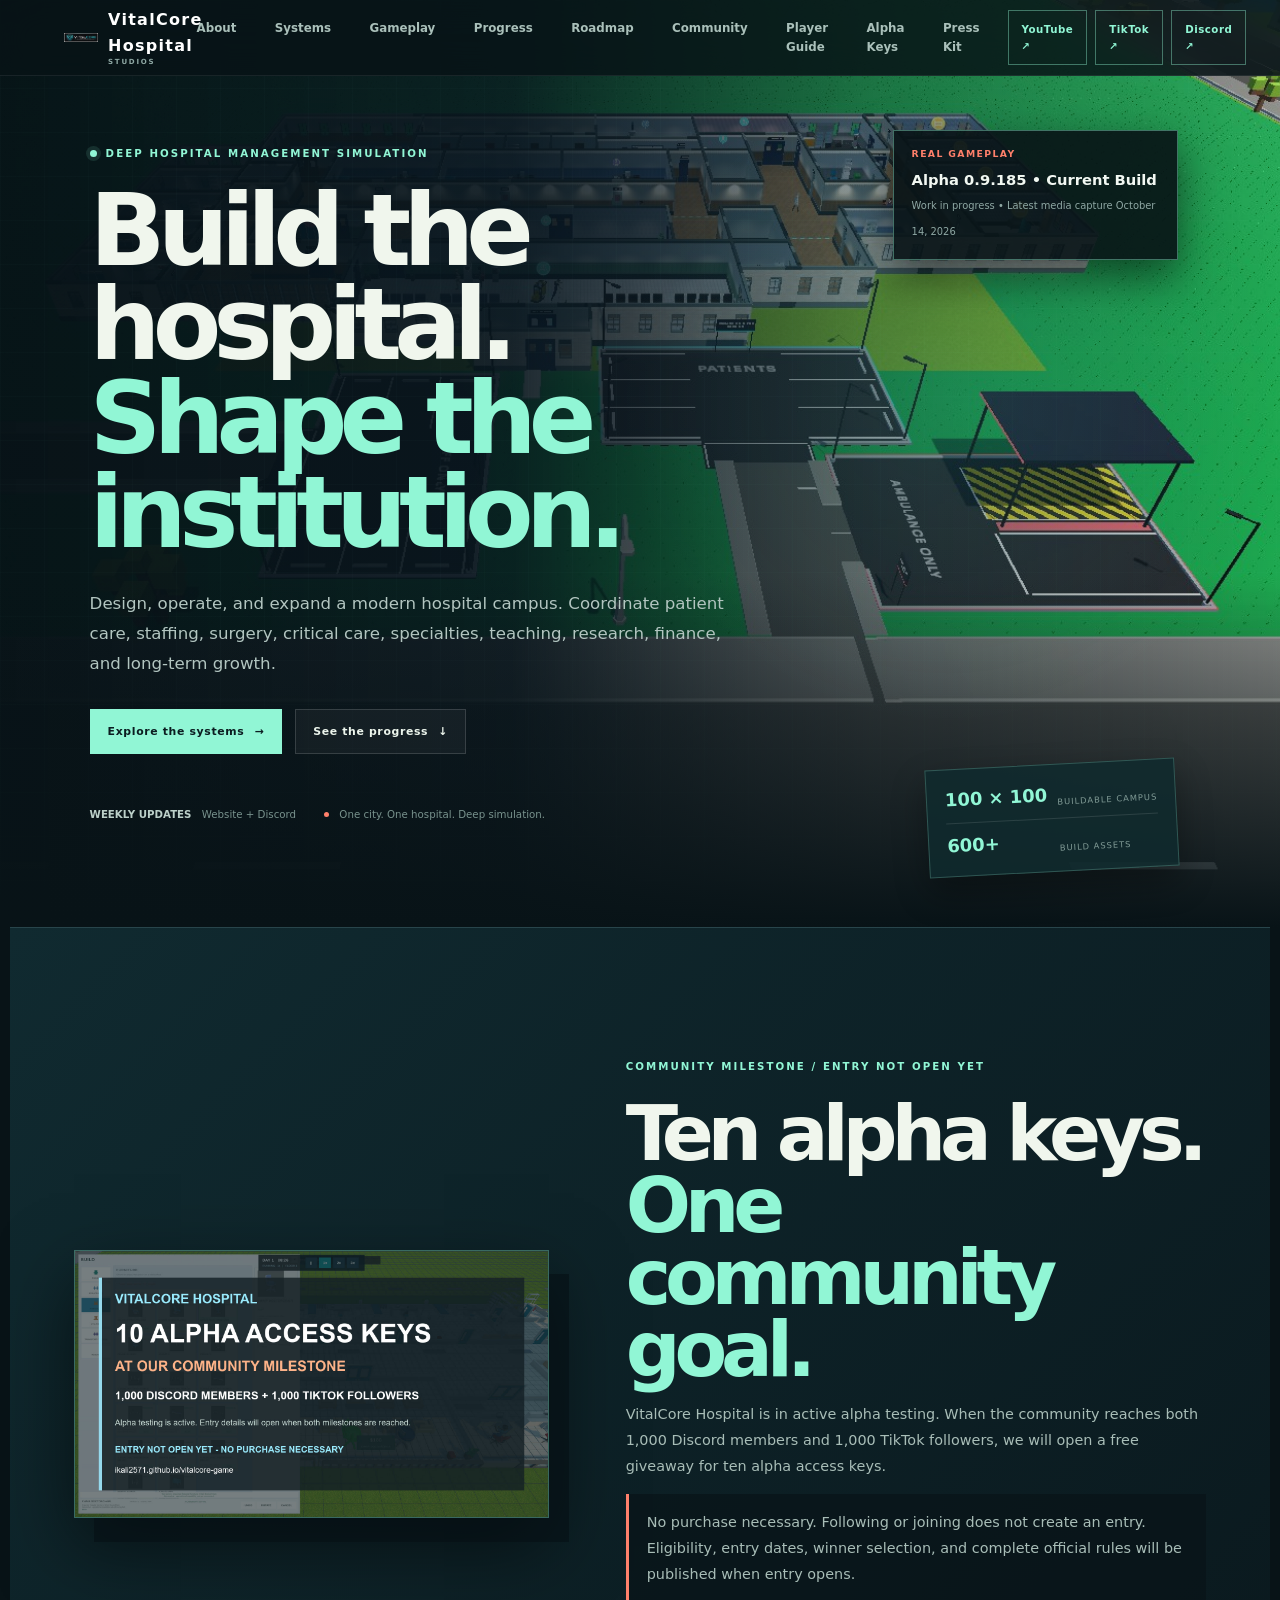
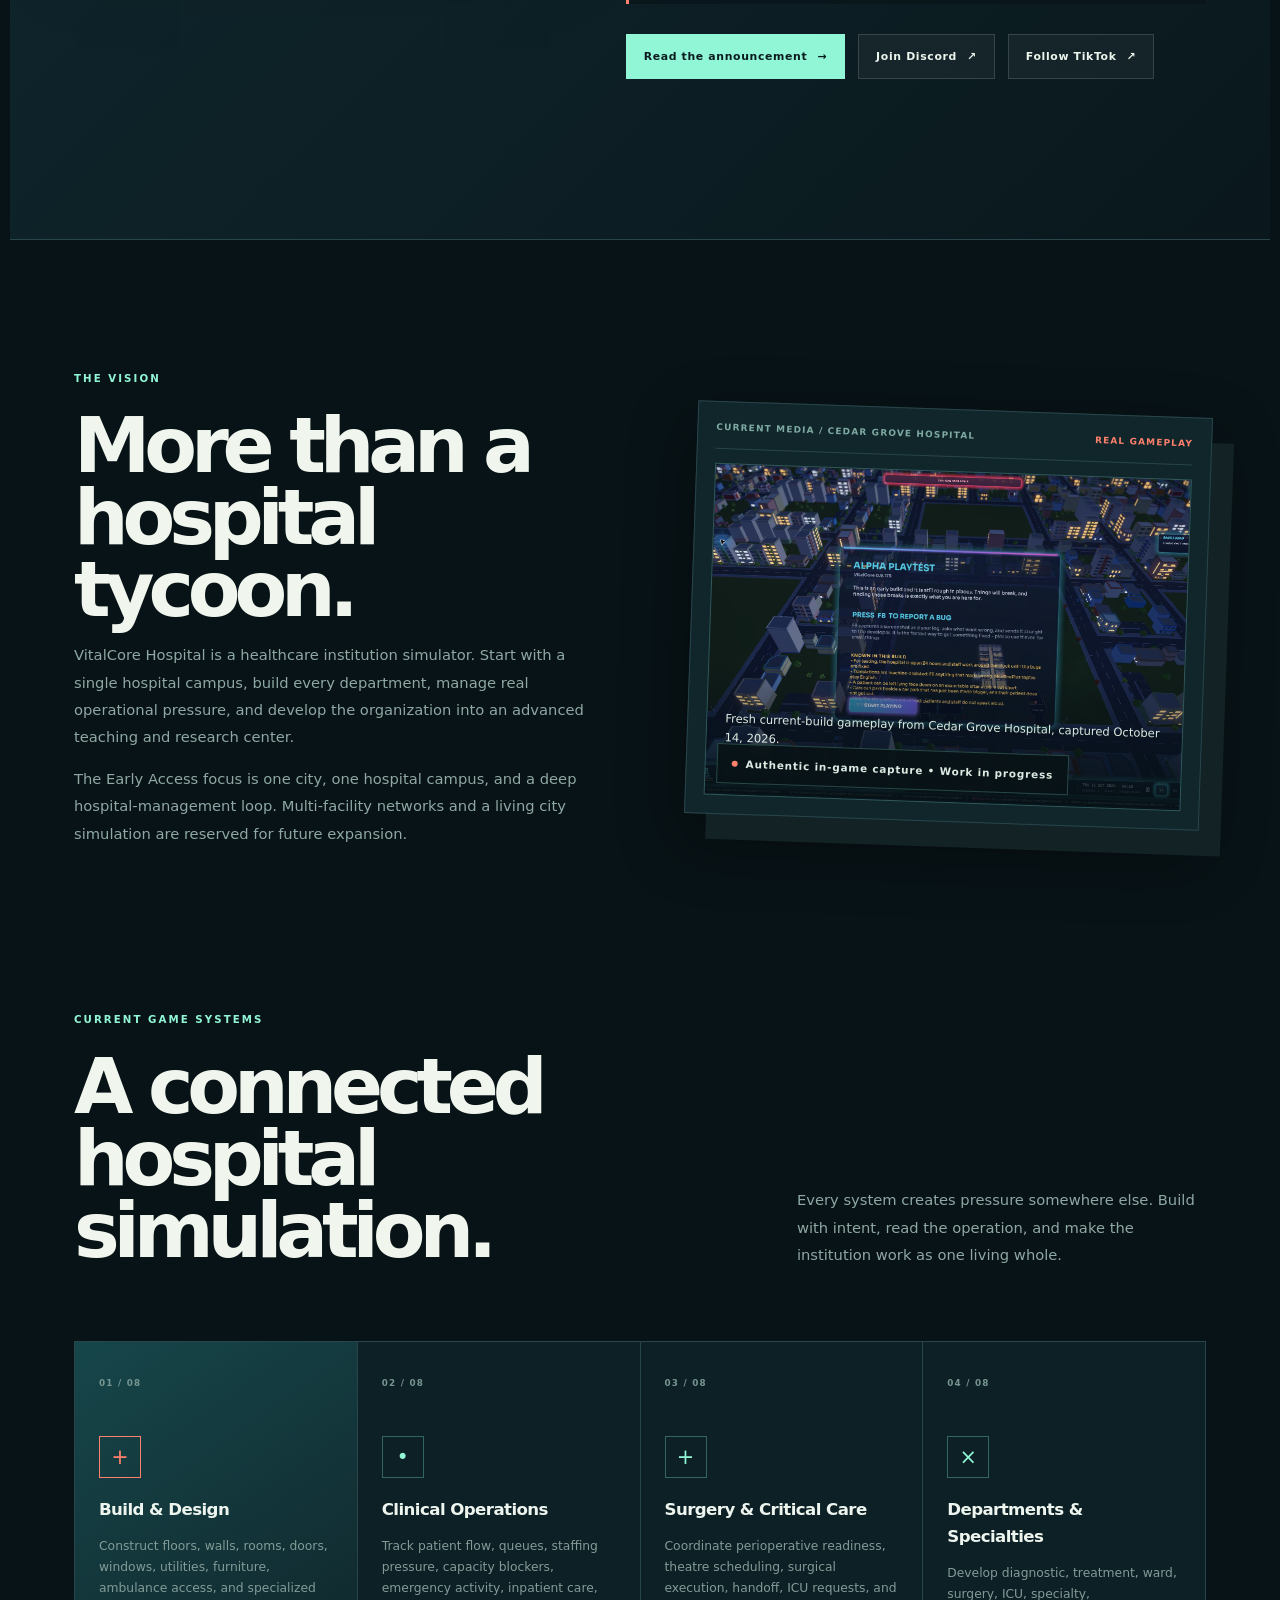
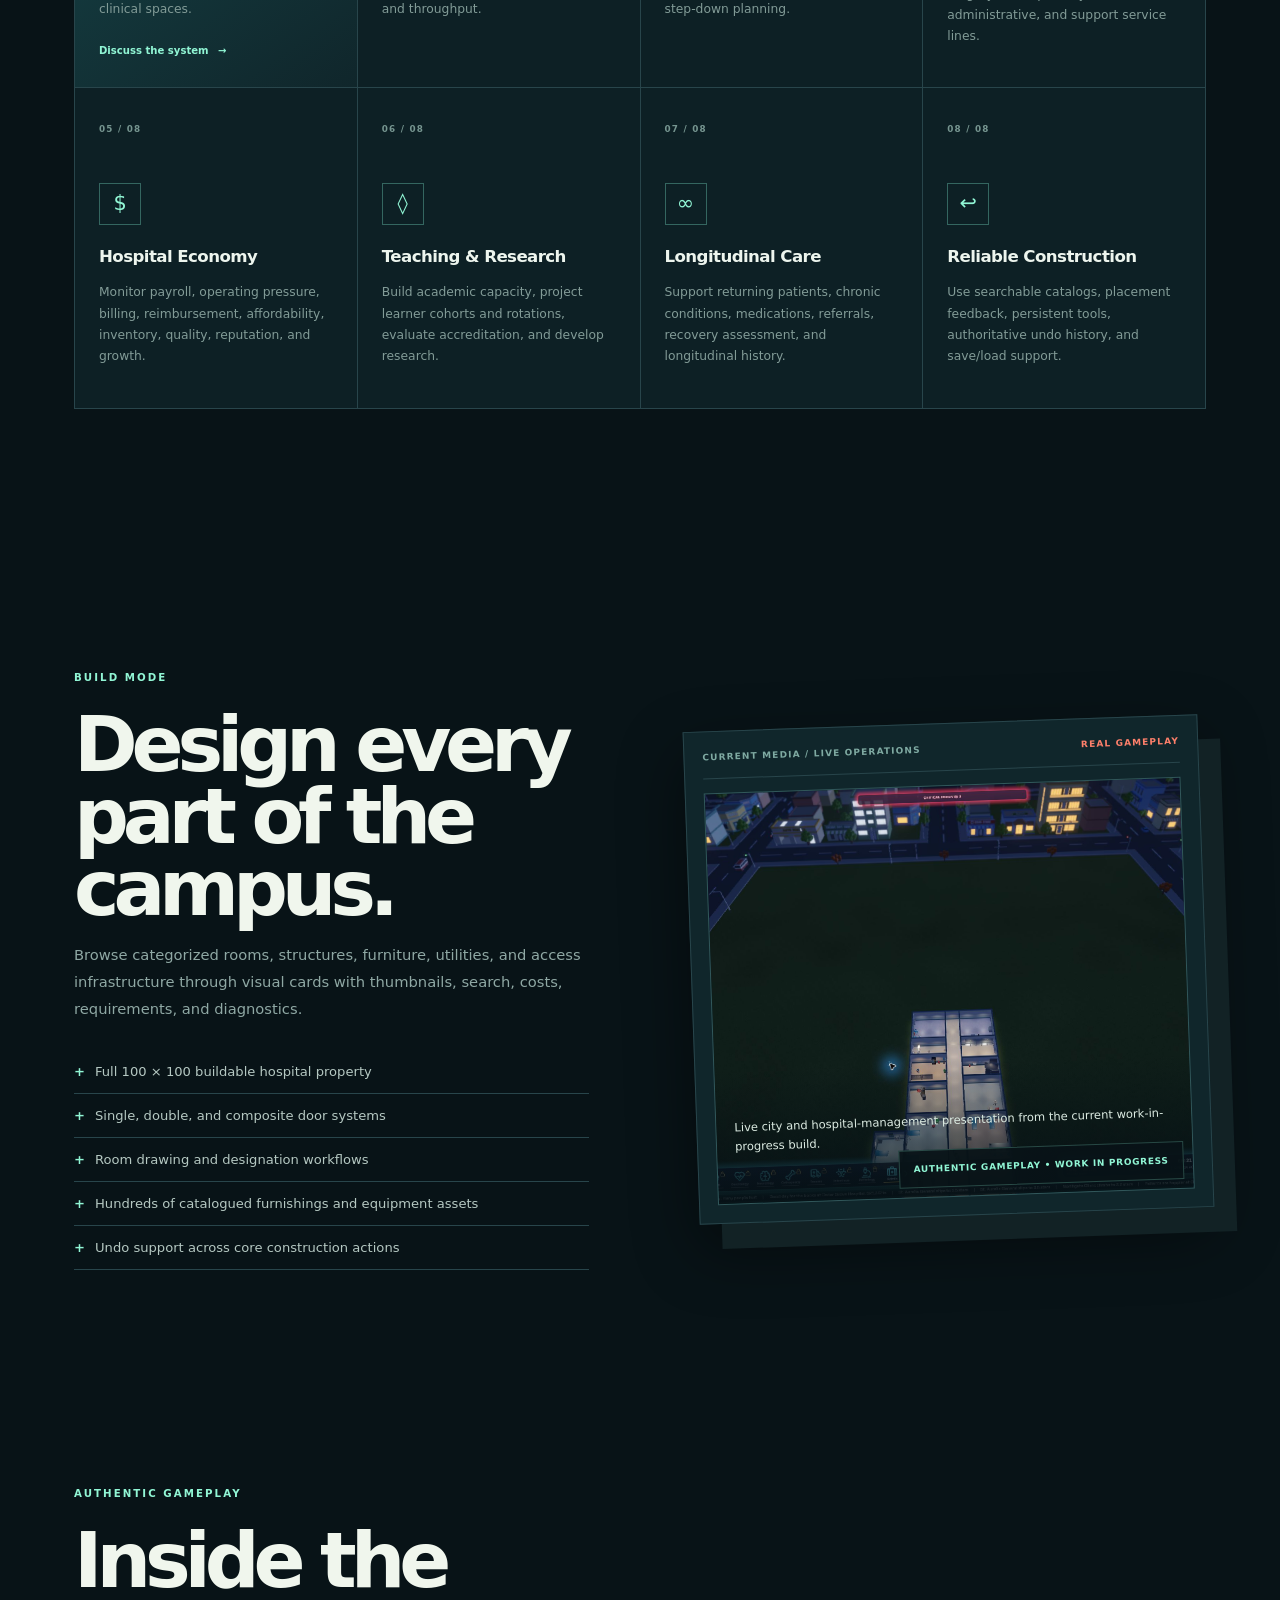
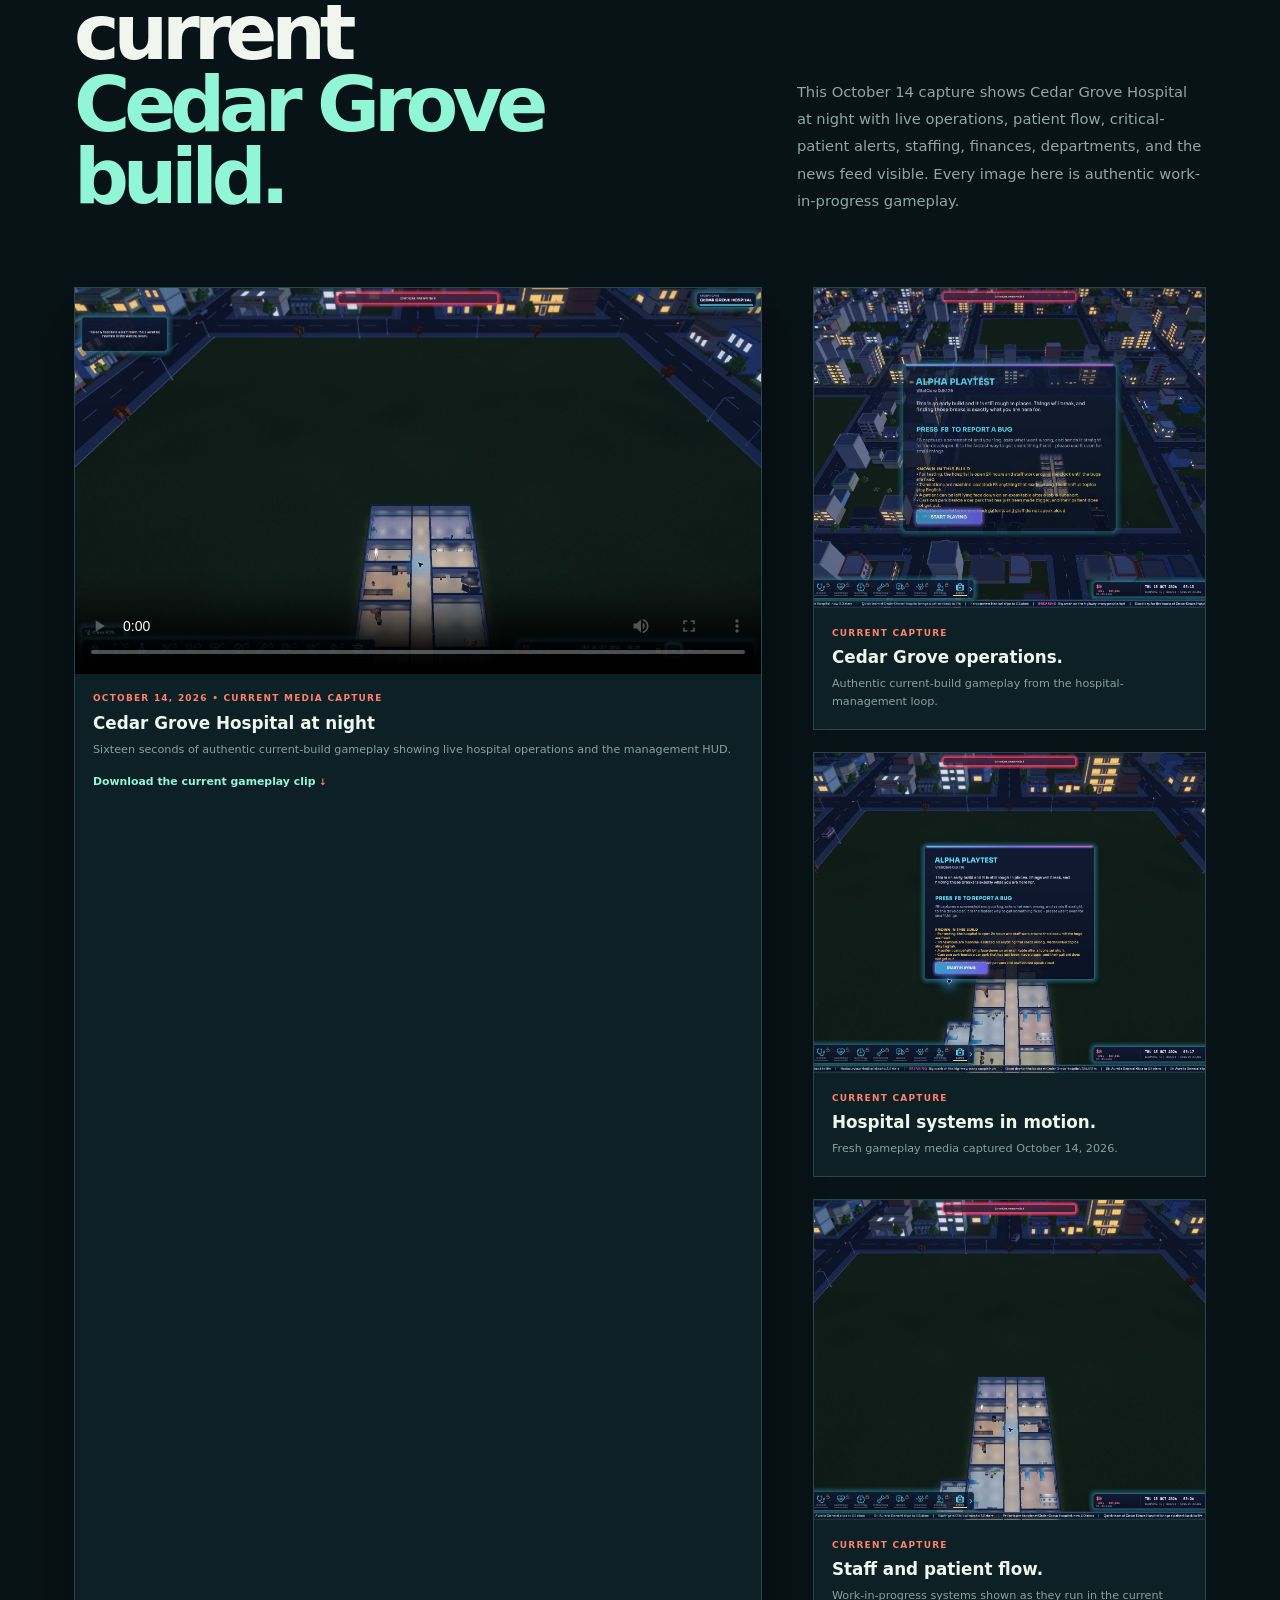
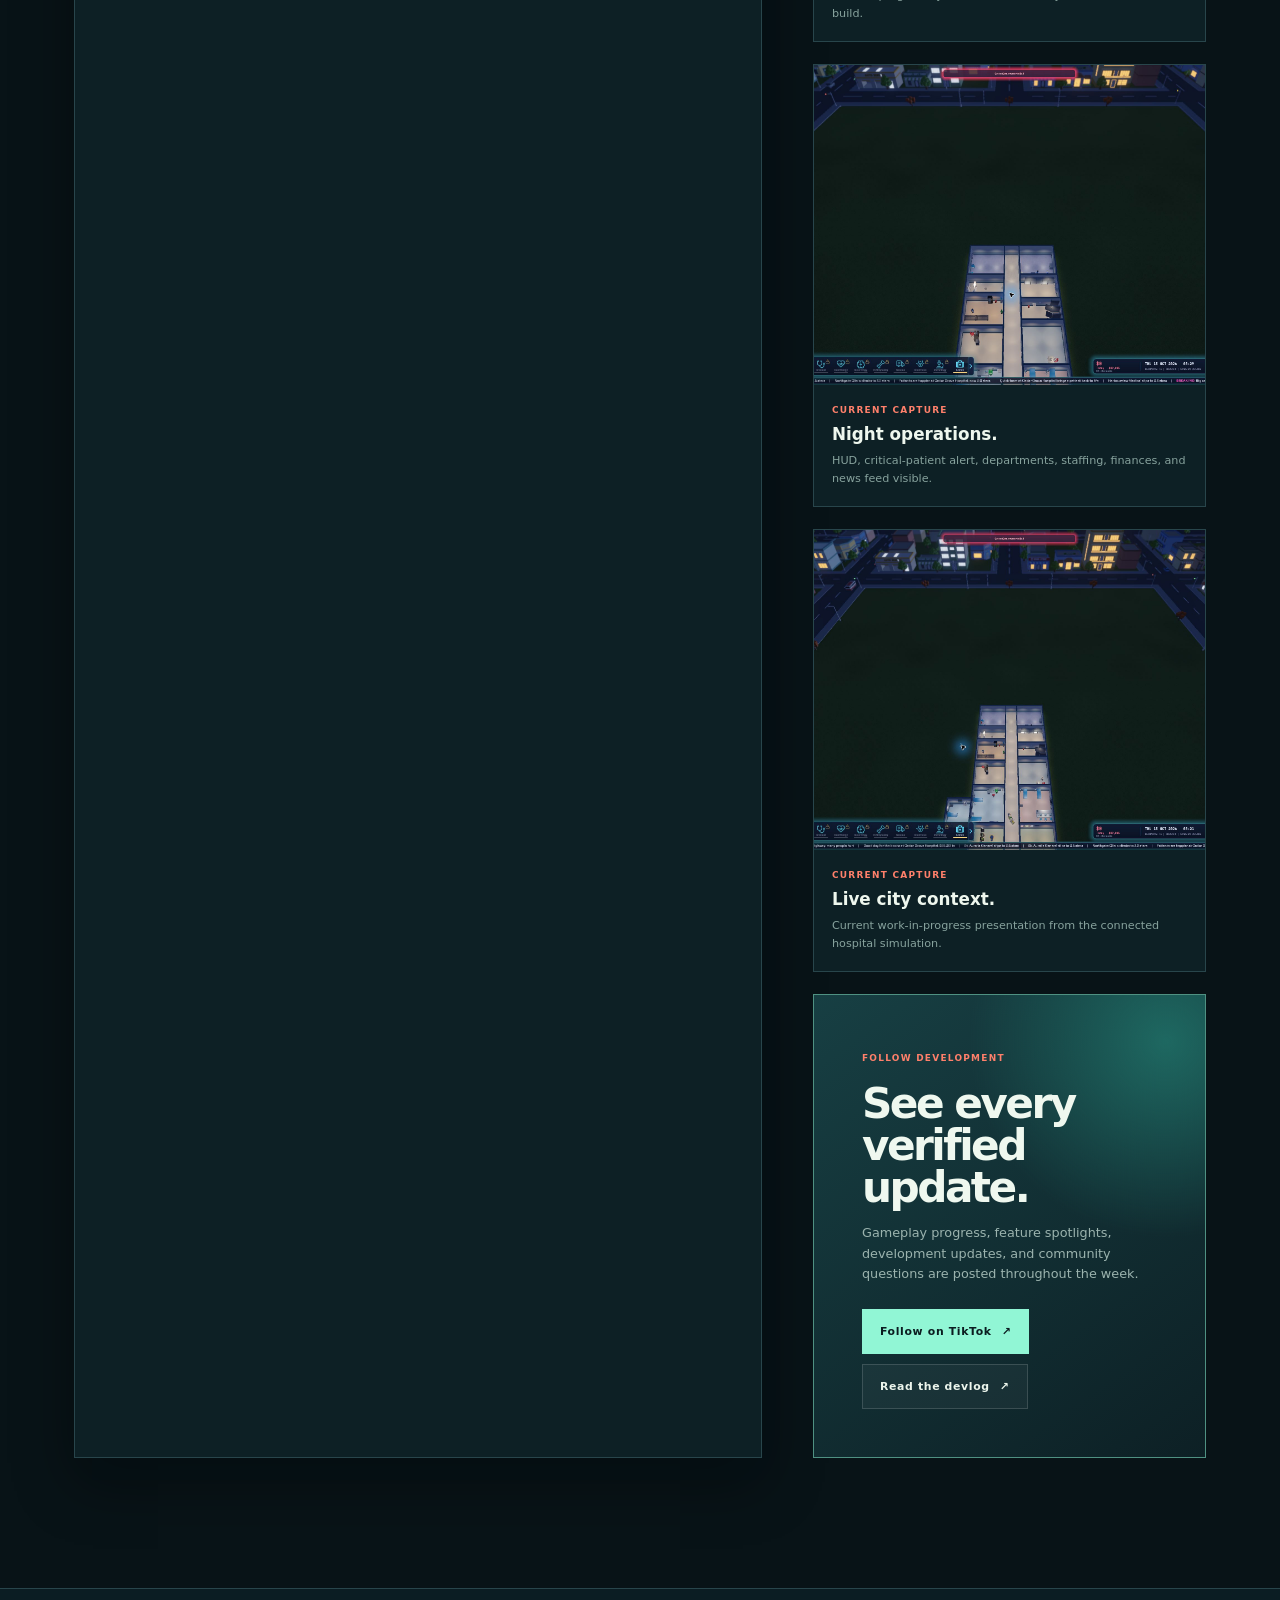
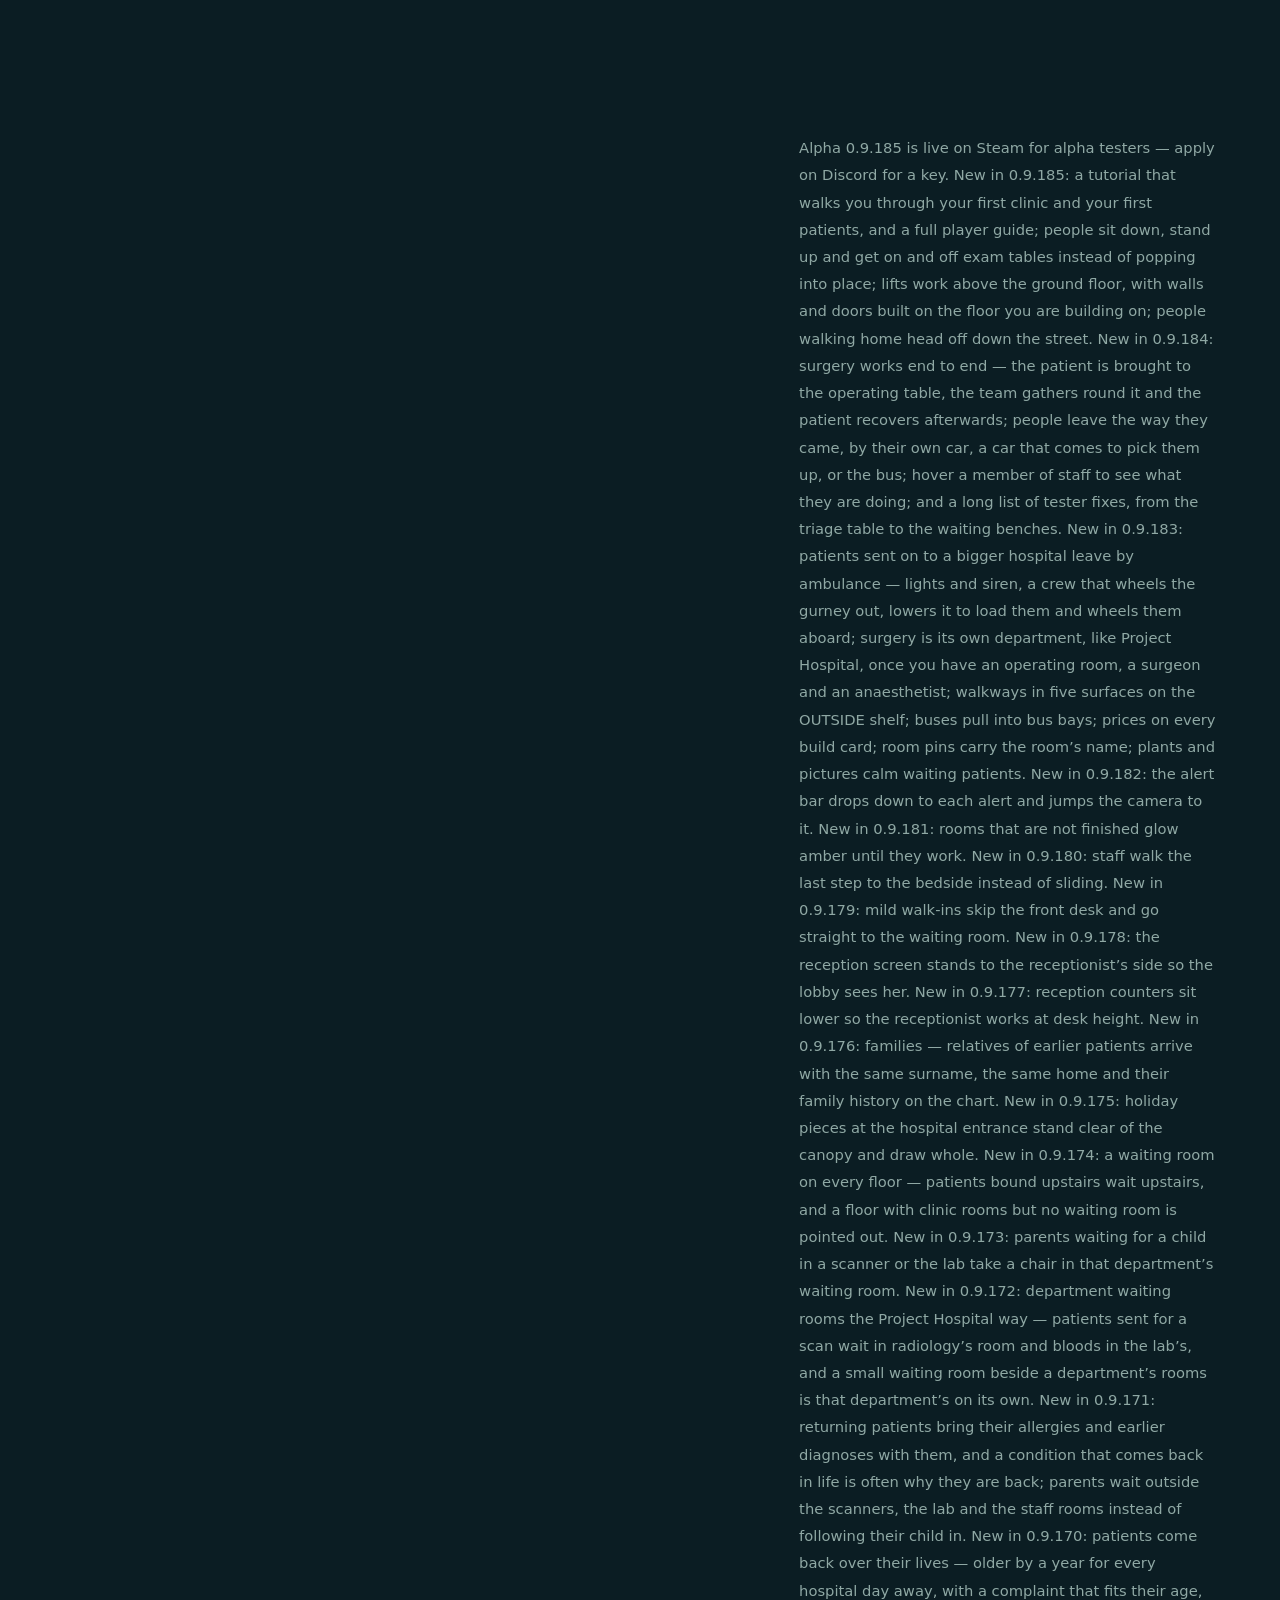
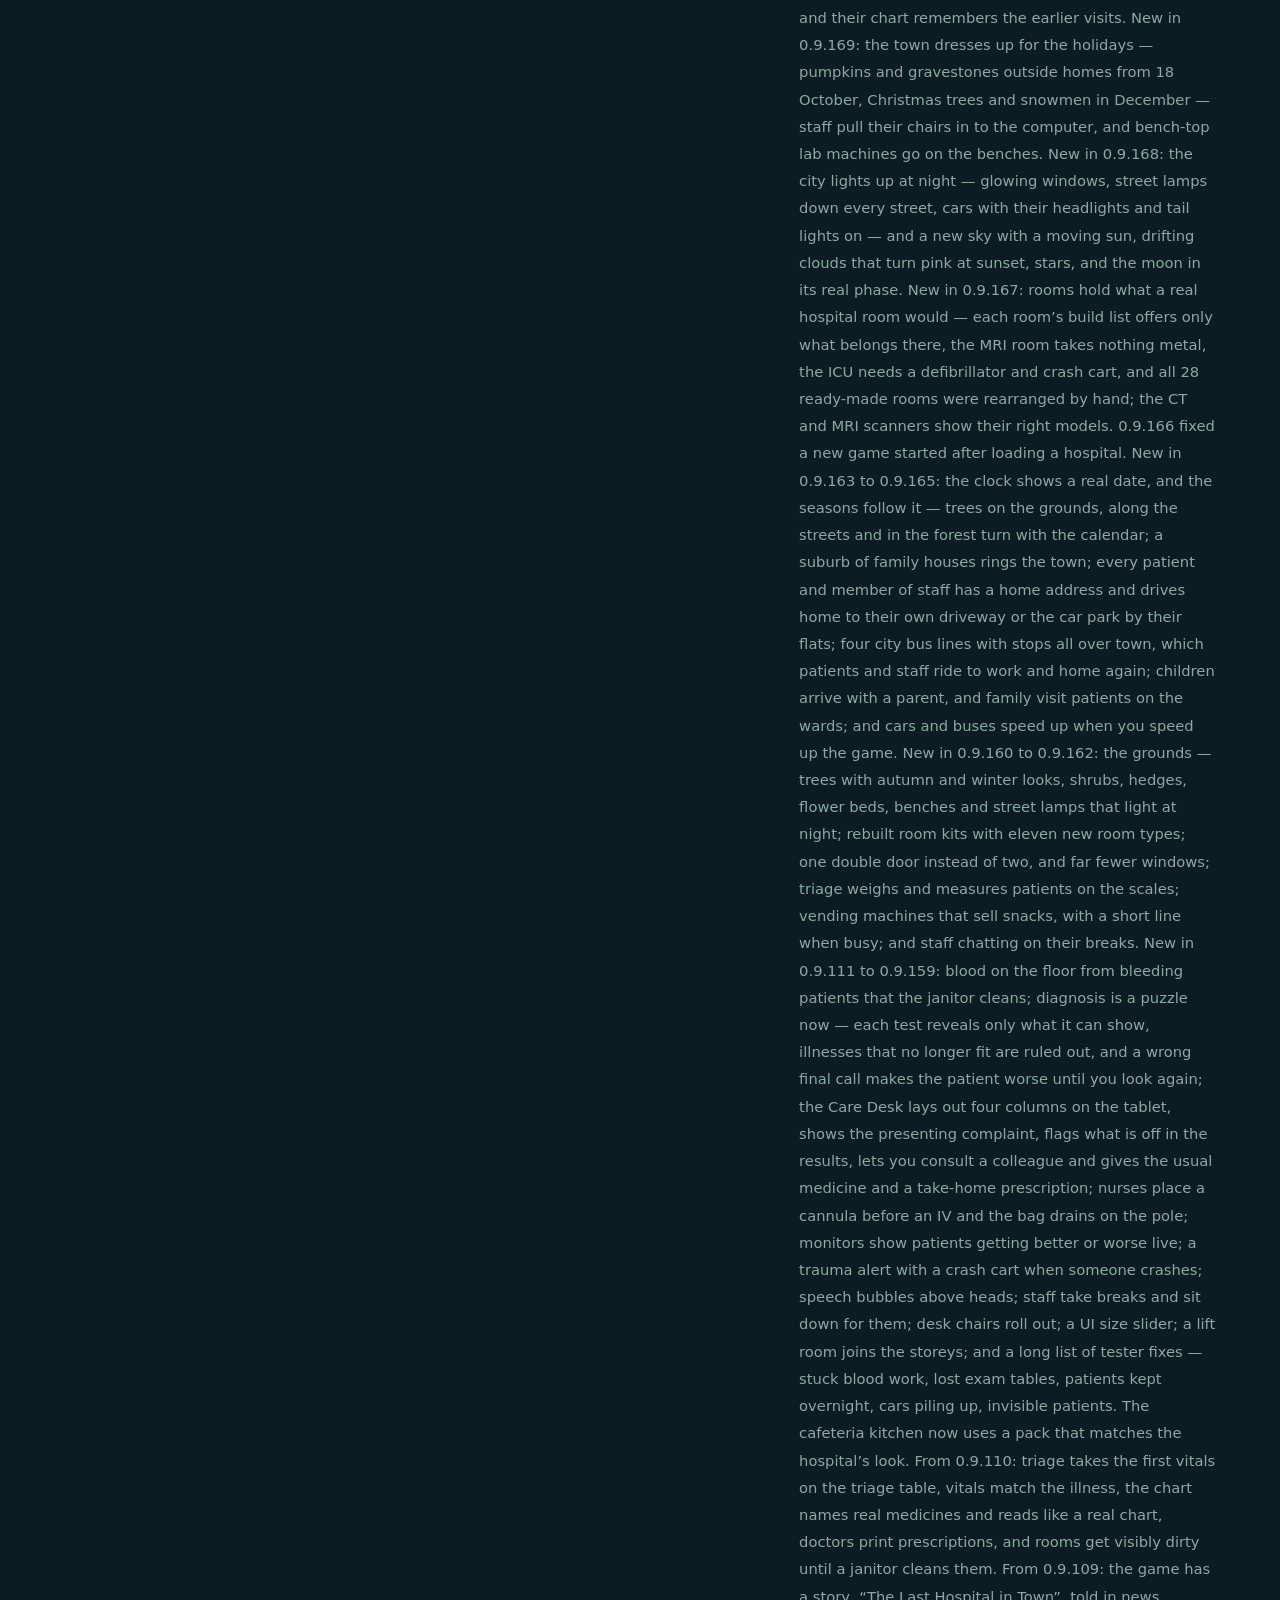
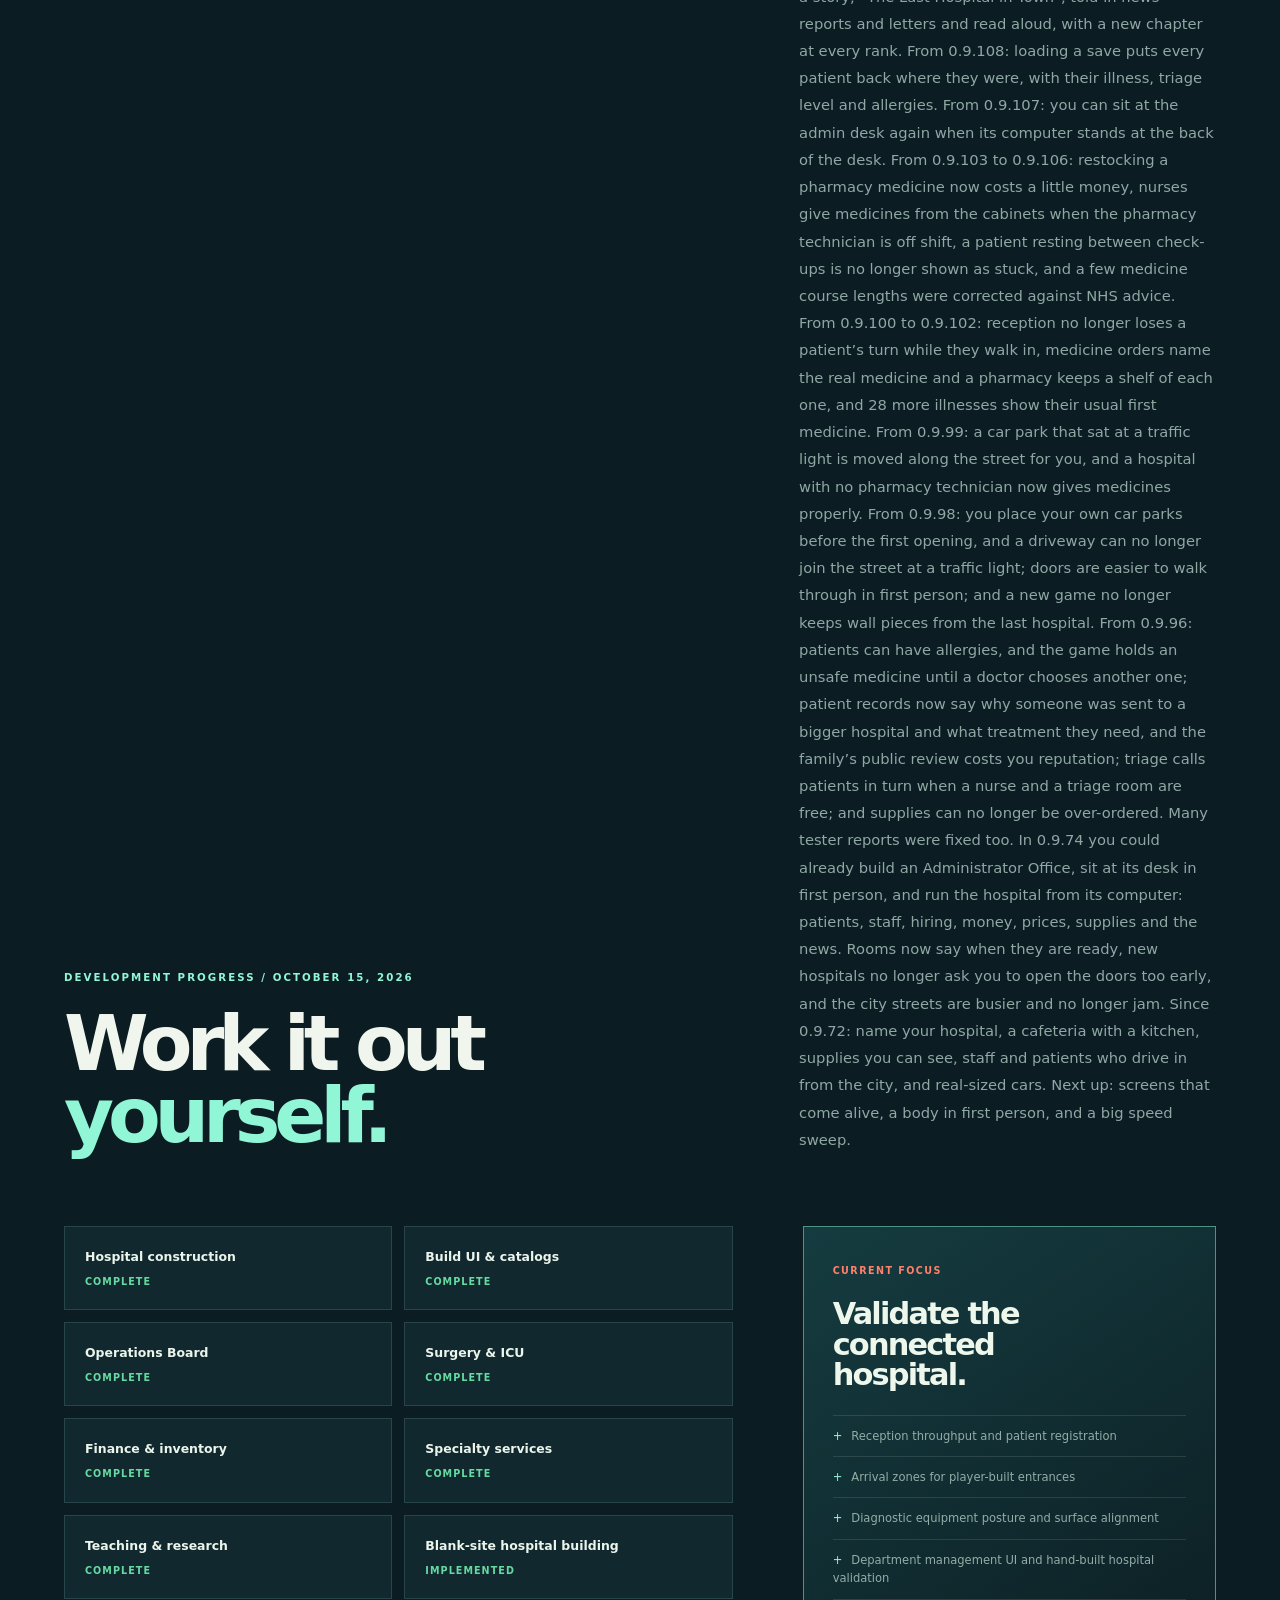
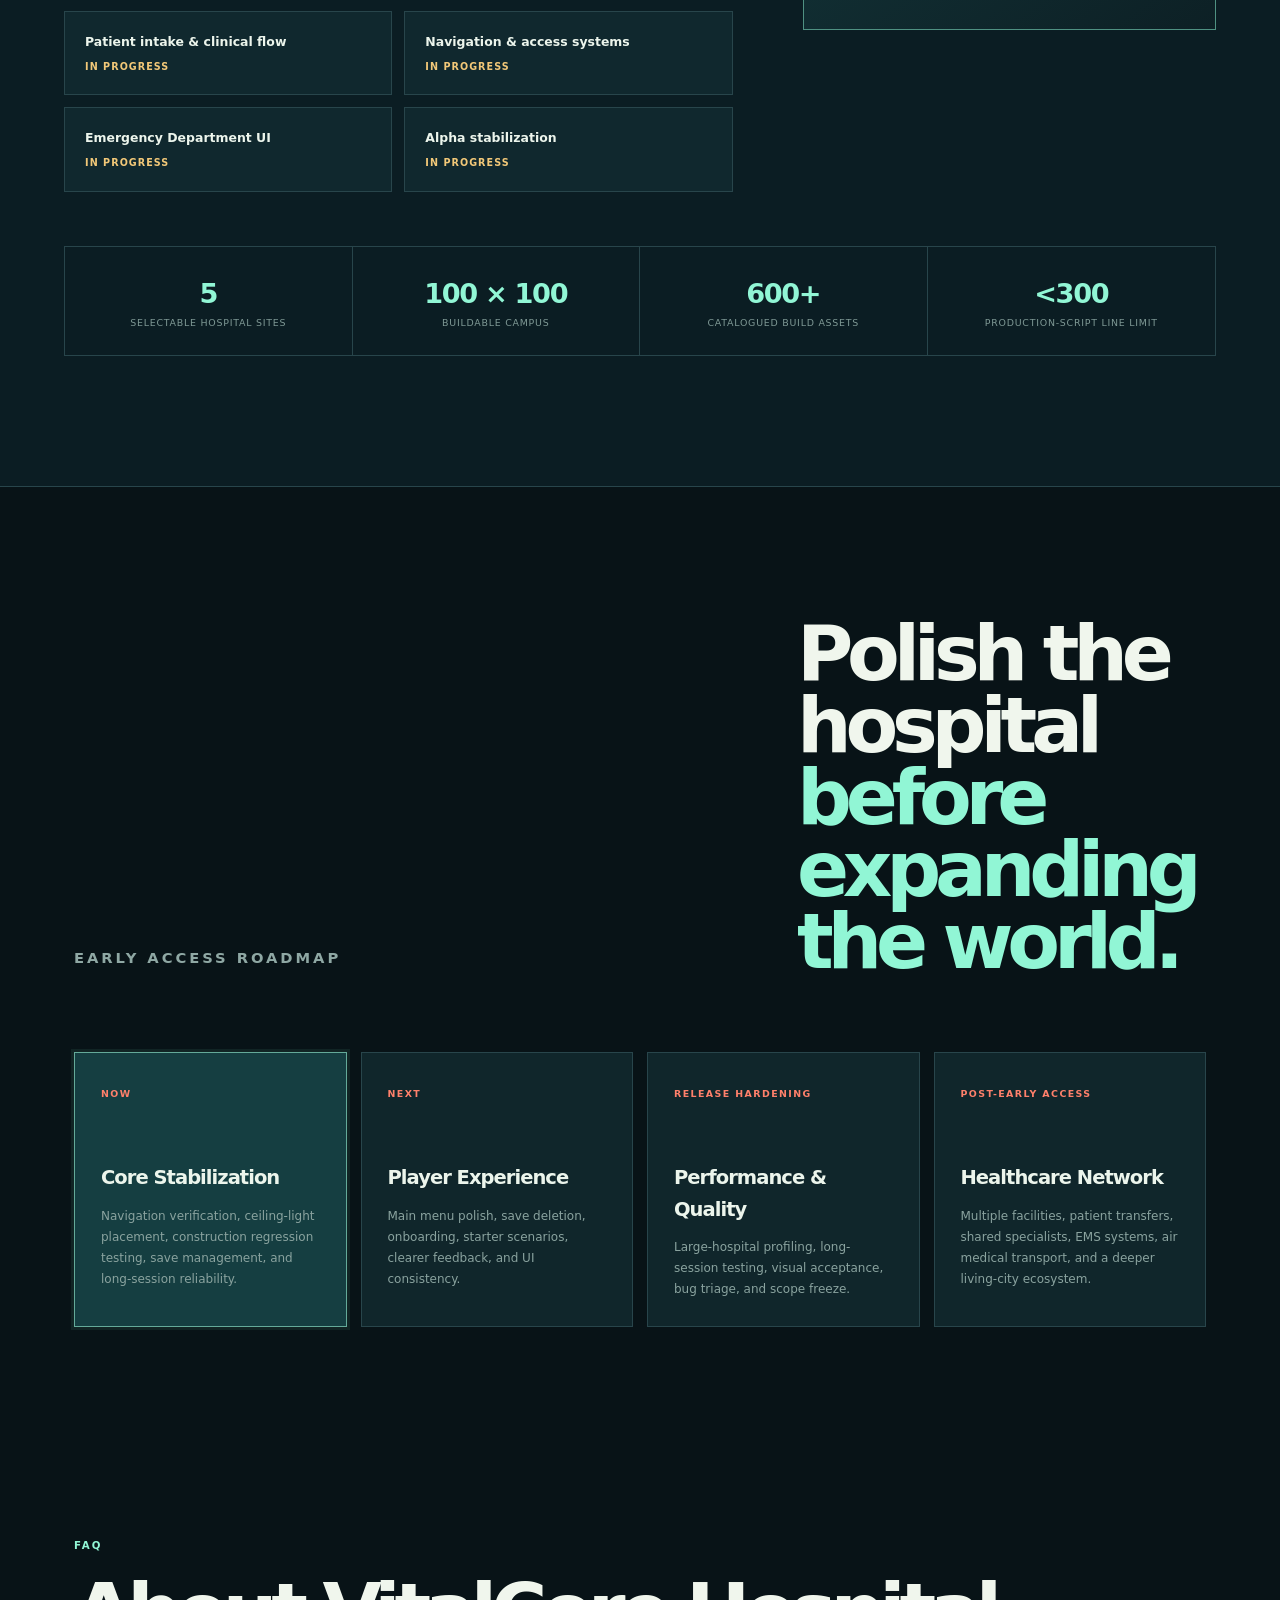
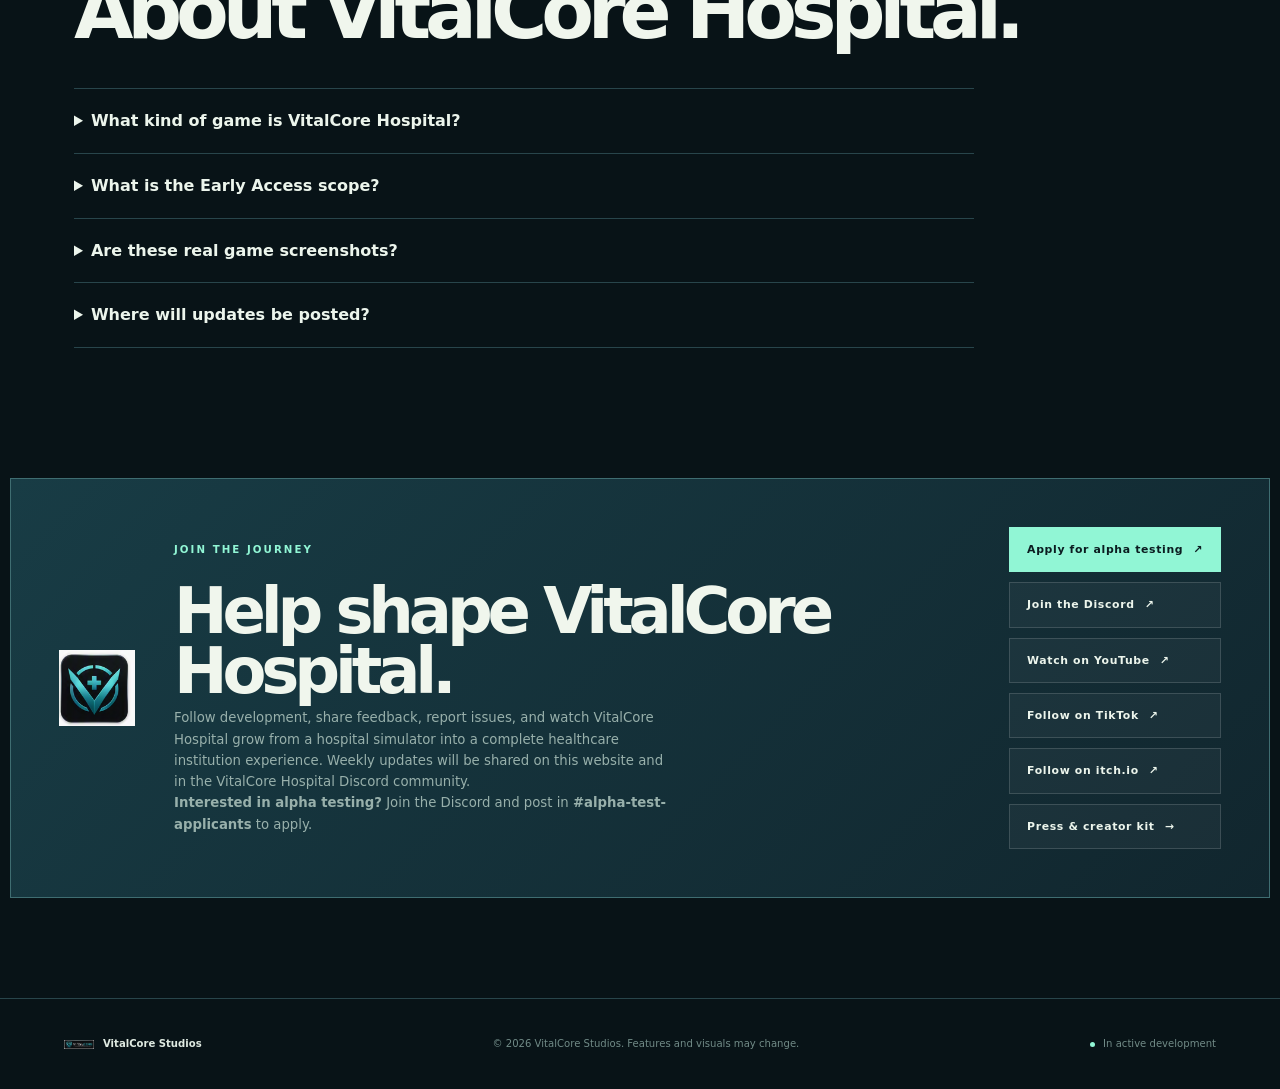
==== index.html @ 2a8ff997 "Site: alpha 0.9.185 on Steam (tutorial, player guide, sit/stand, lifts upstairs) Co-Authored-By: Cla" ====
<!doctype html>
<html lang="en">
<head>
  <meta charset="utf-8">
  <meta name="viewport" content="width=device-width,initial-scale=1">
  <meta name="theme-color" content="#081317">
  <meta name="google-site-verification" content="dPkNiEWGwj5PPYBAkTj7SoD_xoWhvpcWJ8rONcAm52Y">
  <meta name="description" content="VitalCore Hospital is a deep healthcare institution simulator focused on building and operating a modern hospital campus.">
  <meta property="og:title" content="VitalCore Hospital | Build the hospital. Shape the institution.">
  <meta property="og:description" content="See the latest authentic VitalCore Hospital gameplay capture from Cedar Grove Hospital, with live operations, staffing, patient flow, and critical-care alerts.">
  <meta property="og:type" content="website">
  <meta property="og:site_name" content="VitalCore Hospital">
  <meta property="og:url" content="https://ikali2571.github.io/vitalcore-game/">
  <meta property="og:image" content="https://ikali2571.github.io/vitalcore-game/assets/current-2026-10-14-gameplay-04.png">
  <meta property="og:image:alt" content="Cedar Grove Hospital current night-operations gameplay capture">
  <meta name="twitter:card" content="summary_large_image">
  <meta name="twitter:title" content="VitalCore Hospital | Deep hospital management simulation">
  <meta name="twitter:description" content="See the latest authentic work-in-progress gameplay from Cedar Grove Hospital, captured October 14, 2026.">
  <meta name="twitter:image" content="https://ikali2571.github.io/vitalcore-game/assets/current-2026-10-14-gameplay-04.png">
  <link rel="canonical" href="https://ikali2571.github.io/vitalcore-game/">
  <link rel="sitemap" type="application/xml" href="sitemap.xml">
  <title>VitalCore Hospital | Build the hospital. Shape the institution.</title>
  <link rel="icon" href="assets/vitalcore-icon.png">
  <link rel="stylesheet" href="styles.css">
  <script type="application/ld+json">
  {
    "@context": "https://schema.org",
    "@type": "VideoGame",
    "name": "VitalCore Hospital",
    "url": "https://ikali2571.github.io/vitalcore-game/",
    "description": "A deep low-poly hospital-management simulation focused on building, operating, and growing a modern healthcare institution.",
    "image": "https://ikali2571.github.io/vitalcore-game/assets/current-2026-10-14-gameplay-04.png",
    "genre": ["Simulation", "Management", "Strategy"],
    "applicationCategory": "Game",
    "gamePlatform": "PC",
    "developmentStatus": "In development",
    "author": {
      "@type": "Organization",
      "name": "VitalCore Studios"
    },
    "sameAs": [
      "https://www.youtube.com/@VitalCoreHospital",
      "https://www.tiktok.com/@vitalcore.hospita",
      "https://ikali2571.itch.io/vitalcore",
      "https://discord.gg/wJsszncrF6"
    ]
  }
  </script>
</head>
<body>
<header class="site-header">
  <a class="brand" href="#top" aria-label="VitalCore Hospital home"><img src="assets/vitalcore-logo.png" alt=""><span>VitalCore Hospital<small>STUDIOS</small></span></a>
  <button class="nav-toggle" aria-label="Open navigation" aria-expanded="false">&#9776;</button>
  <nav class="nav" aria-label="Main navigation"><a href="#about">About</a><a href="#features">Systems</a><a href="#gameplay">Gameplay</a><a href="#progress">Progress</a><a href="#roadmap">Roadmap</a><a href="#community">Community</a><a href="guide.html">Player Guide</a><a href="alpha-key-milestone.html">Alpha Keys</a><a href="press-kit.html">Press Kit</a></nav>
  <div class="header-actions"><a class="header-link" href="https://www.youtube.com/@VitalCoreHospital" target="_blank" rel="noreferrer">YouTube <span>&nearr;</span></a><a class="header-link" href="https://www.tiktok.com/@vitalcore.hospita" target="_blank" rel="noreferrer">TikTok <span>&nearr;</span></a><a class="header-link" href="https://discord.gg/wJsszncrF6" target="_blank" rel="noreferrer">Discord <span>&nearr;</span></a></div>
</header>

<main id="top">
  <section class="hero">
    <div class="hero-bg"></div>
    <div class="hero-visual-label" aria-label="Authentic VitalCore Hospital gameplay screenshot">
      <span>REAL GAMEPLAY</span>
      <strong>Alpha 0.9.185 &bull; Current Build</strong>
      <small>Work in progress &bull; Latest media capture October 14, 2026</small>
    </div>
    <div class="hero-content">
      <p class="eyebrow"><span class="status-dot"></span> DEEP HOSPITAL MANAGEMENT SIMULATION</p>
      <h1>Build the hospital.<br><em>Shape the institution.</em></h1>
      <p class="hero-lede">Design, operate, and expand a modern hospital campus. Coordinate patient care, staffing, surgery, critical care, specialties, teaching, research, finance, and long-term growth.</p>
      <div class="actions"><a class="button primary" href="#features">Explore the systems <span>&rarr;</span></a><a class="button secondary" href="#progress">See the progress <span>&darr;</span></a></div>
      <div class="hero-meta"><span><b>WEEKLY UPDATES</b> Website + Discord</span><span><i></i> One city. One hospital. Deep simulation.</span></div>
    </div>
    <div class="hero-stamp"><strong>100 &times; 100</strong><span>buildable campus</span><i></i><strong>600+</strong><span>build assets</span></div>
  </section>

  <section class="section milestone-callout" aria-labelledby="alpha-milestone-title">
    <img src="assets/alpha-key-milestone-cover.jpg" alt="VitalCore Hospital community milestone announcement for ten alpha access keys" loading="lazy">
    <div>
      <p class="eyebrow">COMMUNITY MILESTONE / ENTRY NOT OPEN YET</p>
      <h2 id="alpha-milestone-title">Ten alpha keys.<br><em>One community goal.</em></h2>
      <p>VitalCore Hospital is in active alpha testing. When the community reaches both 1,000 Discord members and 1,000 TikTok followers, we will open a free giveaway for ten alpha access keys.</p>
      <p class="milestone-note">No purchase necessary. Following or joining does not create an entry. Eligibility, entry dates, winner selection, and complete official rules will be published when entry opens.</p>
      <div class="actions"><a class="button primary" href="alpha-key-milestone.html">Read the announcement <span>&rarr;</span></a><a class="button secondary" href="https://discord.gg/wJsszncrF6" target="_blank" rel="noreferrer">Join Discord <span>&nearr;</span></a><a class="button secondary" href="https://www.tiktok.com/@vitalcore.hospita" target="_blank" rel="noreferrer">Follow TikTok <span>&nearr;</span></a></div>
    </div>
  </section>

  <section id="about" class="section intro split">
    <div><p class="eyebrow">THE VISION</p><h2>More than a hospital tycoon.</h2><p>VitalCore Hospital is a healthcare institution simulator. Start with a single hospital campus, build every department, manage real operational pressure, and develop the organization into an advanced teaching and research center.</p><p>The Early Access focus is one city, one hospital campus, and a deep hospital-management loop. Multi-facility networks and a living city simulation are reserved for future expansion.</p></div>
    <div class="catalog-panel">
      <div class="catalog-topline"><span>CURRENT MEDIA / CEDAR GROVE HOSPITAL</span><b>REAL GAMEPLAY</b></div>
      <figure class="gameplay-figure"><img src="assets/current-2026-10-14-gameplay-01.png" alt="Current Cedar Grove Hospital gameplay capture" loading="lazy"><figcaption>Fresh current-build gameplay from Cedar Grove Hospital, captured October 14, 2026.</figcaption></figure>
      <div class="art-label"><span></span>Authentic in-game capture &bull; Work in progress</div>
    </div>
  </section>

  <section id="features" class="section systems-section">
    <div class="section-heading"><div><p class="eyebrow">CURRENT GAME SYSTEMS</p><h2>A connected hospital simulation.</h2></div><p>Every system creates pressure somewhere else. Build with intent, read the operation, and make the institution work as one living whole.</p></div>
    <div class="feature-grid">
      <article class="feature-card featured"><span class="card-index">01 / 08</span><div class="icon">+</div><h3>Build &amp; Design</h3><p>Construct floors, walls, rooms, doors, windows, utilities, furniture, ambulance access, and specialized clinical spaces.</p><a href="#community">Discuss the system <span>&rarr;</span></a></article>
      <article class="feature-card"><span class="card-index">02 / 08</span><div class="icon">&bull;</div><h3>Clinical Operations</h3><p>Track patient flow, queues, staffing pressure, capacity blockers, emergency activity, inpatient care, and throughput.</p></article>
      <article class="feature-card"><span class="card-index">03 / 08</span><div class="icon">+</div><h3>Surgery &amp; Critical Care</h3><p>Coordinate perioperative readiness, theatre scheduling, surgical execution, handoff, ICU requests, and step-down planning.</p></article>
      <article class="feature-card"><span class="card-index">04 / 08</span><div class="icon">&times;</div><h3>Departments &amp; Specialties</h3><p>Develop diagnostic, treatment, ward, surgery, ICU, specialty, administrative, and support service lines.</p></article>
      <article class="feature-card"><span class="card-index">05 / 08</span><div class="icon">$</div><h3>Hospital Economy</h3><p>Monitor payroll, operating pressure, billing, reimbursement, affordability, inventory, quality, reputation, and growth.</p></article>
      <article class="feature-card"><span class="card-index">06 / 08</span><div class="icon">&loz;</div><h3>Teaching &amp; Research</h3><p>Build academic capacity, project learner cohorts and rotations, evaluate accreditation, and develop research.</p></article>
      <article class="feature-card"><span class="card-index">07 / 08</span><div class="icon">&infin;</div><h3>Longitudinal Care</h3><p>Support returning patients, chronic conditions, medications, referrals, recovery assessment, and longitudinal history.</p></article>
      <article class="feature-card"><span class="card-index">08 / 08</span><div class="icon">&larrhk;</div><h3>Reliable Construction</h3><p>Use searchable catalogs, placement feedback, persistent tools, authoritative undo history, and save/load support.</p></article>
    </div>
  </section>

  <section class="section showcase">
    <div class="showcase-copy"><p class="eyebrow">BUILD MODE</p><h2>Design every part of the campus.</h2><p>Browse categorized rooms, structures, furniture, utilities, and access infrastructure through visual cards with thumbnails, search, costs, requirements, and diagnostics.</p><ul><li>Full 100 &times; 100 buildable hospital property</li><li>Single, double, and composite door systems</li><li>Room drawing and designation workflows</li><li>Hundreds of catalogued furnishings and equipment assets</li><li>Undo support across core construction actions</li></ul></div>
    <div class="asset-stage">
      <div class="stage-header"><span>CURRENT MEDIA / LIVE OPERATIONS</span><b>REAL GAMEPLAY</b></div>
      <figure class="gameplay-figure stage-figure"><img src="assets/current-2026-10-14-live.png" alt="Current live city and hospital-management view" loading="lazy"><figcaption>Live city and hospital-management presentation from the current work-in-progress build.</figcaption></figure>
      <span class="media-caption">AUTHENTIC GAMEPLAY &bull; WORK IN PROGRESS</span>
    </div>
  </section>

  <section id="gameplay" class="section media-section">
    <div class="section-heading"><div><p class="eyebrow">AUTHENTIC GAMEPLAY</p><h2>Inside the current<br><em>Cedar Grove build.</em></h2></div><p>This October 14 capture shows Cedar Grove Hospital at night with live operations, patient flow, critical-patient alerts, staffing, finances, departments, and the news feed visible. Every image here is authentic work-in-progress gameplay.</p></div>
    <div class="media-layout">
      <figure class="reel-card">
        <video class="youtube-embed" controls playsinline preload="metadata" poster="assets/current-2026-10-14-gameplay-04.png"><source src="assets/current-2026-10-14-gameplay-16s.mp4" type="video/mp4"></video>
        <figcaption><span>OCTOBER 14, 2026 &bull; CURRENT MEDIA CAPTURE</span><strong>Cedar Grove Hospital at night</strong><small>Sixteen seconds of authentic current-build gameplay showing live hospital operations and the management HUD.</small><a href="assets/current-2026-10-14-gameplay-16s.mp4" download>Download the current gameplay clip <span>&darr;</span></a></figcaption>
      </figure>
      <div class="media-stills">
        <figure><img src="assets/current-2026-10-14-gameplay-01.png" alt="Current VitalCore Hospital gameplay frame from Cedar Grove Hospital" loading="lazy"><figcaption><span>CURRENT CAPTURE</span><strong>Cedar Grove operations.</strong><small>Authentic current-build gameplay from the hospital-management loop.</small></figcaption></figure>
        <figure><img src="assets/current-2026-10-14-gameplay-02.png" alt="Current VitalCore Hospital gameplay frame" loading="lazy"><figcaption><span>CURRENT CAPTURE</span><strong>Hospital systems in motion.</strong><small>Fresh gameplay media captured October 14, 2026.</small></figcaption></figure>
        <figure><img src="assets/current-2026-10-14-gameplay-03.png" alt="Current VitalCore Hospital gameplay frame" loading="lazy"><figcaption><span>CURRENT CAPTURE</span><strong>Staff and patient flow.</strong><small>Work-in-progress systems shown as they run in the current build.</small></figcaption></figure>
        <figure><img src="assets/current-2026-10-14-gameplay-04.png" alt="Cedar Grove Hospital at night with the operations HUD and critical-patient alert" loading="lazy"><figcaption><span>CURRENT CAPTURE</span><strong>Night operations.</strong><small>HUD, critical-patient alert, departments, staffing, finances, and news feed visible.</small></figcaption></figure>
        <figure><img src="assets/current-2026-10-14-live.png" alt="Current live city and hospital-management view" loading="lazy"><figcaption><span>CURRENT CAPTURE</span><strong>Live city context.</strong><small>Current work-in-progress presentation from the connected hospital simulation.</small></figcaption></figure>
        <div class="social-card"><span>FOLLOW DEVELOPMENT</span><h3>See every verified update.</h3><p>Gameplay progress, feature spotlights, development updates, and community questions are posted throughout the week.</p><div class="social-actions"><a class="button primary" href="https://www.tiktok.com/@vitalcore.hospita" target="_blank" rel="noreferrer">Follow on TikTok <span>&nearr;</span></a><a class="button secondary" href="https://ikali2571.itch.io/vitalcore/devlog/1638727/alpha-0744-walkthrough-new-onboarding-site-selection-and-hospital-detail" target="_blank" rel="noreferrer">Read the devlog <span>&nearr;</span></a></div></div>
      </div>
    </div>
  </section>

  <section id="progress" class="section dark progress-section">
    <div class="section-heading"><div><p class="eyebrow">DEVELOPMENT PROGRESS / OCTOBER 15, 2026</p><h2>Work it out<br><em>yourself.</em></h2></div><p>Alpha 0.9.185 is live on Steam for alpha testers &mdash; apply on Discord for a key. New in 0.9.185: a tutorial that walks you through your first clinic and your first patients, and a full <a href="guide.html">player guide</a>; people sit down, stand up and get on and off exam tables instead of popping into place; lifts work above the ground floor, with walls and doors built on the floor you are building on; people walking home head off down the street. New in 0.9.184: surgery works end to end &mdash; the patient is brought to the operating table, the team gathers round it and the patient recovers afterwards; people leave the way they came, by their own car, a car that comes to pick them up, or the bus; hover a member of staff to see what they are doing; and a long list of tester fixes, from the triage table to the waiting benches. New in 0.9.183: patients sent on to a bigger hospital leave by ambulance &mdash; lights and siren, a crew that wheels the gurney out, lowers it to load them and wheels them aboard; surgery is its own department, like Project Hospital, once you have an operating room, a surgeon and an anaesthetist; walkways in five surfaces on the OUTSIDE shelf; buses pull into bus bays; prices on every build card; room pins carry the room&rsquo;s name; plants and pictures calm waiting patients. New in 0.9.182: the alert bar drops down to each alert and jumps the camera to it. New in 0.9.181: rooms that are not finished glow amber until they work. New in 0.9.180: staff walk the last step to the bedside instead of sliding. New in 0.9.179: mild walk-ins skip the front desk and go straight to the waiting room. New in 0.9.178: the reception screen stands to the receptionist&rsquo;s side so the lobby sees her. New in 0.9.177: reception counters sit lower so the receptionist works at desk height. New in 0.9.176: families &mdash; relatives of earlier patients arrive with the same surname, the same home and their family history on the chart. New in 0.9.175: holiday pieces at the hospital entrance stand clear of the canopy and draw whole. New in 0.9.174: a waiting room on every floor &mdash; patients bound upstairs wait upstairs, and a floor with clinic rooms but no waiting room is pointed out. New in 0.9.173: parents waiting for a child in a scanner or the lab take a chair in that department&rsquo;s waiting room. New in 0.9.172: department waiting rooms the Project Hospital way &mdash; patients sent for a scan wait in radiology&rsquo;s room and bloods in the lab&rsquo;s, and a small waiting room beside a department&rsquo;s rooms is that department&rsquo;s on its own. New in 0.9.171: returning patients bring their allergies and earlier diagnoses with them, and a condition that comes back in life is often why they are back; parents wait outside the scanners, the lab and the staff rooms instead of following their child in. New in 0.9.170: patients come back over their lives &mdash; older by a year for every hospital day away, with a complaint that fits their age, and their chart remembers the earlier visits. New in 0.9.169: the town dresses up for the holidays &mdash; pumpkins and gravestones outside homes from 18 October, Christmas trees and snowmen in December &mdash; staff pull their chairs in to the computer, and bench-top lab machines go on the benches. New in 0.9.168: the city lights up at night &mdash; glowing windows, street lamps down every street, cars with their headlights and tail lights on &mdash; and a new sky with a moving sun, drifting clouds that turn pink at sunset, stars, and the moon in its real phase. New in 0.9.167: rooms hold what a real hospital room would &mdash; each room&rsquo;s build list offers only what belongs there, the MRI room takes nothing metal, the ICU needs a defibrillator and crash cart, and all 28 ready-made rooms were rearranged by hand; the CT and MRI scanners show their right models. 0.9.166 fixed a new game started after loading a hospital. New in 0.9.163 to 0.9.165: the clock shows a real date, and the seasons follow it &mdash; trees on the grounds, along the streets and in the forest turn with the calendar; a suburb of family houses rings the town; every patient and member of staff has a home address and drives home to their own driveway or the car park by their flats; four city bus lines with stops all over town, which patients and staff ride to work and home again; children arrive with a parent, and family visit patients on the wards; and cars and buses speed up when you speed up the game. New in 0.9.160 to 0.9.162: the grounds &mdash; trees with autumn and winter looks, shrubs, hedges, flower beds, benches and street lamps that light at night; rebuilt room kits with eleven new room types; one double door instead of two, and far fewer windows; triage weighs and measures patients on the scales; vending machines that sell snacks, with a short line when busy; and staff chatting on their breaks. New in 0.9.111 to 0.9.159: blood on the floor from bleeding patients that the janitor cleans; diagnosis is a puzzle now &mdash; each test reveals only what it can show, illnesses that no longer fit are ruled out, and a wrong final call makes the patient worse until you look again; the Care Desk lays out four columns on the tablet, shows the presenting complaint, flags what is off in the results, lets you consult a colleague and gives the usual medicine and a take-home prescription; nurses place a cannula before an IV and the bag drains on the pole; monitors show patients getting better or worse live; a trauma alert with a crash cart when someone crashes; speech bubbles above heads; staff take breaks and sit down for them; desk chairs roll out; a UI size slider; a lift room joins the storeys; and a long list of tester fixes &mdash; stuck blood work, lost exam tables, patients kept overnight, cars piling up, invisible patients. The cafeteria kitchen now uses a pack that matches the hospital&rsquo;s look. From 0.9.110: triage takes the first vitals on the triage table, vitals match the illness, the chart names real medicines and reads like a real chart, doctors print prescriptions, and rooms get visibly dirty until a janitor cleans them. From 0.9.109: the game has a story, &ldquo;The Last Hospital in Town&rdquo;, told in news reports and letters and read aloud, with a new chapter at every rank. From 0.9.108: loading a save puts every patient back where they were, with their illness, triage level and allergies. From 0.9.107: you can sit at the admin desk again when its computer stands at the back of the desk. From 0.9.103 to 0.9.106: restocking a pharmacy medicine now costs a little money, nurses give medicines from the cabinets when the pharmacy technician is off shift, a patient resting between check-ups is no longer shown as stuck, and a few medicine course lengths were corrected against NHS advice. From 0.9.100 to 0.9.102: reception no longer loses a patient&rsquo;s turn while they walk in, medicine orders name the real medicine and a pharmacy keeps a shelf of each one, and 28 more illnesses show their usual first medicine. From 0.9.99: a car park that sat at a traffic light is moved along the street for you, and a hospital with no pharmacy technician now gives medicines properly. From 0.9.98: you place your own car parks before the first opening, and a driveway can no longer join the street at a traffic light; doors are easier to walk through in first person; and a new game no longer keeps wall pieces from the last hospital. From 0.9.96: patients can have allergies, and the game holds an unsafe medicine until a doctor chooses another one; patient records now say why someone was sent to a bigger hospital and what treatment they need, and the family&rsquo;s public review costs you reputation; triage calls patients in turn when a nurse and a triage room are free; and supplies can no longer be over-ordered. Many tester reports were fixed too. In 0.9.74 you could already build an Administrator Office, sit at its desk in first person, and run the hospital from its computer: patients, staff, hiring, money, prices, supplies and the news. Rooms now say when they are ready, new hospitals no longer ask you to open the doors too early, and the city streets are busier and no longer jam. Since 0.9.72: name your hospital, a cafeteria with a kitchen, supplies you can see, staff and patients who drive in from the city, and real-sized cars. Next up: screens that come alive, a body in first person, and a big speed sweep.</p></div>
    <div class="progress-layout"><div class="progress-grid"><div><strong>Hospital construction</strong><span class="done">Complete</span></div><div><strong>Build UI &amp; catalogs</strong><span class="done">Complete</span></div><div><strong>Operations Board</strong><span class="done">Complete</span></div><div><strong>Surgery &amp; ICU</strong><span class="done">Complete</span></div><div><strong>Finance &amp; inventory</strong><span class="done">Complete</span></div><div><strong>Specialty services</strong><span class="done">Complete</span></div><div><strong>Teaching &amp; research</strong><span class="done">Complete</span></div><div><strong>Blank-site hospital building</strong><span class="done">Implemented</span></div><div><strong>Patient intake &amp; clinical flow</strong><span class="active">In progress</span></div><div><strong>Navigation &amp; access systems</strong><span class="active">In progress</span></div><div><strong>Emergency Department UI</strong><span class="active">In progress</span></div><div><strong>Alpha stabilization</strong><span class="active">In progress</span></div></div><aside class="focus-panel"><span>CURRENT FOCUS</span><h3>Validate the connected hospital.</h3><ul><li>Reception throughput and patient registration</li><li>Arrival zones for player-built entrances</li><li>Diagnostic equipment posture and surface alignment</li><li>Department management UI and hand-built hospital validation</li></ul></aside></div>
    <div class="quality-strip"><div><b>5</b><span>Selectable hospital sites</span></div><div><b>100 &times; 100</b><span>Buildable campus</span></div><div><b>600+</b><span>Catalogued build assets</span></div><div><b>&lt;300</b><span>Production-script line limit</span></div></div>
  </section>

  <section id="roadmap" class="section roadmap-section">
    <div class="section-heading"><p class="eyebrow">EARLY ACCESS ROADMAP</p><h2>Polish the hospital<br><em>before expanding the world.</em></h2></div>
    <div class="timeline"><article class="current"><span>NOW</span><h3>Core Stabilization</h3><p>Navigation verification, ceiling-light placement, construction regression testing, save management, and long-session reliability.</p></article><article><span>NEXT</span><h3>Player Experience</h3><p>Main menu polish, save deletion, onboarding, starter scenarios, clearer feedback, and UI consistency.</p></article><article><span>RELEASE HARDENING</span><h3>Performance &amp; Quality</h3><p>Large-hospital profiling, long-session testing, visual acceptance, bug triage, and scope freeze.</p></article><article><span>POST-EARLY ACCESS</span><h3>Healthcare Network</h3><p>Multiple facilities, patient transfers, shared specialists, EMS systems, air medical transport, and a deeper living-city ecosystem.</p></article></div>
  </section>

  <section class="section faq"><p class="eyebrow">FAQ</p><h2>About VitalCore Hospital.</h2><div class="faq-list"><details><summary>What kind of game is VitalCore Hospital?</summary><p>A deep hospital-management and healthcare-institution simulator combining construction, clinical operations, administration, academic medicine, research, and strategic growth.</p></details><details><summary>What is the Early Access scope?</summary><p>One city, one fully buildable hospital campus, and a deep single-hospital simulation. Multi-hospital and living-city systems are reserved for later development.</p></details><details><summary>Are these real game screenshots?</summary><p>Yes. Images labeled real gameplay were captured directly from the current low-poly VitalCore Hospital build. Development visuals, interface elements, balance, animation, and layouts may change.</p></details><details><summary>Where will updates be posted?</summary><p>VitalCore Hospital development updates are published weekly on this website, Steam, and Discord. Authentic gameplay videos are posted on YouTube, with shorter clips and development posts on TikTok.</p></details></div></section>

  <section id="community" class="section cta"><img src="assets/vitalcore-icon.png" alt="VitalCore Hospital icon"><div><p class="eyebrow">JOIN THE JOURNEY</p><h2>Help shape VitalCore Hospital.</h2><p>Follow development, share feedback, report issues, and watch VitalCore Hospital grow from a hospital simulator into a complete healthcare institution experience. Weekly updates will be shared on this website and in the VitalCore Hospital Discord community.</p><p><strong>Interested in alpha testing?</strong> Join the Discord and post in <strong>#alpha-test-applicants</strong> to apply.</p></div><div class="cta-actions"><a class="button primary" href="https://discord.com/channels/1513014614647115817/1560012216130871366" target="_blank" rel="noreferrer">Apply for alpha testing <span>&nearr;</span></a><a class="button secondary" href="https://discord.gg/wJsszncrF6" target="_blank" rel="noreferrer">Join the Discord <span>&nearr;</span></a><a class="button secondary" href="https://www.youtube.com/@VitalCoreHospital" target="_blank" rel="noreferrer">Watch on YouTube <span>&nearr;</span></a><a class="button secondary" href="https://www.tiktok.com/@vitalcore.hospita" target="_blank" rel="noreferrer">Follow on TikTok <span>&nearr;</span></a><a class="button secondary" href="https://ikali2571.itch.io/vitalcore" target="_blank" rel="noreferrer">Follow on itch.io <span>&nearr;</span></a><a class="button secondary" href="press-kit.html">Press &amp; creator kit <span>&rarr;</span></a></div></section>
</main>
<footer class="site-footer"><div><img src="assets/vitalcore-logo.png" alt=""><span>VitalCore Studios</span></div><p>&copy; <span id="year"></span> VitalCore Studios. Features and visuals may change.</p><span class="footer-status"><i></i> In active development</span></footer>
<script src="script.js"></script>
</body>
</html>
---- styles.css ----
:root {
  --bg: #081317;
  --panel: #10262b;
  --panel2: #14363a;
  --text: #ecf5ec;
  --muted: #8fa8a4;
  --mint: #91f6d5;
  --coral: #ff806b;
  --line: #28454b;
  --ink: #0b1c20;
  --max: 1260px;
}

* { box-sizing: border-box; }
html { scroll-behavior: smooth; }
body { margin: 0; background: var(--bg); color: var(--text); font-family: Inter, ui-sans-serif, system-ui, -apple-system, BlinkMacSystemFont, "Segoe UI", sans-serif; line-height: 1.6; }
img { max-width: 100%; display: block; }
a { color: inherit; text-decoration: none; }

.site-header { position: fixed; z-index: 20; top: 0; left: 0; right: 0; height: 76px; display: flex; align-items: center; justify-content: space-between; gap: 28px; padding: 0 clamp(22px, 5vw, 76px); background: #081317d9; backdrop-filter: blur(18px); border-bottom: 1px solid #ffffff12; }
.brand { display: flex; align-items: center; gap: 10px; color: #fff; font-weight: 850; letter-spacing: .08em; }
.brand img { width: 34px; height: 34px; object-fit: contain; }
.brand small { display: block; margin-top: -2px; color: var(--muted); font-size: .44rem; letter-spacing: .25em; }
.nav { display: flex; gap: clamp(18px, 3vw, 40px); color: #aac0ba; font-size: .74rem; font-weight: 750; }
.nav a:hover { color: var(--mint); }
.header-link { padding: 10px 13px; border: 1px solid #91f6d566; color: var(--mint); font-size: .64rem; font-weight: 850; letter-spacing: .05em; }
.header-link:hover { background: #91f6d512; }
.header-actions { display: flex; gap: 8px; }
.nav-toggle { display: none; background: none; border: 0; color: #fff; font-size: 1.3rem; }

.hero { min-height: 800px; display: flex; align-items: center; position: relative; overflow: hidden; padding: 145px clamp(22px, 7vw, 110px) 105px; }
.hero-bg { position: absolute; inset: 0; background: linear-gradient(90deg, #061116fa 0%, #07141cea 40%, #07141c72 68%, #07141c20 100%), url("assets/alpha-0969-site-parking.jpg") 68% center / cover no-repeat; }
.hero-bg::before { content: ""; position: absolute; inset: 0; opacity: .17; background-image: linear-gradient(#91f6d51a 1px, transparent 1px), linear-gradient(90deg, #91f6d51a 1px, transparent 1px); background-size: 44px 44px; }
.hero-bg::after { content: ""; position: absolute; inset: 0; background: radial-gradient(circle at 74% 43%, #4fe5d11d, transparent 30%), linear-gradient(0deg, var(--bg), transparent 38%); }
.hero-content { position: relative; z-index: 3; max-width: 800px; }
.eyebrow { display: flex; align-items: center; gap: 9px; margin: 0 0 23px; color: var(--mint); font-size: .64rem; font-weight: 850; letter-spacing: .2em; }
.status-dot, .footer-status i { width: 7px; height: 7px; border-radius: 50%; background: var(--mint); box-shadow: 0 0 0 4px #91f6d51d; }
.hero h1, .section h2, .cta h2 { margin: .2em 0; color: #f0f6ed; line-height: .94; letter-spacing: -.08em; font-size: clamp(3.5rem, 7.8vw, 7.5rem); font-weight: 780; }
.hero h1 em, .section h2 em, .cta h2 em { color: var(--mint); font-style: normal; }
.hero-lede { max-width: 650px; margin: 29px 0; color: #b2c5c0; font-size: 1.04rem; line-height: 1.8; }
.actions { display: flex; flex-wrap: wrap; gap: 13px; margin: 30px 0; }
.button { display: inline-flex; align-items: center; gap: 10px; padding: 13px 17px; border: 1px solid transparent; font-size: .68rem; font-weight: 850; letter-spacing: .06em; transition: transform .2s, box-shadow .2s, background .2s; }
.button:hover { transform: translateY(-3px); box-shadow: 0 12px 28px #0006; }
.primary { background: var(--mint); color: var(--ink); }
.secondary { border-color: #ffffff25; background: #ffffff0a; color: #ecf5ec; }
.hero-meta { display: flex; flex-wrap: wrap; gap: 28px; margin-top: 52px; color: #78928d; font-size: .64rem; }
.hero-meta b { margin-right: 7px; color: #bcd0c9; }
.hero-meta i { display: inline-block; width: 5px; height: 5px; margin: 0 7px 1px 0; border-radius: 50%; background: var(--coral); }
.hero-stamp { position: absolute; right: 8%; bottom: 55px; z-index: 4; display: grid; grid-template-columns: auto auto; gap: 2px 10px; padding: 16px 18px; border: 1px solid #6fb4a355; background: #102a2ddd; box-shadow: 0 15px 35px #0005; transform: rotate(-3deg); }
.hero-stamp strong { color: var(--mint); font-size: 1.12rem; }
.hero-stamp span { align-self: end; color: #819b96; font-size: .52rem; letter-spacing: .12em; text-transform: uppercase; }
.hero-stamp i { grid-column: 1 / -1; height: 1px; margin: 6px 0; background: #ffffff1d; }
.milestone-callout { display: grid; grid-template-columns: minmax(360px, .9fr) minmax(0, 1.1fr); gap: clamp(34px, 6vw, 84px); align-items: center; padding-top: 95px; padding-bottom: 95px; background: linear-gradient(135deg, #102a30, #0a181d); border-top: 1px solid var(--line); border-bottom: 1px solid var(--line); }
.milestone-callout > img { width: 100%; border: 1px solid #91f6d555; box-shadow: 20px 24px 0 #06101499, 0 28px 70px #0008; }
.milestone-callout h2 { font-size: clamp(3rem, 6vw, 6.2rem); }
.milestone-callout > div > p:not(.eyebrow) { max-width: 680px; color: #a8bdb7; font-size: .9rem; line-height: 1.8; }
.milestone-callout .milestone-note { padding: 16px 18px; border-left: 3px solid var(--coral); background: #081317aa; color: #c3d1cd; }

.milestone-page { min-height: 100vh; padding-top: 76px; }
.milestone-hero { display: grid; grid-template-columns: minmax(0, 1fr) minmax(380px, .9fr); gap: clamp(38px, 6vw, 90px); align-items: center; max-width: var(--max); margin: 0 auto; padding: 95px clamp(22px, 5vw, 76px) 70px; }
.milestone-hero h1 { margin: .15em 0; color: #f0f6ed; font-size: clamp(4rem, 8vw, 7.5rem); line-height: .9; letter-spacing: -.08em; }
.milestone-hero h1 em { color: var(--mint); font-style: normal; }
.milestone-hero > div > p:not(.eyebrow) { max-width: 700px; color: #a8bdb7; font-size: 1rem; line-height: 1.85; }
.milestone-hero figure { margin: 0; overflow: hidden; border: 1px solid #91f6d555; background: #0d2025; box-shadow: 22px 25px 0 #06101499, 0 25px 65px #0007; }
.milestone-hero figure img { width: 100%; }
.milestone-hero figcaption { padding: 15px 18px; color: #8fa8a4; font-size: .67rem; }
.milestone-facts { display: grid; grid-template-columns: repeat(3, 1fr); gap: 14px; max-width: var(--max); margin: 0 auto; padding: 0 clamp(22px, 5vw, 76px) 70px; }
.milestone-facts div { min-height: 145px; display: flex; flex-direction: column; justify-content: space-between; padding: 25px; border: 1px solid var(--line); background: #10282e; }
.milestone-facts span { color: var(--coral); font-size: .58rem; font-weight: 900; letter-spacing: .14em; }
.milestone-facts strong { color: #eef7ee; font-size: 1.25rem; }
.milestone-details { display: grid; grid-template-columns: minmax(0, 1.25fr) minmax(300px, .75fr); gap: 24px; }
.milestone-details article { padding: 30px; border: 1px solid var(--line); background: #10262b; }
.milestone-details h3 { margin-top: 0; color: #eef7ee; font-size: 1.35rem; }
.milestone-details p, .milestone-details li { color: #9db2ad; font-size: .82rem; line-height: 1.8; }
.milestone-details ul { padding-left: 20px; }
.milestone-video { max-width: var(--max); margin: 0 auto; padding: 0 clamp(22px, 5vw, 76px) 90px; }
.milestone-video video { display: block; width: 100%; aspect-ratio: 16 / 9; border: 1px solid var(--line); background: #03090b; }
.platform-disclaimer { margin-top: 20px; color: #718b87; font-size: .65rem; }
.hero-visual-label { position: absolute; right: 8%; top: 130px; z-index: 4; max-width: 285px; padding: 16px 18px; border: 1px solid #91f6d566; background: #081317e8; box-shadow: 0 16px 40px #0008; }
.hero-visual-label span { display: block; margin-bottom: 6px; color: var(--coral); font-size: .58rem; font-weight: 900; letter-spacing: .15em; }
.hero-visual-label strong { display: block; color: #f2f8f2; font-size: .92rem; }
.hero-visual-label small { color: #8fa8a4; font-size: .62rem; }

.hero-assets { position: absolute; z-index: 2; right: clamp(20px, 7vw, 110px); top: 150px; width: min(40vw, 545px); height: 490px; transform: rotate(-5deg); opacity: .92; }
.asset-tile { position: absolute; display: grid; place-items: center; width: 190px; height: 170px; padding: 15px; border: 1px solid #76cbb455; background: linear-gradient(145deg, #173f43e8, #0b1b21ee); box-shadow: 14px 18px 0 #061014aa, 0 22px 45px #0007; }
.asset-tile img { width: 100%; height: 115px; object-fit: contain; image-rendering: auto; filter: drop-shadow(0 12px 10px #0008); }
.asset-tile span { color: var(--mint); font-size: .56rem; font-weight: 850; letter-spacing: .12em; }
.tile-bed { top: 42px; left: 30px; transform: rotate(-8deg); }
.tile-table { top: 0; right: 10px; transform: rotate(7deg); }
.tile-vent { right: 24px; bottom: 60px; transform: rotate(8deg); }
.tile-monitor { left: 0; bottom: 20px; transform: rotate(-7deg); }
.hero-build-note { position: absolute; z-index: 2; right: clamp(28px, 8vw, 120px); top: 190px; width: min(31vw, 390px); min-height: 285px; display: flex; flex-direction: column; justify-content: space-between; padding: 25px; border: 1px solid #76cbb455; background: linear-gradient(145deg, #173f43e8, #0b1b21ee); box-shadow: 18px 22px 0 #061014aa, 0 25px 55px #0007; transform: rotate(-5deg); }
.hero-build-kicker { color: var(--coral); font-size: .58rem; font-weight: 850; letter-spacing: .15em; }
.hero-build-note strong { color: var(--mint); font-size: clamp(1.7rem, 3.2vw, 3rem); line-height: .96; letter-spacing: -.07em; }
.hero-build-note small { max-width: 270px; color: #9db6b0; font-size: .68rem; line-height: 1.65; }

.section { max-width: var(--max); margin: 0 auto; padding: 130px clamp(22px, 5vw, 76px); }
.split { display: grid; grid-template-columns: 1fr 1fr; align-items: center; gap: clamp(45px, 8vw, 120px); }
.section h2 { font-size: clamp(3rem, 6vw, 6.1rem); }
.intro p:not(.eyebrow), .showcase-copy > p:not(.eyebrow), .section-heading > p { max-width: 620px; color: var(--muted); font-size: .92rem; line-height: 1.85; }
.catalog-panel, .asset-stage { position: relative; padding: 18px; border: 1px solid var(--line); background: var(--panel); box-shadow: 22px 25px 0 #122225, 0 25px 65px #0007; transform: rotate(2deg); }
.catalog-topline, .stage-header { display: flex; justify-content: space-between; gap: 15px; padding-bottom: 14px; border-bottom: 1px solid var(--line); color: #7faaa2; font-size: .56rem; font-weight: 850; letter-spacing: .13em; }
.catalog-topline b, .stage-header b { color: var(--coral); }
.catalog-grid { display: grid; grid-template-columns: repeat(2, 1fr); gap: 10px; margin-top: 14px; }
.catalog-grid > div { min-height: 150px; display: flex; flex-direction: column; justify-content: space-between; padding: 12px; background: #0c2025; border: 1px solid #31575a; }
.catalog-grid img { width: 100%; height: 112px; object-fit: contain; filter: drop-shadow(0 12px 8px #0008); }
.catalog-grid span, .stage-grid small { color: var(--mint); font-size: .55rem; font-weight: 850; letter-spacing: .11em; }
.catalog-placeholder { min-height: 300px; display: flex; flex-direction: column; justify-content: center; gap: 16px; padding: 22px 14px 42px; background: linear-gradient(145deg, #153a3d, #0b1d23); border: 1px solid #31575a; }
.placeholder-mark { width: 46px; height: 46px; display: grid; place-items: center; border: 1px solid var(--coral); color: var(--coral); font-size: 1.8rem; }
.catalog-placeholder strong, .stage-placeholder strong { color: #edf7ec; font-size: 1.35rem; line-height: 1; letter-spacing: -.05em; }
.catalog-placeholder p { max-width: 340px; margin: 0; color: #8fa8a4; font-size: .75rem; line-height: 1.7; }
.gameplay-figure { position: relative; min-height: 330px; margin: 14px 0 0; overflow: hidden; background: #071418; border: 1px solid #31575a; }
.gameplay-figure img { width: 100%; min-height: 330px; object-fit: cover; }
.gameplay-figure figcaption { position: absolute; left: 0; right: 0; bottom: 0; padding: 50px 18px 48px; background: linear-gradient(transparent, #061115ed); color: #dcebe2; font-size: .72rem; }
.stage-figure { min-height: 410px; }
.stage-figure img { min-height: 410px; }
.art-label, .media-caption { position: absolute; left: 30px; bottom: 30px; display: flex; align-items: center; gap: 8px; padding: 11px 14px; background: #081317ed; border: 1px solid #6ab7a255; color: #dcebe2; font-size: .65rem; font-weight: 800; letter-spacing: .08em; }
.art-label span { width: 6px; height: 6px; border-radius: 50%; background: var(--coral); }
.systems-section { padding-top: 20px; }
.section-heading { display: grid; grid-template-columns: 1.1fr .7fr; gap: 80px; align-items: end; margin-bottom: 58px; }
.systems-section h2 { max-width: 780px; }
.feature-grid { display: grid; grid-template-columns: repeat(4, 1fr); gap: 1px; background: var(--line); border: 1px solid var(--line); }
.feature-card { min-height: 320px; padding: 26px 24px; background: #0d2025; transition: .2s; }
.feature-card:hover { background: #143238; transform: translateY(-4px); }
.feature-card.featured { background: linear-gradient(145deg, #16464a, #10262b); }
.card-index { color: #769590; font-size: .55rem; font-weight: 850; letter-spacing: .14em; }
.feature-card .icon { display: grid; place-items: center; width: 42px; height: 42px; margin: 43px 0 19px; border: 1px solid #62b7a477; color: var(--mint); font-size: 1.3rem; }
.feature-card.featured .icon { border-color: #ff806b; color: var(--coral); }
.feature-card h3 { margin: 0; color: #edf5ee; font-size: 1.04rem; letter-spacing: -.035em; }
.feature-card p { margin: 12px 0 0; color: #829b97; font-size: .77rem; line-height: 1.72; }
.feature-card a { display: inline-block; margin-top: 22px; color: var(--mint); font-size: .63rem; font-weight: 850; }
.feature-card a span { margin-left: 6px; }

.showcase { display: grid; grid-template-columns: 1fr 1fr; align-items: center; gap: clamp(45px, 8vw, 120px); }
.showcase-copy h2 { max-width: 580px; }
.showcase ul { margin: 28px 0 0; padding: 0; list-style: none; color: #b5c8c2; font-size: .82rem; }
.showcase li { padding: 11px 0; border-bottom: 1px solid var(--line); }
.showcase li::before { content: "+"; margin-right: 10px; color: var(--mint); font-weight: 900; }
.asset-stage { transform: rotate(-2deg); }
.stage-grid { display: grid; grid-template-columns: repeat(2, 1fr); gap: 10px; margin-top: 14px; }
.stage-grid > div { min-height: 165px; display: flex; flex-direction: column; justify-content: space-between; padding: 12px; background: linear-gradient(145deg, #153a3d, #0b1d23); border: 1px solid #31575a; }
.stage-grid img { width: 100%; height: 125px; object-fit: contain; filter: drop-shadow(0 12px 8px #0008); }
.stage-placeholder { min-height: 375px; display: flex; flex-direction: column; justify-content: center; gap: 18px; padding: 30px; background: radial-gradient(circle at 76% 26%, #1d5b5c, transparent 26%), linear-gradient(145deg, #153a3d, #0b1d23); border: 1px solid #31575a; }
.placeholder-grid { color: #70b8aa; font-size: 3.7rem; font-weight: 800; letter-spacing: -.1em; opacity: .75; }
.stage-placeholder small { max-width: 340px; color: #8fa8a4; font-size: .72rem; line-height: 1.7; }
.media-caption { left: auto; right: 28px; bottom: 28px; color: var(--mint); font-size: .56rem; }

.media-section { padding-top: 85px; }
.media-layout { display: grid; grid-template-columns: minmax(0, 1.4fr) minmax(300px, .8fr); gap: clamp(28px, 4vw, 56px); align-items: stretch; }
.reel-card, .media-stills figure { margin: 0; border: 1px solid var(--line); background: #0d2025; box-shadow: 18px 22px 0 #06101499, 0 24px 55px #0006; }
.youtube-embed { display: block; width: 100%; aspect-ratio: 16 / 9; border: 0; background: #03090b; }
.reel-card figcaption, .media-stills figcaption { display: flex; flex-direction: column; gap: 4px; padding: 18px; }
.reel-card figcaption span, .media-stills figcaption span, .social-card > span { color: var(--coral); font-size: .56rem; font-weight: 900; letter-spacing: .14em; }
.reel-card figcaption strong, .media-stills figcaption strong { color: #eef7ee; font-size: 1.05rem; }
.reel-card figcaption small, .media-stills figcaption small { color: #87a29d; font-size: .7rem; line-height: 1.6; }
.reel-card figcaption > a { margin-top: 10px; color: var(--mint); font-size: .68rem; font-weight: 850; }
.media-stills { display: grid; grid-template-rows: minmax(0, 1fr) auto; gap: 22px; }
.media-stills figure { display: grid; grid-template-rows: 1fr auto; min-height: 0; box-shadow: none; }
.media-stills figure img { width: 100%; height: 100%; min-height: 320px; object-fit: cover; }
.social-card { padding: clamp(26px, 4vw, 48px); border: 1px solid #4f9182; background: radial-gradient(circle at 90% 10%, #1e6861, transparent 36%), linear-gradient(145deg, #173f43, #0d2025); }
.social-card h3 { max-width: 520px; margin: 14px 0; color: #eff8ef; font-size: clamp(1.8rem, 3.3vw, 3.2rem); line-height: 1; letter-spacing: -.06em; }
.social-card p { max-width: 560px; margin: 0 0 24px; color: #9bb3ae; font-size: .8rem; }
.social-actions { display: flex; flex-wrap: wrap; gap: 10px; }

.dark { max-width: none; background: #0b1d23; border-top: 1px solid var(--line); border-bottom: 1px solid var(--line); }
.dark > * { max-width: var(--max); margin-left: auto; margin-right: auto; }
.progress-layout { display: grid; grid-template-columns: 1.1fr .68fr; gap: 70px; align-items: start; }
.progress-grid { display: grid; grid-template-columns: repeat(2, 1fr); gap: 12px; }
.progress-grid div { display: flex; flex-direction: column; gap: 7px; padding: 20px; background: #10282e; border: 1px solid var(--line); }
.progress-grid strong { font-size: .78rem; }
.progress-grid span { font-size: .6rem; font-weight: 850; letter-spacing: .11em; text-transform: uppercase; }
.done { color: #65d9a1; }
.active { color: #f2c878; }
.focus-panel { padding: 29px; background: linear-gradient(145deg, #153c40, #0d2025); border: 1px solid #4f9182; }
.focus-panel > span { color: var(--coral); font-size: .6rem; font-weight: 850; letter-spacing: .15em; }
.focus-panel h3 { max-width: 300px; margin: 18px 0 24px; color: #edf7ec; font-size: 1.9rem; line-height: 1; letter-spacing: -.06em; }
.focus-panel ul { list-style: none; margin: 0; padding: 0; border-top: 1px solid #ffffff1c; }
.focus-panel li { padding: 11px 0; border-bottom: 1px solid #ffffff1c; color: #93aca7; font-size: .72rem; }
.focus-panel li::before { content: "+"; margin-right: 9px; color: var(--mint); }
.quality-strip { display: grid; grid-template-columns: repeat(4, 1fr); margin-top: 54px; border: 1px solid var(--line); }
.quality-strip div { padding: 25px; text-align: center; border-right: 1px solid var(--line); }
.quality-strip div:last-child { border-right: 0; }
.quality-strip b { display: block; color: var(--mint); font-size: 1.7rem; letter-spacing: -.05em; }
.quality-strip span { display: block; color: #7f9995; font-size: .59rem; letter-spacing: .08em; text-transform: uppercase; }
.roadmap-section { padding-top: 115px; }
.timeline { display: grid; grid-template-columns: repeat(4, 1fr); gap: 14px; margin-top: 45px; }
.timeline article { min-height: 255px; padding: 26px; border: 1px solid var(--line); background: #10262b; }
.timeline article.current { background: #153e41; border-color: #64aa99; box-shadow: 0 0 0 3px #91f6d512; }
.timeline span { color: var(--coral); font-size: .59rem; font-weight: 850; letter-spacing: .15em; }
.timeline h3 { margin: 58px 0 12px; font-size: 1.22rem; letter-spacing: -.05em; }
.timeline p { margin: 0; color: #8aa39f; font-size: .75rem; line-height: 1.75; }
.faq { padding-top: 80px; }
.faq-list { max-width: 900px; margin-top: 40px; }
.faq details { padding: 19px 0; border-top: 1px solid var(--line); }
.faq details:last-child { border-bottom: 1px solid var(--line); }
.faq summary { cursor: pointer; font-size: 1rem; font-weight: 800; }
.faq details p { max-width: 700px; color: var(--muted); font-size: .84rem; }
.cta { display: grid; grid-template-columns: 85px 1fr auto; gap: 30px; align-items: center; margin-top: 0; margin-bottom: 100px; padding: 48px; background: linear-gradient(135deg, #183c45, #11262e); border: 1px solid #3f6d71; }
.cta > img { width: 76px; }
.cta h2 { margin: .1em 0; font-size: clamp(2.6rem, 5vw, 5rem); }
.cta > div > p:not(.eyebrow) { max-width: 500px; margin: 0; color: #98b0ab; font-size: .83rem; }
.cta-actions { display: flex; flex-direction: column; gap: 10px; }
.cta-actions .secondary { white-space: nowrap; }
.site-footer { display: flex; justify-content: space-between; align-items: center; gap: 20px; padding: 27px clamp(22px, 5vw, 76px); border-top: 1px solid var(--line); color: #718b87; font-size: .63rem; }
.site-footer > div { display: flex; align-items: center; gap: 9px; color: #dfeae1; font-weight: 800; }
.site-footer img { width: 30px; height: 30px; object-fit: contain; }
.footer-status { display: flex; align-items: center; gap: 8px; }
.footer-status i { display: inline-block; width: 5px; height: 5px; box-shadow: none; }

.press-nav { display: flex; gap: 28px; color: #aac0ba; font-size: .72rem; font-weight: 750; }
.press-nav a:hover { color: var(--mint); }
.press-hero { min-height: 720px; display: grid; grid-template-columns: .85fr 1.15fr; gap: clamp(35px, 7vw, 100px); align-items: center; max-width: var(--max); margin: 0 auto; padding: 145px clamp(22px, 5vw, 76px) 80px; }
.press-hero h1 { margin: .15em 0; color: #f0f6ed; font-size: clamp(3.8rem, 8vw, 7.4rem); line-height: .92; letter-spacing: -.08em; }
.press-hero h1 em { color: var(--mint); font-style: normal; }
.press-hero > div > p:not(.eyebrow) { max-width: 620px; color: #a8bdb7; font-size: .95rem; line-height: 1.8; }
.press-hero figure { margin: 0; border: 1px solid var(--line); background: #0d2025; box-shadow: 22px 25px 0 #06101499, 0 25px 65px #0007; transform: rotate(1.5deg); }
.press-hero figure img { width: 100%; min-height: 420px; object-fit: cover; }
.press-hero figcaption { padding: 15px 18px; color: #8fa8a4; font-size: .65rem; font-weight: 750; letter-spacing: .05em; }
.press-section { padding-top: 70px; }
.facts-grid { display: grid; grid-template-columns: repeat(3, 1fr); border: 1px solid var(--line); }
.facts-grid div { min-height: 135px; display: flex; flex-direction: column; justify-content: space-between; gap: 12px; padding: 24px; background: #0d2025; border-right: 1px solid var(--line); border-bottom: 1px solid var(--line); }
.facts-grid div:nth-child(3n) { border-right: 0; }
.facts-grid div:nth-last-child(-n+3) { border-bottom: 0; }
.facts-grid span { color: var(--coral); font-size: .58rem; font-weight: 900; letter-spacing: .14em; text-transform: uppercase; }
.facts-grid strong { color: #edf5ee; font-size: 1rem; }
.press-copy { display: grid; grid-template-columns: repeat(3, 1fr); gap: 18px; padding-top: 30px; }
.press-copy article { padding: 28px; border: 1px solid var(--line); background: linear-gradient(145deg, #15353a, #0d2025); }
.press-copy article > p:last-child { margin: 0; color: #a4bab4; font-size: .82rem; line-height: 1.8; }
.press-media { padding-top: 75px; }
.download-grid { display: grid; grid-template-columns: repeat(2, 1fr); gap: 18px; }
.download-grid figure { margin: 0; overflow: hidden; border: 1px solid var(--line); background: #0d2025; }
.download-grid img, .download-grid video { width: 100%; aspect-ratio: 16 / 9; object-fit: cover; background: #03090b; }
.download-grid figcaption { display: grid; grid-template-columns: 1fr auto; gap: 4px 20px; align-items: center; padding: 18px; }
.download-grid figcaption strong { color: #edf5ee; }
.download-grid figcaption span { grid-column: 1; color: #829b97; font-size: .67rem; }
.download-grid figcaption a { grid-column: 2; grid-row: 1 / span 2; padding: 10px 13px; border: 1px solid #91f6d566; color: var(--mint); font-size: .62rem; font-weight: 850; }
.usage-note { margin-top: 22px; padding: 24px; border-left: 3px solid var(--coral); background: #10262b; }
.usage-note strong { color: #eef7ee; }
.usage-note p { margin: 7px 0 0; color: #8fa8a4; font-size: .74rem; line-height: 1.7; }
.press-cta { max-width: calc(var(--max) - 2 * clamp(22px, 5vw, 76px)); }

@media (max-width: 1020px) {
  .header-actions { display: none; }
  .section-heading { grid-template-columns: 1fr; gap: 22px; }
  .feature-grid { grid-template-columns: repeat(2, 1fr); }
  .progress-layout { grid-template-columns: 1fr; }
  .milestone-callout, .milestone-hero, .milestone-details { grid-template-columns: 1fr; }
  .milestone-facts { grid-template-columns: 1fr; }
  .timeline { grid-template-columns: repeat(2, 1fr); }
  .media-layout { grid-template-columns: minmax(0, 1.25fr) minmax(280px, .75fr); }
  .cta { grid-template-columns: 75px 1fr; }
  .cta-actions { grid-column: 1 / -1; flex-direction: row; flex-wrap: wrap; }
  .press-hero { grid-template-columns: 1fr; }
  .press-hero figure { transform: none; }
  .press-copy { grid-template-columns: 1fr; }
}

@media (max-width: 700px) {
  .site-header { height: 66px; padding: 0 20px; }
  .nav-toggle { display: block; }
  .nav { display: none; position: absolute; top: 66px; left: 0; right: 0; flex-direction: column; gap: 18px; padding: 22px; background: #081317f5; border-bottom: 1px solid var(--line); }
  .nav.open { display: flex; }
  .hero { min-height: 850px; padding: 115px 22px 80px; }
  .hero h1 { font-size: clamp(3.2rem, 15vw, 5.4rem); }
  .hero-lede { font-size: .92rem; }
  .hero-meta { flex-direction: column; gap: 12px; margin-top: 39px; }
  .hero-visual-label { top: auto; right: 22px; bottom: 118px; max-width: calc(100% - 44px); }
  .hero-stamp { right: 20px; bottom: 28px; }
  .section { padding: 85px 22px; }
  .milestone-callout { grid-template-columns: 1fr; }
  .milestone-hero { grid-template-columns: 1fr; padding: 95px 22px 55px; }
  .milestone-hero h1 { font-size: clamp(3.4rem, 16vw, 5rem); }
  .milestone-facts { padding: 0 22px 55px; }
  .milestone-details { grid-template-columns: 1fr; }
  .milestone-video { padding: 0 22px 70px; }
  .intro, .showcase { grid-template-columns: 1fr; gap: 56px; }
  .catalog-panel, .asset-stage { transform: none; }
  .gameplay-figure, .gameplay-figure img, .stage-figure, .stage-figure img { min-height: 280px; }
  .media-layout { grid-template-columns: 1fr; }
  .reel-card { width: 100%; max-width: 900px; margin: 0 auto; }
  .media-stills figure img { min-height: 250px; }
  .feature-grid, .timeline, .progress-grid { grid-template-columns: 1fr; }
  .feature-card { min-height: 0; padding: 23px; }
  .feature-card .icon { margin-top: 28px; }
  .quality-strip { grid-template-columns: repeat(2, 1fr); }
  .quality-strip div { padding: 18px 10px; }
  .quality-strip div:nth-child(2) { border-right: 0; }
  .quality-strip div:nth-child(-n+2) { border-bottom: 1px solid var(--line); }
  .cta { grid-template-columns: 1fr; margin: 0 20px 70px; padding: 34px 24px; text-align: center; }
  .cta > img { margin: 0 auto; }
  .cta-actions { grid-column: auto; justify-content: center; flex-direction: column; align-items: stretch; }
  .site-footer { flex-direction: column; align-items: flex-start; padding: 24px 20px; }
  .footer-status { order: 3; }
  .press-nav { display: none; }
  .press-hero { min-height: 0; padding: 115px 22px 55px; }
  .press-hero h1 { font-size: clamp(3.4rem, 16vw, 5rem); }
  .press-hero figure img { min-height: 250px; }
  .facts-grid, .download-grid { grid-template-columns: 1fr; }
  .facts-grid div, .facts-grid div:nth-child(3n), .facts-grid div:nth-last-child(-n+3) { border-right: 0; border-bottom: 1px solid var(--line); }
  .facts-grid div:last-child { border-bottom: 0; }
  .download-grid figcaption { grid-template-columns: 1fr; }
  .download-grid figcaption a { grid-column: 1; grid-row: auto; margin-top: 8px; text-align: center; }
  .press-cta { max-width: none; }
}
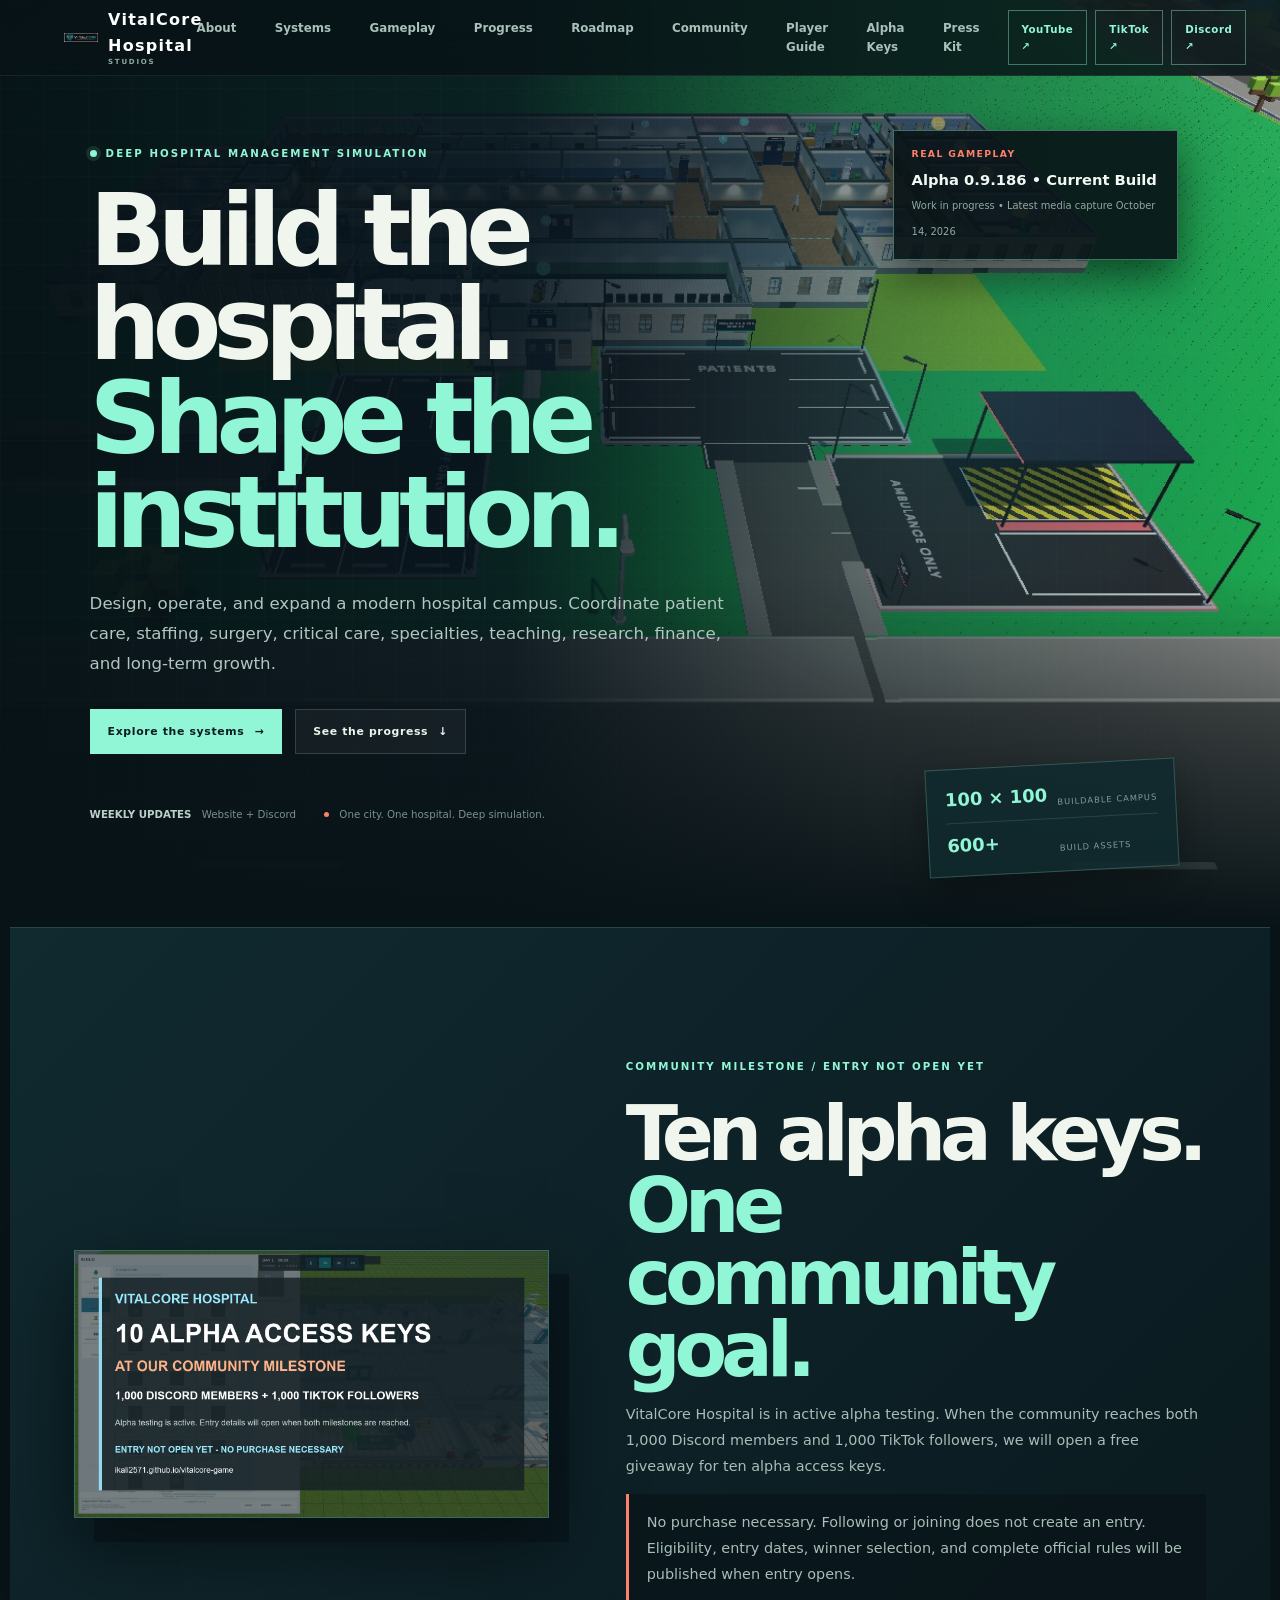
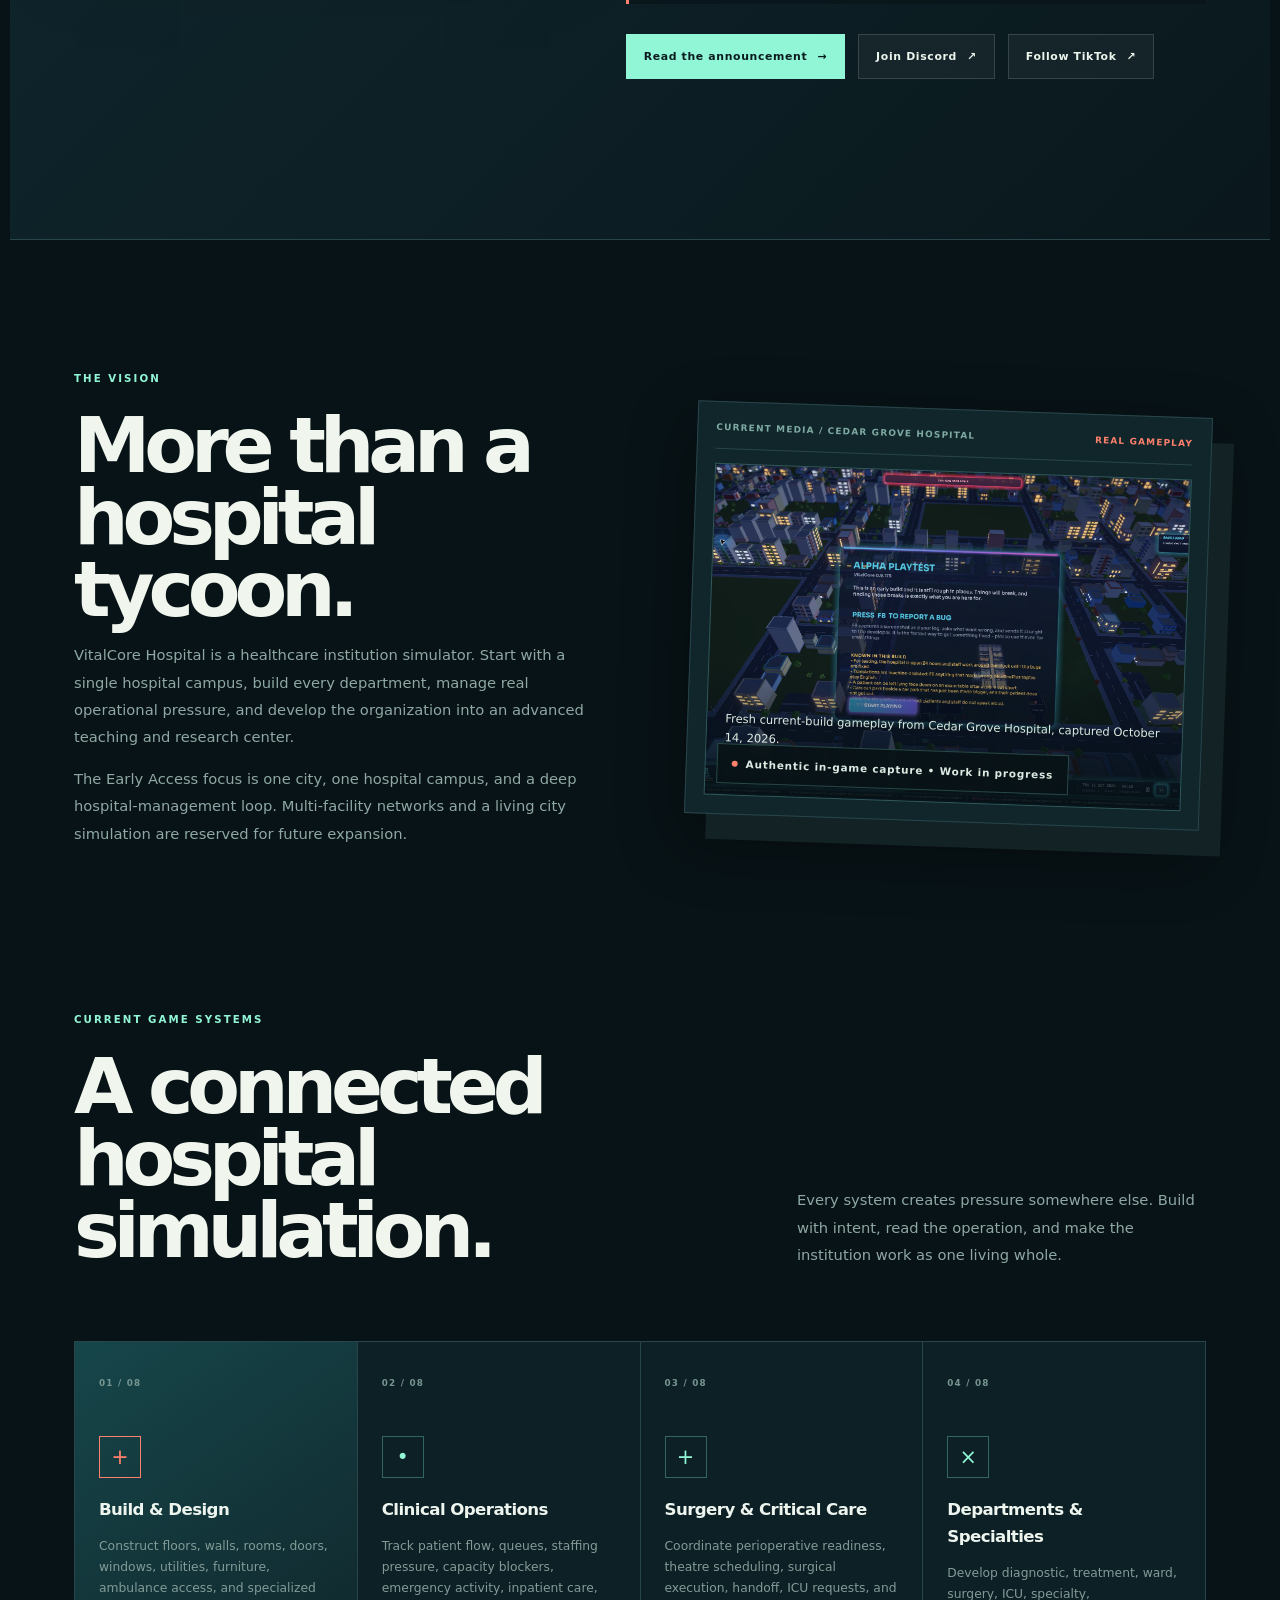
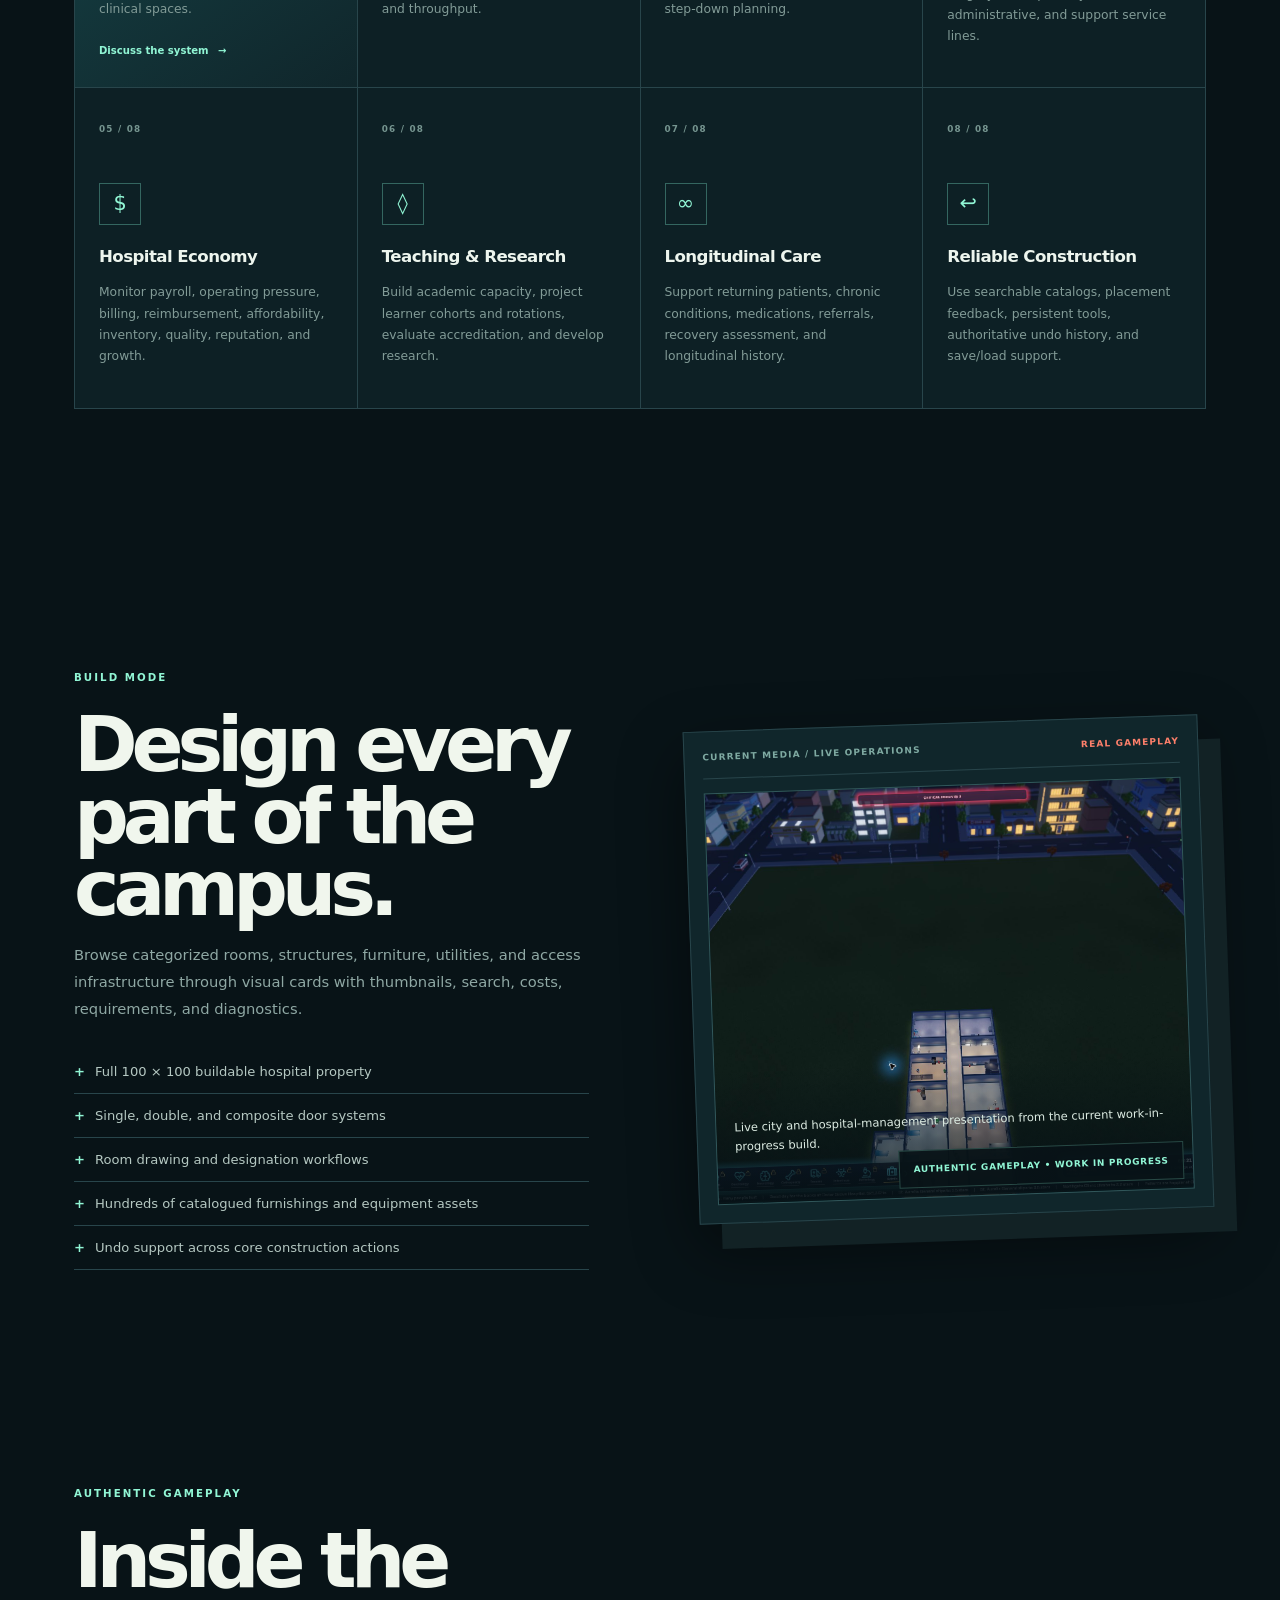
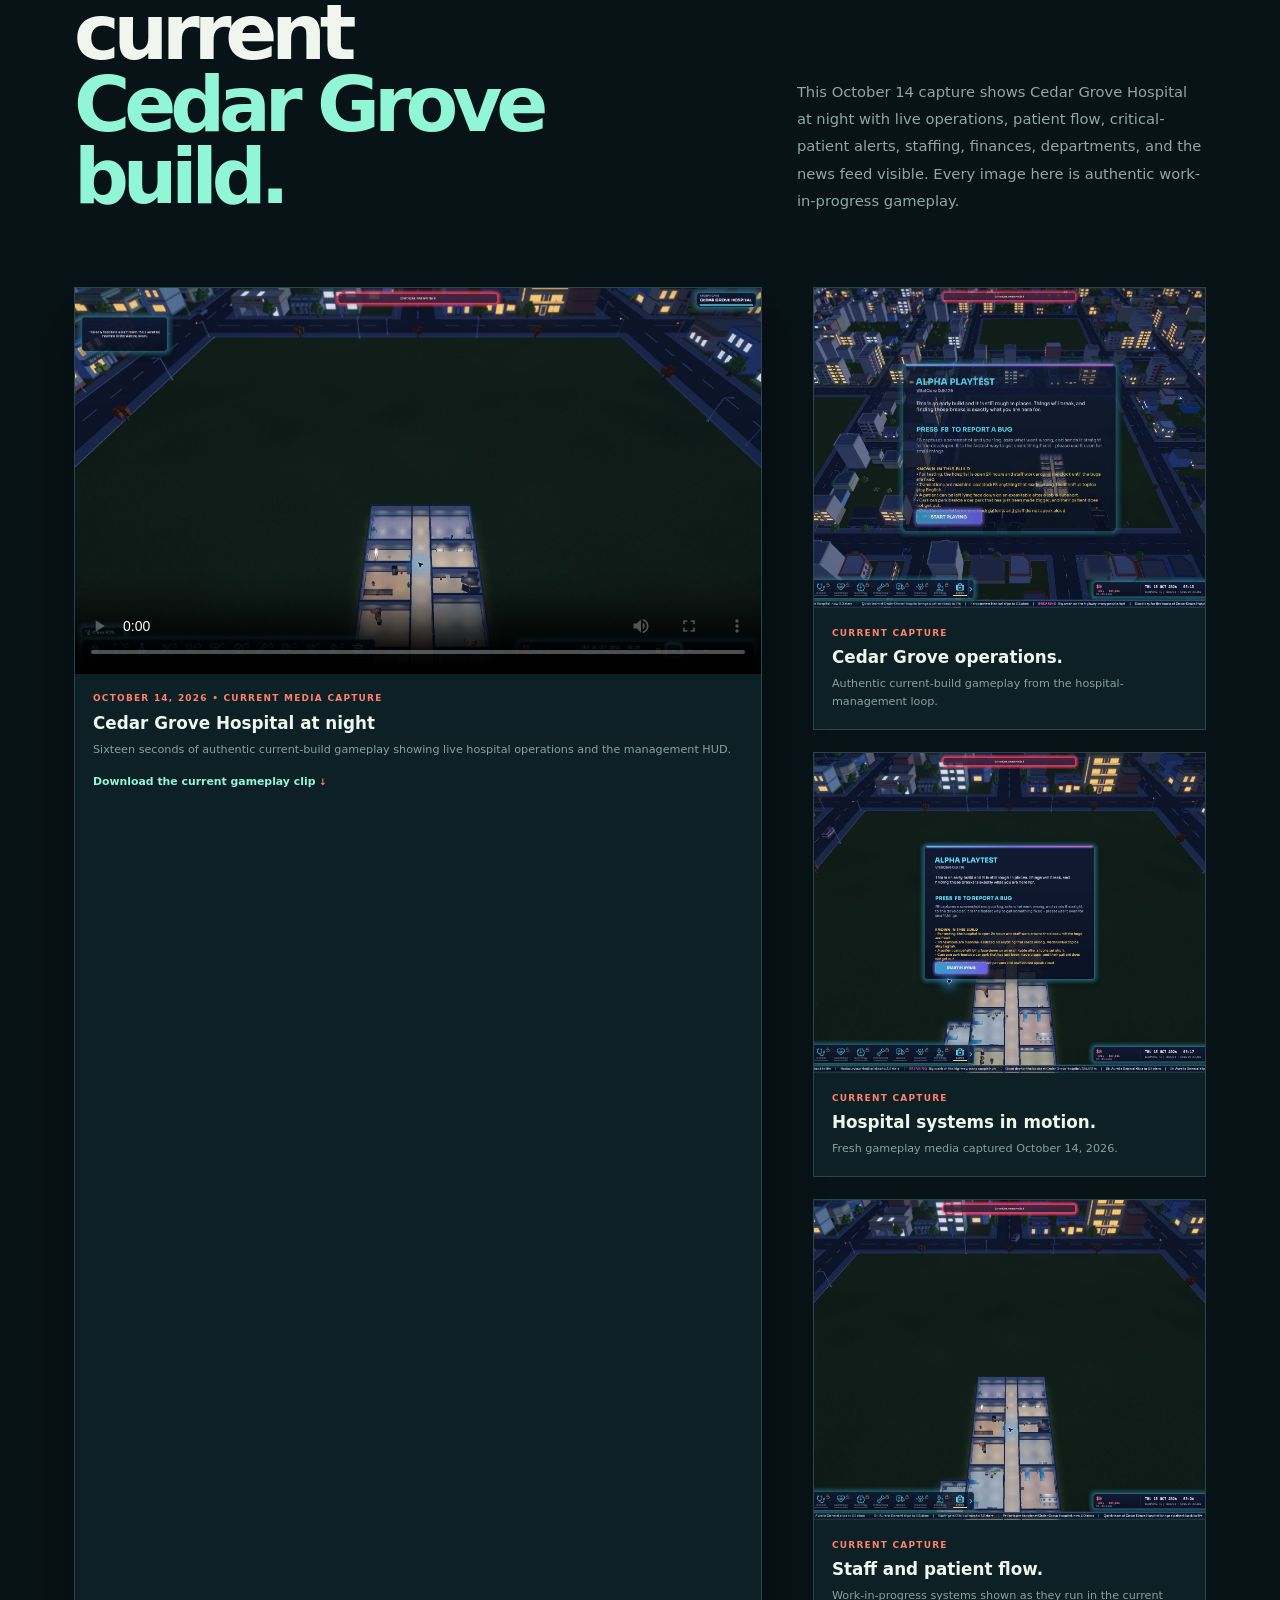
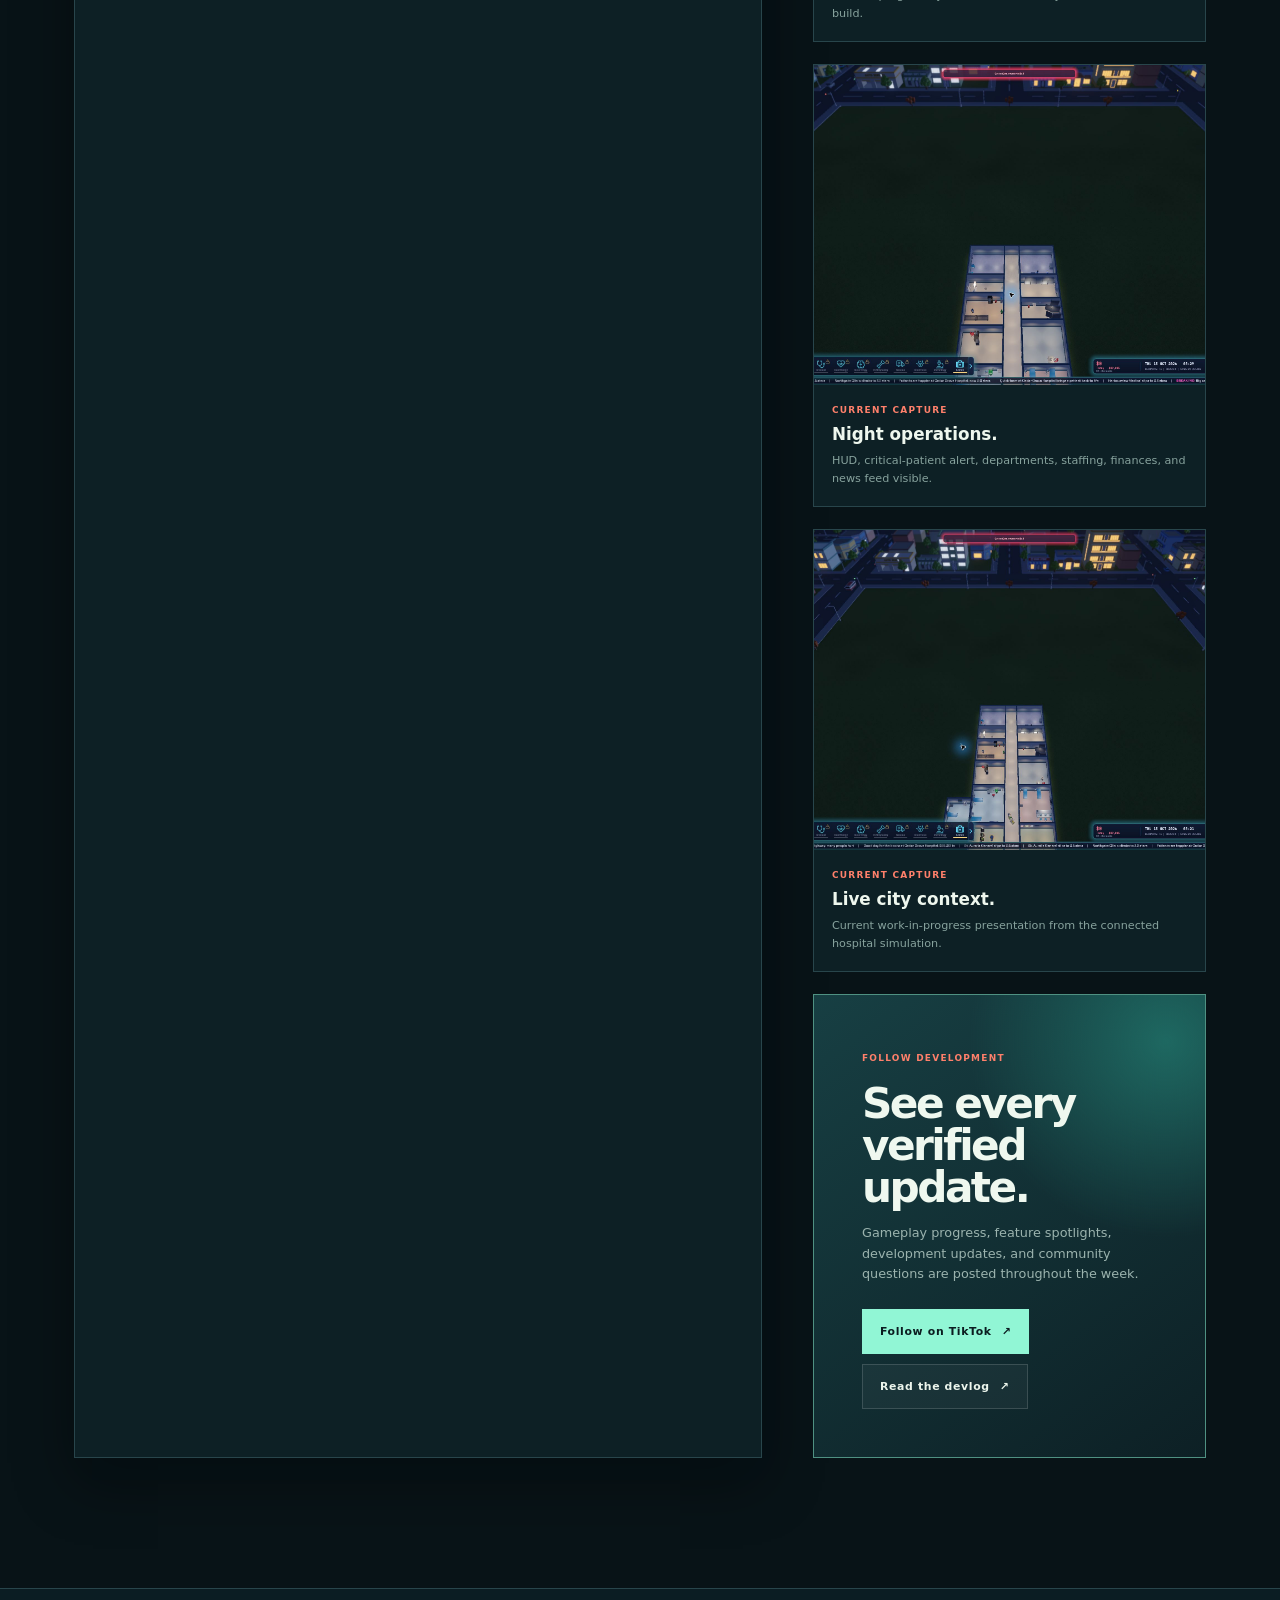
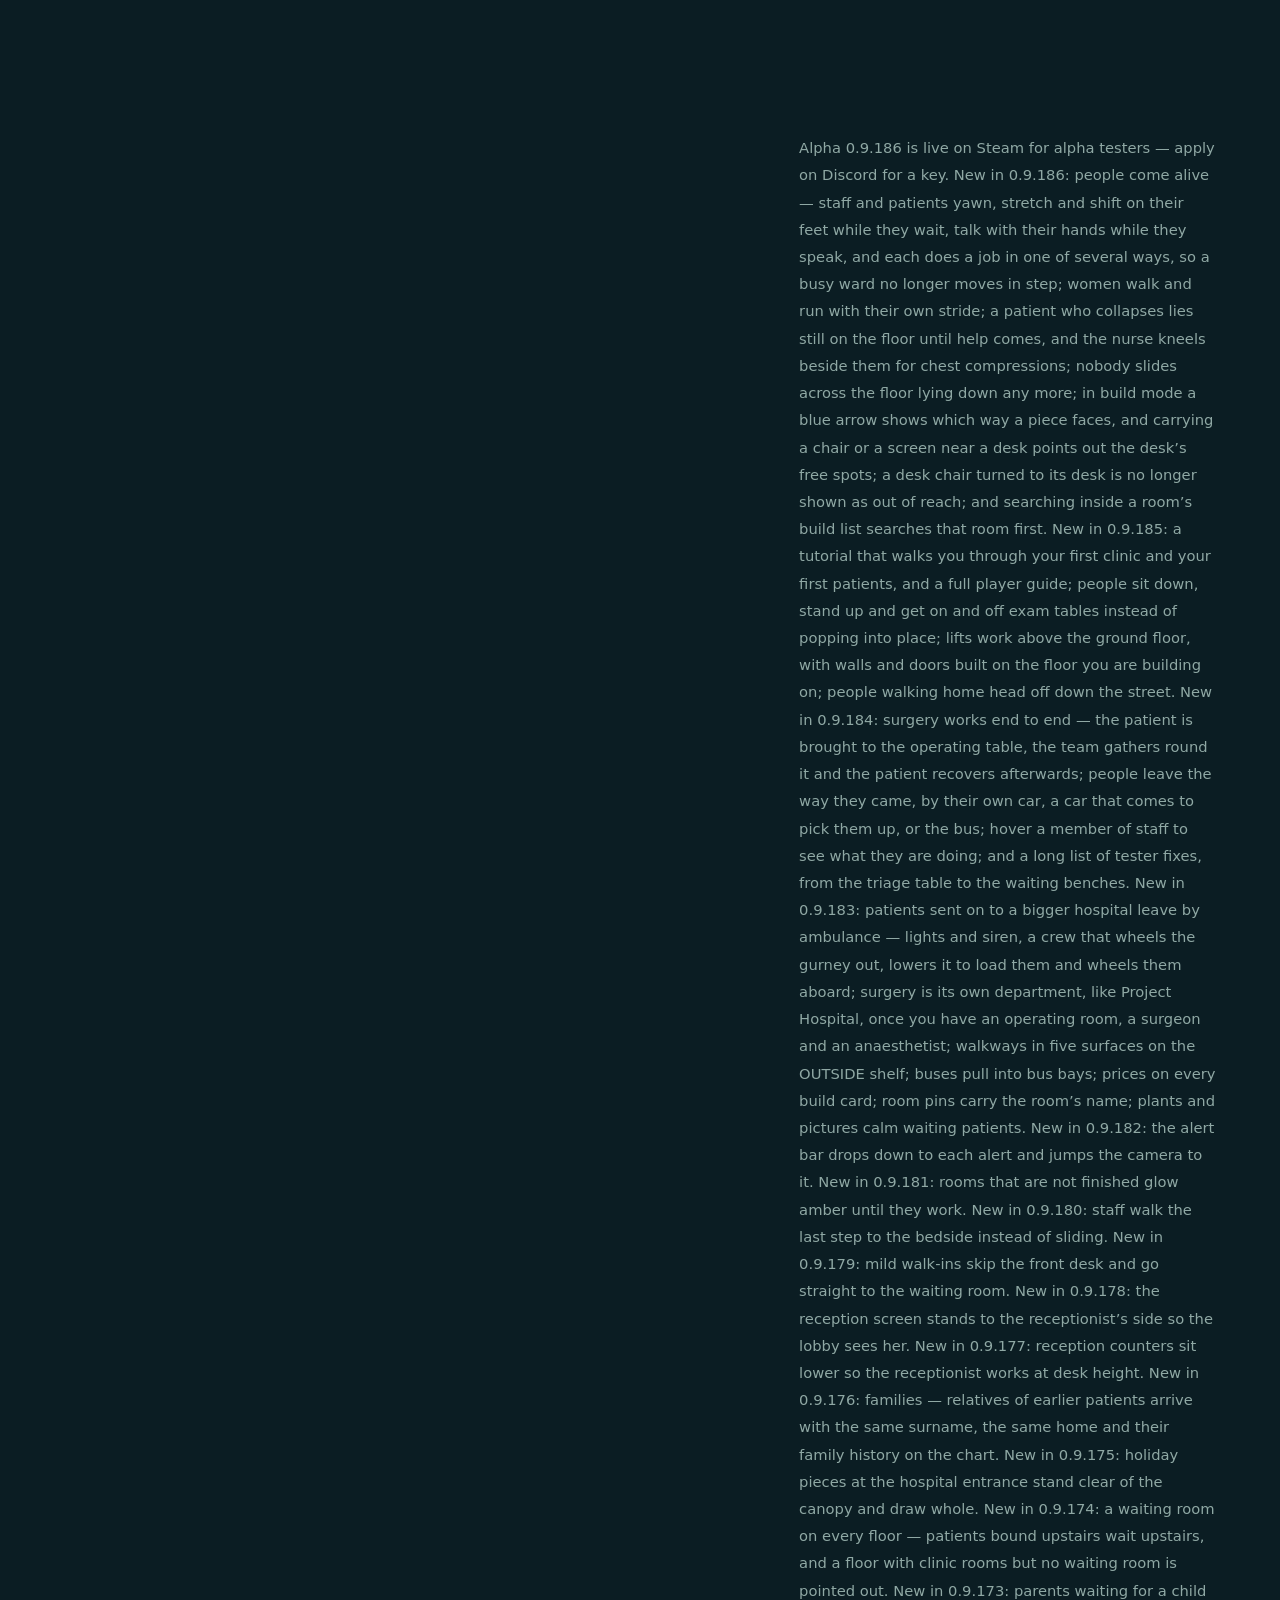
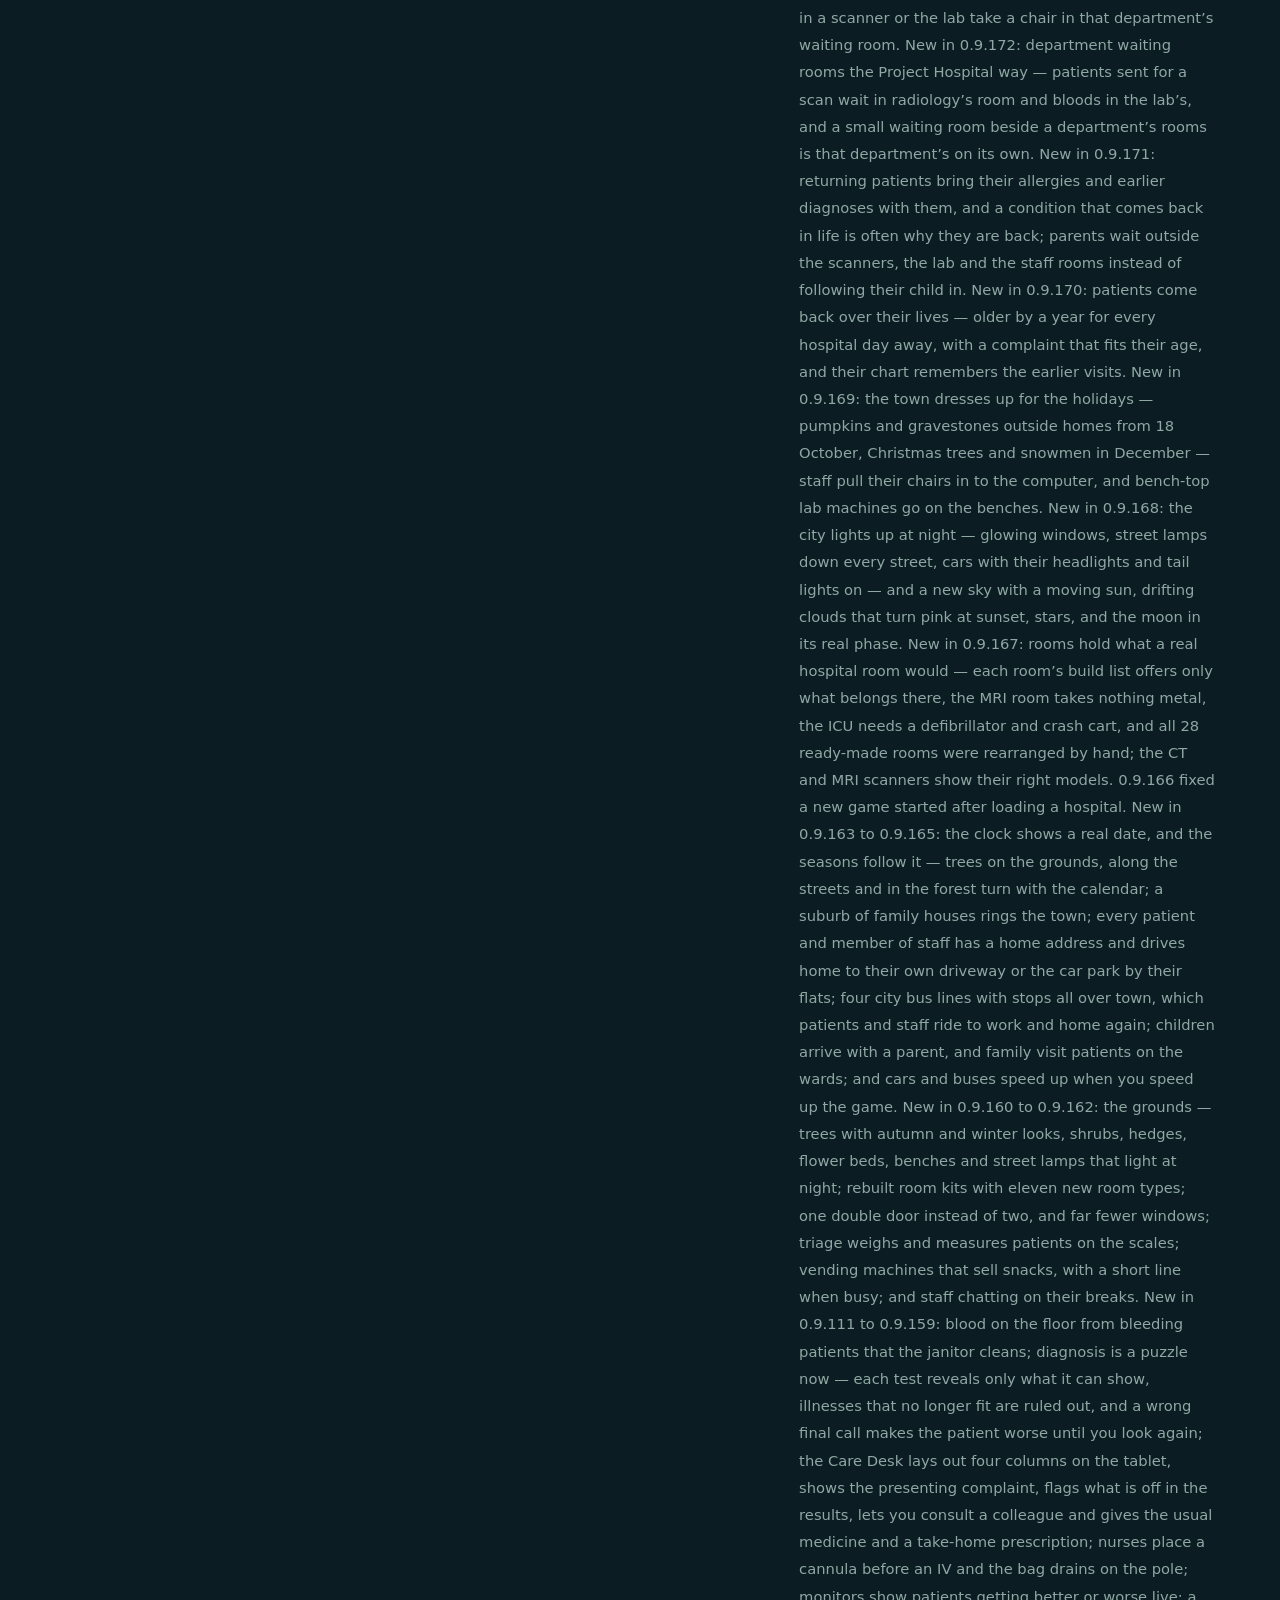
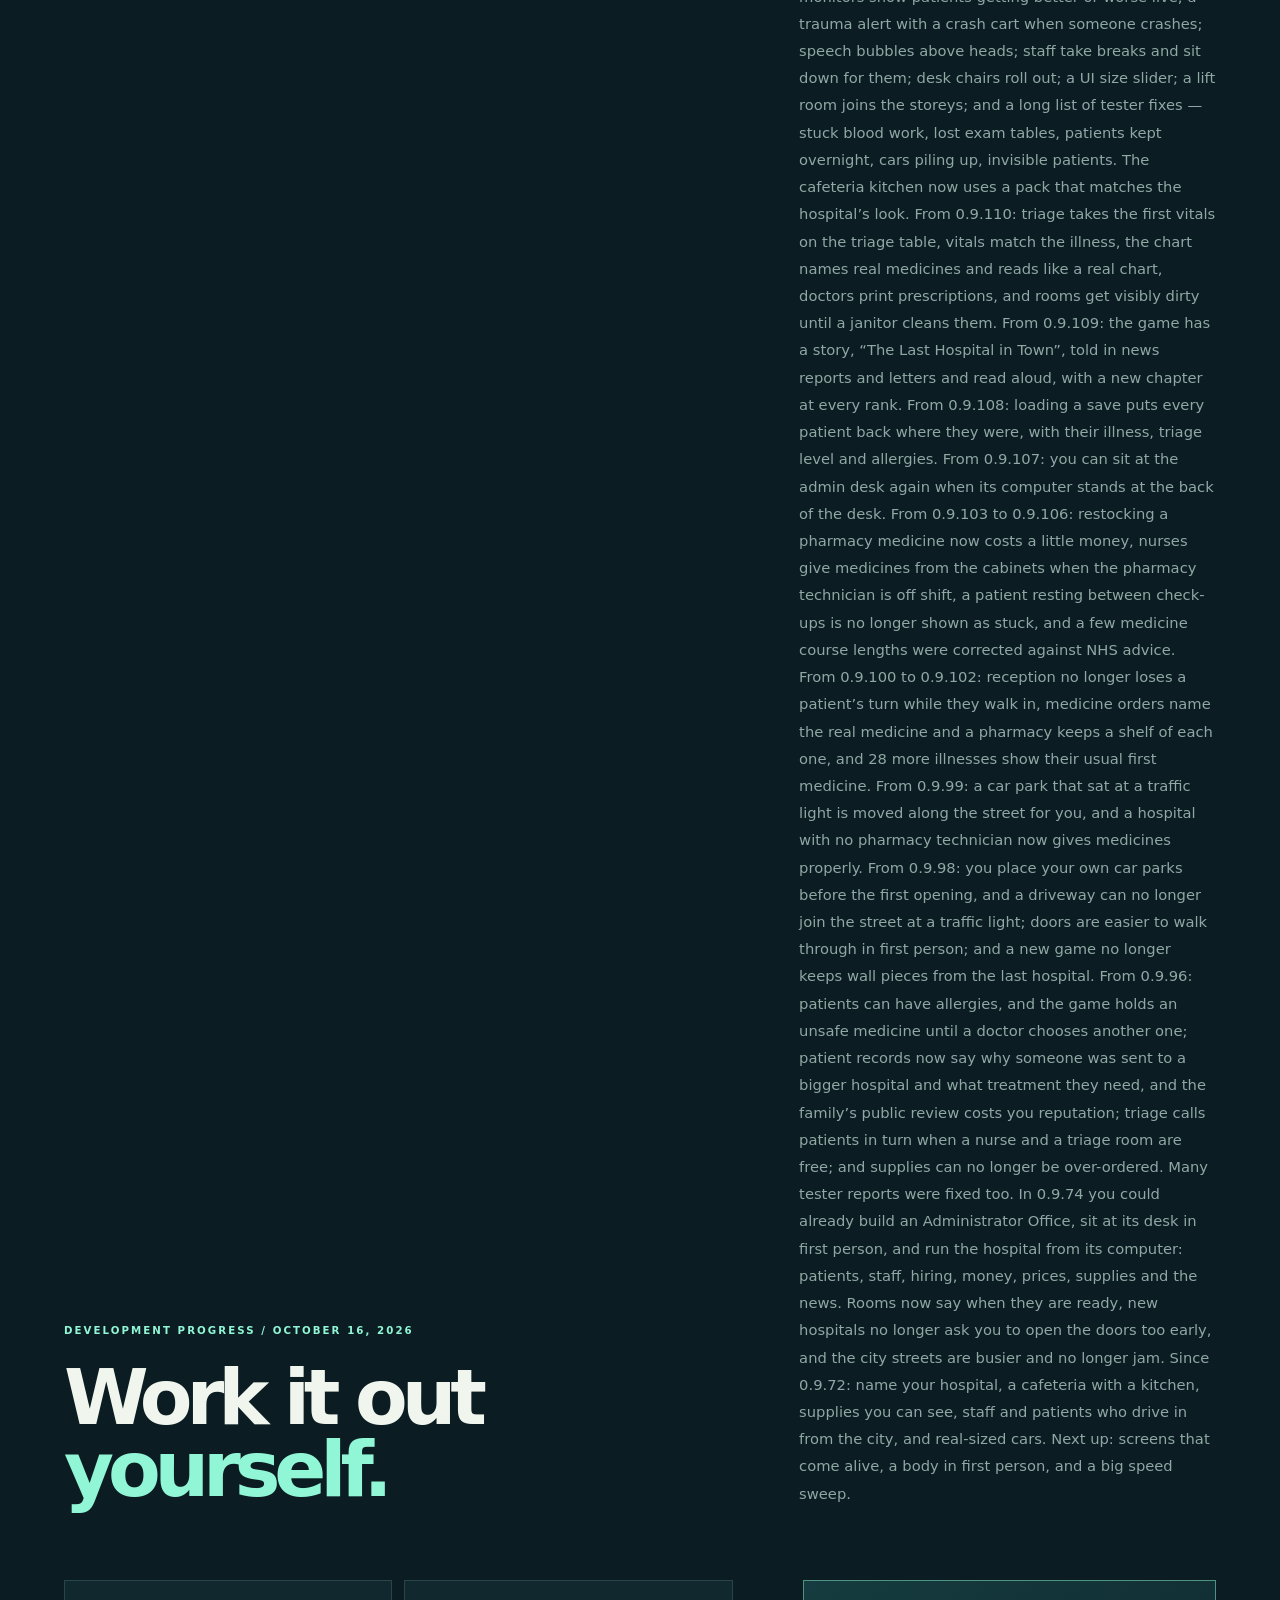
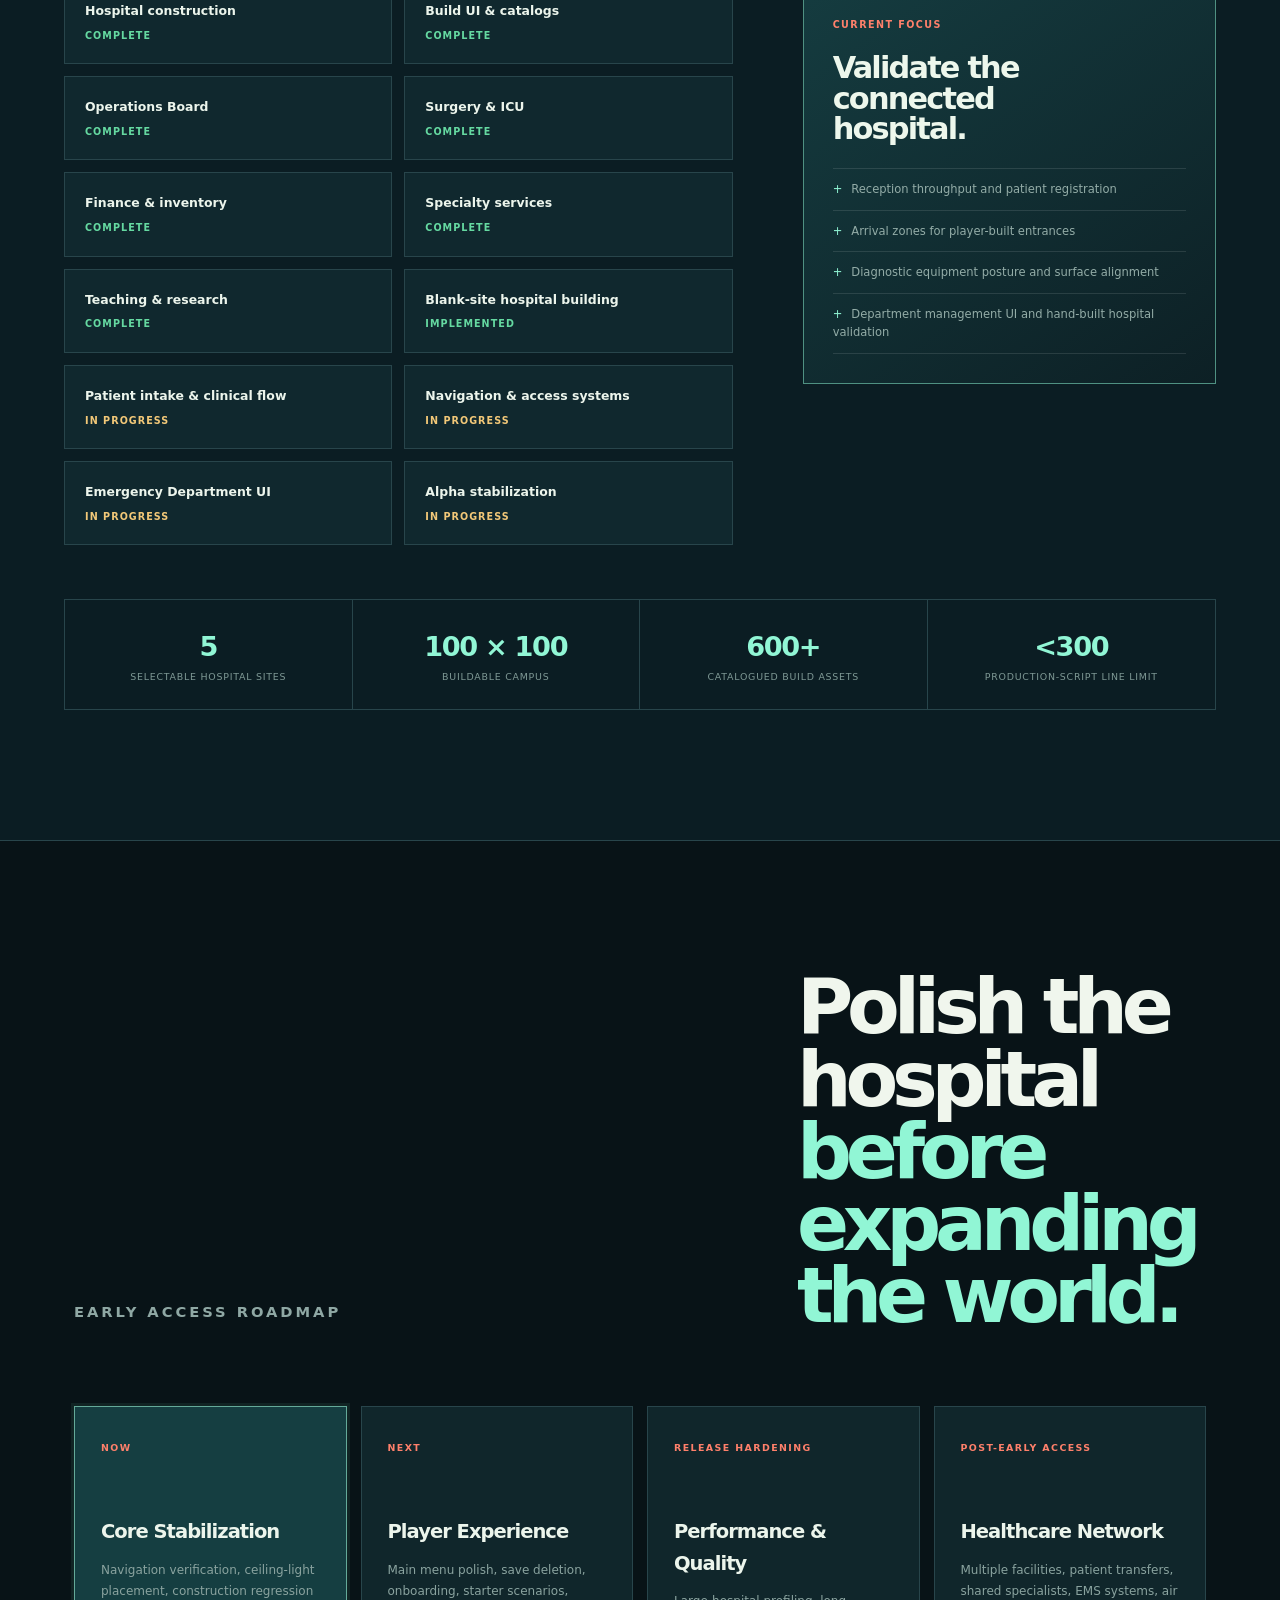
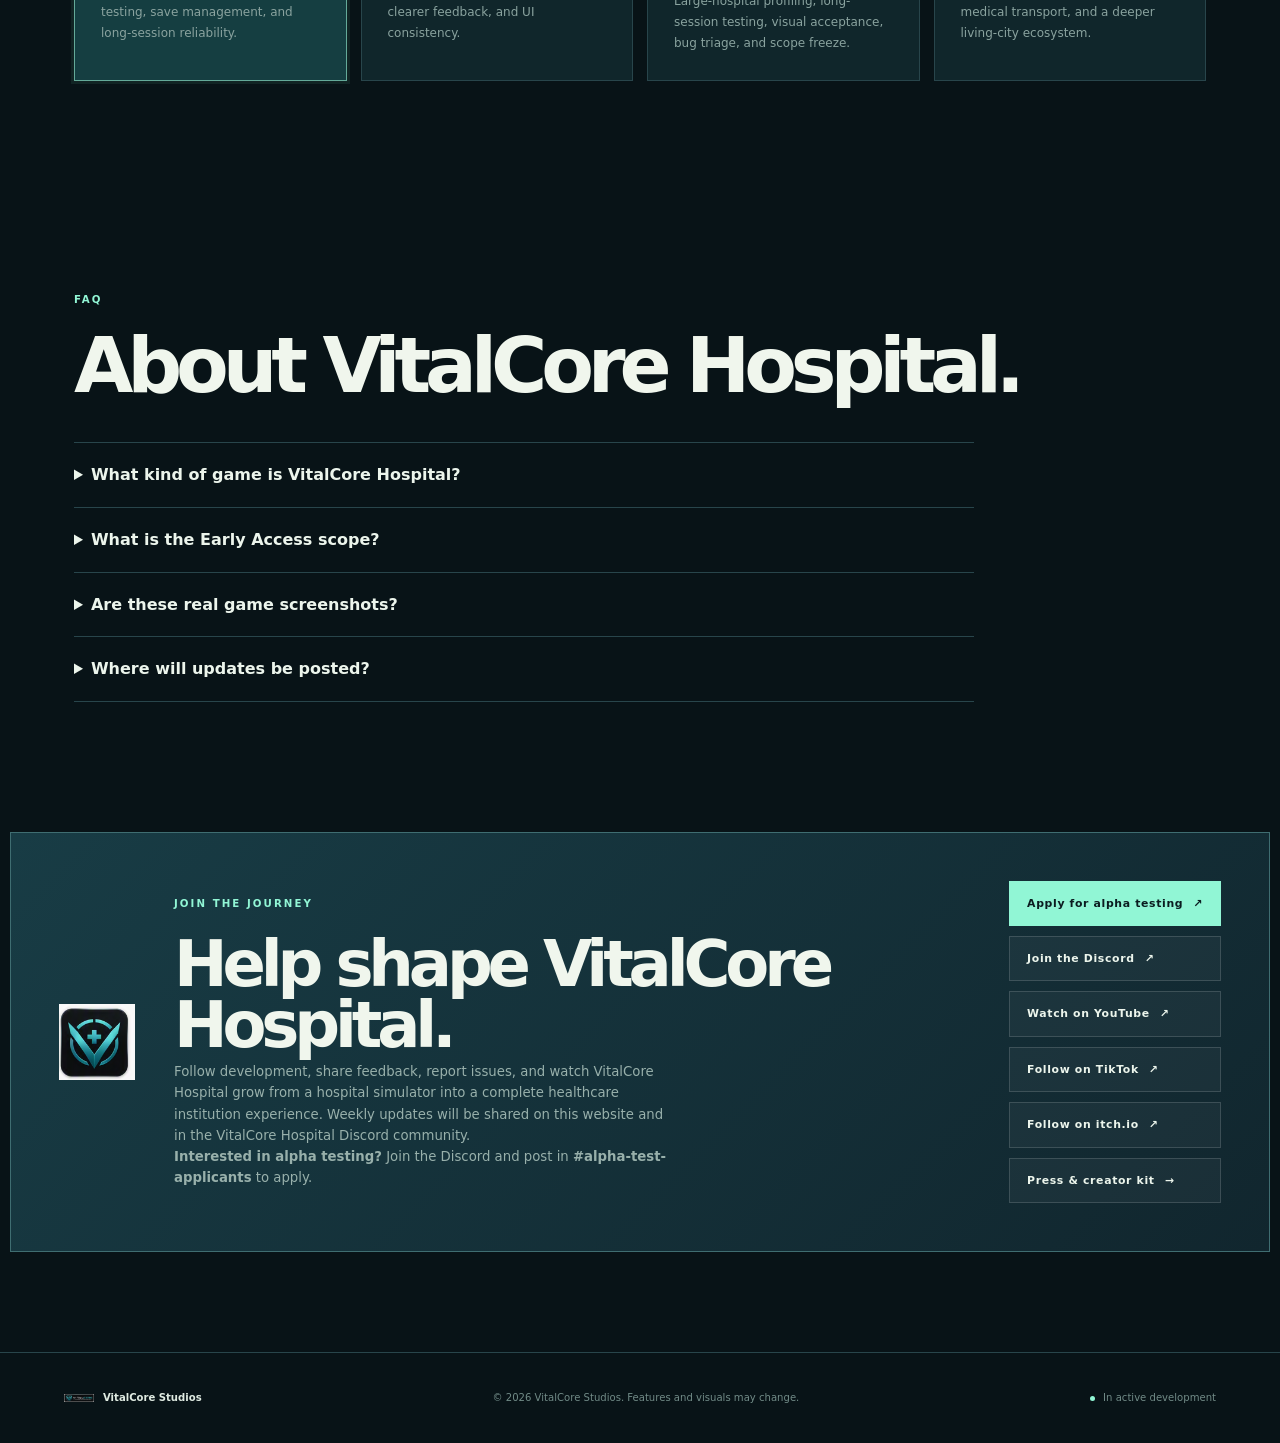
==== commit 7957c010: "Site: alpha 0.9.186 on Steam (people come alive, kneeling CPR, build arrows, room search)" ====
--- a/index.html
+++ b/index.html
@@ -60,7 +60,7 @@
     <div class="hero-bg"></div>
     <div class="hero-visual-label" aria-label="Authentic VitalCore Hospital gameplay screenshot">
       <span>REAL GAMEPLAY</span>
-      <strong>Alpha 0.9.185 &bull; Current Build</strong>
+      <strong>Alpha 0.9.186 &bull; Current Build</strong>
       <small>Work in progress &bull; Latest media capture October 14, 2026</small>
     </div>
     <div class="hero-content">
@@ -135,7 +135,7 @@
   </section>
 
   <section id="progress" class="section dark progress-section">
-    <div class="section-heading"><div><p class="eyebrow">DEVELOPMENT PROGRESS / OCTOBER 15, 2026</p><h2>Work it out<br><em>yourself.</em></h2></div><p>Alpha 0.9.185 is live on Steam for alpha testers &mdash; apply on Discord for a key. New in 0.9.185: a tutorial that walks you through your first clinic and your first patients, and a full <a href="guide.html">player guide</a>; people sit down, stand up and get on and off exam tables instead of popping into place; lifts work above the ground floor, with walls and doors built on the floor you are building on; people walking home head off down the street. New in 0.9.184: surgery works end to end &mdash; the patient is brought to the operating table, the team gathers round it and the patient recovers afterwards; people leave the way they came, by their own car, a car that comes to pick them up, or the bus; hover a member of staff to see what they are doing; and a long list of tester fixes, from the triage table to the waiting benches. New in 0.9.183: patients sent on to a bigger hospital leave by ambulance &mdash; lights and siren, a crew that wheels the gurney out, lowers it to load them and wheels them aboard; surgery is its own department, like Project Hospital, once you have an operating room, a surgeon and an anaesthetist; walkways in five surfaces on the OUTSIDE shelf; buses pull into bus bays; prices on every build card; room pins carry the room&rsquo;s name; plants and pictures calm waiting patients. New in 0.9.182: the alert bar drops down to each alert and jumps the camera to it. New in 0.9.181: rooms that are not finished glow amber until they work. New in 0.9.180: staff walk the last step to the bedside instead of sliding. New in 0.9.179: mild walk-ins skip the front desk and go straight to the waiting room. New in 0.9.178: the reception screen stands to the receptionist&rsquo;s side so the lobby sees her. New in 0.9.177: reception counters sit lower so the receptionist works at desk height. New in 0.9.176: families &mdash; relatives of earlier patients arrive with the same surname, the same home and their family history on the chart. New in 0.9.175: holiday pieces at the hospital entrance stand clear of the canopy and draw whole. New in 0.9.174: a waiting room on every floor &mdash; patients bound upstairs wait upstairs, and a floor with clinic rooms but no waiting room is pointed out. New in 0.9.173: parents waiting for a child in a scanner or the lab take a chair in that department&rsquo;s waiting room. New in 0.9.172: department waiting rooms the Project Hospital way &mdash; patients sent for a scan wait in radiology&rsquo;s room and bloods in the lab&rsquo;s, and a small waiting room beside a department&rsquo;s rooms is that department&rsquo;s on its own. New in 0.9.171: returning patients bring their allergies and earlier diagnoses with them, and a condition that comes back in life is often why they are back; parents wait outside the scanners, the lab and the staff rooms instead of following their child in. New in 0.9.170: patients come back over their lives &mdash; older by a year for every hospital day away, with a complaint that fits their age, and their chart remembers the earlier visits. New in 0.9.169: the town dresses up for the holidays &mdash; pumpkins and gravestones outside homes from 18 October, Christmas trees and snowmen in December &mdash; staff pull their chairs in to the computer, and bench-top lab machines go on the benches. New in 0.9.168: the city lights up at night &mdash; glowing windows, street lamps down every street, cars with their headlights and tail lights on &mdash; and a new sky with a moving sun, drifting clouds that turn pink at sunset, stars, and the moon in its real phase. New in 0.9.167: rooms hold what a real hospital room would &mdash; each room&rsquo;s build list offers only what belongs there, the MRI room takes nothing metal, the ICU needs a defibrillator and crash cart, and all 28 ready-made rooms were rearranged by hand; the CT and MRI scanners show their right models. 0.9.166 fixed a new game started after loading a hospital. New in 0.9.163 to 0.9.165: the clock shows a real date, and the seasons follow it &mdash; trees on the grounds, along the streets and in the forest turn with the calendar; a suburb of family houses rings the town; every patient and member of staff has a home address and drives home to their own driveway or the car park by their flats; four city bus lines with stops all over town, which patients and staff ride to work and home again; children arrive with a parent, and family visit patients on the wards; and cars and buses speed up when you speed up the game. New in 0.9.160 to 0.9.162: the grounds &mdash; trees with autumn and winter looks, shrubs, hedges, flower beds, benches and street lamps that light at night; rebuilt room kits with eleven new room types; one double door instead of two, and far fewer windows; triage weighs and measures patients on the scales; vending machines that sell snacks, with a short line when busy; and staff chatting on their breaks. New in 0.9.111 to 0.9.159: blood on the floor from bleeding patients that the janitor cleans; diagnosis is a puzzle now &mdash; each test reveals only what it can show, illnesses that no longer fit are ruled out, and a wrong final call makes the patient worse until you look again; the Care Desk lays out four columns on the tablet, shows the presenting complaint, flags what is off in the results, lets you consult a colleague and gives the usual medicine and a take-home prescription; nurses place a cannula before an IV and the bag drains on the pole; monitors show patients getting better or worse live; a trauma alert with a crash cart when someone crashes; speech bubbles above heads; staff take breaks and sit down for them; desk chairs roll out; a UI size slider; a lift room joins the storeys; and a long list of tester fixes &mdash; stuck blood work, lost exam tables, patients kept overnight, cars piling up, invisible patients. The cafeteria kitchen now uses a pack that matches the hospital&rsquo;s look. From 0.9.110: triage takes the first vitals on the triage table, vitals match the illness, the chart names real medicines and reads like a real chart, doctors print prescriptions, and rooms get visibly dirty until a janitor cleans them. From 0.9.109: the game has a story, &ldquo;The Last Hospital in Town&rdquo;, told in news reports and letters and read aloud, with a new chapter at every rank. From 0.9.108: loading a save puts every patient back where they were, with their illness, triage level and allergies. From 0.9.107: you can sit at the admin desk again when its computer stands at the back of the desk. From 0.9.103 to 0.9.106: restocking a pharmacy medicine now costs a little money, nurses give medicines from the cabinets when the pharmacy technician is off shift, a patient resting between check-ups is no longer shown as stuck, and a few medicine course lengths were corrected against NHS advice. From 0.9.100 to 0.9.102: reception no longer loses a patient&rsquo;s turn while they walk in, medicine orders name the real medicine and a pharmacy keeps a shelf of each one, and 28 more illnesses show their usual first medicine. From 0.9.99: a car park that sat at a traffic light is moved along the street for you, and a hospital with no pharmacy technician now gives medicines properly. From 0.9.98: you place your own car parks before the first opening, and a driveway can no longer join the street at a traffic light; doors are easier to walk through in first person; and a new game no longer keeps wall pieces from the last hospital. From 0.9.96: patients can have allergies, and the game holds an unsafe medicine until a doctor chooses another one; patient records now say why someone was sent to a bigger hospital and what treatment they need, and the family&rsquo;s public review costs you reputation; triage calls patients in turn when a nurse and a triage room are free; and supplies can no longer be over-ordered. Many tester reports were fixed too. In 0.9.74 you could already build an Administrator Office, sit at its desk in first person, and run the hospital from its computer: patients, staff, hiring, money, prices, supplies and the news. Rooms now say when they are ready, new hospitals no longer ask you to open the doors too early, and the city streets are busier and no longer jam. Since 0.9.72: name your hospital, a cafeteria with a kitchen, supplies you can see, staff and patients who drive in from the city, and real-sized cars. Next up: screens that come alive, a body in first person, and a big speed sweep.</p></div>
+    <div class="section-heading"><div><p class="eyebrow">DEVELOPMENT PROGRESS / OCTOBER 16, 2026</p><h2>Work it out<br><em>yourself.</em></h2></div><p>Alpha 0.9.186 is live on Steam for alpha testers &mdash; apply on Discord for a key. New in 0.9.186: people come alive &mdash; staff and patients yawn, stretch and shift on their feet while they wait, talk with their hands while they speak, and each does a job in one of several ways, so a busy ward no longer moves in step; women walk and run with their own stride; a patient who collapses lies still on the floor until help comes, and the nurse kneels beside them for chest compressions; nobody slides across the floor lying down any more; in build mode a blue arrow shows which way a piece faces, and carrying a chair or a screen near a desk points out the desk&rsquo;s free spots; a desk chair turned to its desk is no longer shown as out of reach; and searching inside a room&rsquo;s build list searches that room first. New in 0.9.185: a tutorial that walks you through your first clinic and your first patients, and a full <a href="guide.html">player guide</a>; people sit down, stand up and get on and off exam tables instead of popping into place; lifts work above the ground floor, with walls and doors built on the floor you are building on; people walking home head off down the street. New in 0.9.184: surgery works end to end &mdash; the patient is brought to the operating table, the team gathers round it and the patient recovers afterwards; people leave the way they came, by their own car, a car that comes to pick them up, or the bus; hover a member of staff to see what they are doing; and a long list of tester fixes, from the triage table to the waiting benches. New in 0.9.183: patients sent on to a bigger hospital leave by ambulance &mdash; lights and siren, a crew that wheels the gurney out, lowers it to load them and wheels them aboard; surgery is its own department, like Project Hospital, once you have an operating room, a surgeon and an anaesthetist; walkways in five surfaces on the OUTSIDE shelf; buses pull into bus bays; prices on every build card; room pins carry the room&rsquo;s name; plants and pictures calm waiting patients. New in 0.9.182: the alert bar drops down to each alert and jumps the camera to it. New in 0.9.181: rooms that are not finished glow amber until they work. New in 0.9.180: staff walk the last step to the bedside instead of sliding. New in 0.9.179: mild walk-ins skip the front desk and go straight to the waiting room. New in 0.9.178: the reception screen stands to the receptionist&rsquo;s side so the lobby sees her. New in 0.9.177: reception counters sit lower so the receptionist works at desk height. New in 0.9.176: families &mdash; relatives of earlier patients arrive with the same surname, the same home and their family history on the chart. New in 0.9.175: holiday pieces at the hospital entrance stand clear of the canopy and draw whole. New in 0.9.174: a waiting room on every floor &mdash; patients bound upstairs wait upstairs, and a floor with clinic rooms but no waiting room is pointed out. New in 0.9.173: parents waiting for a child in a scanner or the lab take a chair in that department&rsquo;s waiting room. New in 0.9.172: department waiting rooms the Project Hospital way &mdash; patients sent for a scan wait in radiology&rsquo;s room and bloods in the lab&rsquo;s, and a small waiting room beside a department&rsquo;s rooms is that department&rsquo;s on its own. New in 0.9.171: returning patients bring their allergies and earlier diagnoses with them, and a condition that comes back in life is often why they are back; parents wait outside the scanners, the lab and the staff rooms instead of following their child in. New in 0.9.170: patients come back over their lives &mdash; older by a year for every hospital day away, with a complaint that fits their age, and their chart remembers the earlier visits. New in 0.9.169: the town dresses up for the holidays &mdash; pumpkins and gravestones outside homes from 18 October, Christmas trees and snowmen in December &mdash; staff pull their chairs in to the computer, and bench-top lab machines go on the benches. New in 0.9.168: the city lights up at night &mdash; glowing windows, street lamps down every street, cars with their headlights and tail lights on &mdash; and a new sky with a moving sun, drifting clouds that turn pink at sunset, stars, and the moon in its real phase. New in 0.9.167: rooms hold what a real hospital room would &mdash; each room&rsquo;s build list offers only what belongs there, the MRI room takes nothing metal, the ICU needs a defibrillator and crash cart, and all 28 ready-made rooms were rearranged by hand; the CT and MRI scanners show their right models. 0.9.166 fixed a new game started after loading a hospital. New in 0.9.163 to 0.9.165: the clock shows a real date, and the seasons follow it &mdash; trees on the grounds, along the streets and in the forest turn with the calendar; a suburb of family houses rings the town; every patient and member of staff has a home address and drives home to their own driveway or the car park by their flats; four city bus lines with stops all over town, which patients and staff ride to work and home again; children arrive with a parent, and family visit patients on the wards; and cars and buses speed up when you speed up the game. New in 0.9.160 to 0.9.162: the grounds &mdash; trees with autumn and winter looks, shrubs, hedges, flower beds, benches and street lamps that light at night; rebuilt room kits with eleven new room types; one double door instead of two, and far fewer windows; triage weighs and measures patients on the scales; vending machines that sell snacks, with a short line when busy; and staff chatting on their breaks. New in 0.9.111 to 0.9.159: blood on the floor from bleeding patients that the janitor cleans; diagnosis is a puzzle now &mdash; each test reveals only what it can show, illnesses that no longer fit are ruled out, and a wrong final call makes the patient worse until you look again; the Care Desk lays out four columns on the tablet, shows the presenting complaint, flags what is off in the results, lets you consult a colleague and gives the usual medicine and a take-home prescription; nurses place a cannula before an IV and the bag drains on the pole; monitors show patients getting better or worse live; a trauma alert with a crash cart when someone crashes; speech bubbles above heads; staff take breaks and sit down for them; desk chairs roll out; a UI size slider; a lift room joins the storeys; and a long list of tester fixes &mdash; stuck blood work, lost exam tables, patients kept overnight, cars piling up, invisible patients. The cafeteria kitchen now uses a pack that matches the hospital&rsquo;s look. From 0.9.110: triage takes the first vitals on the triage table, vitals match the illness, the chart names real medicines and reads like a real chart, doctors print prescriptions, and rooms get visibly dirty until a janitor cleans them. From 0.9.109: the game has a story, &ldquo;The Last Hospital in Town&rdquo;, told in news reports and letters and read aloud, with a new chapter at every rank. From 0.9.108: loading a save puts every patient back where they were, with their illness, triage level and allergies. From 0.9.107: you can sit at the admin desk again when its computer stands at the back of the desk. From 0.9.103 to 0.9.106: restocking a pharmacy medicine now costs a little money, nurses give medicines from the cabinets when the pharmacy technician is off shift, a patient resting between check-ups is no longer shown as stuck, and a few medicine course lengths were corrected against NHS advice. From 0.9.100 to 0.9.102: reception no longer loses a patient&rsquo;s turn while they walk in, medicine orders name the real medicine and a pharmacy keeps a shelf of each one, and 28 more illnesses show their usual first medicine. From 0.9.99: a car park that sat at a traffic light is moved along the street for you, and a hospital with no pharmacy technician now gives medicines properly. From 0.9.98: you place your own car parks before the first opening, and a driveway can no longer join the street at a traffic light; doors are easier to walk through in first person; and a new game no longer keeps wall pieces from the last hospital. From 0.9.96: patients can have allergies, and the game holds an unsafe medicine until a doctor chooses another one; patient records now say why someone was sent to a bigger hospital and what treatment they need, and the family&rsquo;s public review costs you reputation; triage calls patients in turn when a nurse and a triage room are free; and supplies can no longer be over-ordered. Many tester reports were fixed too. In 0.9.74 you could already build an Administrator Office, sit at its desk in first person, and run the hospital from its computer: patients, staff, hiring, money, prices, supplies and the news. Rooms now say when they are ready, new hospitals no longer ask you to open the doors too early, and the city streets are busier and no longer jam. Since 0.9.72: name your hospital, a cafeteria with a kitchen, supplies you can see, staff and patients who drive in from the city, and real-sized cars. Next up: screens that come alive, a body in first person, and a big speed sweep.</p></div>
     <div class="progress-layout"><div class="progress-grid"><div><strong>Hospital construction</strong><span class="done">Complete</span></div><div><strong>Build UI &amp; catalogs</strong><span class="done">Complete</span></div><div><strong>Operations Board</strong><span class="done">Complete</span></div><div><strong>Surgery &amp; ICU</strong><span class="done">Complete</span></div><div><strong>Finance &amp; inventory</strong><span class="done">Complete</span></div><div><strong>Specialty services</strong><span class="done">Complete</span></div><div><strong>Teaching &amp; research</strong><span class="done">Complete</span></div><div><strong>Blank-site hospital building</strong><span class="done">Implemented</span></div><div><strong>Patient intake &amp; clinical flow</strong><span class="active">In progress</span></div><div><strong>Navigation &amp; access systems</strong><span class="active">In progress</span></div><div><strong>Emergency Department UI</strong><span class="active">In progress</span></div><div><strong>Alpha stabilization</strong><span class="active">In progress</span></div></div><aside class="focus-panel"><span>CURRENT FOCUS</span><h3>Validate the connected hospital.</h3><ul><li>Reception throughput and patient registration</li><li>Arrival zones for player-built entrances</li><li>Diagnostic equipment posture and surface alignment</li><li>Department management UI and hand-built hospital validation</li></ul></aside></div>
     <div class="quality-strip"><div><b>5</b><span>Selectable hospital sites</span></div><div><b>100 &times; 100</b><span>Buildable campus</span></div><div><b>600+</b><span>Catalogued build assets</span></div><div><b>&lt;300</b><span>Production-script line limit</span></div></div>
   </section>
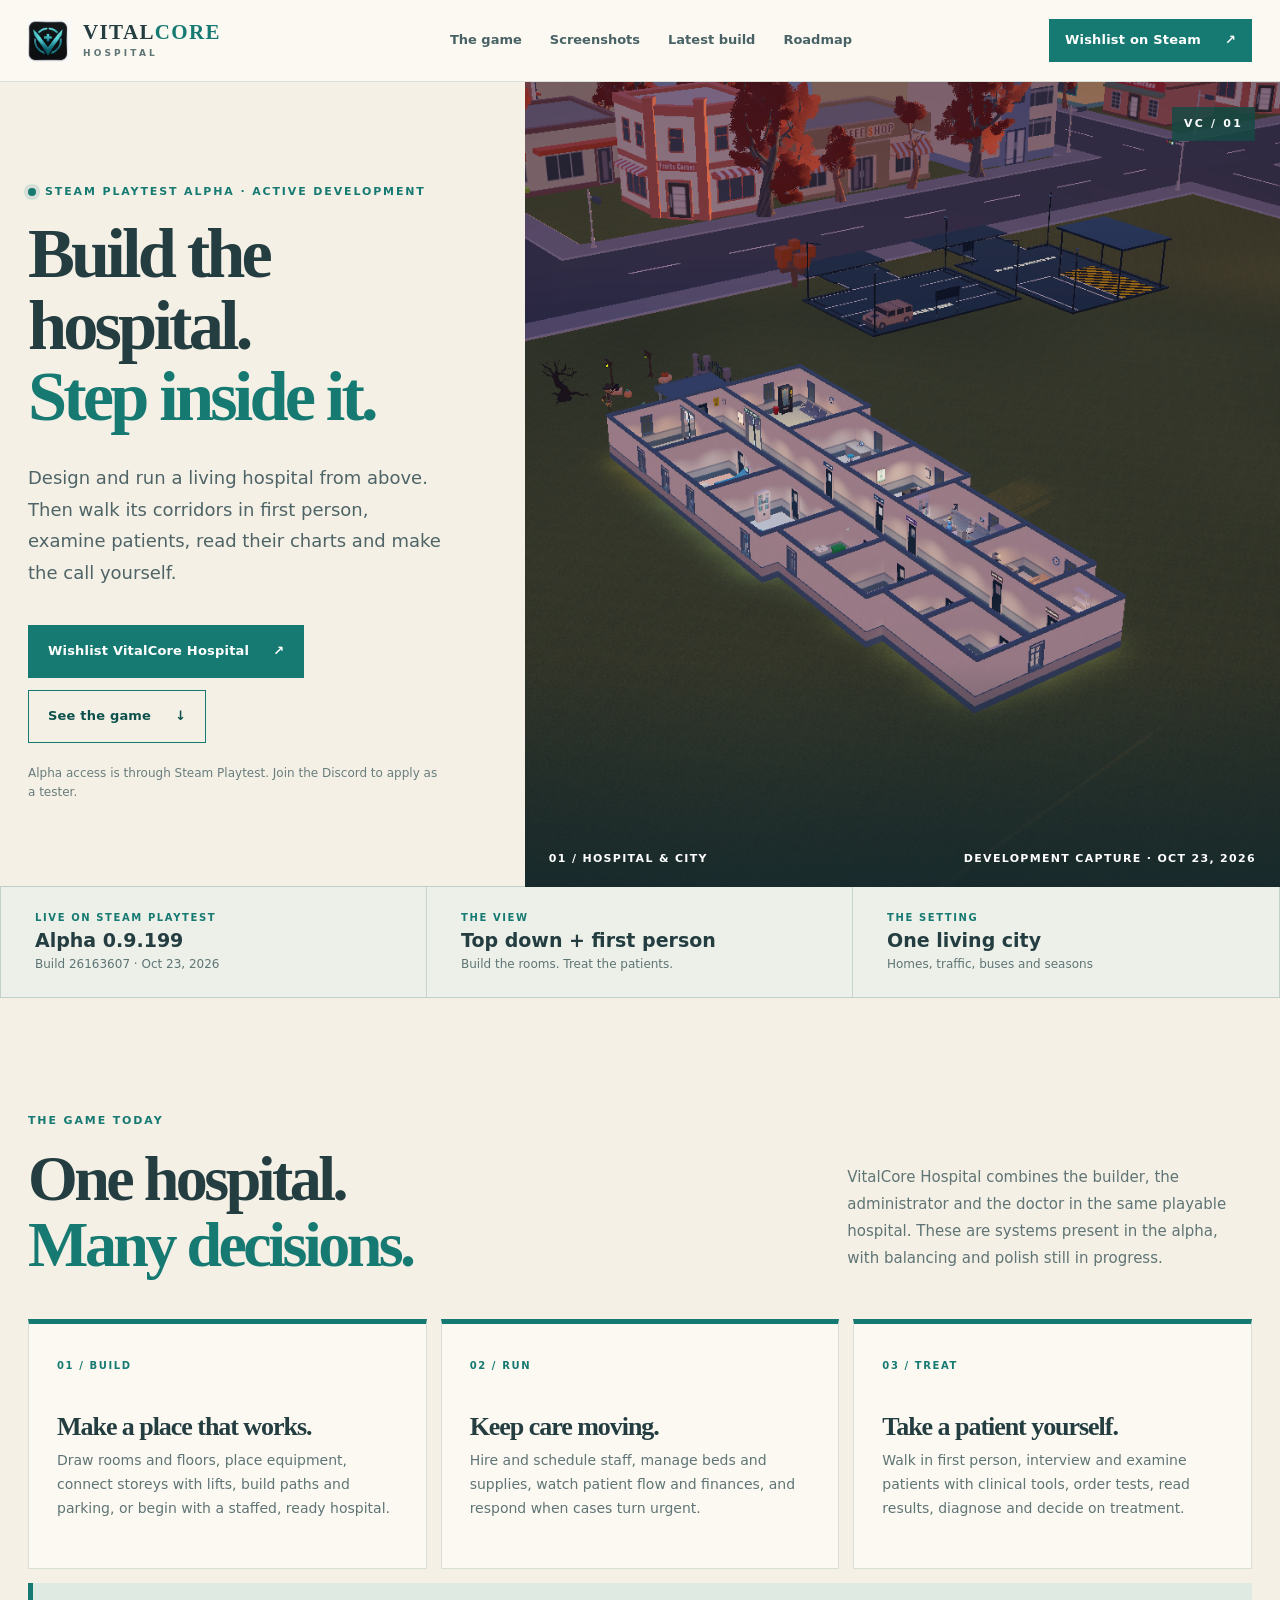
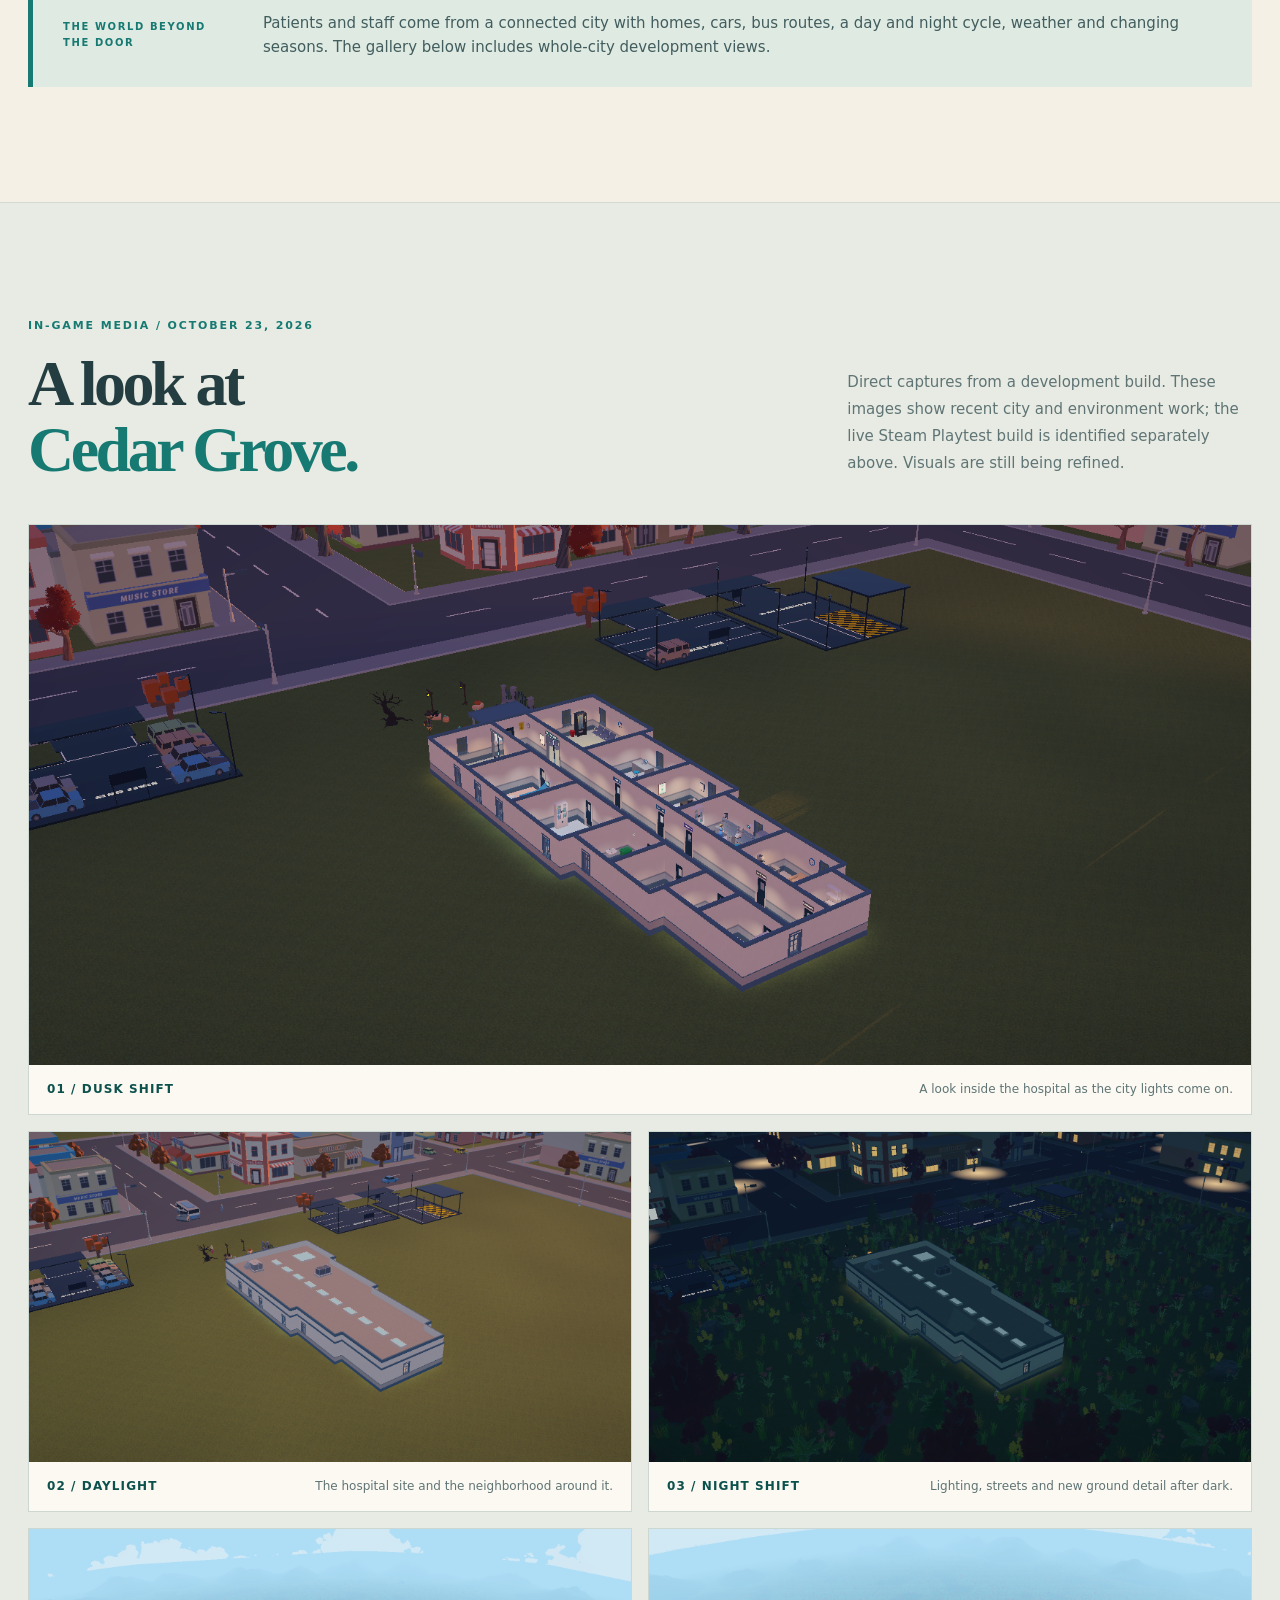
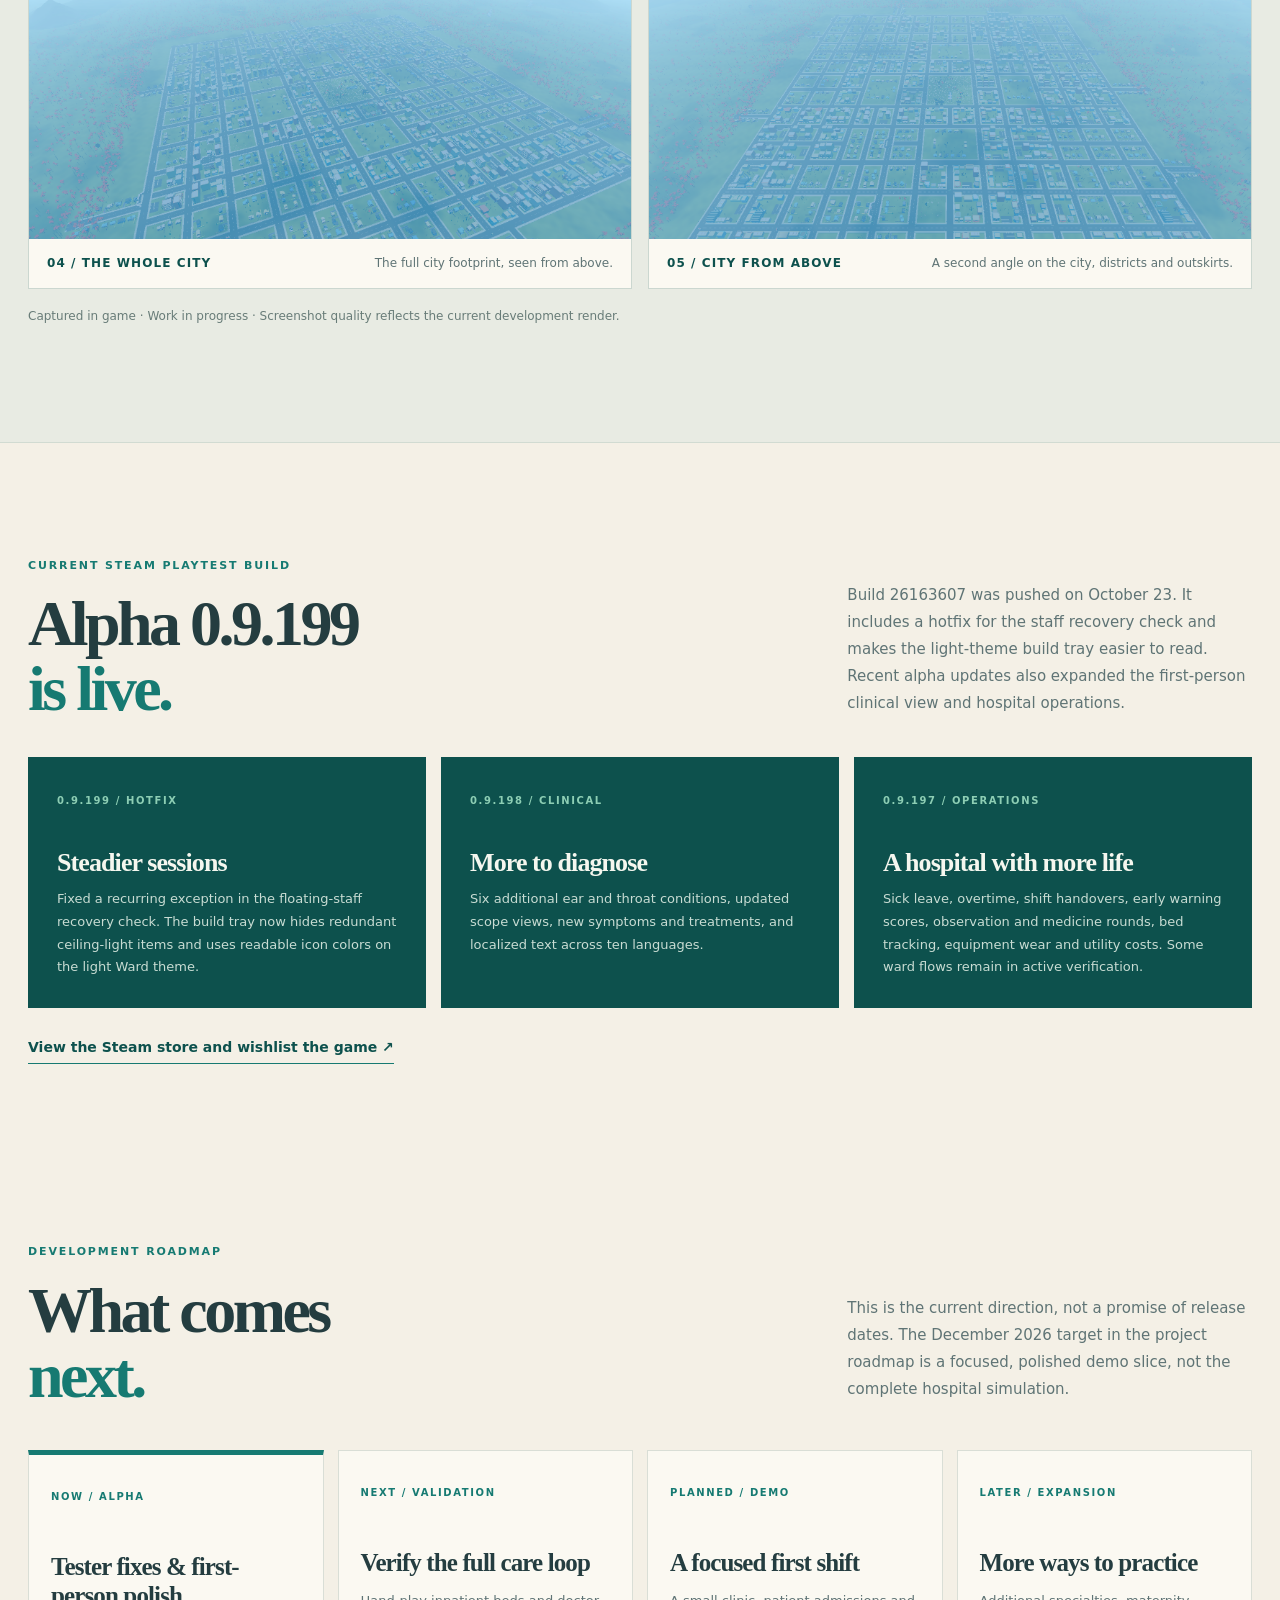
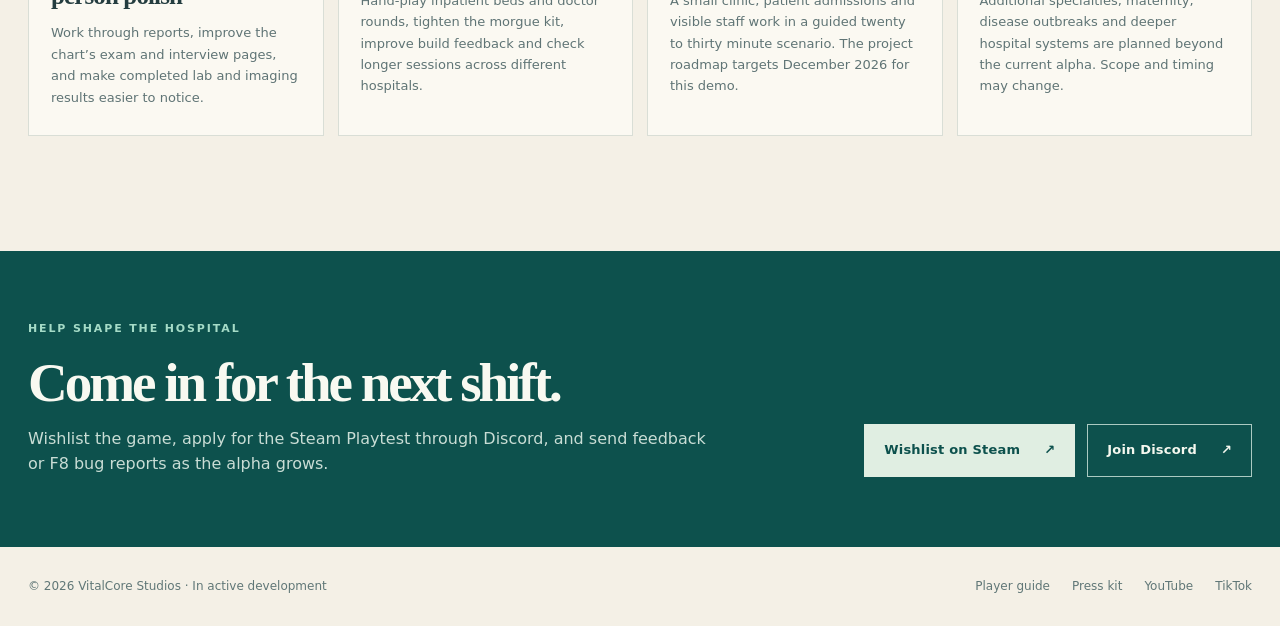
==== commit 48d40839: "Refresh site for alpha 0.9.199 and October city captures" ====
--- a/index.html
+++ b/index.html
@@ -2,154 +2,110 @@
 <html lang="en">
 <head>
   <meta charset="utf-8">
-  <meta name="viewport" content="width=device-width,initial-scale=1">
-  <meta name="theme-color" content="#081317">
+  <meta name="viewport" content="width=device-width, initial-scale=1">
+  <meta name="theme-color" content="#f4f0e6">
   <meta name="google-site-verification" content="dPkNiEWGwj5PPYBAkTj7SoD_xoWhvpcWJ8rONcAm52Y">
-  <meta name="description" content="VitalCore Hospital is a deep healthcare institution simulator focused on building and operating a modern hospital campus.">
-  <meta property="og:title" content="VitalCore Hospital | Build the hospital. Shape the institution.">
-  <meta property="og:description" content="See the latest authentic VitalCore Hospital gameplay capture from Cedar Grove Hospital, with live operations, staffing, patient flow, and critical-care alerts.">
+  <meta name="description" content="Build and run a living hospital, then walk its corridors and treat patients yourself. Explore the VitalCore Hospital alpha, current Steam Playtest build, development screenshots and roadmap.">
   <meta property="og:type" content="website">
   <meta property="og:site_name" content="VitalCore Hospital">
+  <meta property="og:title" content="VitalCore Hospital | Build it. Run it. Treat the patients.">
+  <meta property="og:description" content="A hospital builder and doctor game. See authentic hospital and city captures, the latest Steam Playtest build and what is coming next.">
   <meta property="og:url" content="https://ikali2571.github.io/vitalcore-game/">
-  <meta property="og:image" content="https://ikali2571.github.io/vitalcore-game/assets/current-2026-10-14-gameplay-04.png">
-  <meta property="og:image:alt" content="Cedar Grove Hospital current night-operations gameplay capture">
+  <meta property="og:image" content="https://ikali2571.github.io/vitalcore-game/assets/dev-2026-10-23-hospital-dusk.png">
+  <meta property="og:image:alt" content="VitalCore Hospital and the surrounding city at dusk, captured in game">
   <meta name="twitter:card" content="summary_large_image">
-  <meta name="twitter:title" content="VitalCore Hospital | Deep hospital management simulation">
-  <meta name="twitter:description" content="See the latest authentic work-in-progress gameplay from Cedar Grove Hospital, captured October 14, 2026.">
-  <meta name="twitter:image" content="https://ikali2571.github.io/vitalcore-game/assets/current-2026-10-14-gameplay-04.png">
+  <meta name="twitter:title" content="VitalCore Hospital | Build it. Run it. Treat the patients.">
+  <meta name="twitter:description" content="Explore the hospital, the city and the latest Steam Playtest alpha.">
+  <meta name="twitter:image" content="https://ikali2571.github.io/vitalcore-game/assets/dev-2026-10-23-hospital-dusk.png">
   <link rel="canonical" href="https://ikali2571.github.io/vitalcore-game/">
   <link rel="sitemap" type="application/xml" href="sitemap.xml">
-  <title>VitalCore Hospital | Build the hospital. Shape the institution.</title>
   <link rel="icon" href="assets/vitalcore-icon.png">
-  <link rel="stylesheet" href="styles.css">
+  <link rel="stylesheet" href="home.css">
+  <title>VitalCore Hospital | Build it. Run it. Treat the patients.</title>
   <script type="application/ld+json">
-  {
-    "@context": "https://schema.org",
-    "@type": "VideoGame",
-    "name": "VitalCore Hospital",
-    "url": "https://ikali2571.github.io/vitalcore-game/",
-    "description": "A deep low-poly hospital-management simulation focused on building, operating, and growing a modern healthcare institution.",
-    "image": "https://ikali2571.github.io/vitalcore-game/assets/current-2026-10-14-gameplay-04.png",
-    "genre": ["Simulation", "Management", "Strategy"],
-    "applicationCategory": "Game",
-    "gamePlatform": "PC",
-    "developmentStatus": "In development",
-    "author": {
-      "@type": "Organization",
-      "name": "VitalCore Studios"
-    },
-    "sameAs": [
-      "https://www.youtube.com/@VitalCoreHospital",
-      "https://www.tiktok.com/@vitalcore.hospita",
-      "https://ikali2571.itch.io/vitalcore",
-      "https://discord.gg/wJsszncrF6"
-    ]
-  }
+  {"@context":"https://schema.org","@type":"VideoGame","name":"VitalCore Hospital","url":"https://ikali2571.github.io/vitalcore-game/","description":"A hospital builder and doctor game where you run the hospital from above and treat patients in first person.","image":"https://ikali2571.github.io/vitalcore-game/assets/dev-2026-10-23-hospital-dusk.png","genre":["Simulation","Management","Medical Sim"],"gamePlatform":"PC","developmentStatus":"In development","author":{"@type":"Organization","name":"VitalCore Studios"},"sameAs":["https://store.steampowered.com/app/5342330/","https://www.youtube.com/@VitalCoreHospital","https://www.tiktok.com/@vitalcore.hospita","https://discord.gg/wJsszncrF6"]}
   </script>
 </head>
 <body>
-<header class="site-header">
-  <a class="brand" href="#top" aria-label="VitalCore Hospital home"><img src="assets/vitalcore-logo.png" alt=""><span>VitalCore Hospital<small>STUDIOS</small></span></a>
-  <button class="nav-toggle" aria-label="Open navigation" aria-expanded="false">&#9776;</button>
-  <nav class="nav" aria-label="Main navigation"><a href="#about">About</a><a href="#features">Systems</a><a href="#gameplay">Gameplay</a><a href="#progress">Progress</a><a href="#roadmap">Roadmap</a><a href="#community">Community</a><a href="guide.html">Player Guide</a><a href="alpha-key-milestone.html">Alpha Keys</a><a href="press-kit.html">Press Kit</a></nav>
-  <div class="header-actions"><a class="header-link" href="https://www.youtube.com/@VitalCoreHospital" target="_blank" rel="noreferrer">YouTube <span>&nearr;</span></a><a class="header-link" href="https://www.tiktok.com/@vitalcore.hospita" target="_blank" rel="noreferrer">TikTok <span>&nearr;</span></a><a class="header-link" href="https://discord.gg/wJsszncrF6" target="_blank" rel="noreferrer">Discord <span>&nearr;</span></a></div>
-</header>
+  <header class="site-header">
+    <a class="brand" href="#top" aria-label="VitalCore Hospital home"><img src="assets/vitalcore-icon.png" alt=""><span>VITAL<span class="brand-accent">CORE</span><small>HOSPITAL</small></span></a>
+    <nav aria-label="Main navigation"><a href="#play">The game</a><a href="#gallery">Screenshots</a><a href="#build">Latest build</a><a href="#roadmap">Roadmap</a></nav>
+    <a class="header-cta" href="https://store.steampowered.com/app/5342330/" target="_blank" rel="noopener noreferrer">Wishlist on Steam <span aria-hidden="true">↗</span></a>
+  </header>
 
-<main id="top">
-  <section class="hero">
-    <div class="hero-bg"></div>
-    <div class="hero-visual-label" aria-label="Authentic VitalCore Hospital gameplay screenshot">
-      <span>REAL GAMEPLAY</span>
-      <strong>Alpha 0.9.186 &bull; Current Build</strong>
-      <small>Work in progress &bull; Latest media capture October 14, 2026</small>
+  <main id="top">
+    <section class="hero" aria-labelledby="hero-title">
+      <div class="hero-copy">
+        <p class="eyebrow"><span class="signal" aria-hidden="true"></span> STEAM PLAYTEST ALPHA · ACTIVE DEVELOPMENT</p>
+        <h1 id="hero-title">Build the hospital.<br><em>Step inside it.</em></h1>
+        <p class="lead">Design and run a living hospital from above. Then walk its corridors in first person, examine patients, read their charts and make the call yourself.</p>
+        <div class="actions">
+          <a class="button primary" href="https://store.steampowered.com/app/5342330/" target="_blank" rel="noopener noreferrer">Wishlist VitalCore Hospital <span aria-hidden="true">↗</span></a>
+          <a class="button secondary" href="#gallery">See the game <span aria-hidden="true">↓</span></a>
+        </div>
+        <p class="hero-note">Alpha access is through Steam Playtest. Join the Discord to apply as a tester.</p>
+      </div>
+      <figure class="hero-shot">
+        <img src="assets/dev-2026-10-23-hospital-dusk.png" alt="In-game view of the hospital and city streets at dusk" fetchpriority="high">
+        <figcaption><span>01 / HOSPITAL &amp; CITY</span><span>Development capture · Oct 23, 2026</span></figcaption>
+      </figure>
+      <div class="hero-corner" aria-hidden="true">VC / 01</div>
+    </section>
+
+    <div class="status-bar" aria-label="Development status">
+      <div><span class="status-label">LIVE ON STEAM PLAYTEST</span><strong>Alpha 0.9.199</strong><small>Build 26163607 · Oct 23, 2026</small></div>
+      <div><span class="status-label">THE VIEW</span><strong>Top down + first person</strong><small>Build the rooms. Treat the patients.</small></div>
+      <div><span class="status-label">THE SETTING</span><strong>One living city</strong><small>Homes, traffic, buses and seasons</small></div>
     </div>
-    <div class="hero-content">
-      <p class="eyebrow"><span class="status-dot"></span> DEEP HOSPITAL MANAGEMENT SIMULATION</p>
-      <h1>Build the hospital.<br><em>Shape the institution.</em></h1>
-      <p class="hero-lede">Design, operate, and expand a modern hospital campus. Coordinate patient care, staffing, surgery, critical care, specialties, teaching, research, finance, and long-term growth.</p>
-      <div class="actions"><a class="button primary" href="#features">Explore the systems <span>&rarr;</span></a><a class="button secondary" href="#progress">See the progress <span>&darr;</span></a></div>
-      <div class="hero-meta"><span><b>WEEKLY UPDATES</b> Website + Discord</span><span><i></i> One city. One hospital. Deep simulation.</span></div>
-    </div>
-    <div class="hero-stamp"><strong>100 &times; 100</strong><span>buildable campus</span><i></i><strong>600+</strong><span>build assets</span></div>
-  </section>
 
-  <section class="section milestone-callout" aria-labelledby="alpha-milestone-title">
-    <img src="assets/alpha-key-milestone-cover.jpg" alt="VitalCore Hospital community milestone announcement for ten alpha access keys" loading="lazy">
-    <div>
-      <p class="eyebrow">COMMUNITY MILESTONE / ENTRY NOT OPEN YET</p>
-      <h2 id="alpha-milestone-title">Ten alpha keys.<br><em>One community goal.</em></h2>
-      <p>VitalCore Hospital is in active alpha testing. When the community reaches both 1,000 Discord members and 1,000 TikTok followers, we will open a free giveaway for ten alpha access keys.</p>
-      <p class="milestone-note">No purchase necessary. Following or joining does not create an entry. Eligibility, entry dates, winner selection, and complete official rules will be published when entry opens.</p>
-      <div class="actions"><a class="button primary" href="alpha-key-milestone.html">Read the announcement <span>&rarr;</span></a><a class="button secondary" href="https://discord.gg/wJsszncrF6" target="_blank" rel="noreferrer">Join Discord <span>&nearr;</span></a><a class="button secondary" href="https://www.tiktok.com/@vitalcore.hospita" target="_blank" rel="noreferrer">Follow TikTok <span>&nearr;</span></a></div>
-    </div>
-  </section>
+    <section id="play" class="section play-section">
+      <div class="section-heading"><div><p class="eyebrow">THE GAME TODAY</p><h2>One hospital.<br><em>Many decisions.</em></h2></div><p>VitalCore Hospital combines the builder, the administrator and the doctor in the same playable hospital. These are systems present in the alpha, with balancing and polish still in progress.</p></div>
+      <div class="system-grid">
+        <article><span class="system-number">01 / BUILD</span><h3>Make a place that works.</h3><p>Draw rooms and floors, place equipment, connect storeys with lifts, build paths and parking, or begin with a staffed, ready hospital.</p></article>
+        <article><span class="system-number">02 / RUN</span><h3>Keep care moving.</h3><p>Hire and schedule staff, manage beds and supplies, watch patient flow and finances, and respond when cases turn urgent.</p></article>
+        <article><span class="system-number">03 / TREAT</span><h3>Take a patient yourself.</h3><p>Walk in first person, interview and examine patients with clinical tools, order tests, read results, diagnose and decide on treatment.</p></article>
+      </div>
+      <div class="world-note"><span>THE WORLD BEYOND THE DOOR</span><p>Patients and staff come from a connected city with homes, cars, bus routes, a day and night cycle, weather and changing seasons. The gallery below includes whole-city development views.</p></div>
+    </section>
 
-  <section id="about" class="section intro split">
-    <div><p class="eyebrow">THE VISION</p><h2>More than a hospital tycoon.</h2><p>VitalCore Hospital is a healthcare institution simulator. Start with a single hospital campus, build every department, manage real operational pressure, and develop the organization into an advanced teaching and research center.</p><p>The Early Access focus is one city, one hospital campus, and a deep hospital-management loop. Multi-facility networks and a living city simulation are reserved for future expansion.</p></div>
-    <div class="catalog-panel">
-      <div class="catalog-topline"><span>CURRENT MEDIA / CEDAR GROVE HOSPITAL</span><b>REAL GAMEPLAY</b></div>
-      <figure class="gameplay-figure"><img src="assets/current-2026-10-14-gameplay-01.png" alt="Current Cedar Grove Hospital gameplay capture" loading="lazy"><figcaption>Fresh current-build gameplay from Cedar Grove Hospital, captured October 14, 2026.</figcaption></figure>
-      <div class="art-label"><span></span>Authentic in-game capture &bull; Work in progress</div>
-    </div>
-  </section>
+    <section id="gallery" class="section gallery-section">
+      <div class="section-heading"><div><p class="eyebrow">IN-GAME MEDIA / OCTOBER 23, 2026</p><h2>A look at<br><em>Cedar Grove.</em></h2></div><p>Direct captures from a development build. These images show recent city and environment work; the live Steam Playtest build is identified separately above. Visuals are still being refined.</p></div>
+      <div class="gallery-grid">
+        <figure class="gallery-card gallery-large"><a href="assets/dev-2026-10-23-hospital-dusk.png" target="_blank"><img src="assets/dev-2026-10-23-hospital-dusk.png" alt="Hospital cutaway and city streets at dusk" loading="lazy"></a><figcaption><b>01 / DUSK SHIFT</b><span>A look inside the hospital as the city lights come on.</span></figcaption></figure>
+        <figure class="gallery-card"><a href="assets/dev-2026-10-23-hospital-day.png" target="_blank"><img src="assets/dev-2026-10-23-hospital-day.png" alt="Hospital building, car parks and city blocks in daylight" loading="lazy"></a><figcaption><b>02 / DAYLIGHT</b><span>The hospital site and the neighborhood around it.</span></figcaption></figure>
+        <figure class="gallery-card"><a href="assets/dev-2026-10-23-hospital-night.png" target="_blank"><img src="assets/dev-2026-10-23-hospital-night.png" alt="Hospital, planted grounds and lit city windows at night" loading="lazy"></a><figcaption><b>03 / NIGHT SHIFT</b><span>Lighting, streets and new ground detail after dark.</span></figcaption></figure>
+        <figure class="gallery-card gallery-wide"><a href="assets/dev-2026-10-23-city-aerial-2.png" target="_blank"><img src="assets/dev-2026-10-23-city-aerial-2.png" alt="Wide aerial view of the entire connected city and surrounding forest" loading="lazy"></a><figcaption><b>04 / THE WHOLE CITY</b><span>The full city footprint, seen from above.</span></figcaption></figure>
+        <figure class="gallery-card gallery-wide"><a href="assets/dev-2026-10-23-city-aerial.png" target="_blank"><img src="assets/dev-2026-10-23-city-aerial.png" alt="Second whole-city aerial view with streets, districts and tree cover" loading="lazy"></a><figcaption><b>05 / CITY FROM ABOVE</b><span>A second angle on the city, districts and outskirts.</span></figcaption></figure>
+      </div>
+      <p class="gallery-disclaimer">Captured in game · Work in progress · Screenshot quality reflects the current development render.</p>
+    </section>
 
-  <section id="features" class="section systems-section">
-    <div class="section-heading"><div><p class="eyebrow">CURRENT GAME SYSTEMS</p><h2>A connected hospital simulation.</h2></div><p>Every system creates pressure somewhere else. Build with intent, read the operation, and make the institution work as one living whole.</p></div>
-    <div class="feature-grid">
-      <article class="feature-card featured"><span class="card-index">01 / 08</span><div class="icon">+</div><h3>Build &amp; Design</h3><p>Construct floors, walls, rooms, doors, windows, utilities, furniture, ambulance access, and specialized clinical spaces.</p><a href="#community">Discuss the system <span>&rarr;</span></a></article>
-      <article class="feature-card"><span class="card-index">02 / 08</span><div class="icon">&bull;</div><h3>Clinical Operations</h3><p>Track patient flow, queues, staffing pressure, capacity blockers, emergency activity, inpatient care, and throughput.</p></article>
-      <article class="feature-card"><span class="card-index">03 / 08</span><div class="icon">+</div><h3>Surgery &amp; Critical Care</h3><p>Coordinate perioperative readiness, theatre scheduling, surgical execution, handoff, ICU requests, and step-down planning.</p></article>
-      <article class="feature-card"><span class="card-index">04 / 08</span><div class="icon">&times;</div><h3>Departments &amp; Specialties</h3><p>Develop diagnostic, treatment, ward, surgery, ICU, specialty, administrative, and support service lines.</p></article>
-      <article class="feature-card"><span class="card-index">05 / 08</span><div class="icon">$</div><h3>Hospital Economy</h3><p>Monitor payroll, operating pressure, billing, reimbursement, affordability, inventory, quality, reputation, and growth.</p></article>
-      <article class="feature-card"><span class="card-index">06 / 08</span><div class="icon">&loz;</div><h3>Teaching &amp; Research</h3><p>Build academic capacity, project learner cohorts and rotations, evaluate accreditation, and develop research.</p></article>
-      <article class="feature-card"><span class="card-index">07 / 08</span><div class="icon">&infin;</div><h3>Longitudinal Care</h3><p>Support returning patients, chronic conditions, medications, referrals, recovery assessment, and longitudinal history.</p></article>
-      <article class="feature-card"><span class="card-index">08 / 08</span><div class="icon">&larrhk;</div><h3>Reliable Construction</h3><p>Use searchable catalogs, placement feedback, persistent tools, authoritative undo history, and save/load support.</p></article>
-    </div>
-  </section>
+    <section id="build" class="section build-section">
+      <div class="section-heading"><div><p class="eyebrow">CURRENT STEAM PLAYTEST BUILD</p><h2>Alpha 0.9.199<br><em>is live.</em></h2></div><p>Build 26163607 was pushed on October 23. It includes a hotfix for the staff recovery check and makes the light-theme build tray easier to read. Recent alpha updates also expanded the first-person clinical view and hospital operations.</p></div>
+      <div class="build-grid">
+        <article><span>0.9.199 / HOTFIX</span><h3>Steadier sessions</h3><p>Fixed a recurring exception in the floating-staff recovery check. The build tray now hides redundant ceiling-light items and uses readable icon colors on the light Ward theme.</p></article>
+        <article><span>0.9.198 / CLINICAL</span><h3>More to diagnose</h3><p>Six additional ear and throat conditions, updated scope views, new symptoms and treatments, and localized text across ten languages.</p></article>
+        <article><span>0.9.197 / OPERATIONS</span><h3>A hospital with more life</h3><p>Sick leave, overtime, shift handovers, early warning scores, observation and medicine rounds, bed tracking, equipment wear and utility costs. Some ward flows remain in active verification.</p></article>
+      </div>
+      <a class="text-link" href="https://store.steampowered.com/app/5342330/" target="_blank" rel="noopener noreferrer">View the Steam store and wishlist the game <span aria-hidden="true">↗</span></a>
+    </section>
 
-  <section class="section showcase">
-    <div class="showcase-copy"><p class="eyebrow">BUILD MODE</p><h2>Design every part of the campus.</h2><p>Browse categorized rooms, structures, furniture, utilities, and access infrastructure through visual cards with thumbnails, search, costs, requirements, and diagnostics.</p><ul><li>Full 100 &times; 100 buildable hospital property</li><li>Single, double, and composite door systems</li><li>Room drawing and designation workflows</li><li>Hundreds of catalogued furnishings and equipment assets</li><li>Undo support across core construction actions</li></ul></div>
-    <div class="asset-stage">
-      <div class="stage-header"><span>CURRENT MEDIA / LIVE OPERATIONS</span><b>REAL GAMEPLAY</b></div>
-      <figure class="gameplay-figure stage-figure"><img src="assets/current-2026-10-14-live.png" alt="Current live city and hospital-management view" loading="lazy"><figcaption>Live city and hospital-management presentation from the current work-in-progress build.</figcaption></figure>
-      <span class="media-caption">AUTHENTIC GAMEPLAY &bull; WORK IN PROGRESS</span>
-    </div>
-  </section>
+    <section id="roadmap" class="section roadmap-section">
+      <div class="section-heading"><div><p class="eyebrow">DEVELOPMENT ROADMAP</p><h2>What comes<br><em>next.</em></h2></div><p>This is the current direction, not a promise of release dates. The December 2026 target in the project roadmap is a focused, polished demo slice, not the complete hospital simulation.</p></div>
+      <div class="roadmap-grid">
+        <article><span>NOW / ALPHA</span><h3>Tester fixes &amp; first-person polish</h3><p>Work through reports, improve the chart’s exam and interview pages, and make completed lab and imaging results easier to notice.</p></article>
+        <article><span>NEXT / VALIDATION</span><h3>Verify the full care loop</h3><p>Hand-play inpatient beds and doctor rounds, tighten the morgue kit, improve build feedback and check longer sessions across different hospitals.</p></article>
+        <article><span>PLANNED / DEMO</span><h3>A focused first shift</h3><p>A small clinic, patient admissions and visible staff work in a guided twenty to thirty minute scenario. The project roadmap targets December 2026 for this demo.</p></article>
+        <article><span>LATER / EXPANSION</span><h3>More ways to practice</h3><p>Additional specialties, maternity, disease outbreaks and deeper hospital systems are planned beyond the current alpha. Scope and timing may change.</p></article>
+      </div>
+    </section>
 
-  <section id="gameplay" class="section media-section">
-    <div class="section-heading"><div><p class="eyebrow">AUTHENTIC GAMEPLAY</p><h2>Inside the current<br><em>Cedar Grove build.</em></h2></div><p>This October 14 capture shows Cedar Grove Hospital at night with live operations, patient flow, critical-patient alerts, staffing, finances, departments, and the news feed visible. Every image here is authentic work-in-progress gameplay.</p></div>
-    <div class="media-layout">
-      <figure class="reel-card">
-        <video class="youtube-embed" controls playsinline preload="metadata" poster="assets/current-2026-10-14-gameplay-04.png"><source src="assets/current-2026-10-14-gameplay-16s.mp4" type="video/mp4"></video>
-        <figcaption><span>OCTOBER 14, 2026 &bull; CURRENT MEDIA CAPTURE</span><strong>Cedar Grove Hospital at night</strong><small>Sixteen seconds of authentic current-build gameplay showing live hospital operations and the management HUD.</small><a href="assets/current-2026-10-14-gameplay-16s.mp4" download>Download the current gameplay clip <span>&darr;</span></a></figcaption>
-      </figure>
-      <div class="media-stills">
-        <figure><img src="assets/current-2026-10-14-gameplay-01.png" alt="Current VitalCore Hospital gameplay frame from Cedar Grove Hospital" loading="lazy"><figcaption><span>CURRENT CAPTURE</span><strong>Cedar Grove operations.</strong><small>Authentic current-build gameplay from the hospital-management loop.</small></figcaption></figure>
-        <figure><img src="assets/current-2026-10-14-gameplay-02.png" alt="Current VitalCore Hospital gameplay frame" loading="lazy"><figcaption><span>CURRENT CAPTURE</span><strong>Hospital systems in motion.</strong><small>Fresh gameplay media captured October 14, 2026.</small></figcaption></figure>
-        <figure><img src="assets/current-2026-10-14-gameplay-03.png" alt="Current VitalCore Hospital gameplay frame" loading="lazy"><figcaption><span>CURRENT CAPTURE</span><strong>Staff and patient flow.</strong><small>Work-in-progress systems shown as they run in the current build.</small></figcaption></figure>
-        <figure><img src="assets/current-2026-10-14-gameplay-04.png" alt="Cedar Grove Hospital at night with the operations HUD and critical-patient alert" loading="lazy"><figcaption><span>CURRENT CAPTURE</span><strong>Night operations.</strong><small>HUD, critical-patient alert, departments, staffing, finances, and news feed visible.</small></figcaption></figure>
-        <figure><img src="assets/current-2026-10-14-live.png" alt="Current live city and hospital-management view" loading="lazy"><figcaption><span>CURRENT CAPTURE</span><strong>Live city context.</strong><small>Current work-in-progress presentation from the connected hospital simulation.</small></figcaption></figure>
-        <div class="social-card"><span>FOLLOW DEVELOPMENT</span><h3>See every verified update.</h3><p>Gameplay progress, feature spotlights, development updates, and community questions are posted throughout the week.</p><div class="social-actions"><a class="button primary" href="https://www.tiktok.com/@vitalcore.hospita" target="_blank" rel="noreferrer">Follow on TikTok <span>&nearr;</span></a><a class="button secondary" href="https://ikali2571.itch.io/vitalcore/devlog/1638727/alpha-0744-walkthrough-new-onboarding-site-selection-and-hospital-detail" target="_blank" rel="noreferrer">Read the devlog <span>&nearr;</span></a></div></div>
-      </div>
-    </div>
-  </section>
+    <section id="community" class="community-section">
+      <div><p class="eyebrow">HELP SHAPE THE HOSPITAL</p><h2>Come in for the next shift.</h2><p>Wishlist the game, apply for the Steam Playtest through Discord, and send feedback or F8 bug reports as the alpha grows.</p></div>
+      <div class="community-actions"><a class="button primary" href="https://store.steampowered.com/app/5342330/" target="_blank" rel="noopener noreferrer">Wishlist on Steam <span aria-hidden="true">↗</span></a><a class="button secondary" href="https://discord.gg/wJsszncrF6" target="_blank" rel="noopener noreferrer">Join Discord <span aria-hidden="true">↗</span></a></div>
+    </section>
+  </main>
 
-  <section id="progress" class="section dark progress-section">
-    <div class="section-heading"><div><p class="eyebrow">DEVELOPMENT PROGRESS / OCTOBER 16, 2026</p><h2>Work it out<br><em>yourself.</em></h2></div><p>Alpha 0.9.186 is live on Steam for alpha testers &mdash; apply on Discord for a key. New in 0.9.186: people come alive &mdash; staff and patients yawn, stretch and shift on their feet while they wait, talk with their hands while they speak, and each does a job in one of several ways, so a busy ward no longer moves in step; women walk and run with their own stride; a patient who collapses lies still on the floor until help comes, and the nurse kneels beside them for chest compressions; nobody slides across the floor lying down any more; in build mode a blue arrow shows which way a piece faces, and carrying a chair or a screen near a desk points out the desk&rsquo;s free spots; a desk chair turned to its desk is no longer shown as out of reach; and searching inside a room&rsquo;s build list searches that room first. New in 0.9.185: a tutorial that walks you through your first clinic and your first patients, and a full <a href="guide.html">player guide</a>; people sit down, stand up and get on and off exam tables instead of popping into place; lifts work above the ground floor, with walls and doors built on the floor you are building on; people walking home head off down the street. New in 0.9.184: surgery works end to end &mdash; the patient is brought to the operating table, the team gathers round it and the patient recovers afterwards; people leave the way they came, by their own car, a car that comes to pick them up, or the bus; hover a member of staff to see what they are doing; and a long list of tester fixes, from the triage table to the waiting benches. New in 0.9.183: patients sent on to a bigger hospital leave by ambulance &mdash; lights and siren, a crew that wheels the gurney out, lowers it to load them and wheels them aboard; surgery is its own department, like Project Hospital, once you have an operating room, a surgeon and an anaesthetist; walkways in five surfaces on the OUTSIDE shelf; buses pull into bus bays; prices on every build card; room pins carry the room&rsquo;s name; plants and pictures calm waiting patients. New in 0.9.182: the alert bar drops down to each alert and jumps the camera to it. New in 0.9.181: rooms that are not finished glow amber until they work. New in 0.9.180: staff walk the last step to the bedside instead of sliding. New in 0.9.179: mild walk-ins skip the front desk and go straight to the waiting room. New in 0.9.178: the reception screen stands to the receptionist&rsquo;s side so the lobby sees her. New in 0.9.177: reception counters sit lower so the receptionist works at desk height. New in 0.9.176: families &mdash; relatives of earlier patients arrive with the same surname, the same home and their family history on the chart. New in 0.9.175: holiday pieces at the hospital entrance stand clear of the canopy and draw whole. New in 0.9.174: a waiting room on every floor &mdash; patients bound upstairs wait upstairs, and a floor with clinic rooms but no waiting room is pointed out. New in 0.9.173: parents waiting for a child in a scanner or the lab take a chair in that department&rsquo;s waiting room. New in 0.9.172: department waiting rooms the Project Hospital way &mdash; patients sent for a scan wait in radiology&rsquo;s room and bloods in the lab&rsquo;s, and a small waiting room beside a department&rsquo;s rooms is that department&rsquo;s on its own. New in 0.9.171: returning patients bring their allergies and earlier diagnoses with them, and a condition that comes back in life is often why they are back; parents wait outside the scanners, the lab and the staff rooms instead of following their child in. New in 0.9.170: patients come back over their lives &mdash; older by a year for every hospital day away, with a complaint that fits their age, and their chart remembers the earlier visits. New in 0.9.169: the town dresses up for the holidays &mdash; pumpkins and gravestones outside homes from 18 October, Christmas trees and snowmen in December &mdash; staff pull their chairs in to the computer, and bench-top lab machines go on the benches. New in 0.9.168: the city lights up at night &mdash; glowing windows, street lamps down every street, cars with their headlights and tail lights on &mdash; and a new sky with a moving sun, drifting clouds that turn pink at sunset, stars, and the moon in its real phase. New in 0.9.167: rooms hold what a real hospital room would &mdash; each room&rsquo;s build list offers only what belongs there, the MRI room takes nothing metal, the ICU needs a defibrillator and crash cart, and all 28 ready-made rooms were rearranged by hand; the CT and MRI scanners show their right models. 0.9.166 fixed a new game started after loading a hospital. New in 0.9.163 to 0.9.165: the clock shows a real date, and the seasons follow it &mdash; trees on the grounds, along the streets and in the forest turn with the calendar; a suburb of family houses rings the town; every patient and member of staff has a home address and drives home to their own driveway or the car park by their flats; four city bus lines with stops all over town, which patients and staff ride to work and home again; children arrive with a parent, and family visit patients on the wards; and cars and buses speed up when you speed up the game. New in 0.9.160 to 0.9.162: the grounds &mdash; trees with autumn and winter looks, shrubs, hedges, flower beds, benches and street lamps that light at night; rebuilt room kits with eleven new room types; one double door instead of two, and far fewer windows; triage weighs and measures patients on the scales; vending machines that sell snacks, with a short line when busy; and staff chatting on their breaks. New in 0.9.111 to 0.9.159: blood on the floor from bleeding patients that the janitor cleans; diagnosis is a puzzle now &mdash; each test reveals only what it can show, illnesses that no longer fit are ruled out, and a wrong final call makes the patient worse until you look again; the Care Desk lays out four columns on the tablet, shows the presenting complaint, flags what is off in the results, lets you consult a colleague and gives the usual medicine and a take-home prescription; nurses place a cannula before an IV and the bag drains on the pole; monitors show patients getting better or worse live; a trauma alert with a crash cart when someone crashes; speech bubbles above heads; staff take breaks and sit down for them; desk chairs roll out; a UI size slider; a lift room joins the storeys; and a long list of tester fixes &mdash; stuck blood work, lost exam tables, patients kept overnight, cars piling up, invisible patients. The cafeteria kitchen now uses a pack that matches the hospital&rsquo;s look. From 0.9.110: triage takes the first vitals on the triage table, vitals match the illness, the chart names real medicines and reads like a real chart, doctors print prescriptions, and rooms get visibly dirty until a janitor cleans them. From 0.9.109: the game has a story, &ldquo;The Last Hospital in Town&rdquo;, told in news reports and letters and read aloud, with a new chapter at every rank. From 0.9.108: loading a save puts every patient back where they were, with their illness, triage level and allergies. From 0.9.107: you can sit at the admin desk again when its computer stands at the back of the desk. From 0.9.103 to 0.9.106: restocking a pharmacy medicine now costs a little money, nurses give medicines from the cabinets when the pharmacy technician is off shift, a patient resting between check-ups is no longer shown as stuck, and a few medicine course lengths were corrected against NHS advice. From 0.9.100 to 0.9.102: reception no longer loses a patient&rsquo;s turn while they walk in, medicine orders name the real medicine and a pharmacy keeps a shelf of each one, and 28 more illnesses show their usual first medicine. From 0.9.99: a car park that sat at a traffic light is moved along the street for you, and a hospital with no pharmacy technician now gives medicines properly. From 0.9.98: you place your own car parks before the first opening, and a driveway can no longer join the street at a traffic light; doors are easier to walk through in first person; and a new game no longer keeps wall pieces from the last hospital. From 0.9.96: patients can have allergies, and the game holds an unsafe medicine until a doctor chooses another one; patient records now say why someone was sent to a bigger hospital and what treatment they need, and the family&rsquo;s public review costs you reputation; triage calls patients in turn when a nurse and a triage room are free; and supplies can no longer be over-ordered. Many tester reports were fixed too. In 0.9.74 you could already build an Administrator Office, sit at its desk in first person, and run the hospital from its computer: patients, staff, hiring, money, prices, supplies and the news. Rooms now say when they are ready, new hospitals no longer ask you to open the doors too early, and the city streets are busier and no longer jam. Since 0.9.72: name your hospital, a cafeteria with a kitchen, supplies you can see, staff and patients who drive in from the city, and real-sized cars. Next up: screens that come alive, a body in first person, and a big speed sweep.</p></div>
-    <div class="progress-layout"><div class="progress-grid"><div><strong>Hospital construction</strong><span class="done">Complete</span></div><div><strong>Build UI &amp; catalogs</strong><span class="done">Complete</span></div><div><strong>Operations Board</strong><span class="done">Complete</span></div><div><strong>Surgery &amp; ICU</strong><span class="done">Complete</span></div><div><strong>Finance &amp; inventory</strong><span class="done">Complete</span></div><div><strong>Specialty services</strong><span class="done">Complete</span></div><div><strong>Teaching &amp; research</strong><span class="done">Complete</span></div><div><strong>Blank-site hospital building</strong><span class="done">Implemented</span></div><div><strong>Patient intake &amp; clinical flow</strong><span class="active">In progress</span></div><div><strong>Navigation &amp; access systems</strong><span class="active">In progress</span></div><div><strong>Emergency Department UI</strong><span class="active">In progress</span></div><div><strong>Alpha stabilization</strong><span class="active">In progress</span></div></div><aside class="focus-panel"><span>CURRENT FOCUS</span><h3>Validate the connected hospital.</h3><ul><li>Reception throughput and patient registration</li><li>Arrival zones for player-built entrances</li><li>Diagnostic equipment posture and surface alignment</li><li>Department management UI and hand-built hospital validation</li></ul></aside></div>
-    <div class="quality-strip"><div><b>5</b><span>Selectable hospital sites</span></div><div><b>100 &times; 100</b><span>Buildable campus</span></div><div><b>600+</b><span>Catalogued build assets</span></div><div><b>&lt;300</b><span>Production-script line limit</span></div></div>
-  </section>
-
-  <section id="roadmap" class="section roadmap-section">
-    <div class="section-heading"><p class="eyebrow">EARLY ACCESS ROADMAP</p><h2>Polish the hospital<br><em>before expanding the world.</em></h2></div>
-    <div class="timeline"><article class="current"><span>NOW</span><h3>Core Stabilization</h3><p>Navigation verification, ceiling-light placement, construction regression testing, save management, and long-session reliability.</p></article><article><span>NEXT</span><h3>Player Experience</h3><p>Main menu polish, save deletion, onboarding, starter scenarios, clearer feedback, and UI consistency.</p></article><article><span>RELEASE HARDENING</span><h3>Performance &amp; Quality</h3><p>Large-hospital profiling, long-session testing, visual acceptance, bug triage, and scope freeze.</p></article><article><span>POST-EARLY ACCESS</span><h3>Healthcare Network</h3><p>Multiple facilities, patient transfers, shared specialists, EMS systems, air medical transport, and a deeper living-city ecosystem.</p></article></div>
-  </section>
-
-  <section class="section faq"><p class="eyebrow">FAQ</p><h2>About VitalCore Hospital.</h2><div class="faq-list"><details><summary>What kind of game is VitalCore Hospital?</summary><p>A deep hospital-management and healthcare-institution simulator combining construction, clinical operations, administration, academic medicine, research, and strategic growth.</p></details><details><summary>What is the Early Access scope?</summary><p>One city, one fully buildable hospital campus, and a deep single-hospital simulation. Multi-hospital and living-city systems are reserved for later development.</p></details><details><summary>Are these real game screenshots?</summary><p>Yes. Images labeled real gameplay were captured directly from the current low-poly VitalCore Hospital build. Development visuals, interface elements, balance, animation, and layouts may change.</p></details><details><summary>Where will updates be posted?</summary><p>VitalCore Hospital development updates are published weekly on this website, Steam, and Discord. Authentic gameplay videos are posted on YouTube, with shorter clips and development posts on TikTok.</p></details></div></section>
-
-  <section id="community" class="section cta"><img src="assets/vitalcore-icon.png" alt="VitalCore Hospital icon"><div><p class="eyebrow">JOIN THE JOURNEY</p><h2>Help shape VitalCore Hospital.</h2><p>Follow development, share feedback, report issues, and watch VitalCore Hospital grow from a hospital simulator into a complete healthcare institution experience. Weekly updates will be shared on this website and in the VitalCore Hospital Discord community.</p><p><strong>Interested in alpha testing?</strong> Join the Discord and post in <strong>#alpha-test-applicants</strong> to apply.</p></div><div class="cta-actions"><a class="button primary" href="https://discord.com/channels/1513014614647115817/1560012216130871366" target="_blank" rel="noreferrer">Apply for alpha testing <span>&nearr;</span></a><a class="button secondary" href="https://discord.gg/wJsszncrF6" target="_blank" rel="noreferrer">Join the Discord <span>&nearr;</span></a><a class="button secondary" href="https://www.youtube.com/@VitalCoreHospital" target="_blank" rel="noreferrer">Watch on YouTube <span>&nearr;</span></a><a class="button secondary" href="https://www.tiktok.com/@vitalcore.hospita" target="_blank" rel="noreferrer">Follow on TikTok <span>&nearr;</span></a><a class="button secondary" href="https://ikali2571.itch.io/vitalcore" target="_blank" rel="noreferrer">Follow on itch.io <span>&nearr;</span></a><a class="button secondary" href="press-kit.html">Press &amp; creator kit <span>&rarr;</span></a></div></section>
-</main>
-<footer class="site-footer"><div><img src="assets/vitalcore-logo.png" alt=""><span>VitalCore Studios</span></div><p>&copy; <span id="year"></span> VitalCore Studios. Features and visuals may change.</p><span class="footer-status"><i></i> In active development</span></footer>
-<script src="script.js"></script>
+  <footer class="site-footer"><span>© 2026 VitalCore Studios · In active development</span><div><a href="guide.html">Player guide</a><a href="press-kit.html">Press kit</a><a href="https://www.youtube.com/@VitalCoreHospital" target="_blank" rel="noopener noreferrer">YouTube</a><a href="https://www.tiktok.com/@vitalcore.hospita" target="_blank" rel="noopener noreferrer">TikTok</a></div></footer>
 </body>
 </html>
--- a/home.css
+++ b/home.css
@@ -0,0 +1,91 @@
+:root{--paper:#f4f0e6;--paper-light:#fbf9f2;--ink:#243d40;--muted:#5f7475;--teal:#167a72;--teal-dark:#0d514d;--line:#d9ded6;--gold:#d5a64f;--max:1280px}
+*{box-sizing:border-box}
+html{scroll-behavior:smooth}
+body{margin:0;background:var(--paper);color:var(--ink);font:16px/1.6 Inter,ui-sans-serif,system-ui,-apple-system,"Segoe UI",sans-serif}
+img{display:block;max-width:100%}
+a{color:inherit;text-decoration:none}
+a:focus-visible{outline:3px solid var(--gold);outline-offset:4px}
+.site-header{height:82px;padding:0 max(28px,calc((100vw - var(--max))/2));display:flex;align-items:center;gap:42px;background:var(--paper-light);border-bottom:1px solid var(--line);position:relative;z-index:5}
+.brand{display:flex;align-items:center;gap:12px;min-width:225px;font-family:Georgia,serif;font-size:21px;font-weight:800;letter-spacing:.065em;line-height:.9}
+.brand img{width:43px;height:43px;object-fit:contain}
+.brand-accent{color:var(--teal)}
+.brand small{display:block;margin-top:7px;color:var(--muted);font:700 9px/1 ui-sans-serif,system-ui,sans-serif;letter-spacing:.35em}
+.site-header nav{display:flex;gap:28px;margin:auto;font-size:13px;font-weight:750;color:#496265;white-space:nowrap}
+.site-header nav a:hover,.site-footer a:hover{color:var(--teal)}
+.header-cta,.button{display:inline-flex;justify-content:space-between;align-items:center;gap:24px;font-size:13px;font-weight:800;letter-spacing:.015em;transition:transform .2s,background .2s,box-shadow .2s}
+.header-cta{padding:11px 16px;background:var(--teal);color:white;white-space:nowrap}
+.header-cta:hover,.button:hover{transform:translateY(-2px);box-shadow:0 8px 18px #122e2d24}
+.hero{position:relative;min-height:680px;max-width:1550px;margin:auto;display:grid;grid-template-columns:minmax(0,.82fr) minmax(0,1.18fr);align-items:stretch;overflow:hidden}
+.hero-copy{padding:clamp(70px,8vw,125px) 6vw 85px max(28px,calc((100vw - var(--max))/2));display:flex;flex-direction:column;align-items:flex-start;justify-content:center;position:relative;z-index:1}
+.eyebrow{display:flex;align-items:center;gap:9px;margin:0 0 18px;color:var(--teal);font-size:11px;font-weight:850;letter-spacing:.17em;line-height:1.4}
+.signal{width:8px;height:8px;flex:none;border-radius:50%;background:var(--teal);box-shadow:0 0 0 4px #167a7224}
+h1,h2,h3,p,figure{margin-top:0}
+h1,h2{font-family:Georgia,"Times New Roman",serif;font-weight:700;letter-spacing:-.055em;line-height:1.02}
+h1{font-size:clamp(54px,5.5vw,88px);margin-bottom:29px}
+h1 em,h2 em{font-style:normal;color:var(--teal)}
+.lead{max-width:545px;color:#4e6467;font-size:18px;line-height:1.75}
+.actions{display:flex;flex-wrap:wrap;gap:12px;margin-top:19px}
+.button{padding:15px 19px;border:1px solid var(--teal)}
+.button.primary{background:var(--teal);color:white}
+.button.secondary{background:transparent;color:var(--teal-dark)}
+.hero-note{margin:21px 0 0;color:#687d7c;font-size:12px}
+.hero-shot{margin:0;position:relative;background:#d9d9cd;min-height:680px}
+.hero-shot img{width:100%;height:100%;min-height:680px;object-fit:cover;object-position:57% center}
+.hero-shot:after{content:"";position:absolute;inset:0;background:linear-gradient(0deg,#12292ec5,transparent 28%);pointer-events:none}
+.hero-shot figcaption{position:absolute;z-index:1;left:24px;right:24px;bottom:20px;display:flex;justify-content:space-between;gap:20px;color:white;font-size:11px;font-weight:850;letter-spacing:.12em;text-transform:uppercase}
+.hero-corner{position:absolute;right:25px;top:25px;z-index:1;color:white;background:#174945d9;padding:8px 12px;font-size:11px;font-weight:850;letter-spacing:.2em}
+.status-bar{display:grid;grid-template-columns:repeat(3,1fr);max-width:var(--max);margin:-1px auto 0;border:1px solid #bfcfca;background:#ecf0e9}
+.status-bar>div{display:flex;flex-direction:column;gap:2px;padding:23px 34px;border-right:1px solid #c6d3cf}
+.status-bar>div:last-child{border-right:0}
+.status-label,.system-number,.world-note span,.build-grid article>span,.roadmap-grid article>span{color:var(--teal);font-size:10px;font-weight:850;letter-spacing:.16em}
+.status-bar strong{font-size:19px;line-height:1.3}
+.status-bar small{color:var(--muted);font-size:12px}
+.section{max-width:var(--max);margin:0 auto;padding:115px 28px}
+.section-heading{display:grid;grid-template-columns:minmax(0,1fr) minmax(250px,.54fr);gap:70px;align-items:end;margin-bottom:42px}
+.section-heading h2{font-size:clamp(46px,5vw,72px);margin:0}
+.section-heading>p{color:var(--muted);font-size:15px;line-height:1.8;margin:0 0 5px}
+.system-grid{display:grid;grid-template-columns:repeat(3,1fr);gap:14px}
+.system-grid article{min-height:250px;padding:27px 28px;background:var(--paper-light);border:1px solid var(--line);border-top:5px solid var(--teal)}
+.system-grid h3{margin:36px 0 8px;font-family:Georgia,serif;font-size:26px;letter-spacing:-.04em;line-height:1.1}
+.system-grid p{margin:0;color:var(--muted);font-size:14px;line-height:1.7}
+.world-note{display:grid;grid-template-columns:170px 1fr;gap:30px;align-items:center;margin-top:14px;padding:28px 30px;background:#dfeae2;border-left:5px solid var(--teal)}
+.world-note p{margin:0;color:#425d5e;font-size:15px}
+.gallery-section{max-width:none;background:#e8ebe3;border-top:1px solid #d1dbd2;border-bottom:1px solid #d1dbd2;padding-left:max(28px,calc((100vw - var(--max))/2));padding-right:max(28px,calc((100vw - var(--max))/2))}
+.gallery-section .section-heading,.gallery-grid,.gallery-disclaimer{max-width:var(--max);margin-left:auto;margin-right:auto}
+.gallery-grid{display:grid;grid-template-columns:repeat(2,minmax(0,1fr));gap:16px}
+.gallery-card{margin:0;background:var(--paper-light);border:1px solid #cbd7d0;overflow:hidden}
+.gallery-card a{display:block;overflow:hidden;background:#c5d8d6}
+.gallery-card img{width:100%;height:330px;object-fit:cover;transition:transform .3s}
+.gallery-card a:hover img{transform:scale(1.025)}
+.gallery-card.gallery-large{grid-column:1/-1}
+.gallery-large img{height:540px;object-position:center 49%}
+.gallery-card.gallery-wide img{height:310px;object-position:center 60%}
+.gallery-card figcaption{display:flex;justify-content:space-between;gap:15px;padding:15px 18px;font-size:12px}
+.gallery-card figcaption b{color:var(--teal-dark);letter-spacing:.09em;white-space:nowrap}
+.gallery-card figcaption span{color:var(--muted);text-align:right}
+.gallery-disclaimer{margin-top:18px;margin-bottom:0;color:#687c78;font-size:12px}
+.build-section .section-heading{margin-bottom:35px}
+.build-grid{display:grid;grid-template-columns:repeat(3,1fr);gap:15px}
+.build-grid article{padding:29px;background:var(--teal-dark);color:#f5f7ef;min-height:250px}
+.build-grid article>span{color:#8dceb4}
+.build-grid h3{font:700 26px/1.15 Georgia,serif;letter-spacing:-.035em;margin:37px 0 10px}
+.build-grid p{color:#c8dcd3;font-size:13px;line-height:1.75;margin:0}
+.text-link{display:inline-block;margin-top:28px;border-bottom:1px solid var(--teal);color:var(--teal-dark);font-size:14px;font-weight:850;padding-bottom:5px}
+.roadmap-section{padding-top:65px}
+.roadmap-grid{display:grid;grid-template-columns:repeat(4,1fr);gap:14px}
+.roadmap-grid article{min-height:275px;padding:27px 22px;background:#fbf9f2;border:1px solid var(--line)}
+.roadmap-grid article:first-child{border-top:5px solid var(--teal)}
+.roadmap-grid h3{font:700 25px/1.15 Georgia,serif;letter-spacing:-.035em;margin:45px 0 12px}
+.roadmap-grid p{color:var(--muted);font-size:13px;line-height:1.65;margin:0}
+.community-section{display:grid;grid-template-columns:1fr auto;gap:40px;align-items:end;background:var(--teal-dark);color:#f8f9f1;padding:70px max(28px,calc((100vw - var(--max))/2))}
+.community-section .eyebrow{color:#a5dbc7}
+.community-section h2{font-size:clamp(45px,4.3vw,66px);margin:0 0 15px}
+.community-section p:not(.eyebrow){max-width:690px;margin:0;color:#c9ddd5}
+.community-actions{display:flex;gap:12px;flex-wrap:wrap}
+.community-actions .primary{background:#e0eee2;color:#0d514d;border-color:#e0eee2}
+.community-actions .secondary{border-color:#abcac2;color:#f5f8ef}
+.site-footer{display:flex;justify-content:space-between;gap:20px;align-items:center;max-width:var(--max);margin:auto;padding:30px 28px;color:#607777;font-size:12px}
+.site-footer div{display:flex;gap:22px;flex-wrap:wrap}
+@media(max-width:1020px){.site-header{gap:18px;padding:0 25px}.site-header nav{gap:15px}.brand{min-width:0}.hero-copy{padding-left:35px}.section-heading{gap:35px}.roadmap-grid{grid-template-columns:repeat(2,1fr)}}
+@media(max-width:760px){.site-header{height:auto;min-height:70px;padding:12px 20px;flex-wrap:wrap}.site-header nav{order:3;width:100%;margin:0;justify-content:space-between;overflow-x:auto;padding-bottom:3px}.header-cta{margin-left:auto}.hero{display:flex;flex-direction:column}.hero-copy{padding:70px 22px 55px}.hero-shot,.hero-shot img{min-height:0;height:420px}.hero-shot figcaption{font-size:9px}.status-bar{grid-template-columns:1fr;margin:0}.status-bar>div{border-right:0;border-bottom:1px solid #c6d3cf;padding:18px 22px}.status-bar>div:last-child{border-bottom:0}.section{padding:75px 22px}.section-heading{grid-template-columns:1fr;gap:18px}.section-heading h2{font-size:50px}.system-grid,.build-grid{grid-template-columns:1fr}.system-grid article,.build-grid article{min-height:0}.system-grid h3,.build-grid h3{margin-top:22px}.world-note{grid-template-columns:1fr;gap:8px}.gallery-section{padding-left:22px;padding-right:22px}.gallery-grid{grid-template-columns:1fr}.gallery-card.gallery-large{grid-column:auto}.gallery-card img,.gallery-large img,.gallery-card.gallery-wide img{height:260px}.gallery-card figcaption{display:block}.gallery-card figcaption span{display:block;text-align:left;margin-top:5px}.community-section{grid-template-columns:1fr;padding:60px 22px}.site-footer{display:block}.site-footer div{margin-top:15px}}
+@media(max-width:430px){h1{font-size:51px}.header-cta{font-size:11px;padding:9px 11px}.brand{font-size:17px}.brand img{width:37px;height:37px}.site-header nav{font-size:11px;gap:12px}.roadmap-grid{grid-template-columns:1fr}.hero-shot,.hero-shot img{height:300px}}
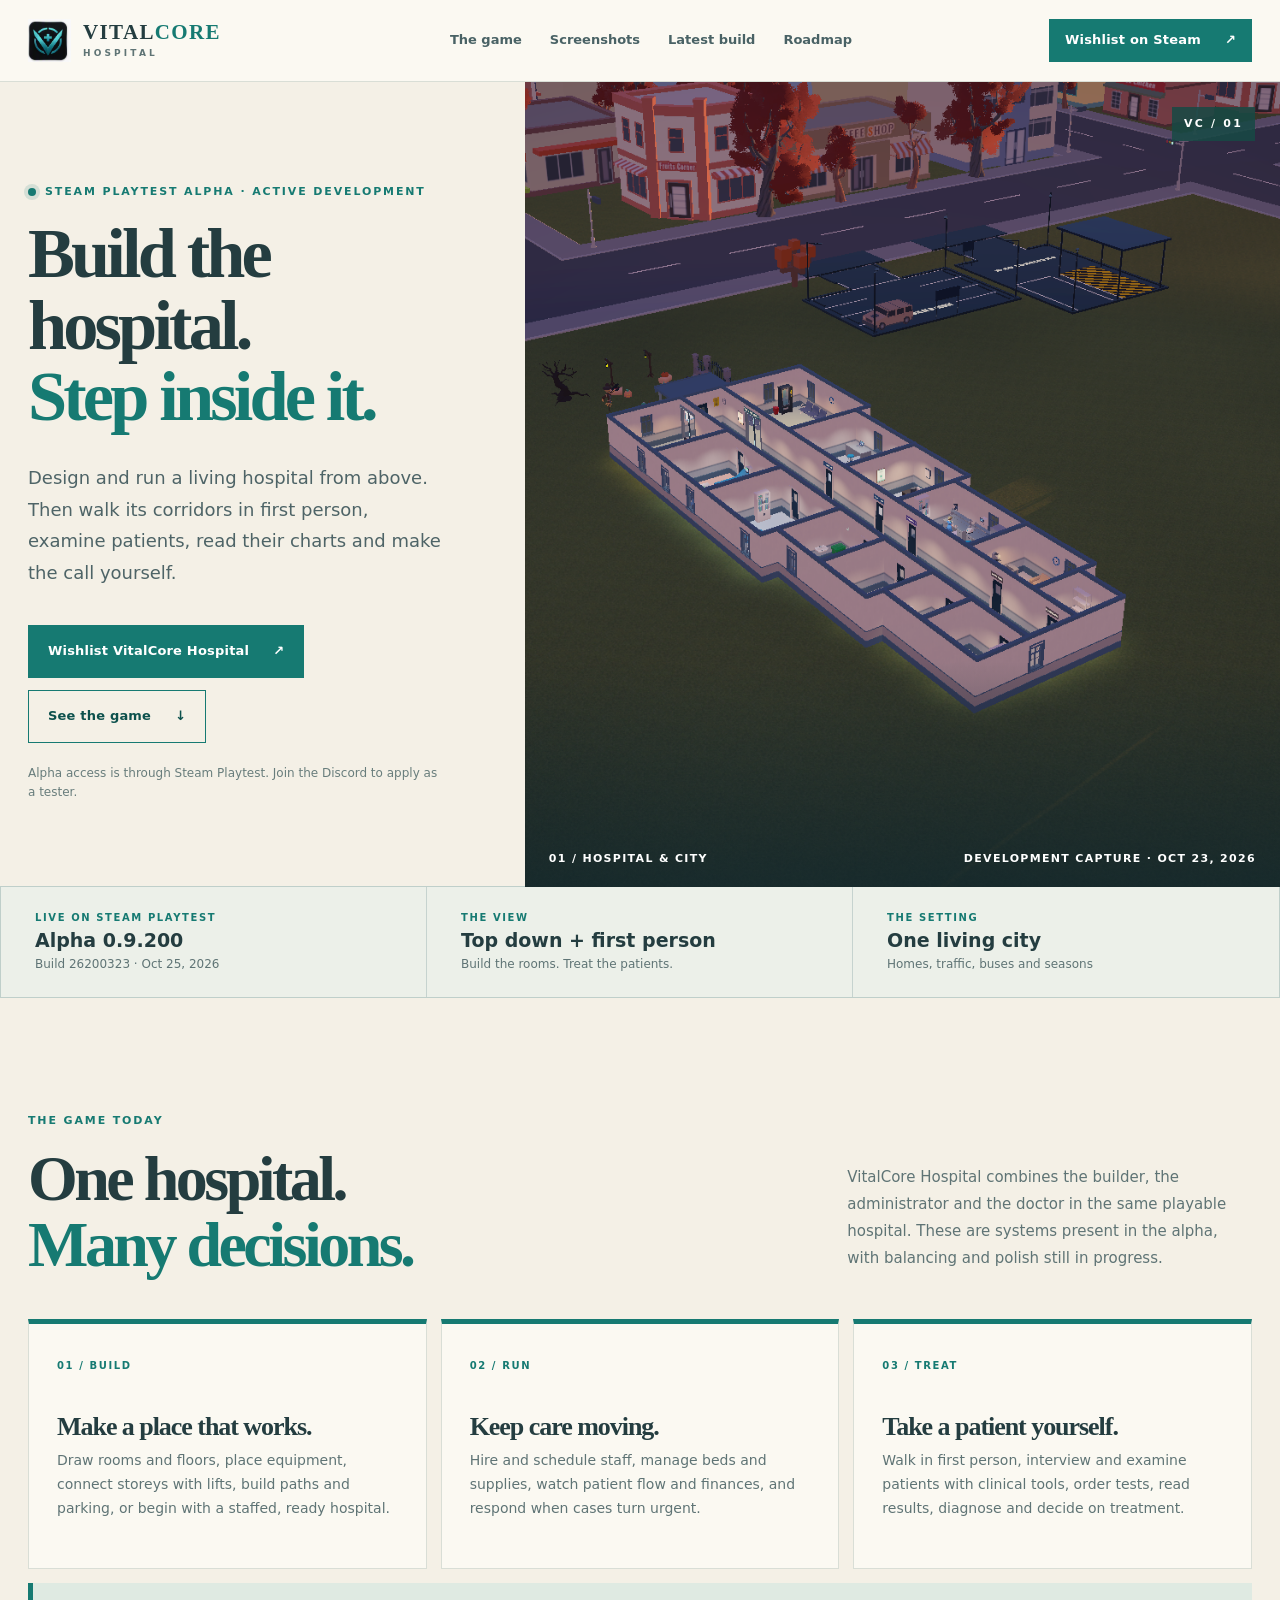
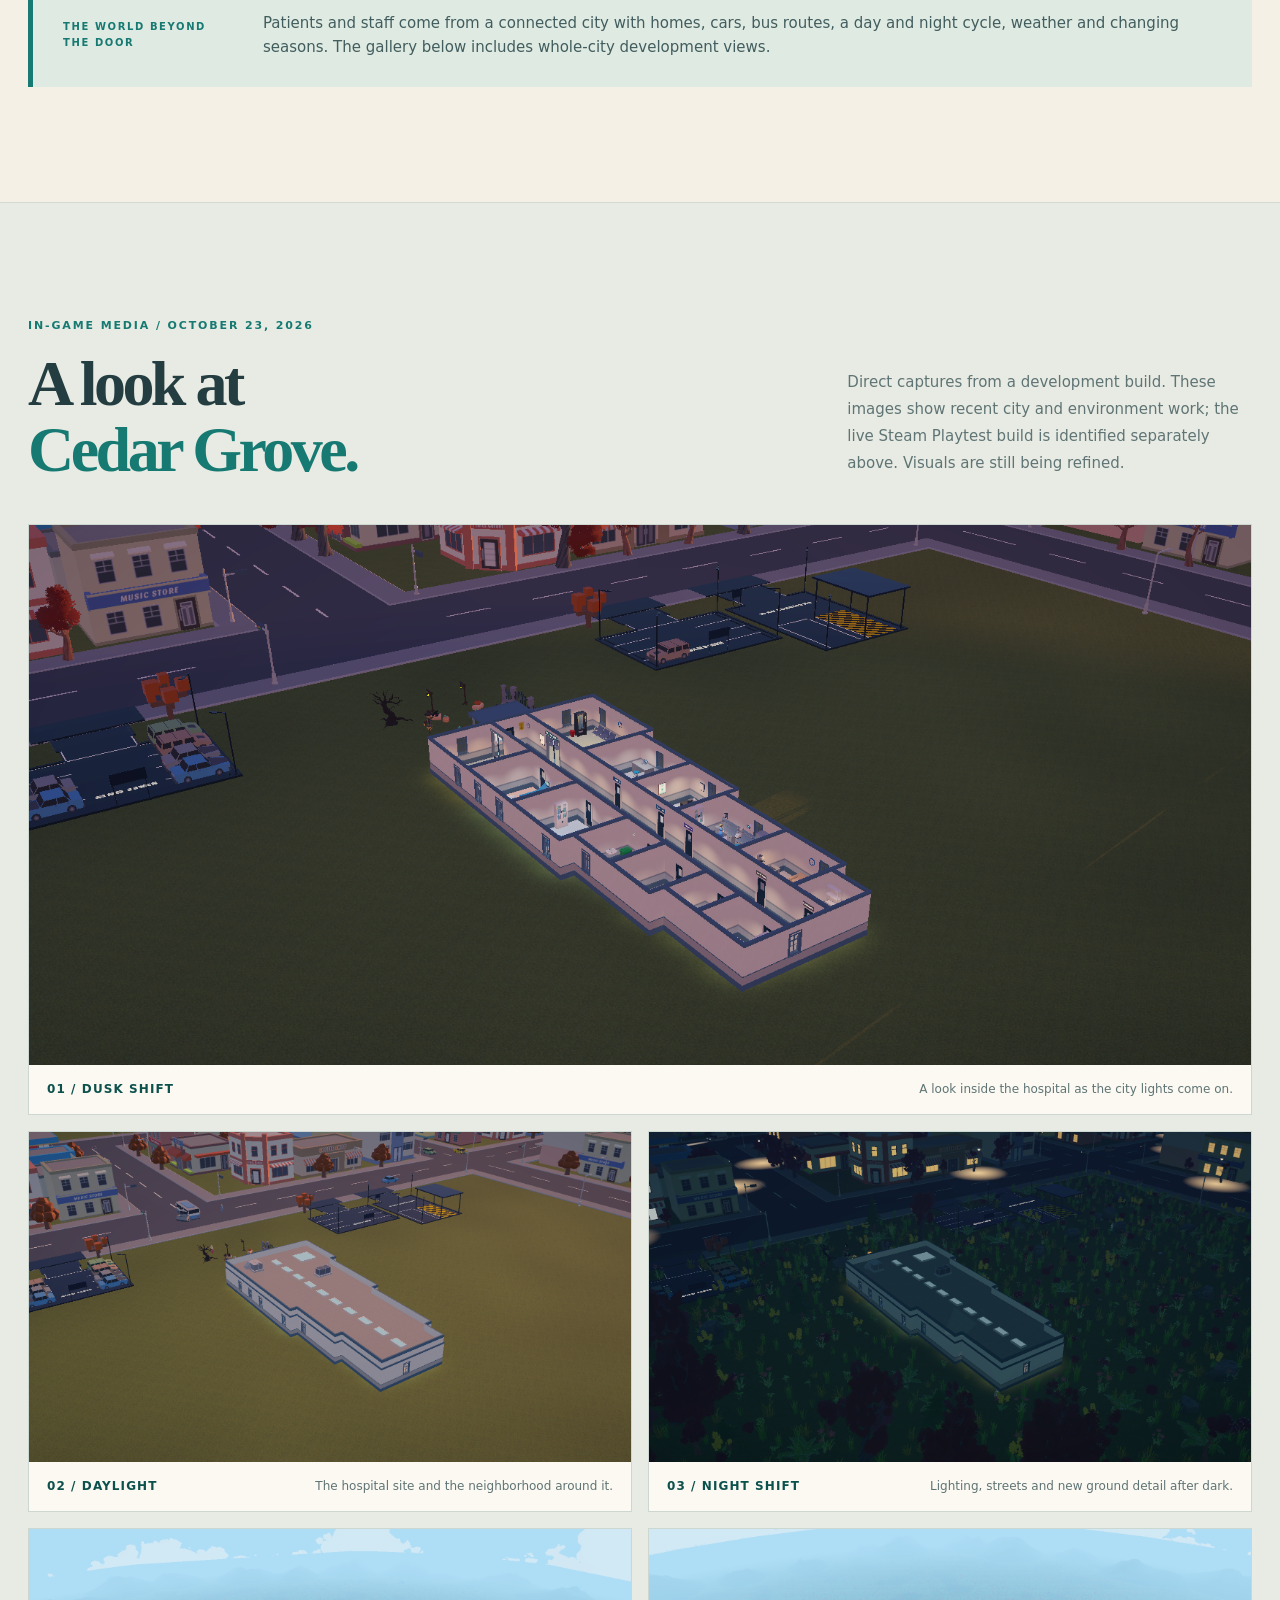
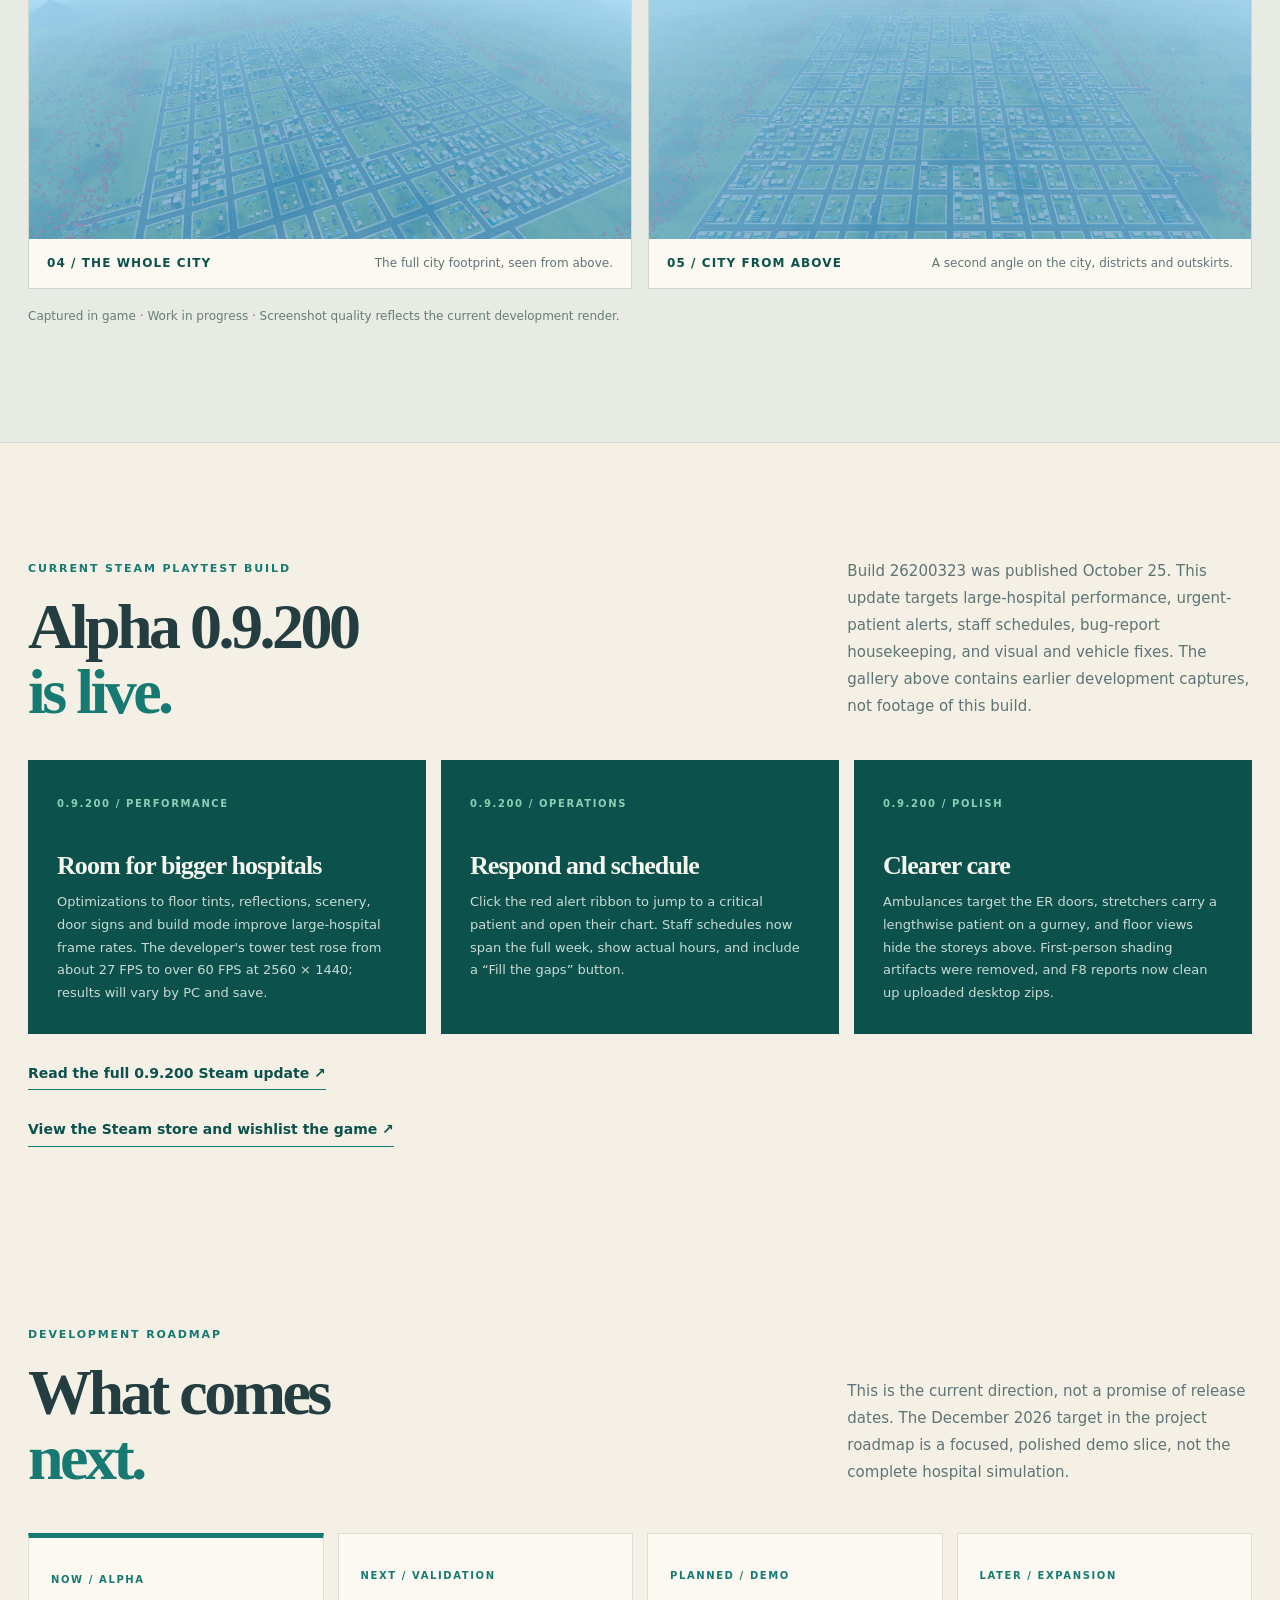
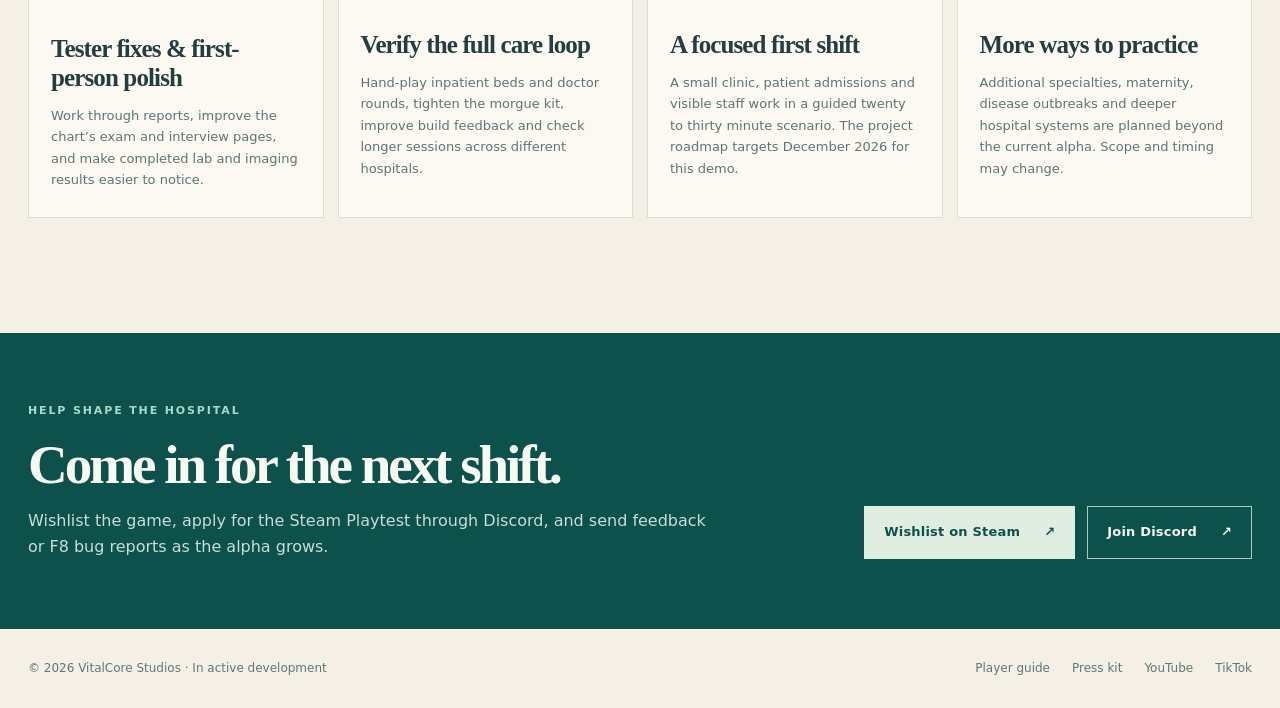
==== commit 76b18e4a: "Update website for alpha 0.9.200" ====
--- a/index.html
+++ b/index.html
@@ -53,7 +53,7 @@
     </section>
 
     <div class="status-bar" aria-label="Development status">
-      <div><span class="status-label">LIVE ON STEAM PLAYTEST</span><strong>Alpha 0.9.199</strong><small>Build 26163607 · Oct 23, 2026</small></div>
+      <div><span class="status-label">LIVE ON STEAM PLAYTEST</span><strong>Alpha 0.9.200</strong><small>Build 26200323 · Oct 25, 2026</small></div>
       <div><span class="status-label">THE VIEW</span><strong>Top down + first person</strong><small>Build the rooms. Treat the patients.</small></div>
       <div><span class="status-label">THE SETTING</span><strong>One living city</strong><small>Homes, traffic, buses and seasons</small></div>
     </div>
@@ -81,12 +81,13 @@
     </section>
 
     <section id="build" class="section build-section">
-      <div class="section-heading"><div><p class="eyebrow">CURRENT STEAM PLAYTEST BUILD</p><h2>Alpha 0.9.199<br><em>is live.</em></h2></div><p>Build 26163607 was pushed on October 23. It includes a hotfix for the staff recovery check and makes the light-theme build tray easier to read. Recent alpha updates also expanded the first-person clinical view and hospital operations.</p></div>
+      <div class="section-heading"><div><p class="eyebrow">CURRENT STEAM PLAYTEST BUILD</p><h2>Alpha 0.9.200<br><em>is live.</em></h2></div><p>Build 26200323 was published October 25. This update targets large-hospital performance, urgent-patient alerts, staff schedules, bug-report housekeeping, and visual and vehicle fixes. The gallery above contains earlier development captures, not footage of this build.</p></div>
       <div class="build-grid">
-        <article><span>0.9.199 / HOTFIX</span><h3>Steadier sessions</h3><p>Fixed a recurring exception in the floating-staff recovery check. The build tray now hides redundant ceiling-light items and uses readable icon colors on the light Ward theme.</p></article>
-        <article><span>0.9.198 / CLINICAL</span><h3>More to diagnose</h3><p>Six additional ear and throat conditions, updated scope views, new symptoms and treatments, and localized text across ten languages.</p></article>
-        <article><span>0.9.197 / OPERATIONS</span><h3>A hospital with more life</h3><p>Sick leave, overtime, shift handovers, early warning scores, observation and medicine rounds, bed tracking, equipment wear and utility costs. Some ward flows remain in active verification.</p></article>
+        <article><span>0.9.200 / PERFORMANCE</span><h3>Room for bigger hospitals</h3><p>Optimizations to floor tints, reflections, scenery, door signs and build mode improve large-hospital frame rates. The developer's tower test rose from about 27 FPS to over 60 FPS at 2560 × 1440; results will vary by PC and save.</p></article>
+        <article><span>0.9.200 / OPERATIONS</span><h3>Respond and schedule</h3><p>Click the red alert ribbon to jump to a critical patient and open their chart. Staff schedules now span the full week, show actual hours, and include a “Fill the gaps” button.</p></article>
+        <article><span>0.9.200 / POLISH</span><h3>Clearer care</h3><p>Ambulances target the ER doors, stretchers carry a lengthwise patient on a gurney, and floor views hide the storeys above. First-person shading artifacts were removed, and F8 reports now clean up uploaded desktop zips.</p></article>
       </div>
+      <a class="text-link" href="https://steamstore-a.akamaihd.net/news/externalpost/steam_community_announcements/1847286114042970" target="_blank" rel="noopener noreferrer">Read the full 0.9.200 Steam update <span aria-hidden="true">↗</span></a><br>
       <a class="text-link" href="https://store.steampowered.com/app/5342330/" target="_blank" rel="noopener noreferrer">View the Steam store and wishlist the game <span aria-hidden="true">↗</span></a>
     </section>
 
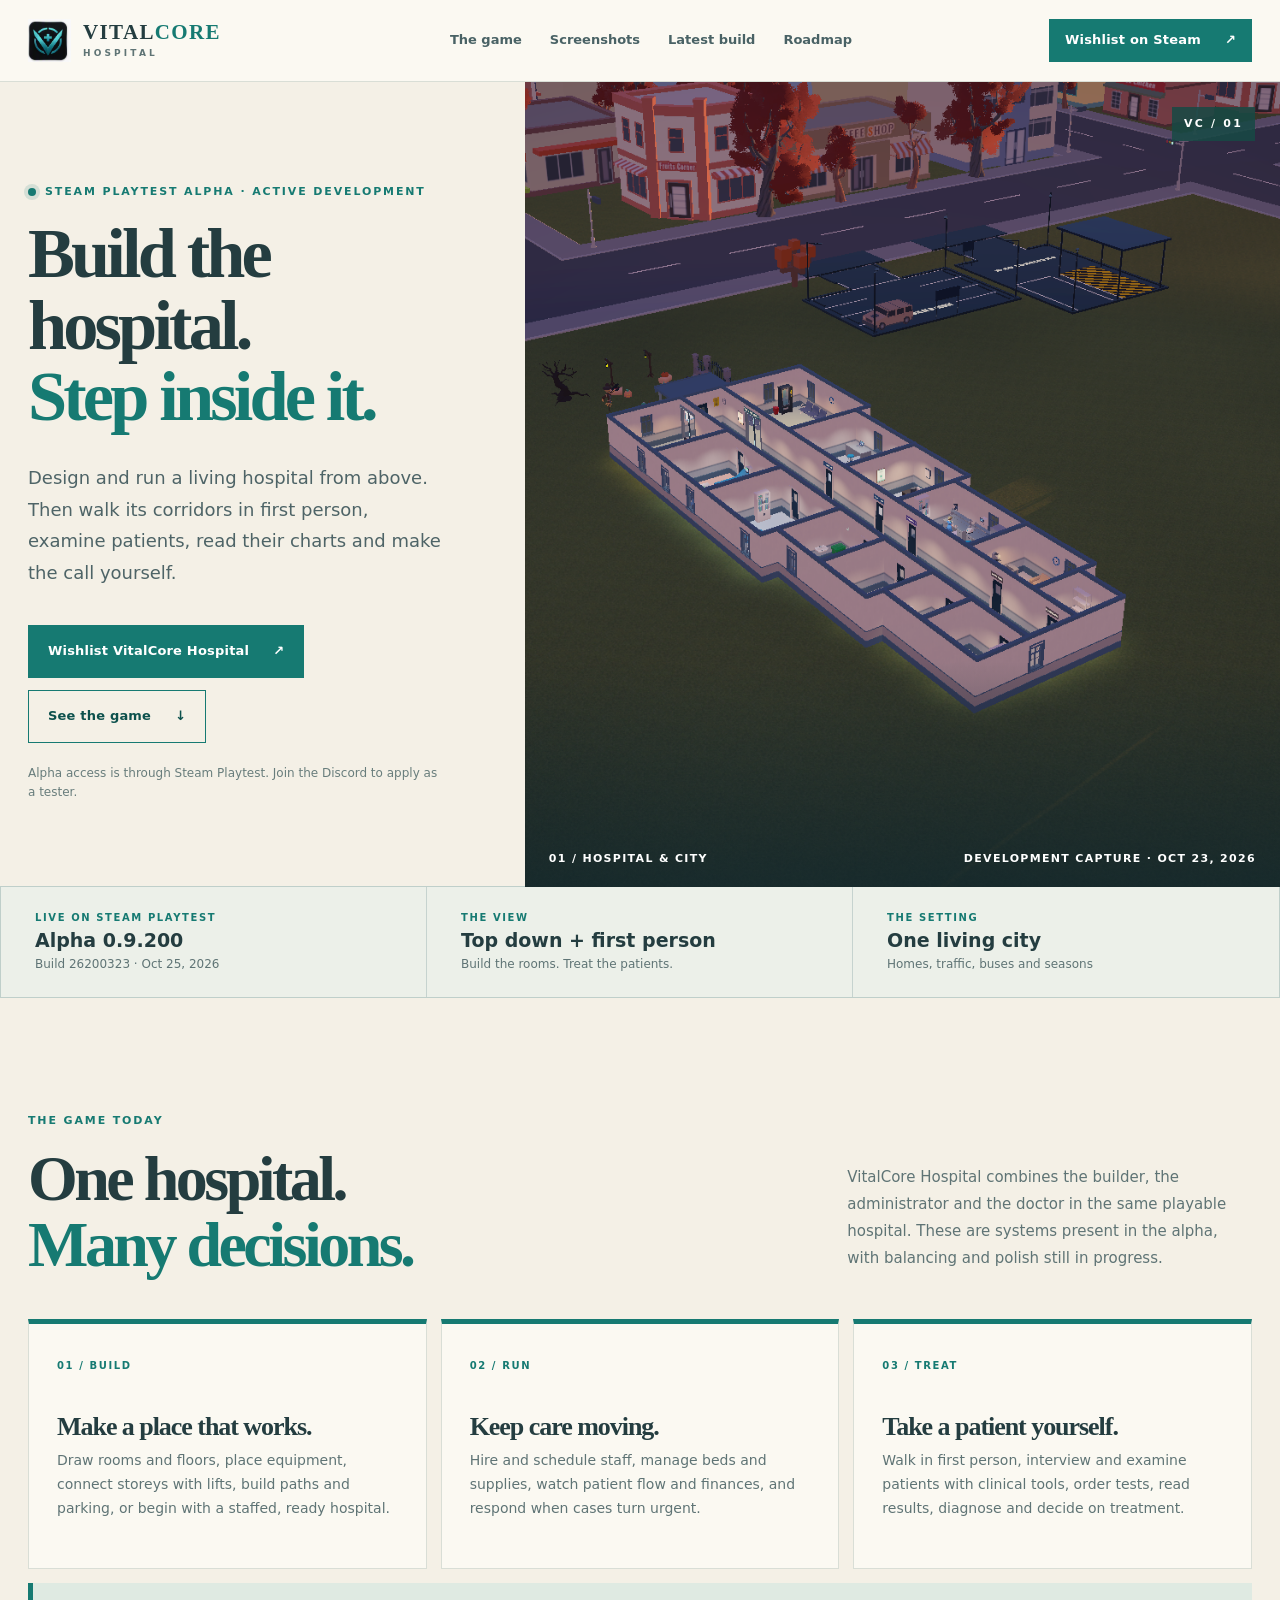
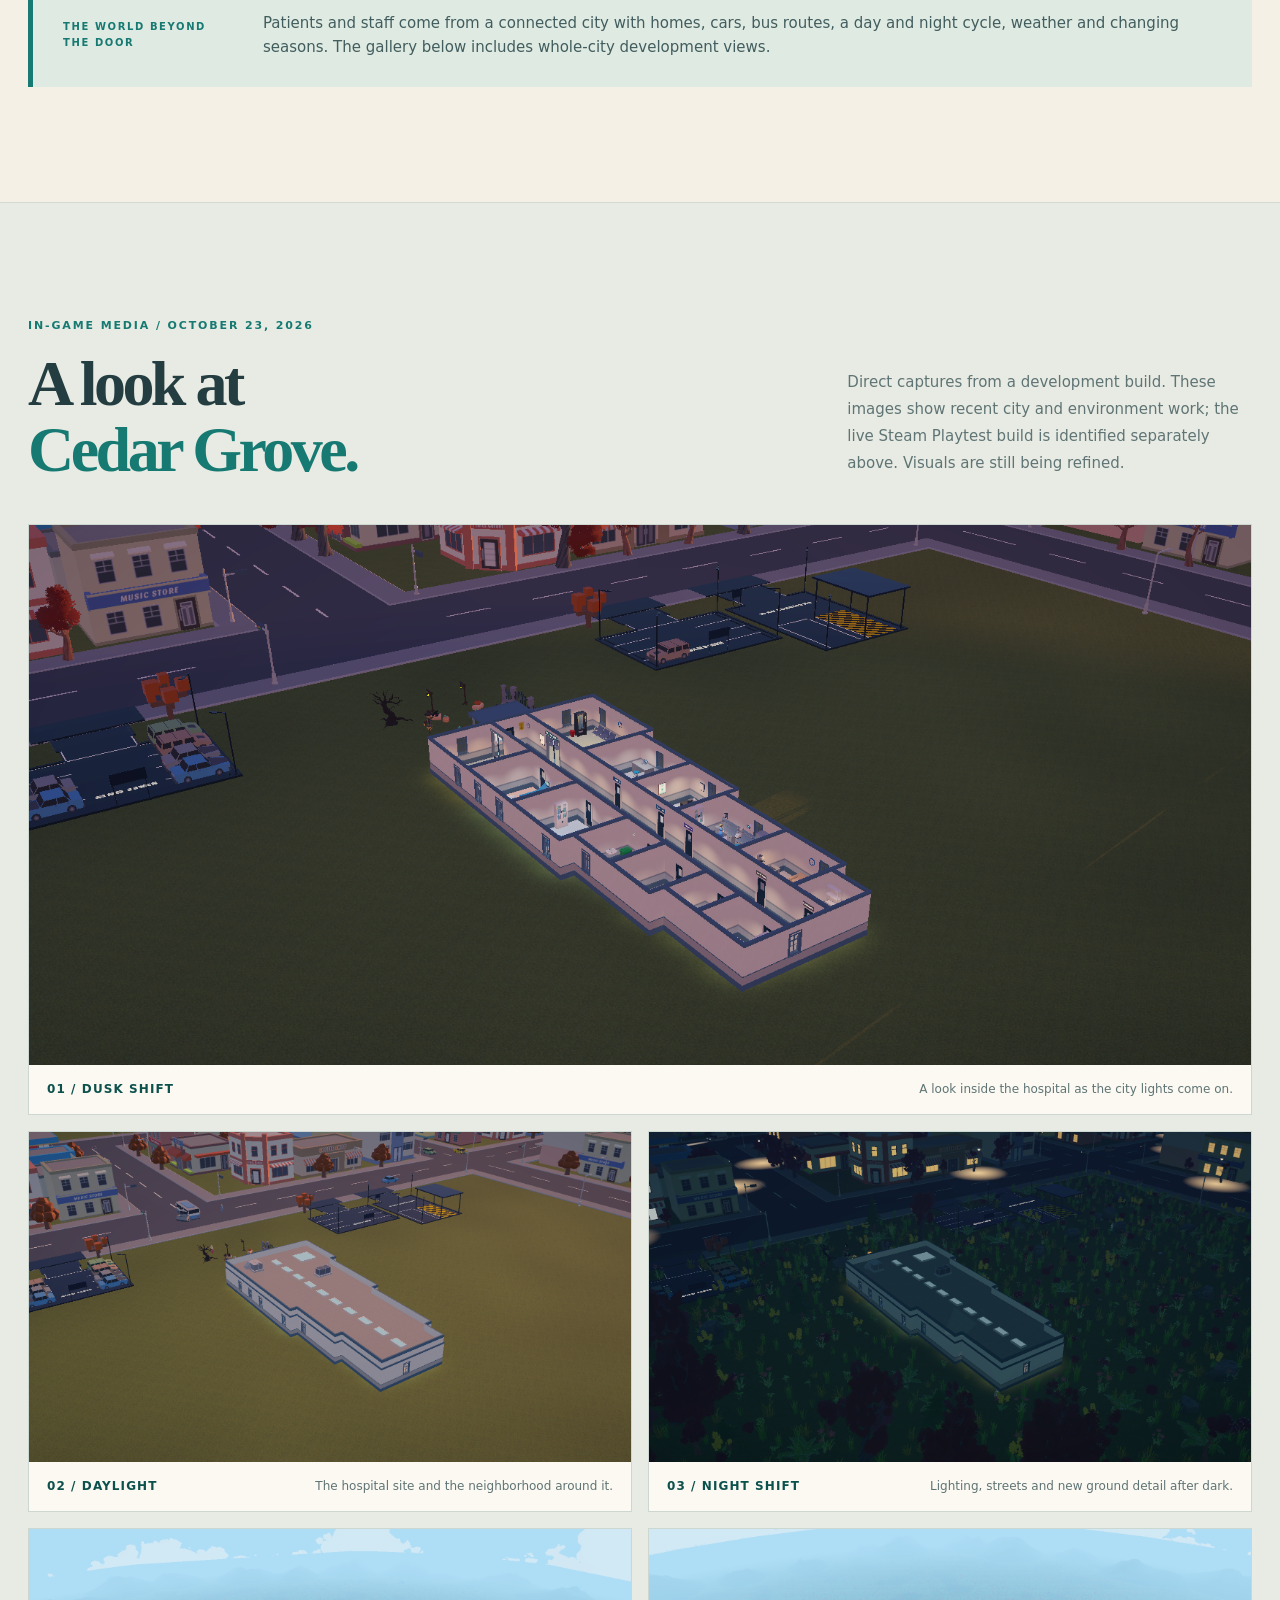
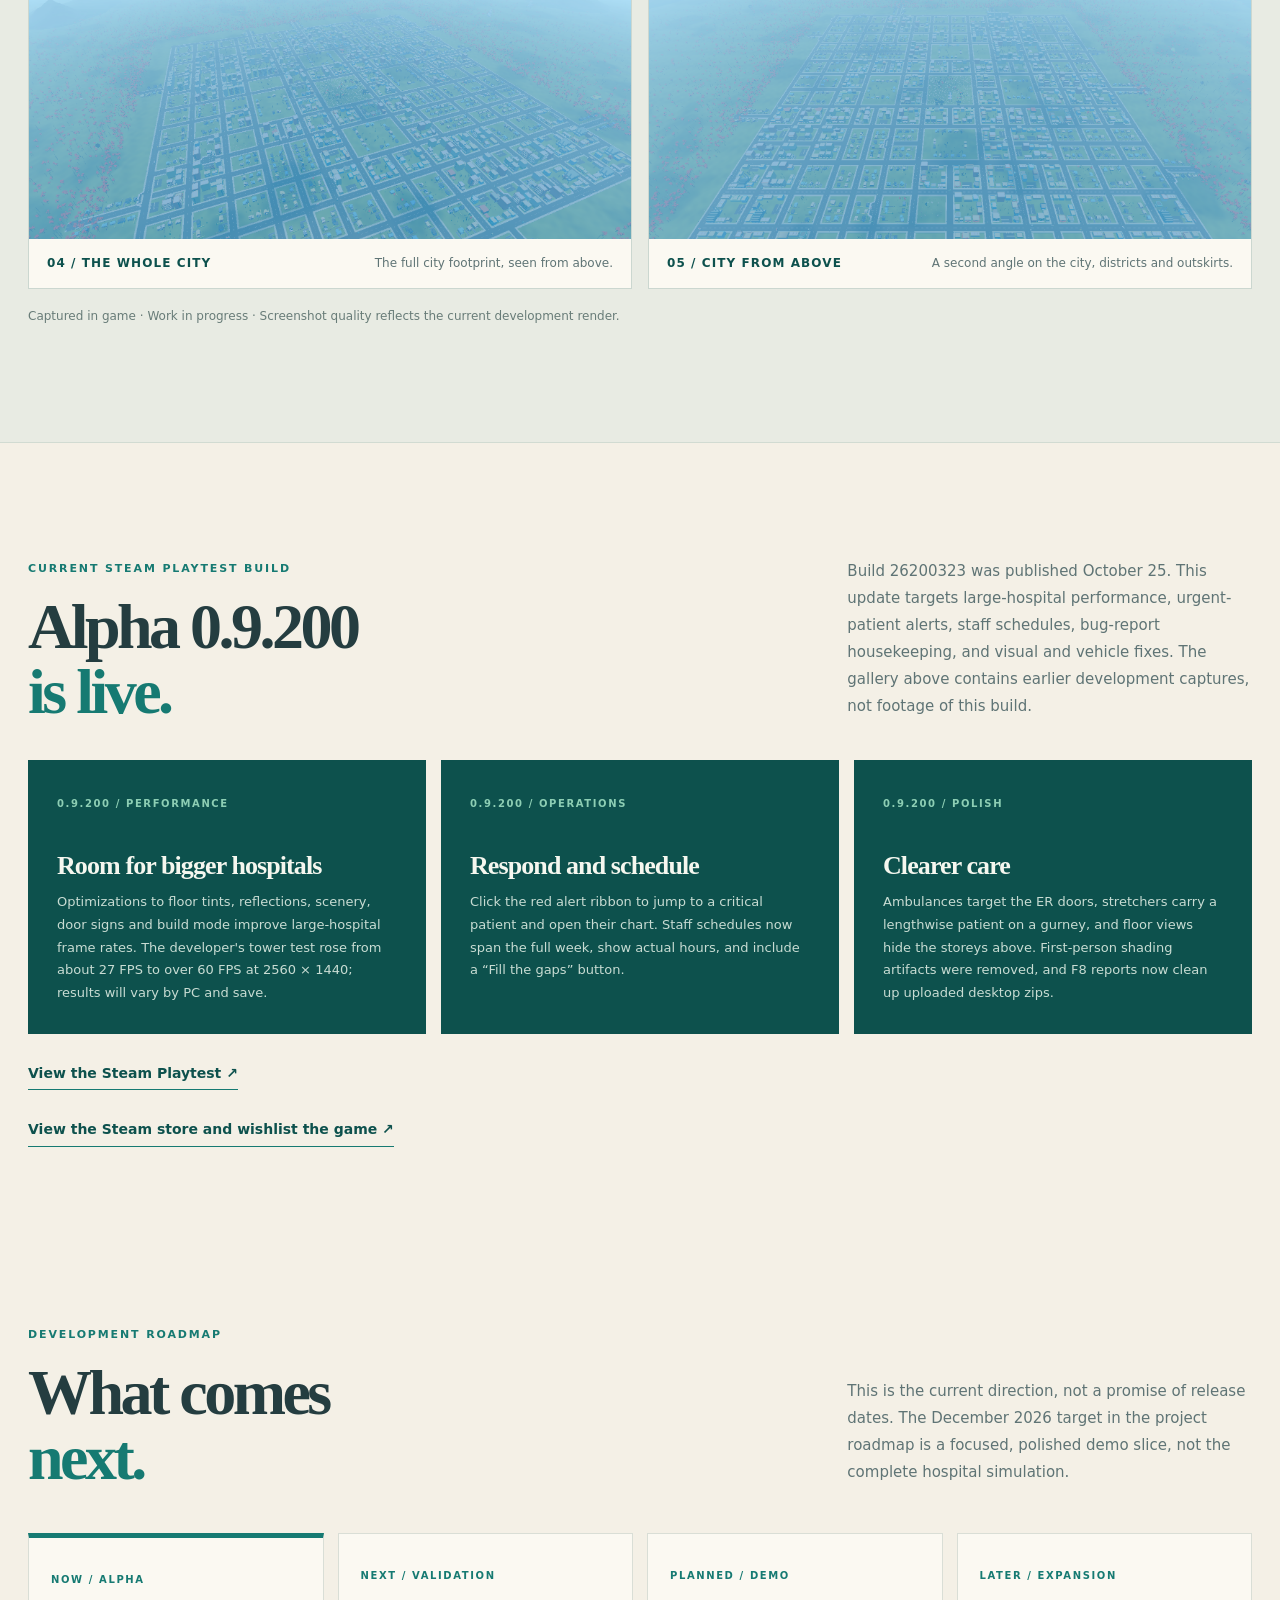
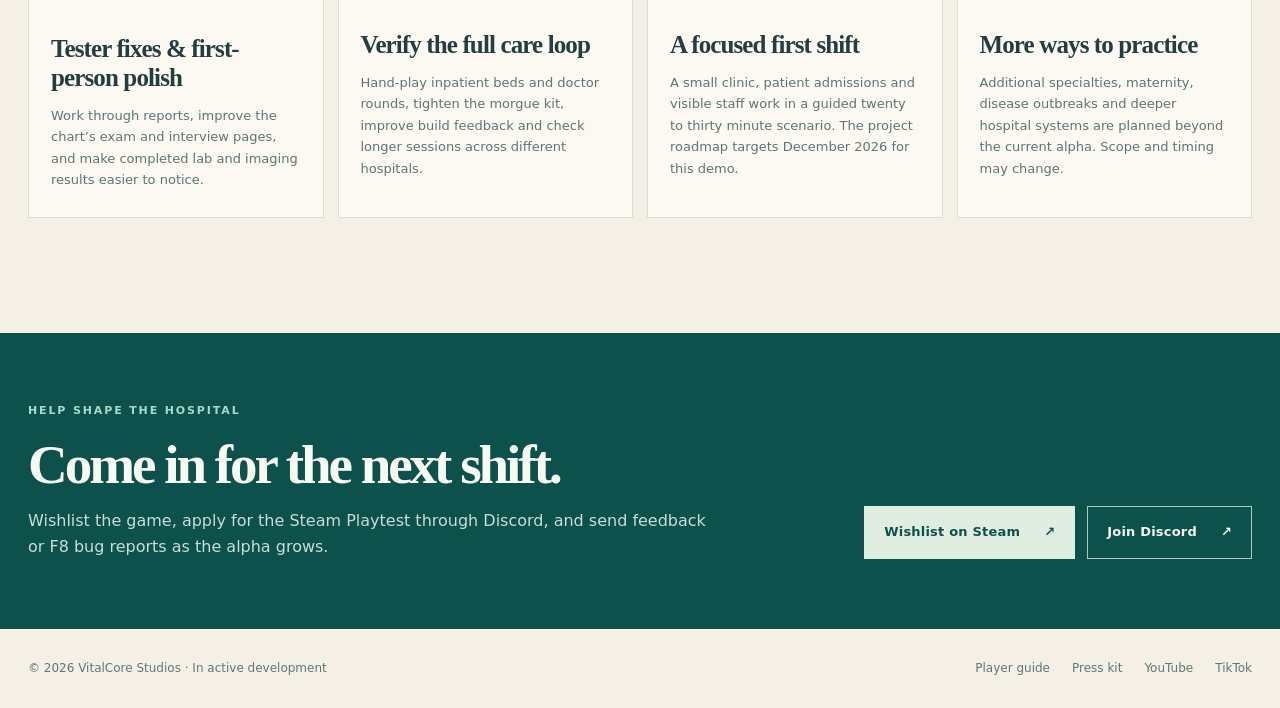
==== commit 4478d7e6: "Link playtest page from current build section" ====
--- a/index.html
+++ b/index.html
@@ -87,7 +87,7 @@
         <article><span>0.9.200 / OPERATIONS</span><h3>Respond and schedule</h3><p>Click the red alert ribbon to jump to a critical patient and open their chart. Staff schedules now span the full week, show actual hours, and include a “Fill the gaps” button.</p></article>
         <article><span>0.9.200 / POLISH</span><h3>Clearer care</h3><p>Ambulances target the ER doors, stretchers carry a lengthwise patient on a gurney, and floor views hide the storeys above. First-person shading artifacts were removed, and F8 reports now clean up uploaded desktop zips.</p></article>
       </div>
-      <a class="text-link" href="https://steamstore-a.akamaihd.net/news/externalpost/steam_community_announcements/1847286114042970" target="_blank" rel="noopener noreferrer">Read the full 0.9.200 Steam update <span aria-hidden="true">↗</span></a><br>
+      <a class="text-link" href="https://store.steampowered.com/app/5443290/" target="_blank" rel="noopener noreferrer">View the Steam Playtest <span aria-hidden="true">↗</span></a><br>
       <a class="text-link" href="https://store.steampowered.com/app/5342330/" target="_blank" rel="noopener noreferrer">View the Steam store and wishlist the game <span aria-hidden="true">↗</span></a>
     </section>
 
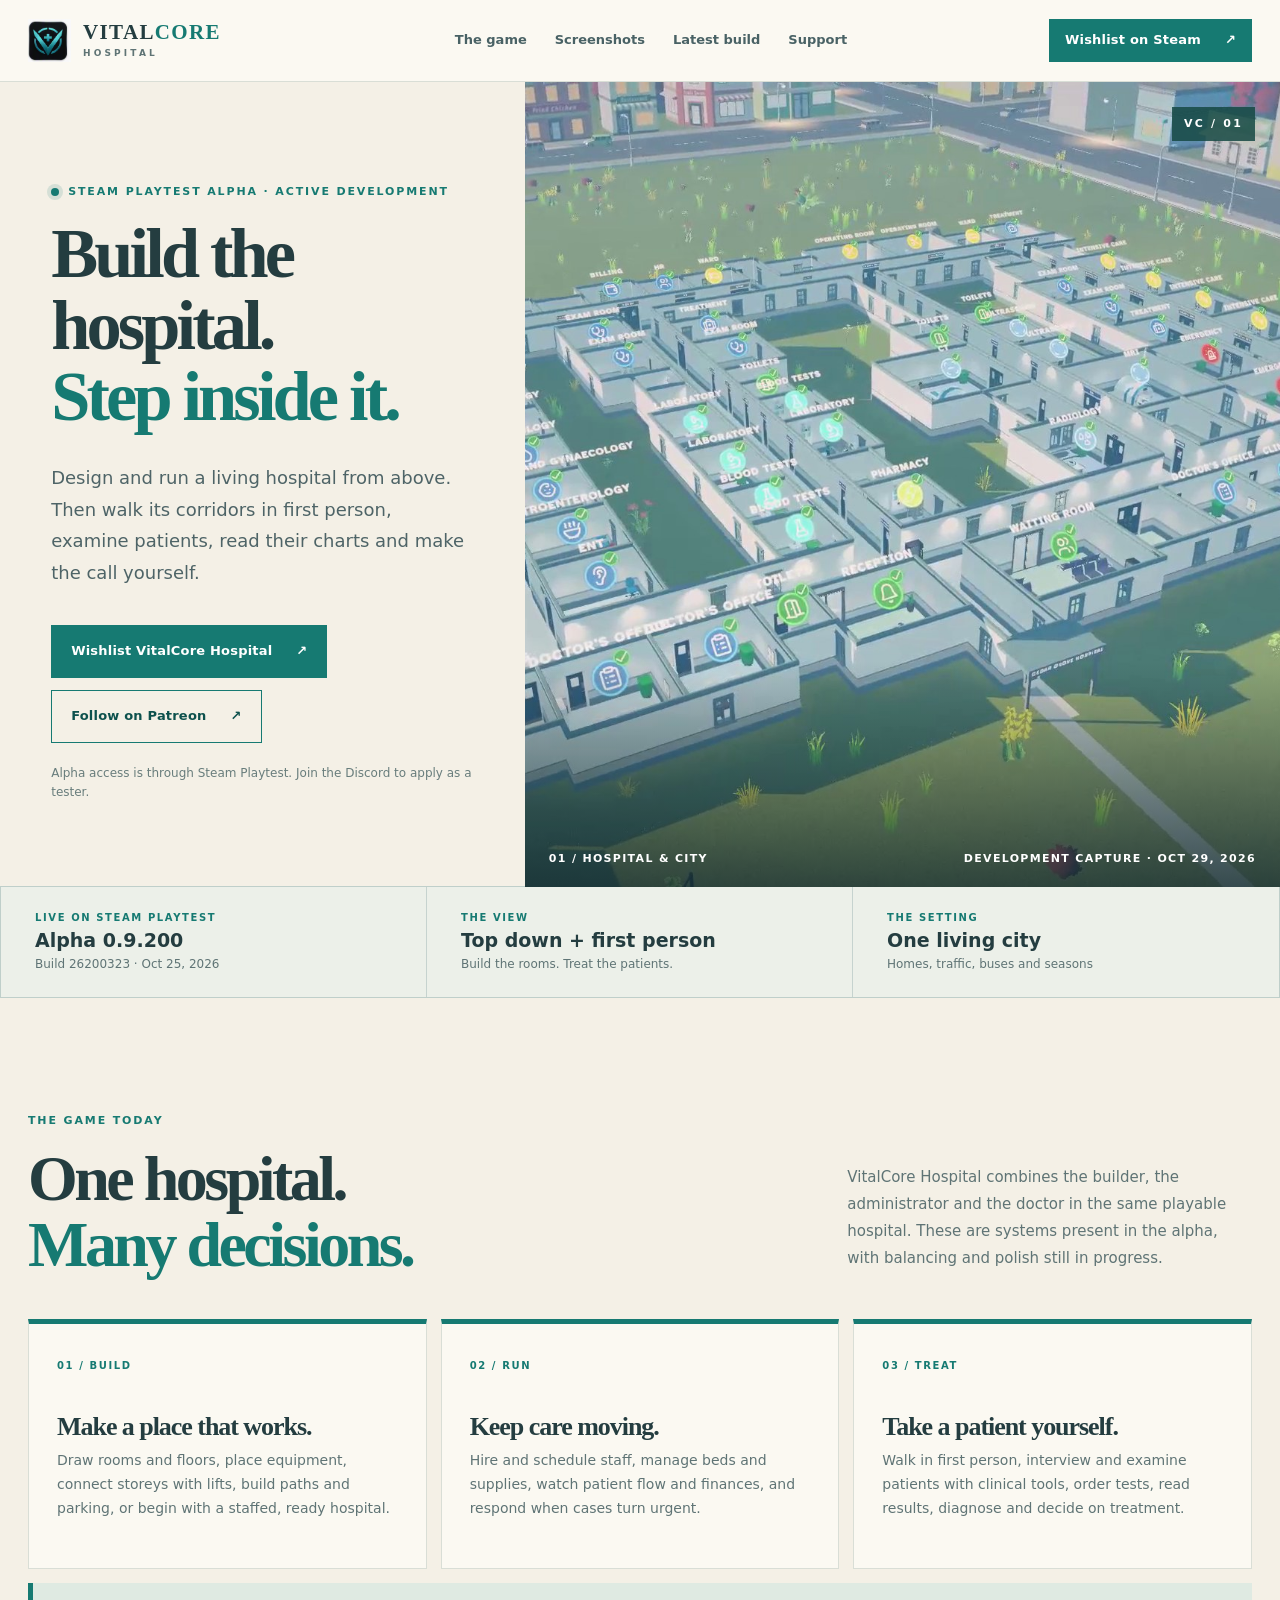
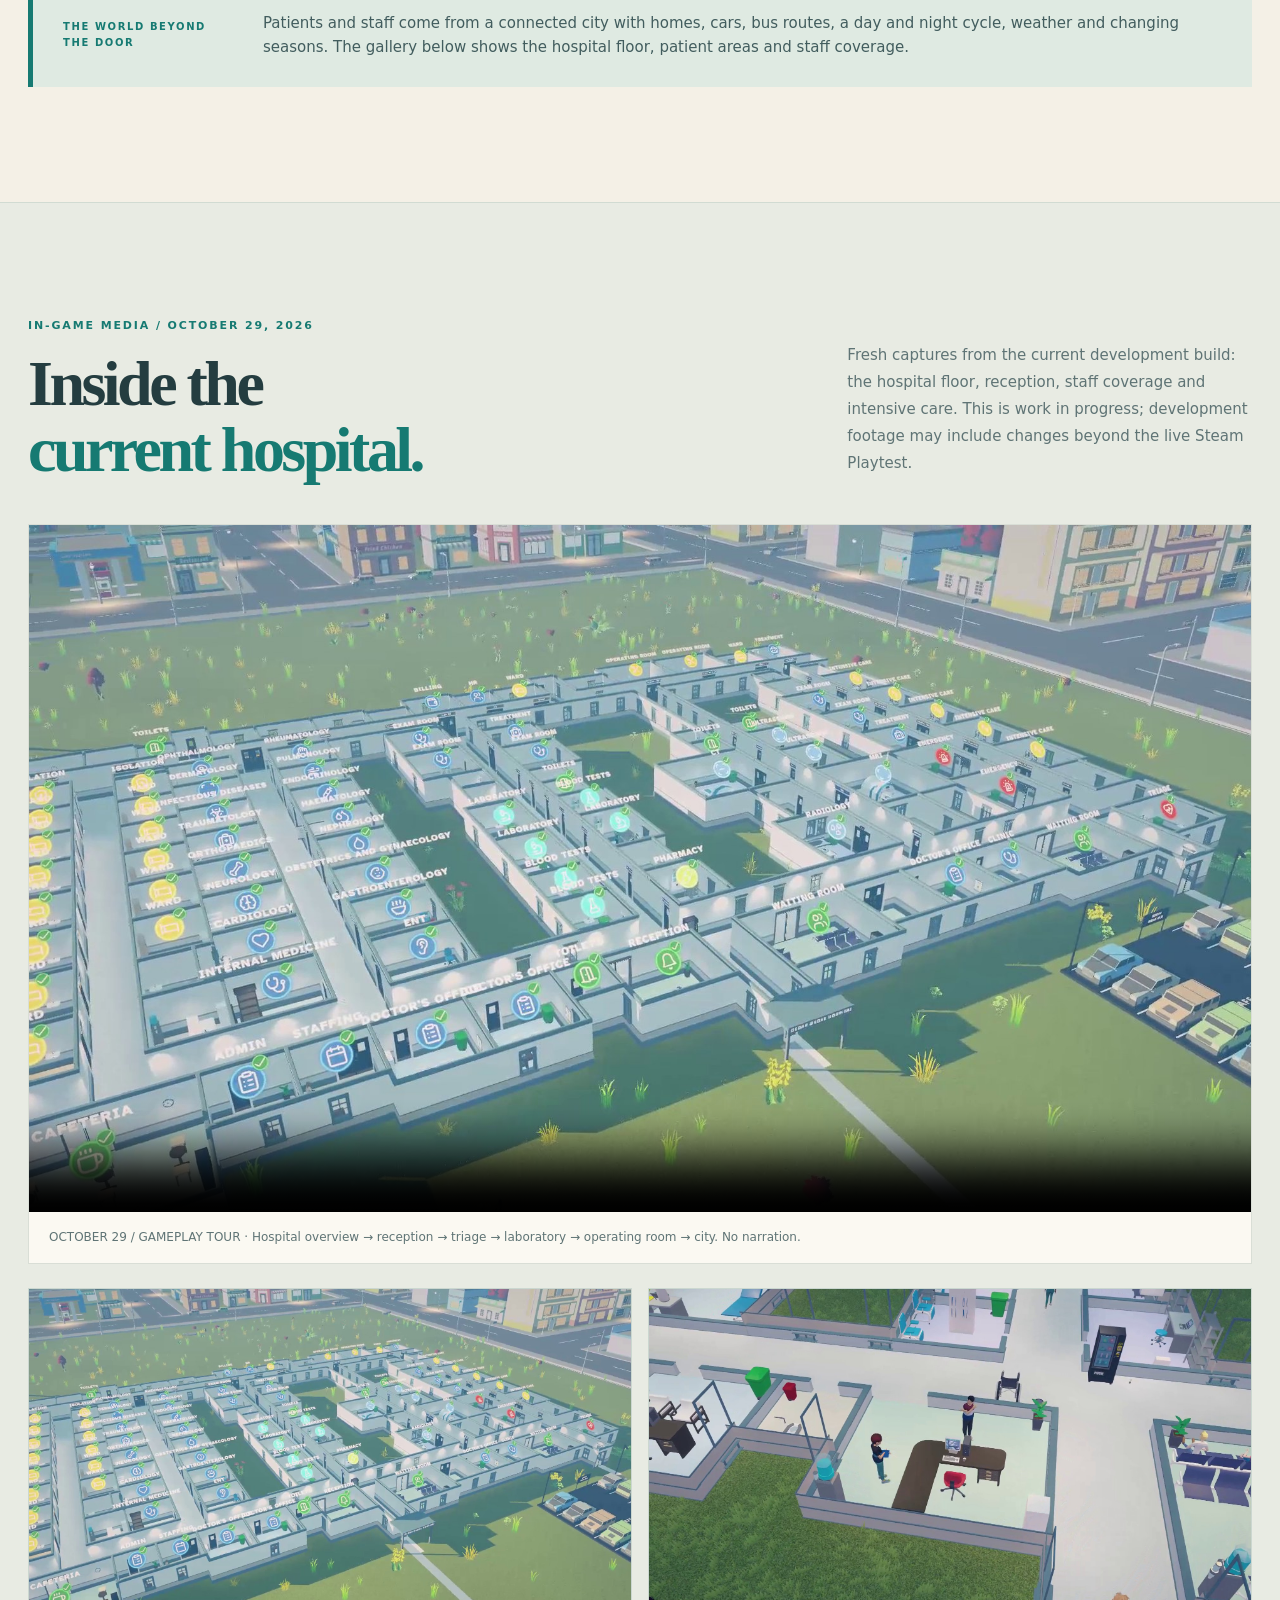
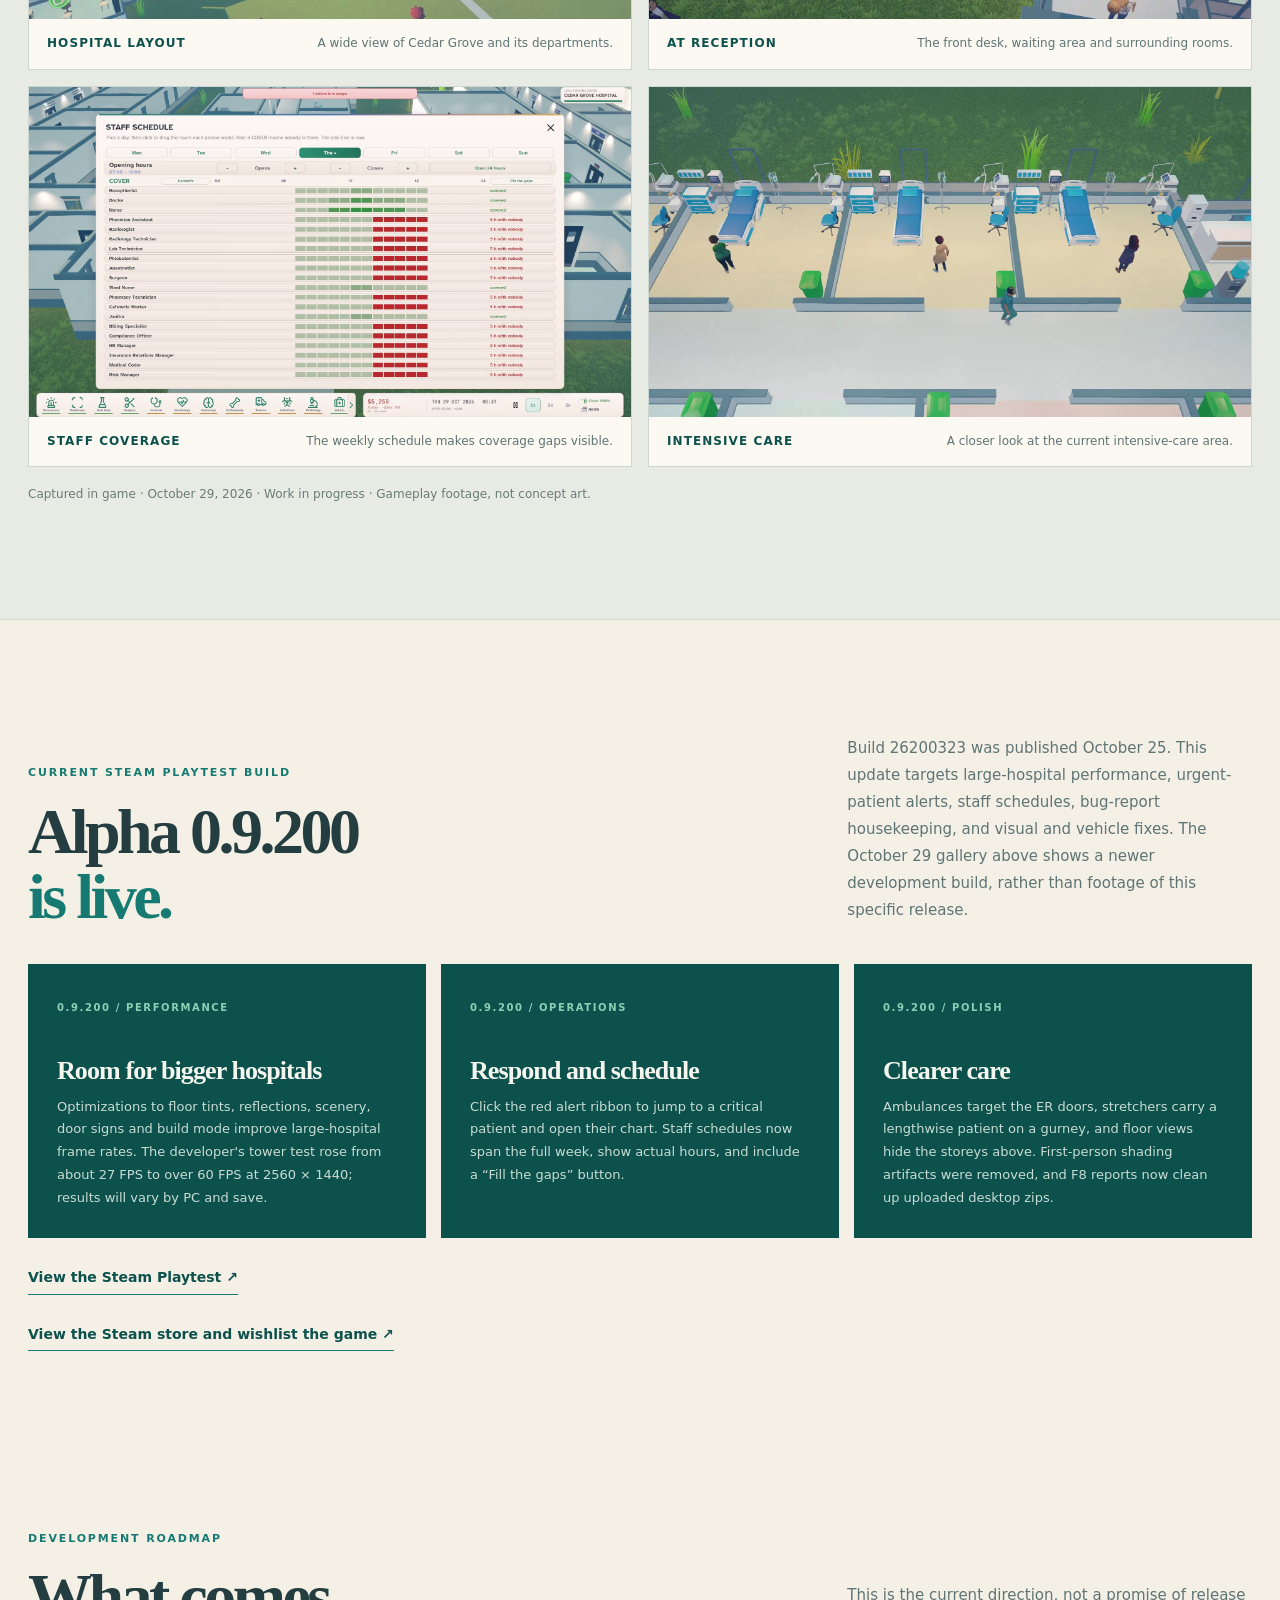
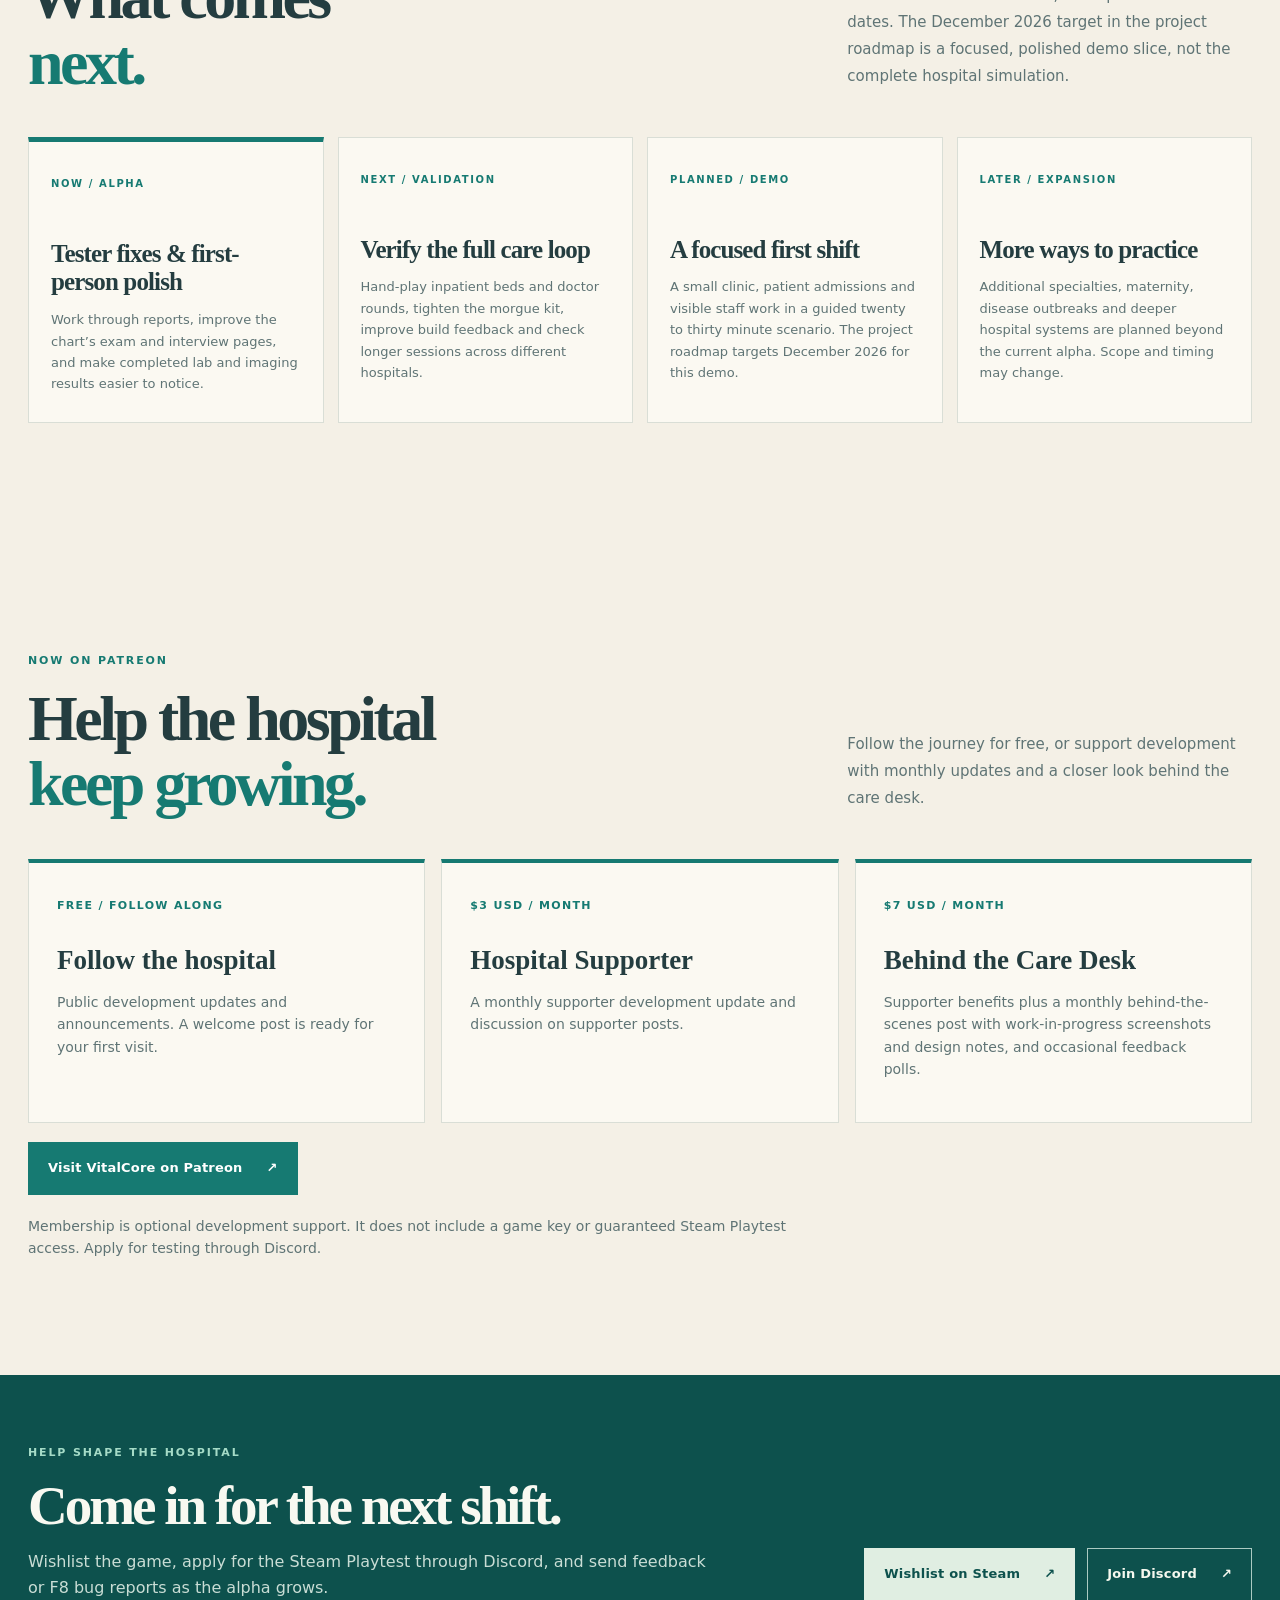
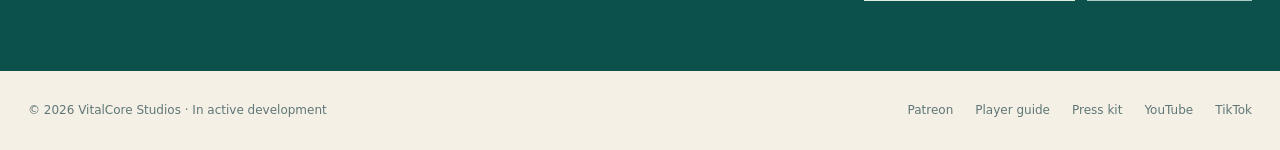
==== commit f1523ed3: "Refresh gameplay media and add Patreon support" ====
--- a/index.html
+++ b/index.html
@@ -11,25 +11,25 @@
   <meta property="og:title" content="VitalCore Hospital | Build it. Run it. Treat the patients.">
   <meta property="og:description" content="A hospital builder and doctor game. See authentic hospital and city captures, the latest Steam Playtest build and what is coming next.">
   <meta property="og:url" content="https://ikali2571.github.io/vitalcore-game/">
-  <meta property="og:image" content="https://ikali2571.github.io/vitalcore-game/assets/dev-2026-10-23-hospital-dusk.png">
-  <meta property="og:image:alt" content="VitalCore Hospital and the surrounding city at dusk, captured in game">
+  <meta property="og:image" content="https://ikali2571.github.io/vitalcore-game/assets/dev-2026-10-29-hospital.jpg">
+  <meta property="og:image:alt" content="Current VitalCore Hospital development capture showing Cedar Grove and its departments">
   <meta name="twitter:card" content="summary_large_image">
   <meta name="twitter:title" content="VitalCore Hospital | Build it. Run it. Treat the patients.">
   <meta name="twitter:description" content="Explore the hospital, the city and the latest Steam Playtest alpha.">
-  <meta name="twitter:image" content="https://ikali2571.github.io/vitalcore-game/assets/dev-2026-10-23-hospital-dusk.png">
+  <meta name="twitter:image" content="https://ikali2571.github.io/vitalcore-game/assets/dev-2026-10-29-hospital.jpg">
   <link rel="canonical" href="https://ikali2571.github.io/vitalcore-game/">
   <link rel="sitemap" type="application/xml" href="sitemap.xml">
   <link rel="icon" href="assets/vitalcore-icon.png">
   <link rel="stylesheet" href="home.css">
   <title>VitalCore Hospital | Build it. Run it. Treat the patients.</title>
   <script type="application/ld+json">
-  {"@context":"https://schema.org","@type":"VideoGame","name":"VitalCore Hospital","url":"https://ikali2571.github.io/vitalcore-game/","description":"A hospital builder and doctor game where you run the hospital from above and treat patients in first person.","image":"https://ikali2571.github.io/vitalcore-game/assets/dev-2026-10-23-hospital-dusk.png","genre":["Simulation","Management","Medical Sim"],"gamePlatform":"PC","developmentStatus":"In development","author":{"@type":"Organization","name":"VitalCore Studios"},"sameAs":["https://store.steampowered.com/app/5342330/","https://www.youtube.com/@VitalCoreHospital","https://www.tiktok.com/@vitalcore.hospita","https://discord.gg/wJsszncrF6"]}
+  {"@context":"https://schema.org","@type":"VideoGame","name":"VitalCore Hospital","url":"https://ikali2571.github.io/vitalcore-game/","description":"A hospital builder and doctor game where you run the hospital from above and treat patients in first person.","image":"https://ikali2571.github.io/vitalcore-game/assets/dev-2026-10-29-hospital.jpg","genre":["Simulation","Management","Medical Sim"],"gamePlatform":"PC","developmentStatus":"In development","author":{"@type":"Organization","name":"VitalCore Studios"},"sameAs":["https://store.steampowered.com/app/5342330/","https://www.youtube.com/@VitalCoreHospital","https://www.tiktok.com/@vitalcore.hospita","https://discord.gg/wJsszncrF6"]}
   </script>
 </head>
 <body>
   <header class="site-header">
     <a class="brand" href="#top" aria-label="VitalCore Hospital home"><img src="assets/vitalcore-icon.png" alt=""><span>VITAL<span class="brand-accent">CORE</span><small>HOSPITAL</small></span></a>
-    <nav aria-label="Main navigation"><a href="#play">The game</a><a href="#gallery">Screenshots</a><a href="#build">Latest build</a><a href="#roadmap">Roadmap</a></nav>
+    <nav aria-label="Main navigation"><a href="#play">The game</a><a href="#gallery">Screenshots</a><a href="#build">Latest build</a><a href="#support">Support</a></nav>
     <a class="header-cta" href="https://store.steampowered.com/app/5342330/" target="_blank" rel="noopener noreferrer">Wishlist on Steam <span aria-hidden="true">↗</span></a>
   </header>
 
@@ -41,13 +41,13 @@
         <p class="lead">Design and run a living hospital from above. Then walk its corridors in first person, examine patients, read their charts and make the call yourself.</p>
         <div class="actions">
           <a class="button primary" href="https://store.steampowered.com/app/5342330/" target="_blank" rel="noopener noreferrer">Wishlist VitalCore Hospital <span aria-hidden="true">↗</span></a>
-          <a class="button secondary" href="#gallery">See the game <span aria-hidden="true">↓</span></a>
+          <a class="button secondary" href="https://www.patreon.com/VitalCoreHospital" target="_blank" rel="noopener noreferrer">Follow on Patreon <span aria-hidden="true">↗</span></a>
         </div>
         <p class="hero-note">Alpha access is through Steam Playtest. Join the Discord to apply as a tester.</p>
       </div>
       <figure class="hero-shot">
-        <img src="assets/dev-2026-10-23-hospital-dusk.png" alt="In-game view of the hospital and city streets at dusk" fetchpriority="high">
-        <figcaption><span>01 / HOSPITAL &amp; CITY</span><span>Development capture · Oct 23, 2026</span></figcaption>
+        <img src="assets/dev-2026-10-29-hospital.jpg" alt="Current in-game view of Cedar Grove Hospital and its departments" fetchpriority="high">
+        <figcaption><span>01 / HOSPITAL &amp; CITY</span><span>Development capture · Oct 29, 2026</span></figcaption>
       </figure>
       <div class="hero-corner" aria-hidden="true">VC / 01</div>
     </section>
@@ -65,23 +65,23 @@
         <article><span class="system-number">02 / RUN</span><h3>Keep care moving.</h3><p>Hire and schedule staff, manage beds and supplies, watch patient flow and finances, and respond when cases turn urgent.</p></article>
         <article><span class="system-number">03 / TREAT</span><h3>Take a patient yourself.</h3><p>Walk in first person, interview and examine patients with clinical tools, order tests, read results, diagnose and decide on treatment.</p></article>
       </div>
-      <div class="world-note"><span>THE WORLD BEYOND THE DOOR</span><p>Patients and staff come from a connected city with homes, cars, bus routes, a day and night cycle, weather and changing seasons. The gallery below includes whole-city development views.</p></div>
+      <div class="world-note"><span>THE WORLD BEYOND THE DOOR</span><p>Patients and staff come from a connected city with homes, cars, bus routes, a day and night cycle, weather and changing seasons. The gallery below shows the hospital floor, patient areas and staff coverage.</p></div>
     </section>
 
     <section id="gallery" class="section gallery-section">
-      <div class="section-heading"><div><p class="eyebrow">IN-GAME MEDIA / OCTOBER 23, 2026</p><h2>A look at<br><em>Cedar Grove.</em></h2></div><p>Direct captures from a development build. These images show recent city and environment work; the live Steam Playtest build is identified separately above. Visuals are still being refined.</p></div>
+      <div class="section-heading"><div><p class="eyebrow">IN-GAME MEDIA / OCTOBER 29, 2026</p><h2>Inside the<br><em>current hospital.</em></h2></div><p>Fresh captures from the current development build: the hospital floor, reception, staff coverage and intensive care. This is work in progress; development footage may include changes beyond the live Steam Playtest.</p></div>
+      <figure class="gameplay-video"><video controls playsinline preload="none" poster="assets/dev-2026-10-29-hospital.jpg" aria-label="Short VitalCore Hospital gameplay tour: hospital overview, reception, triage, laboratory, operating room and city"><source src="assets/dev-2026-10-29-hospital-tour.mp4" type="video/mp4"><a href="assets/dev-2026-10-29-hospital-tour.mp4">Watch the gameplay clip</a></video><figcaption>OCTOBER 29 / GAMEPLAY TOUR · Hospital overview → reception → triage → laboratory → operating room → city. No narration.</figcaption></figure>
       <div class="gallery-grid">
-        <figure class="gallery-card gallery-large"><a href="assets/dev-2026-10-23-hospital-dusk.png" target="_blank"><img src="assets/dev-2026-10-23-hospital-dusk.png" alt="Hospital cutaway and city streets at dusk" loading="lazy"></a><figcaption><b>01 / DUSK SHIFT</b><span>A look inside the hospital as the city lights come on.</span></figcaption></figure>
-        <figure class="gallery-card"><a href="assets/dev-2026-10-23-hospital-day.png" target="_blank"><img src="assets/dev-2026-10-23-hospital-day.png" alt="Hospital building, car parks and city blocks in daylight" loading="lazy"></a><figcaption><b>02 / DAYLIGHT</b><span>The hospital site and the neighborhood around it.</span></figcaption></figure>
-        <figure class="gallery-card"><a href="assets/dev-2026-10-23-hospital-night.png" target="_blank"><img src="assets/dev-2026-10-23-hospital-night.png" alt="Hospital, planted grounds and lit city windows at night" loading="lazy"></a><figcaption><b>03 / NIGHT SHIFT</b><span>Lighting, streets and new ground detail after dark.</span></figcaption></figure>
-        <figure class="gallery-card gallery-wide"><a href="assets/dev-2026-10-23-city-aerial-2.png" target="_blank"><img src="assets/dev-2026-10-23-city-aerial-2.png" alt="Wide aerial view of the entire connected city and surrounding forest" loading="lazy"></a><figcaption><b>04 / THE WHOLE CITY</b><span>The full city footprint, seen from above.</span></figcaption></figure>
-        <figure class="gallery-card gallery-wide"><a href="assets/dev-2026-10-23-city-aerial.png" target="_blank"><img src="assets/dev-2026-10-23-city-aerial.png" alt="Second whole-city aerial view with streets, districts and tree cover" loading="lazy"></a><figcaption><b>05 / CITY FROM ABOVE</b><span>A second angle on the city, districts and outskirts.</span></figcaption></figure>
+        <figure class="gallery-card"><a href="assets/dev-2026-10-29-hospital.jpg" target="_blank" rel="noopener"><img src="assets/dev-2026-10-29-hospital.jpg" alt="Hospital layout in the current VitalCore Hospital development build" loading="lazy" width="1920" height="1080"></a><figcaption><b>HOSPITAL LAYOUT</b><span>A wide view of Cedar Grove and its departments.</span></figcaption></figure>
+        <figure class="gallery-card"><a href="assets/dev-2026-10-29-reception.jpg" target="_blank" rel="noopener"><img src="assets/dev-2026-10-29-reception.jpg" alt="At reception in the current VitalCore Hospital development build" loading="lazy" width="1920" height="1080"></a><figcaption><b>AT RECEPTION</b><span>The front desk, waiting area and surrounding rooms.</span></figcaption></figure>
+        <figure class="gallery-card"><a href="assets/dev-2026-10-29-schedule.jpg" target="_blank" rel="noopener"><img src="assets/dev-2026-10-29-schedule.jpg" alt="Staff coverage in the current VitalCore Hospital development build" loading="lazy" width="1920" height="1080"></a><figcaption><b>STAFF COVERAGE</b><span>The weekly schedule makes coverage gaps visible.</span></figcaption></figure>
+        <figure class="gallery-card"><a href="assets/dev-2026-10-29-icu.jpg" target="_blank" rel="noopener"><img src="assets/dev-2026-10-29-icu.jpg" alt="Intensive care in the current VitalCore Hospital development build" loading="lazy" width="1920" height="1080"></a><figcaption><b>INTENSIVE CARE</b><span>A closer look at the current intensive-care area.</span></figcaption></figure>
       </div>
-      <p class="gallery-disclaimer">Captured in game · Work in progress · Screenshot quality reflects the current development render.</p>
+      <p class="gallery-disclaimer">Captured in game · October 29, 2026 · Work in progress · Gameplay footage, not concept art.</p>
     </section>
 
     <section id="build" class="section build-section">
-      <div class="section-heading"><div><p class="eyebrow">CURRENT STEAM PLAYTEST BUILD</p><h2>Alpha 0.9.200<br><em>is live.</em></h2></div><p>Build 26200323 was published October 25. This update targets large-hospital performance, urgent-patient alerts, staff schedules, bug-report housekeeping, and visual and vehicle fixes. The gallery above contains earlier development captures, not footage of this build.</p></div>
+      <div class="section-heading"><div><p class="eyebrow">CURRENT STEAM PLAYTEST BUILD</p><h2>Alpha 0.9.200<br><em>is live.</em></h2></div><p>Build 26200323 was published October 25. This update targets large-hospital performance, urgent-patient alerts, staff schedules, bug-report housekeeping, and visual and vehicle fixes. The October 29 gallery above shows a newer development build, rather than footage of this specific release.</p></div>
       <div class="build-grid">
         <article><span>0.9.200 / PERFORMANCE</span><h3>Room for bigger hospitals</h3><p>Optimizations to floor tints, reflections, scenery, door signs and build mode improve large-hospital frame rates. The developer's tower test rose from about 27 FPS to over 60 FPS at 2560 × 1440; results will vary by PC and save.</p></article>
         <article><span>0.9.200 / OPERATIONS</span><h3>Respond and schedule</h3><p>Click the red alert ribbon to jump to a critical patient and open their chart. Staff schedules now span the full week, show actual hours, and include a “Fill the gaps” button.</p></article>
@@ -101,12 +101,23 @@
       </div>
     </section>
 
+    <section id="support" class="section support-section">
+      <div class="section-heading"><div><p class="eyebrow">NOW ON PATREON</p><h2>Help the hospital<br><em>keep growing.</em></h2></div><p>Follow the journey for free, or support development with monthly updates and a closer look behind the care desk.</p></div>
+      <div class="support-grid">
+        <article><span>FREE / FOLLOW ALONG</span><h3>Follow the hospital</h3><p>Public development updates and announcements. A welcome post is ready for your first visit.</p></article>
+        <article><span>$3 USD / MONTH</span><h3>Hospital Supporter</h3><p>A monthly supporter development update and discussion on supporter posts.</p></article>
+        <article><span>$7 USD / MONTH</span><h3>Behind the Care Desk</h3><p>Supporter benefits plus a monthly behind-the-scenes post with work-in-progress screenshots and design notes, and occasional feedback polls.</p></article>
+      </div>
+      <div class="actions"><a class="button primary" href="https://www.patreon.com/VitalCoreHospital" target="_blank" rel="noopener noreferrer">Visit VitalCore on Patreon <span aria-hidden="true">↗</span></a></div>
+      <p class="support-note">Membership is optional development support. It does not include a game key or guaranteed Steam Playtest access. Apply for testing through Discord.</p>
+    </section>
+
     <section id="community" class="community-section">
       <div><p class="eyebrow">HELP SHAPE THE HOSPITAL</p><h2>Come in for the next shift.</h2><p>Wishlist the game, apply for the Steam Playtest through Discord, and send feedback or F8 bug reports as the alpha grows.</p></div>
       <div class="community-actions"><a class="button primary" href="https://store.steampowered.com/app/5342330/" target="_blank" rel="noopener noreferrer">Wishlist on Steam <span aria-hidden="true">↗</span></a><a class="button secondary" href="https://discord.gg/wJsszncrF6" target="_blank" rel="noopener noreferrer">Join Discord <span aria-hidden="true">↗</span></a></div>
     </section>
   </main>
 
-  <footer class="site-footer"><span>© 2026 VitalCore Studios · In active development</span><div><a href="guide.html">Player guide</a><a href="press-kit.html">Press kit</a><a href="https://www.youtube.com/@VitalCoreHospital" target="_blank" rel="noopener noreferrer">YouTube</a><a href="https://www.tiktok.com/@vitalcore.hospita" target="_blank" rel="noopener noreferrer">TikTok</a></div></footer>
+  <footer class="site-footer"><span>© 2026 VitalCore Studios · In active development</span><div><a href="https://www.patreon.com/VitalCoreHospital" target="_blank" rel="noopener noreferrer">Patreon</a><a href="guide.html">Player guide</a><a href="press-kit.html">Press kit</a><a href="https://www.youtube.com/@VitalCoreHospital" target="_blank" rel="noopener noreferrer">YouTube</a><a href="https://www.tiktok.com/@vitalcore.hospita" target="_blank" rel="noopener noreferrer">TikTok</a></div></footer>
 </body>
 </html>
--- a/home.css
+++ b/home.css
@@ -16,7 +16,7 @@
 .header-cta{padding:11px 16px;background:var(--teal);color:white;white-space:nowrap}
 .header-cta:hover,.button:hover{transform:translateY(-2px);box-shadow:0 8px 18px #122e2d24}
 .hero{position:relative;min-height:680px;max-width:1550px;margin:auto;display:grid;grid-template-columns:minmax(0,.82fr) minmax(0,1.18fr);align-items:stretch;overflow:hidden}
-.hero-copy{padding:clamp(70px,8vw,125px) 6vw 85px max(28px,calc((100vw - var(--max))/2));display:flex;flex-direction:column;align-items:flex-start;justify-content:center;position:relative;z-index:1}
+.hero-copy{padding:clamp(70px,8vw,125px) clamp(28px,4vw,64px) 85px;min-width:0;display:flex;flex-direction:column;align-items:flex-start;justify-content:center;position:relative;z-index:1}
 .eyebrow{display:flex;align-items:center;gap:9px;margin:0 0 18px;color:var(--teal);font-size:11px;font-weight:850;letter-spacing:.17em;line-height:1.4}
 .signal{width:8px;height:8px;flex:none;border-radius:50%;background:var(--teal);box-shadow:0 0 0 4px #167a7224}
 h1,h2,h3,p,figure{margin-top:0}
@@ -89,3 +89,14 @@
 @media(max-width:1020px){.site-header{gap:18px;padding:0 25px}.site-header nav{gap:15px}.brand{min-width:0}.hero-copy{padding-left:35px}.section-heading{gap:35px}.roadmap-grid{grid-template-columns:repeat(2,1fr)}}
 @media(max-width:760px){.site-header{height:auto;min-height:70px;padding:12px 20px;flex-wrap:wrap}.site-header nav{order:3;width:100%;margin:0;justify-content:space-between;overflow-x:auto;padding-bottom:3px}.header-cta{margin-left:auto}.hero{display:flex;flex-direction:column}.hero-copy{padding:70px 22px 55px}.hero-shot,.hero-shot img{min-height:0;height:420px}.hero-shot figcaption{font-size:9px}.status-bar{grid-template-columns:1fr;margin:0}.status-bar>div{border-right:0;border-bottom:1px solid #c6d3cf;padding:18px 22px}.status-bar>div:last-child{border-bottom:0}.section{padding:75px 22px}.section-heading{grid-template-columns:1fr;gap:18px}.section-heading h2{font-size:50px}.system-grid,.build-grid{grid-template-columns:1fr}.system-grid article,.build-grid article{min-height:0}.system-grid h3,.build-grid h3{margin-top:22px}.world-note{grid-template-columns:1fr;gap:8px}.gallery-section{padding-left:22px;padding-right:22px}.gallery-grid{grid-template-columns:1fr}.gallery-card.gallery-large{grid-column:auto}.gallery-card img,.gallery-large img,.gallery-card.gallery-wide img{height:260px}.gallery-card figcaption{display:block}.gallery-card figcaption span{display:block;text-align:left;margin-top:5px}.community-section{grid-template-columns:1fr;padding:60px 22px}.site-footer{display:block}.site-footer div{margin-top:15px}}
 @media(max-width:430px){h1{font-size:51px}.header-cta{font-size:11px;padding:9px 11px}.brand{font-size:17px}.brand img{width:37px;height:37px}.site-header nav{font-size:11px;gap:12px}.roadmap-grid{grid-template-columns:1fr}.hero-shot,.hero-shot img{height:300px}}
+
+.gameplay-video{margin:0 0 24px;background:var(--paper-light);border:1px solid var(--line)}
+.gameplay-video video{display:block;width:100%;aspect-ratio:16/9;background:#132e30}
+.gameplay-video figcaption{padding:16px 20px;color:var(--muted);font-size:12px}
+.support-grid{display:grid;grid-template-columns:repeat(3,minmax(0,1fr));gap:16px}
+.support-grid article{padding:28px;border:1px solid var(--line);background:var(--paper-light);border-top:4px solid var(--teal)}
+.support-grid article>span{color:var(--teal);font-size:11px;font-weight:800;letter-spacing:.12em}
+.support-grid h3{font:700 27px/1.2 Georgia,serif;margin:28px 0 14px}
+.support-grid p,.support-note{color:var(--muted);font-size:14px}
+.support-note{margin:20px 0 0;max-width:760px}
+@media(max-width:760px){.support-grid{grid-template-columns:1fr}.gameplay-video figcaption{font-size:11px}}
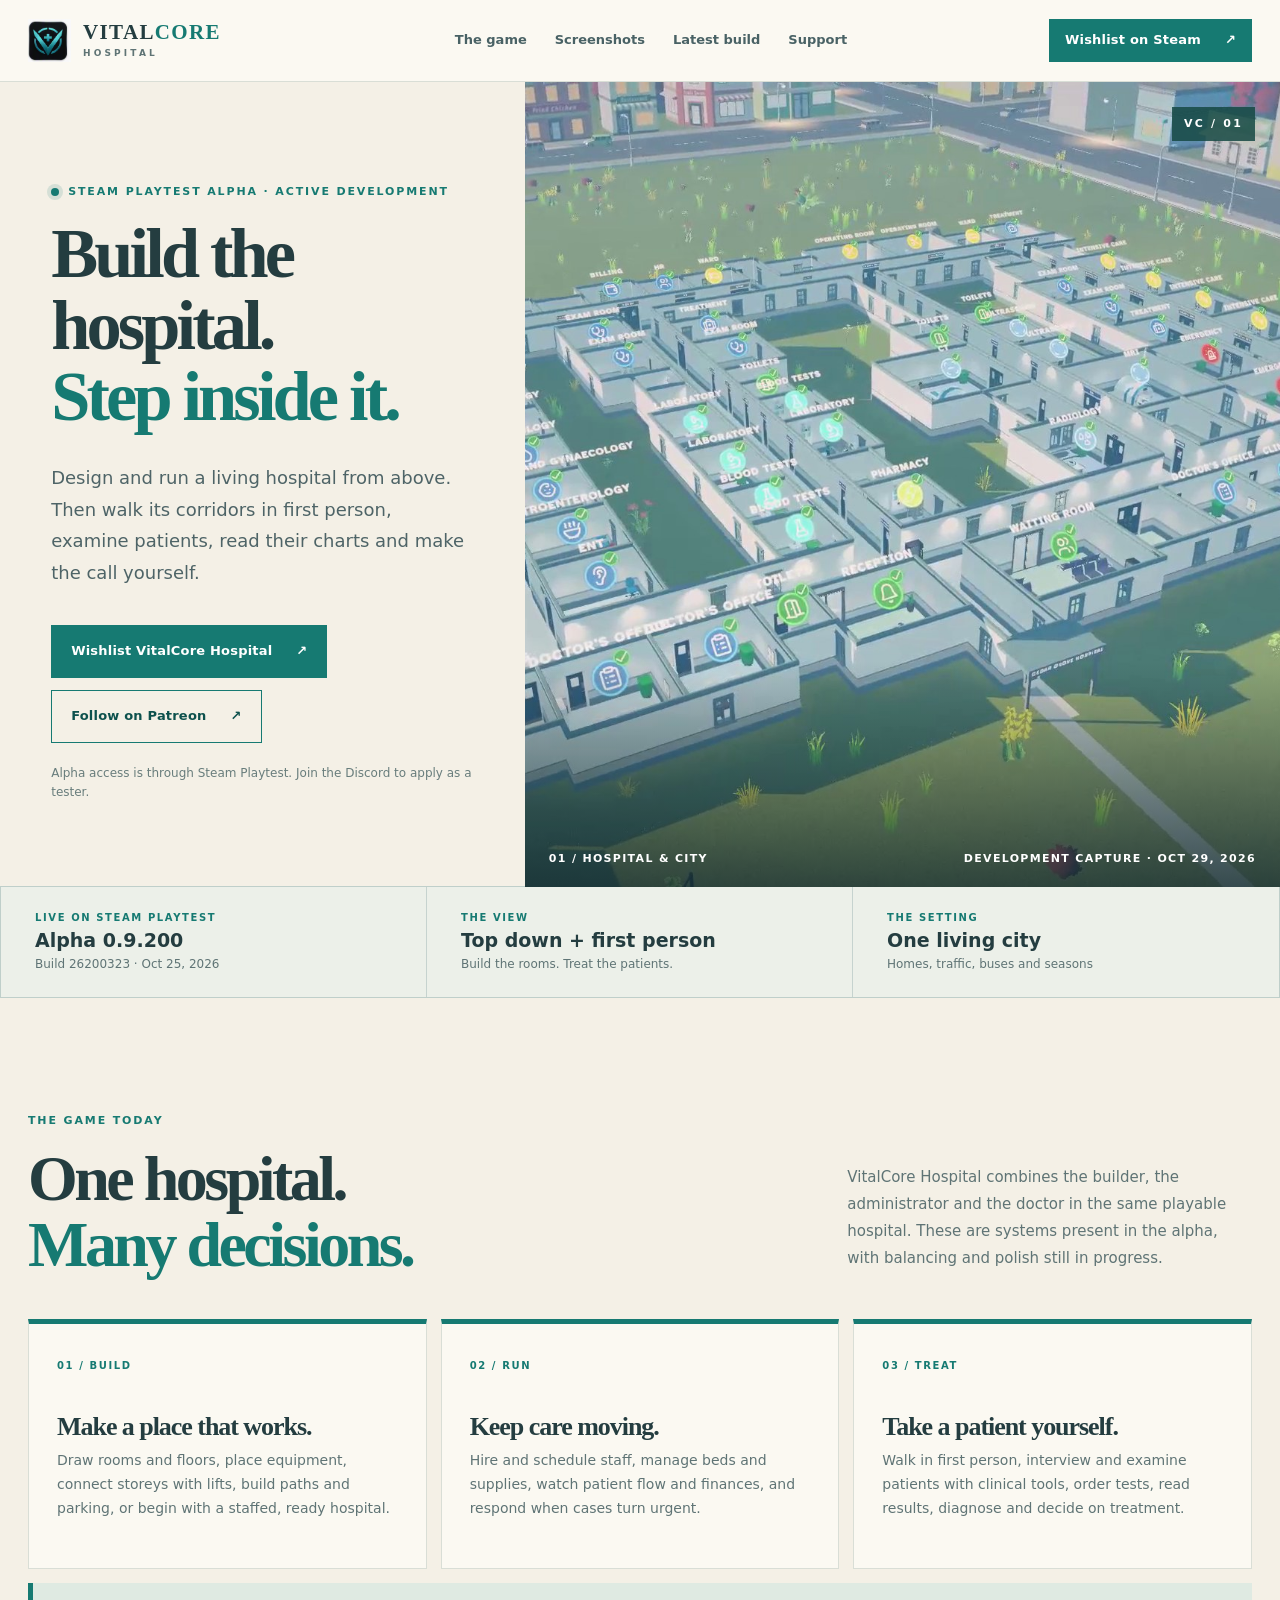
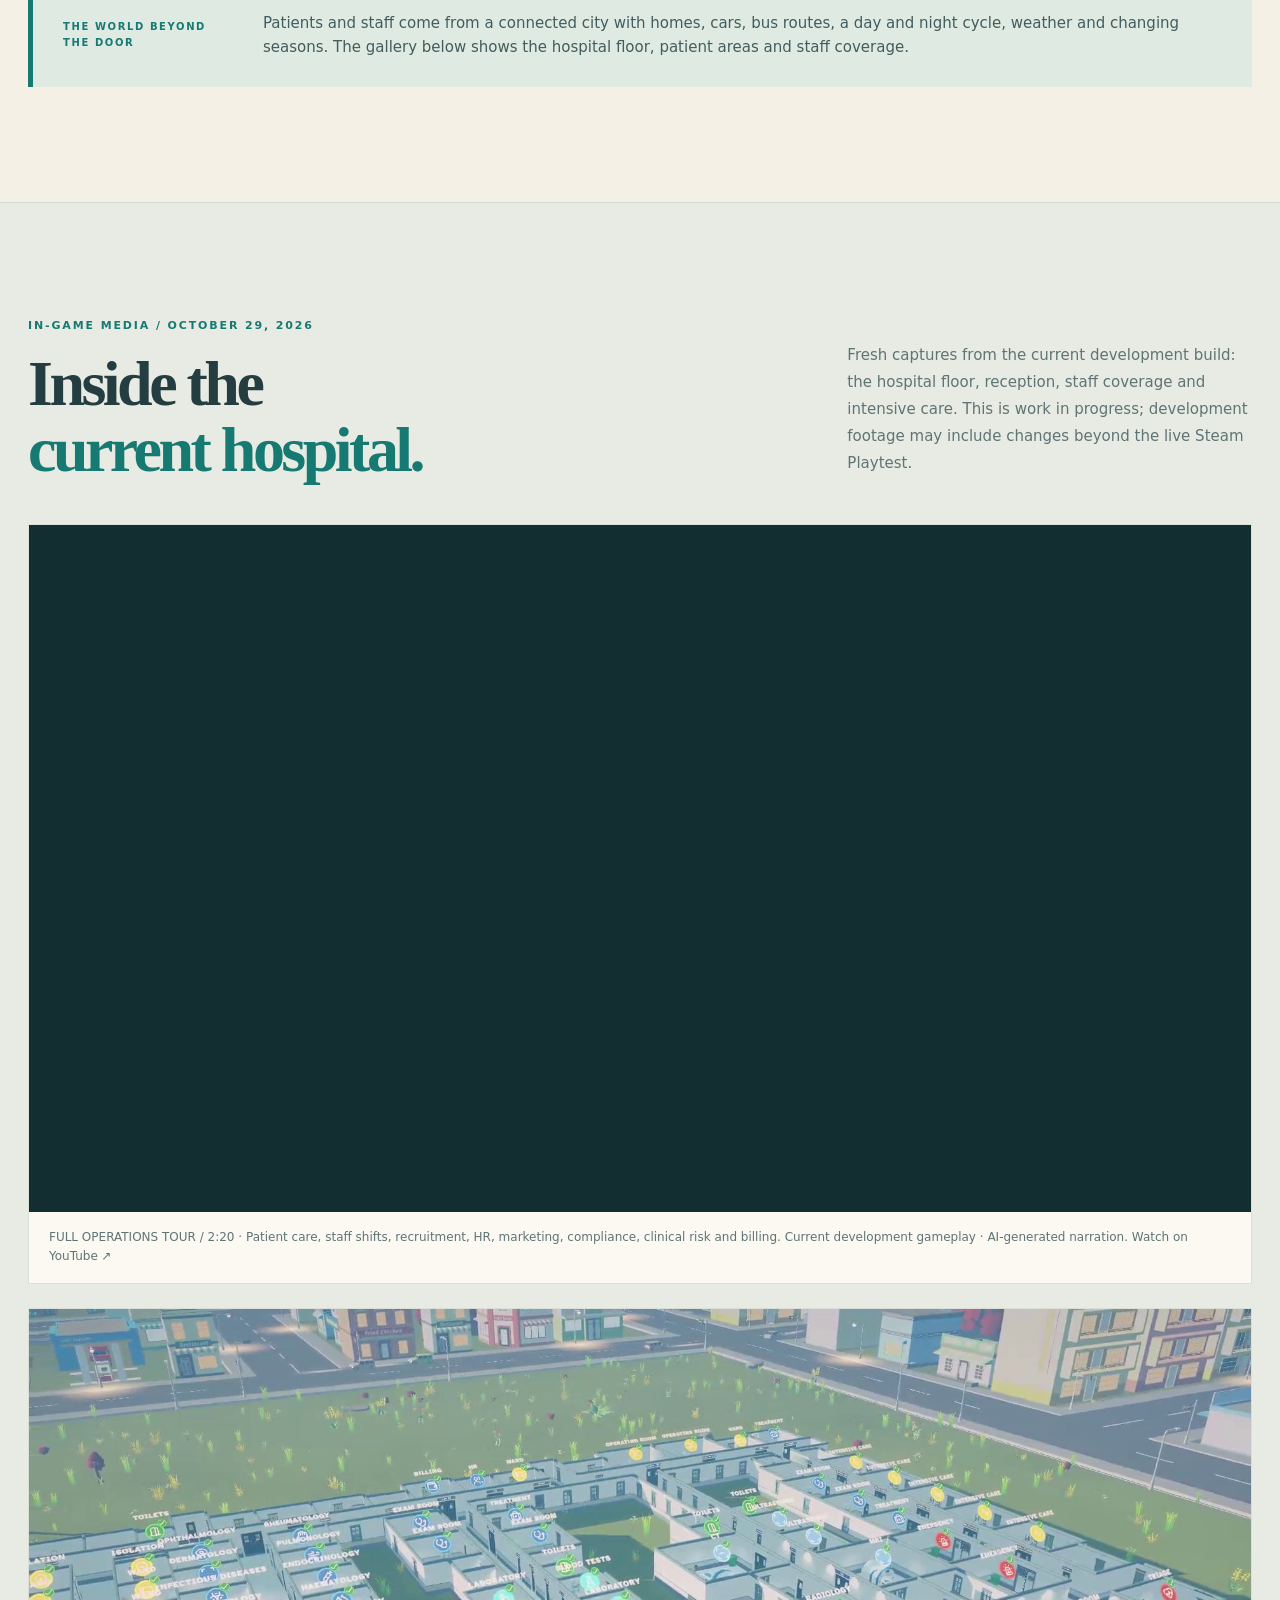
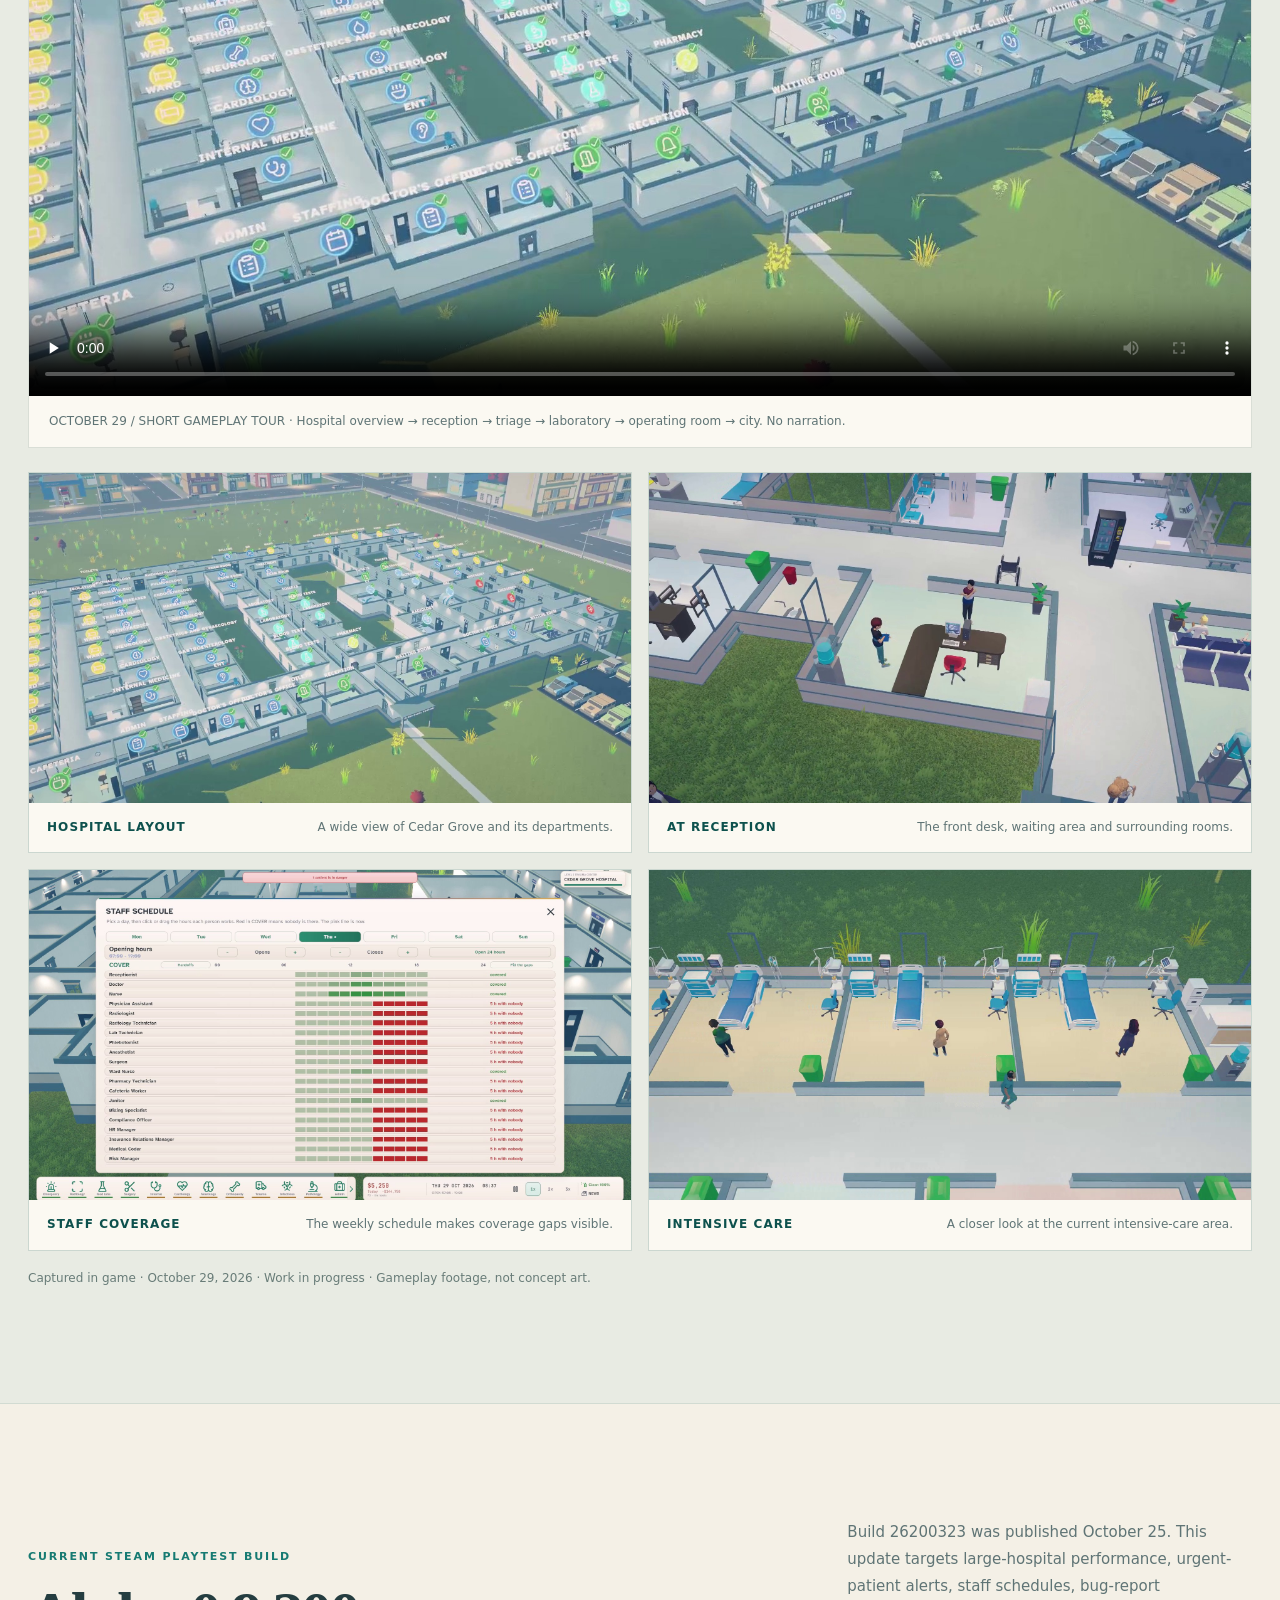
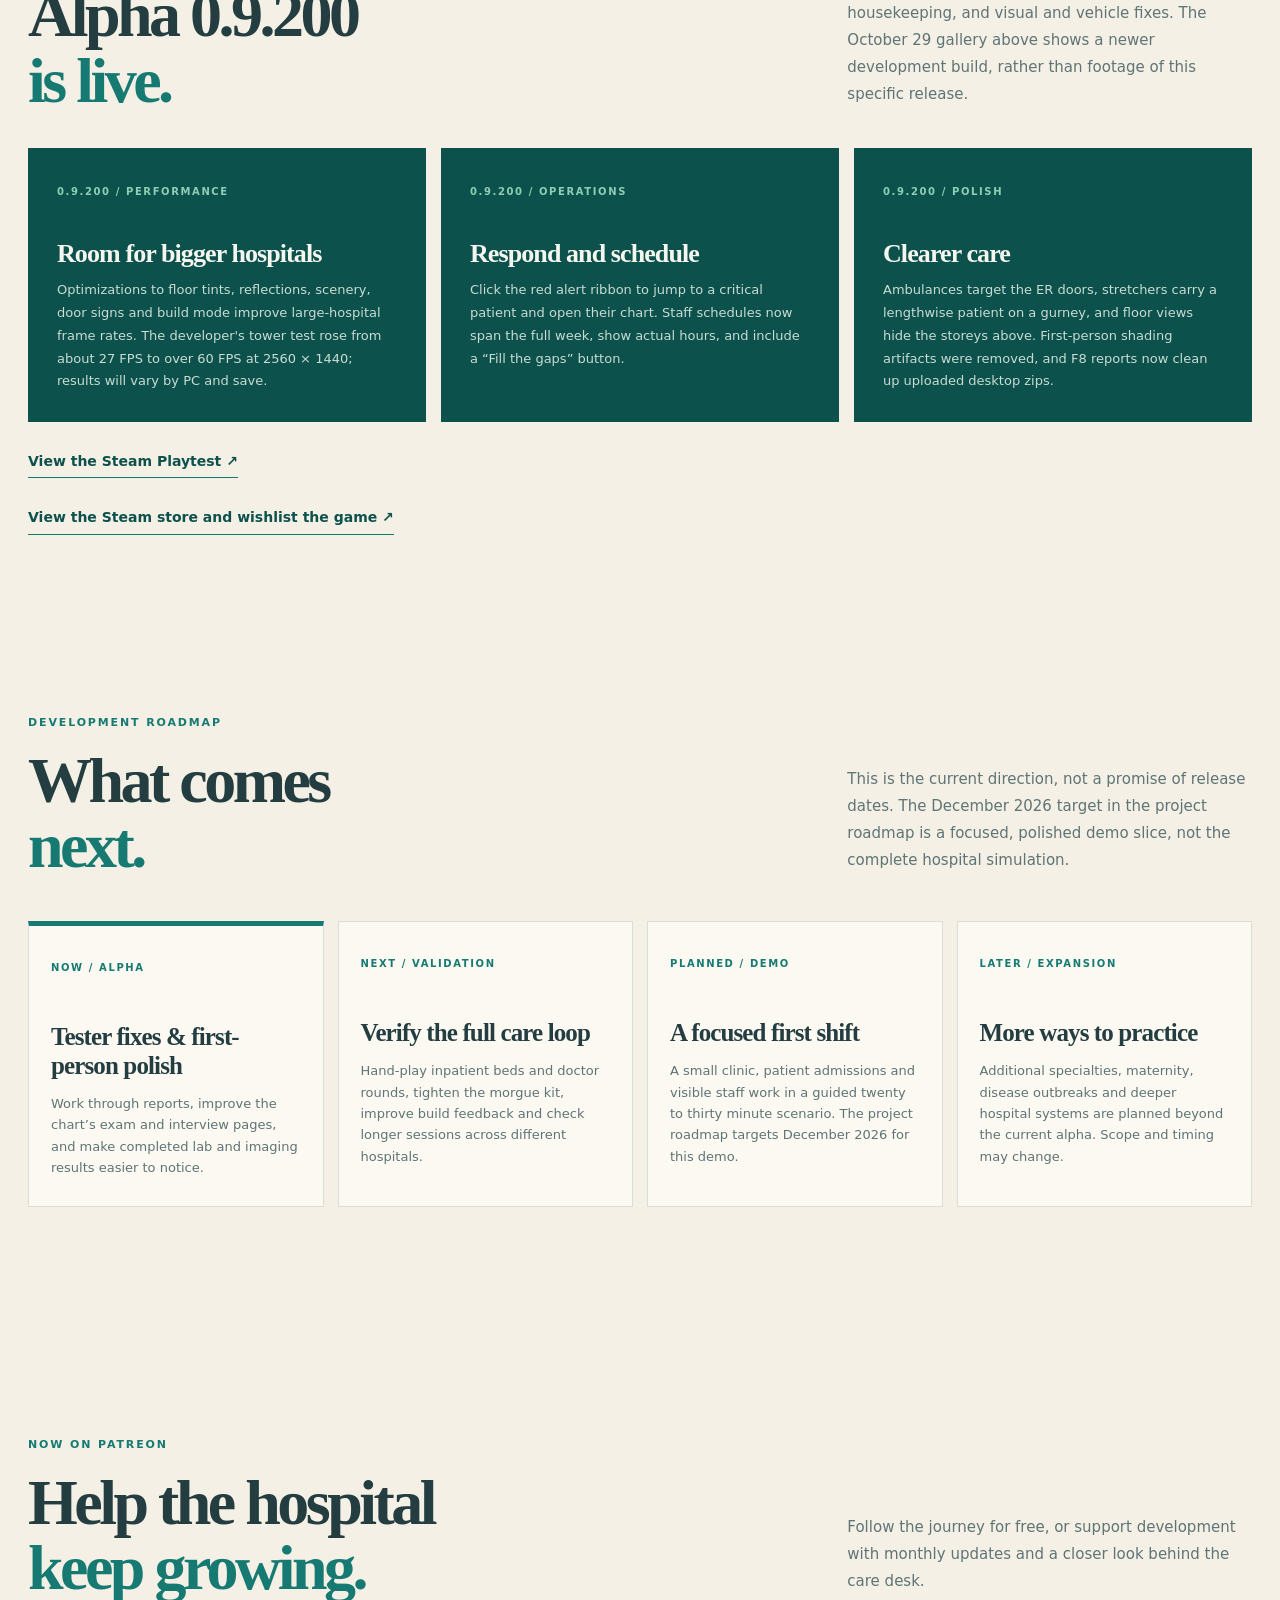
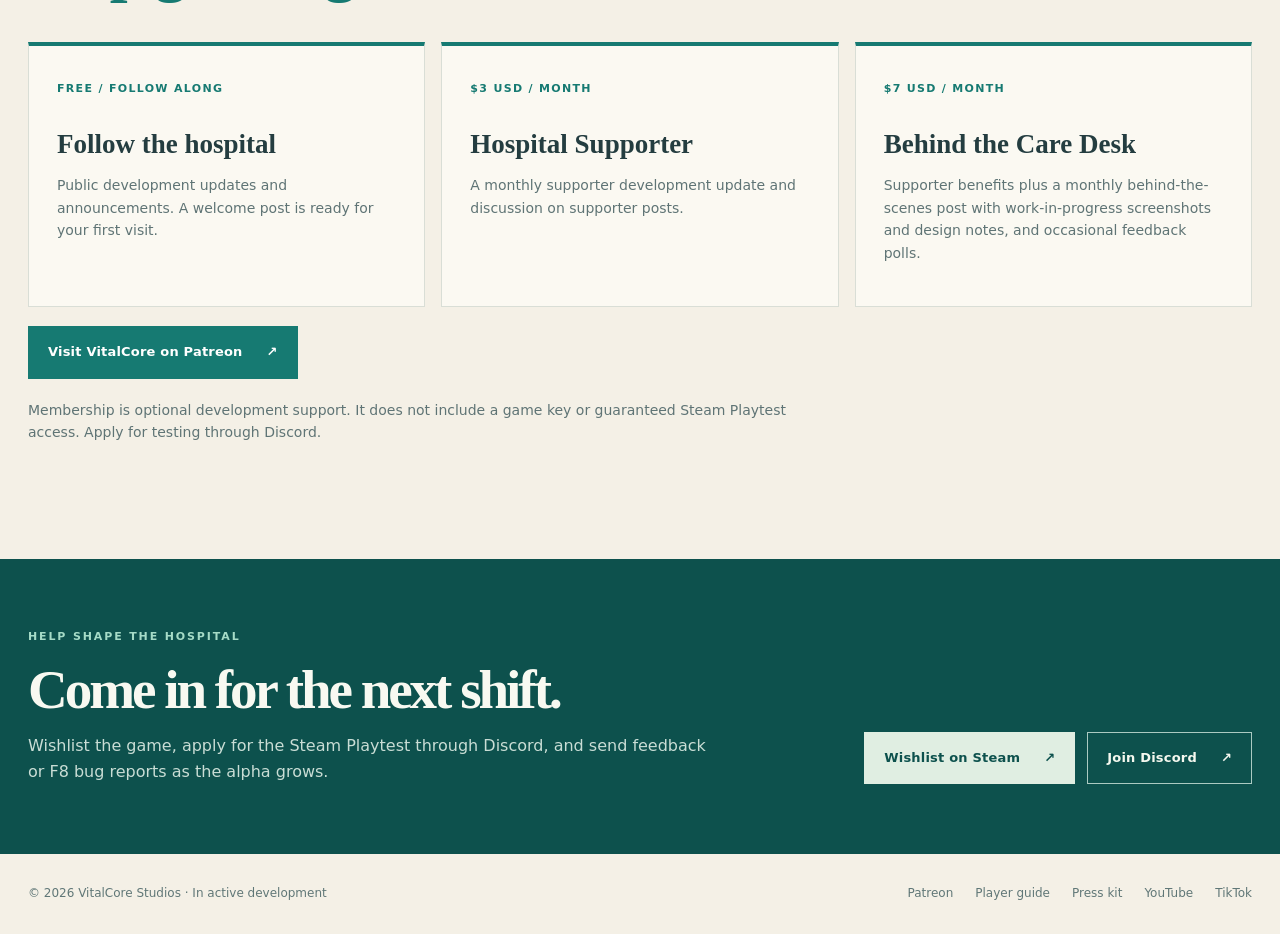
==== commit 9744a6b3: "Embed full narrated alpha operations tour" ====
--- a/index.html
+++ b/index.html
@@ -70,7 +70,8 @@
 
     <section id="gallery" class="section gallery-section">
       <div class="section-heading"><div><p class="eyebrow">IN-GAME MEDIA / OCTOBER 29, 2026</p><h2>Inside the<br><em>current hospital.</em></h2></div><p>Fresh captures from the current development build: the hospital floor, reception, staff coverage and intensive care. This is work in progress; development footage may include changes beyond the live Steam Playtest.</p></div>
-      <figure class="gameplay-video"><video controls playsinline preload="none" poster="assets/dev-2026-10-29-hospital.jpg" aria-label="Short VitalCore Hospital gameplay tour: hospital overview, reception, triage, laboratory, operating room and city"><source src="assets/dev-2026-10-29-hospital-tour.mp4" type="video/mp4"><a href="assets/dev-2026-10-29-hospital-tour.mp4">Watch the gameplay clip</a></video><figcaption>OCTOBER 29 / GAMEPLAY TOUR · Hospital overview → reception → triage → laboratory → operating room → city. No narration.</figcaption></figure>
+      <figure class="gameplay-video"><iframe class="full-tour" src="https://www.youtube-nocookie.com/embed/3EY73HvBbN8" title="VitalCore Hospital full alpha operations tour" loading="lazy" allow="accelerometer; autoplay; encrypted-media; gyroscope; picture-in-picture; web-share" allowfullscreen></iframe><figcaption>FULL OPERATIONS TOUR / 2:20 · Patient care, staff shifts, recruitment, HR, marketing, compliance, clinical risk and billing. Current development gameplay · AI-generated narration. <a href="https://youtu.be/3EY73HvBbN8" target="_blank" rel="noopener noreferrer">Watch on YouTube ↗</a></figcaption></figure>
+      <figure class="gameplay-video"><video controls playsinline preload="none" poster="assets/dev-2026-10-29-hospital.jpg" aria-label="Short VitalCore Hospital gameplay tour: hospital overview, reception, triage, laboratory, operating room and city"><source src="assets/dev-2026-10-29-hospital-tour.mp4" type="video/mp4"><a href="assets/dev-2026-10-29-hospital-tour.mp4">Watch the gameplay clip</a></video><figcaption>OCTOBER 29 / SHORT GAMEPLAY TOUR · Hospital overview → reception → triage → laboratory → operating room → city. No narration.</figcaption></figure>
       <div class="gallery-grid">
         <figure class="gallery-card"><a href="assets/dev-2026-10-29-hospital.jpg" target="_blank" rel="noopener"><img src="assets/dev-2026-10-29-hospital.jpg" alt="Hospital layout in the current VitalCore Hospital development build" loading="lazy" width="1920" height="1080"></a><figcaption><b>HOSPITAL LAYOUT</b><span>A wide view of Cedar Grove and its departments.</span></figcaption></figure>
         <figure class="gallery-card"><a href="assets/dev-2026-10-29-reception.jpg" target="_blank" rel="noopener"><img src="assets/dev-2026-10-29-reception.jpg" alt="At reception in the current VitalCore Hospital development build" loading="lazy" width="1920" height="1080"></a><figcaption><b>AT RECEPTION</b><span>The front desk, waiting area and surrounding rooms.</span></figcaption></figure>
--- a/home.css
+++ b/home.css
@@ -92,6 +92,7 @@
 
 .gameplay-video{margin:0 0 24px;background:var(--paper-light);border:1px solid var(--line)}
 .gameplay-video video{display:block;width:100%;aspect-ratio:16/9;background:#132e30}
+.gameplay-video .full-tour{display:block;width:100%;aspect-ratio:16/9;border:0;background:#132e30}
 .gameplay-video figcaption{padding:16px 20px;color:var(--muted);font-size:12px}
 .support-grid{display:grid;grid-template-columns:repeat(3,minmax(0,1fr));gap:16px}
 .support-grid article{padding:28px;border:1px solid var(--line);background:var(--paper-light);border-top:4px solid var(--teal)}
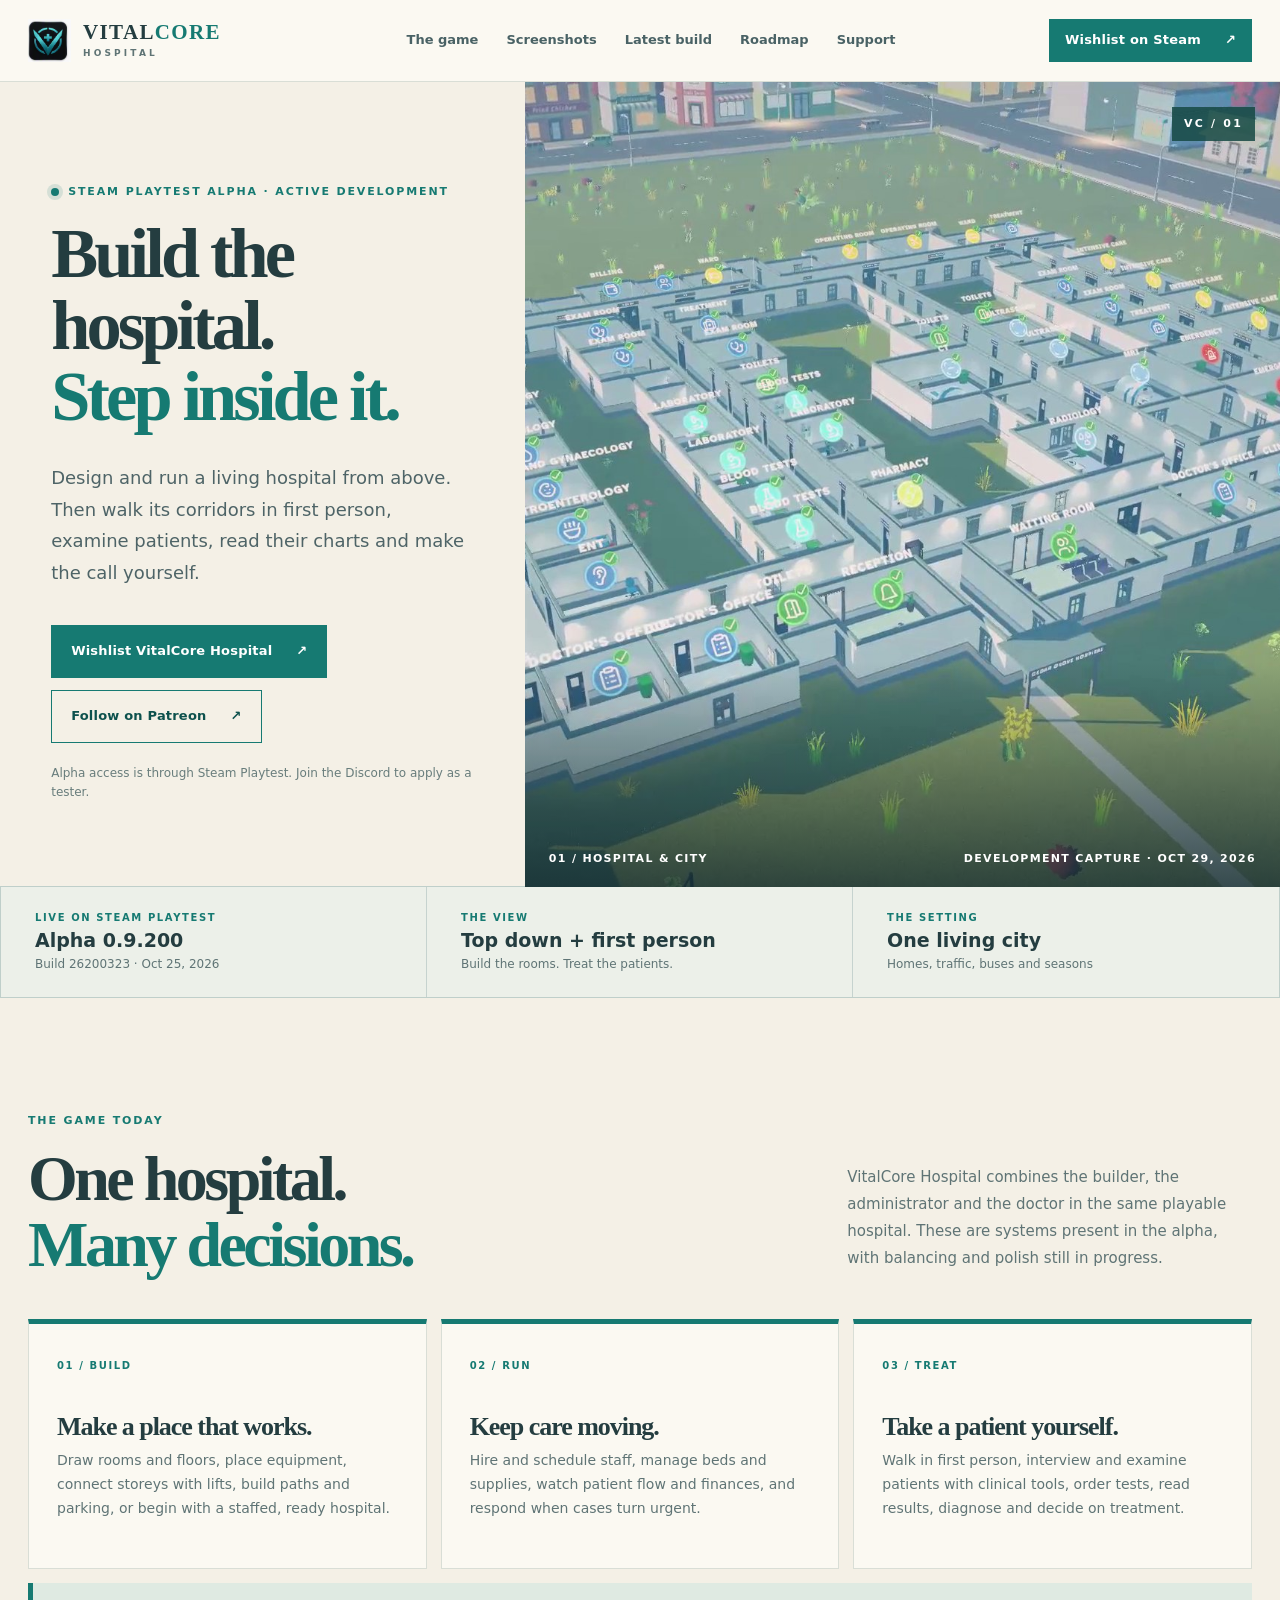
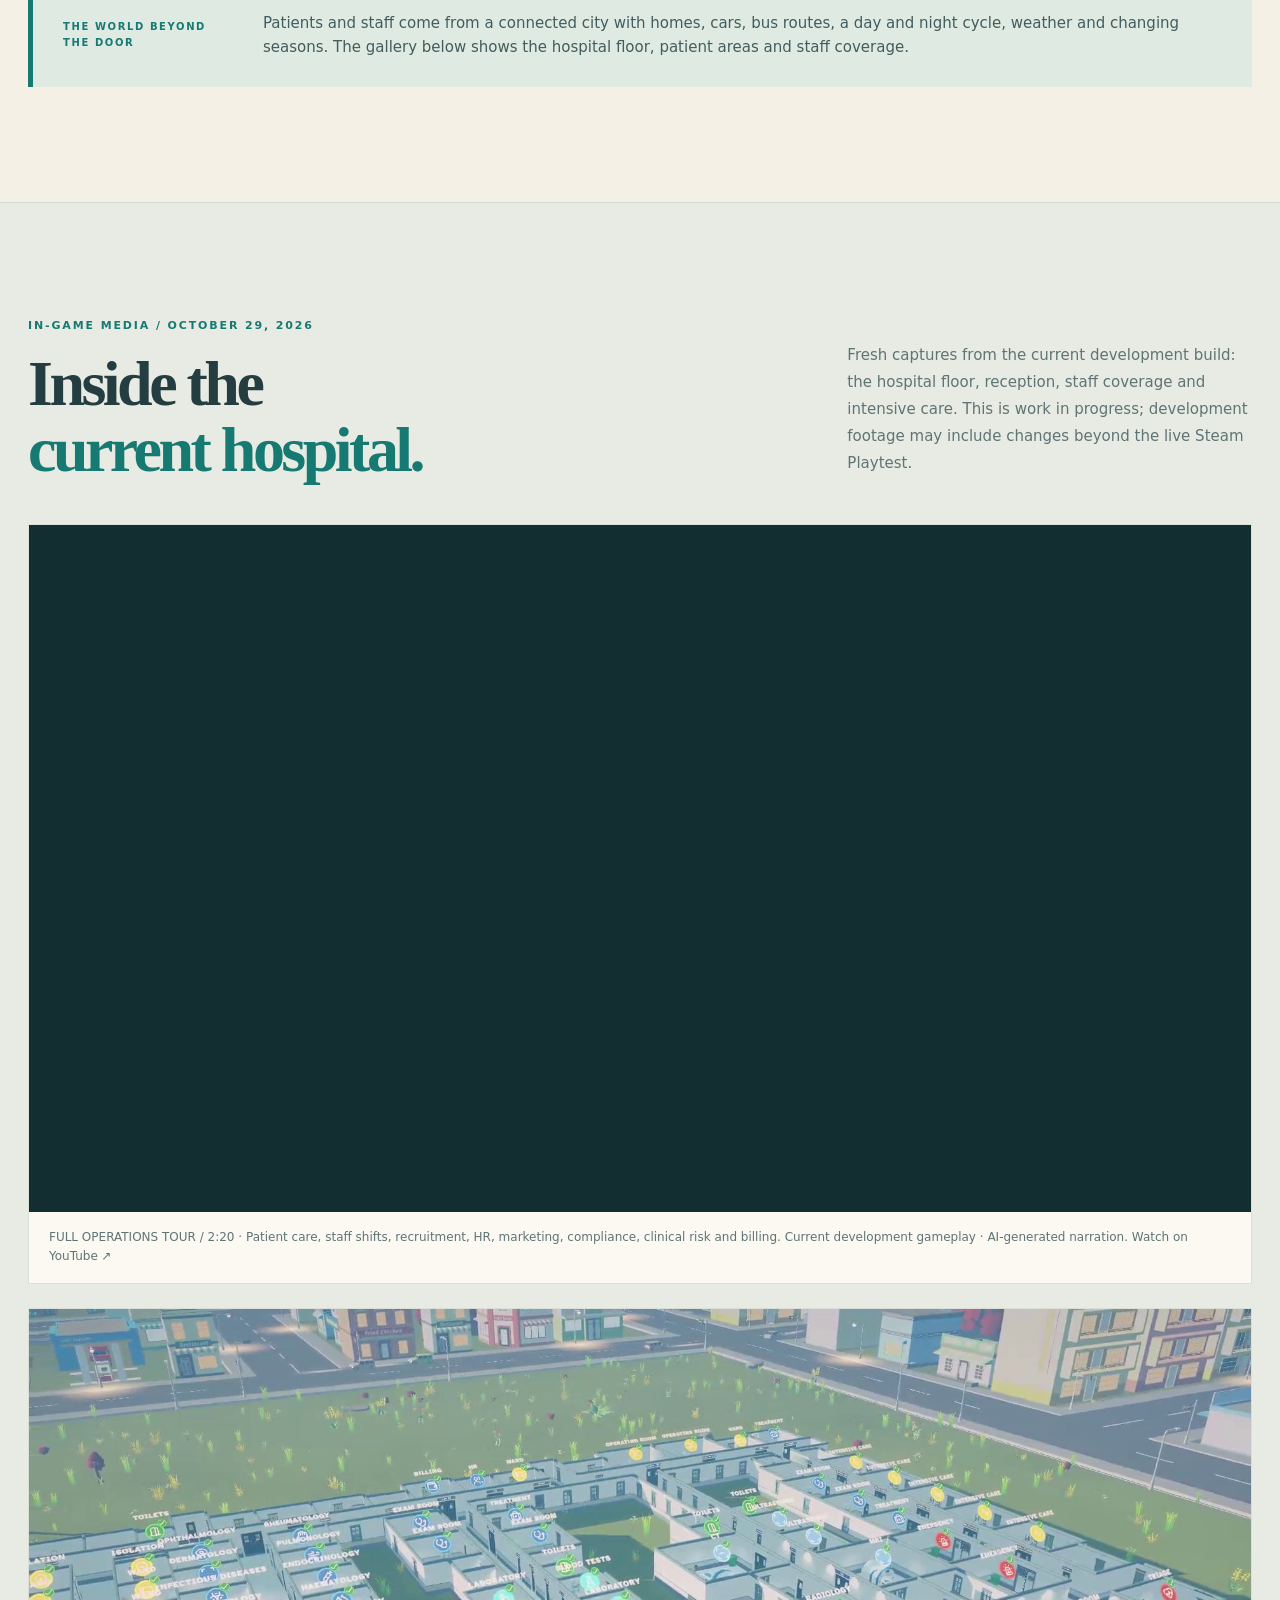
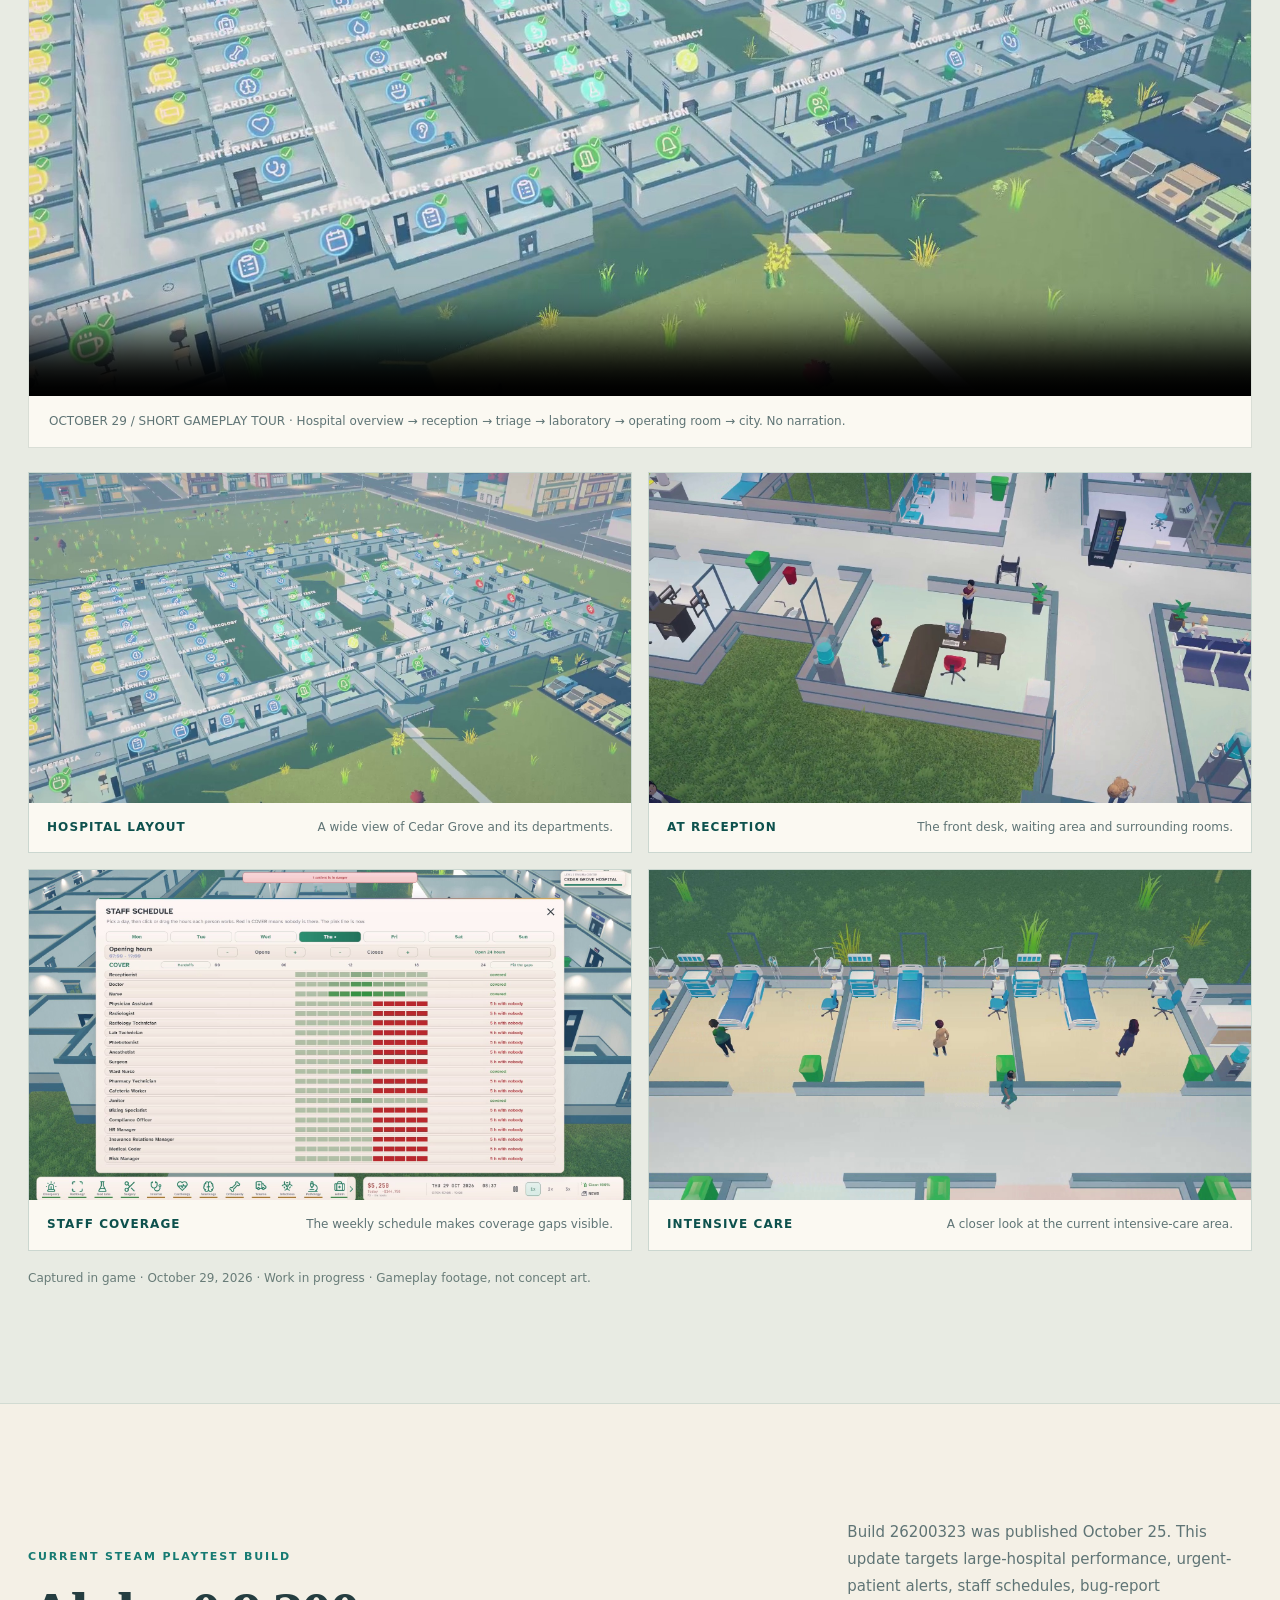
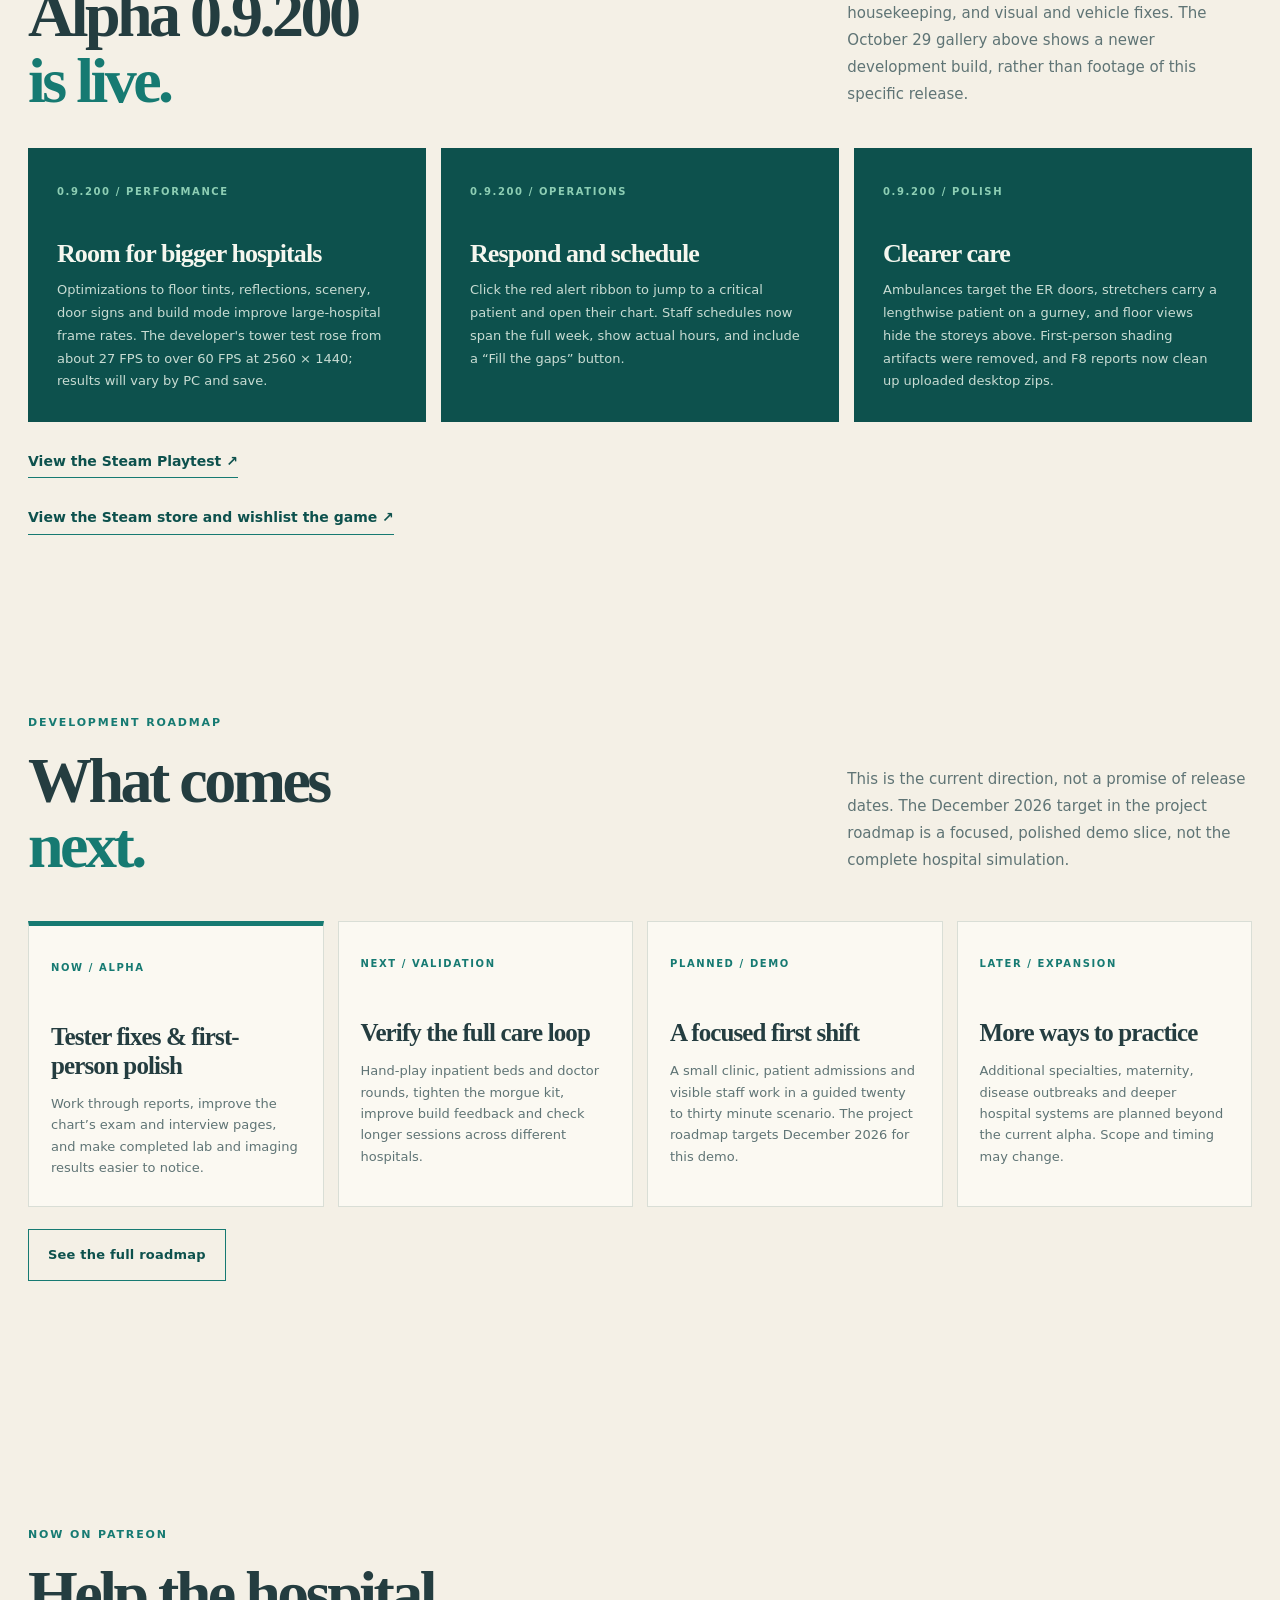
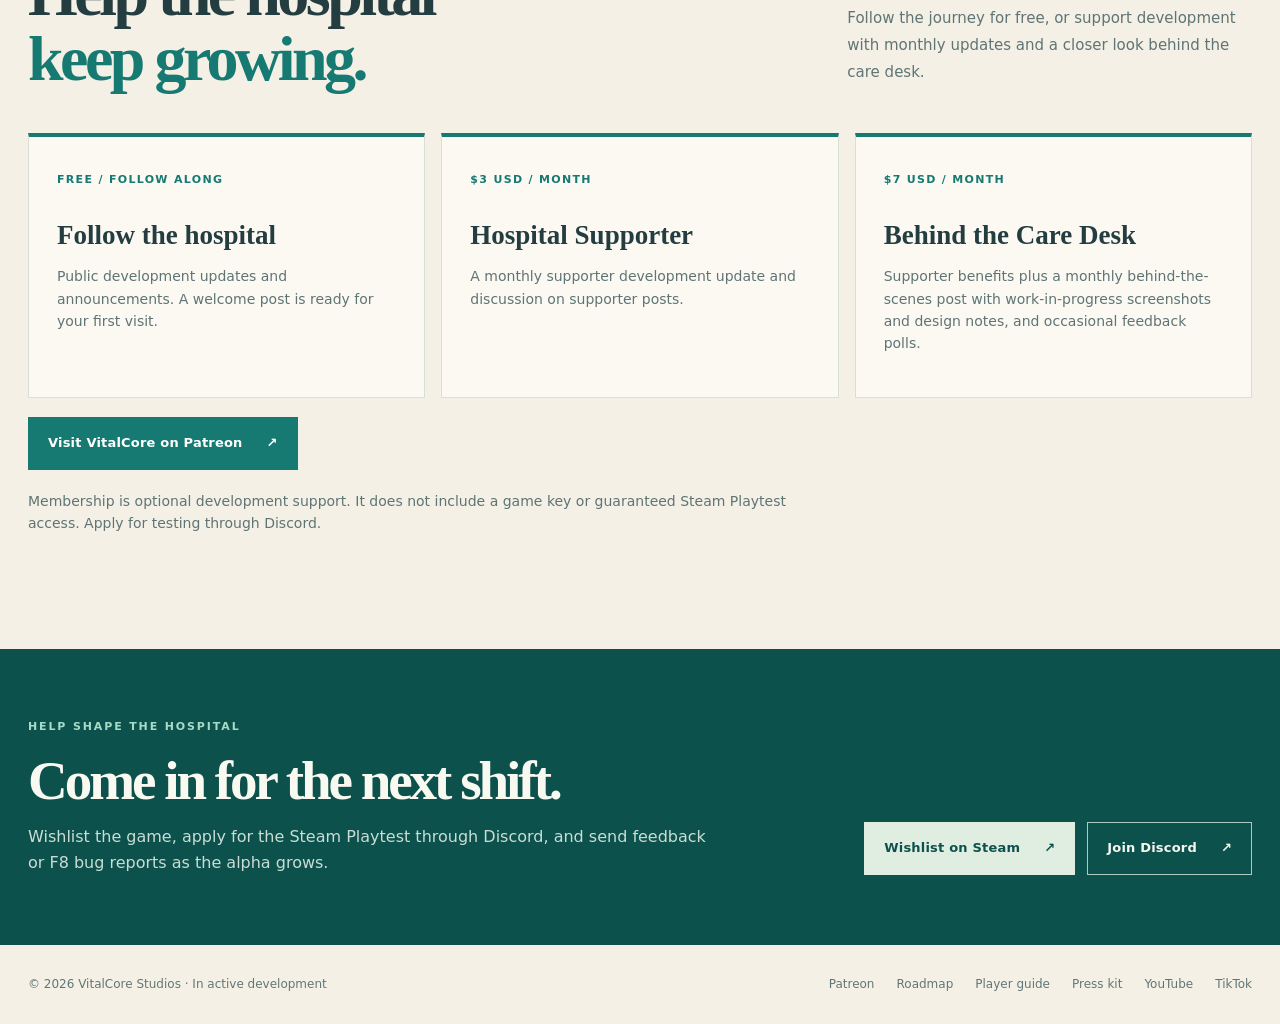
==== commit c574fc62: "Add the tester roadmap page (roadmap.html) and link it from the home page Co-Authored-By: Claude Opu" ====
--- a/index.html
+++ b/index.html
@@ -29,7 +29,7 @@
 <body>
   <header class="site-header">
     <a class="brand" href="#top" aria-label="VitalCore Hospital home"><img src="assets/vitalcore-icon.png" alt=""><span>VITAL<span class="brand-accent">CORE</span><small>HOSPITAL</small></span></a>
-    <nav aria-label="Main navigation"><a href="#play">The game</a><a href="#gallery">Screenshots</a><a href="#build">Latest build</a><a href="#support">Support</a></nav>
+    <nav aria-label="Main navigation"><a href="#play">The game</a><a href="#gallery">Screenshots</a><a href="#build">Latest build</a><a href="roadmap.html">Roadmap</a><a href="#support">Support</a></nav>
     <a class="header-cta" href="https://store.steampowered.com/app/5342330/" target="_blank" rel="noopener noreferrer">Wishlist on Steam <span aria-hidden="true">↗</span></a>
   </header>
 
@@ -100,6 +100,7 @@
         <article><span>PLANNED / DEMO</span><h3>A focused first shift</h3><p>A small clinic, patient admissions and visible staff work in a guided twenty to thirty minute scenario. The project roadmap targets December 2026 for this demo.</p></article>
         <article><span>LATER / EXPANSION</span><h3>More ways to practice</h3><p>Additional specialties, maternity, disease outbreaks and deeper hospital systems are planned beyond the current alpha. Scope and timing may change.</p></article>
       </div>
+      <p class="roadmap-more" style="margin-top:22px"><a class="button secondary" href="roadmap.html">See the full roadmap</a></p>
     </section>
 
     <section id="support" class="section support-section">
@@ -119,6 +120,6 @@
     </section>
   </main>
 
-  <footer class="site-footer"><span>© 2026 VitalCore Studios · In active development</span><div><a href="https://www.patreon.com/VitalCoreHospital" target="_blank" rel="noopener noreferrer">Patreon</a><a href="guide.html">Player guide</a><a href="press-kit.html">Press kit</a><a href="https://www.youtube.com/@VitalCoreHospital" target="_blank" rel="noopener noreferrer">YouTube</a><a href="https://www.tiktok.com/@vitalcore.hospita" target="_blank" rel="noopener noreferrer">TikTok</a></div></footer>
+  <footer class="site-footer"><span>© 2026 VitalCore Studios · In active development</span><div><a href="https://www.patreon.com/VitalCoreHospital" target="_blank" rel="noopener noreferrer">Patreon</a><a href="roadmap.html">Roadmap</a><a href="guide.html">Player guide</a><a href="press-kit.html">Press kit</a><a href="https://www.youtube.com/@VitalCoreHospital" target="_blank" rel="noopener noreferrer">YouTube</a><a href="https://www.tiktok.com/@vitalcore.hospita" target="_blank" rel="noopener noreferrer">TikTok</a></div></footer>
 </body>
 </html>
